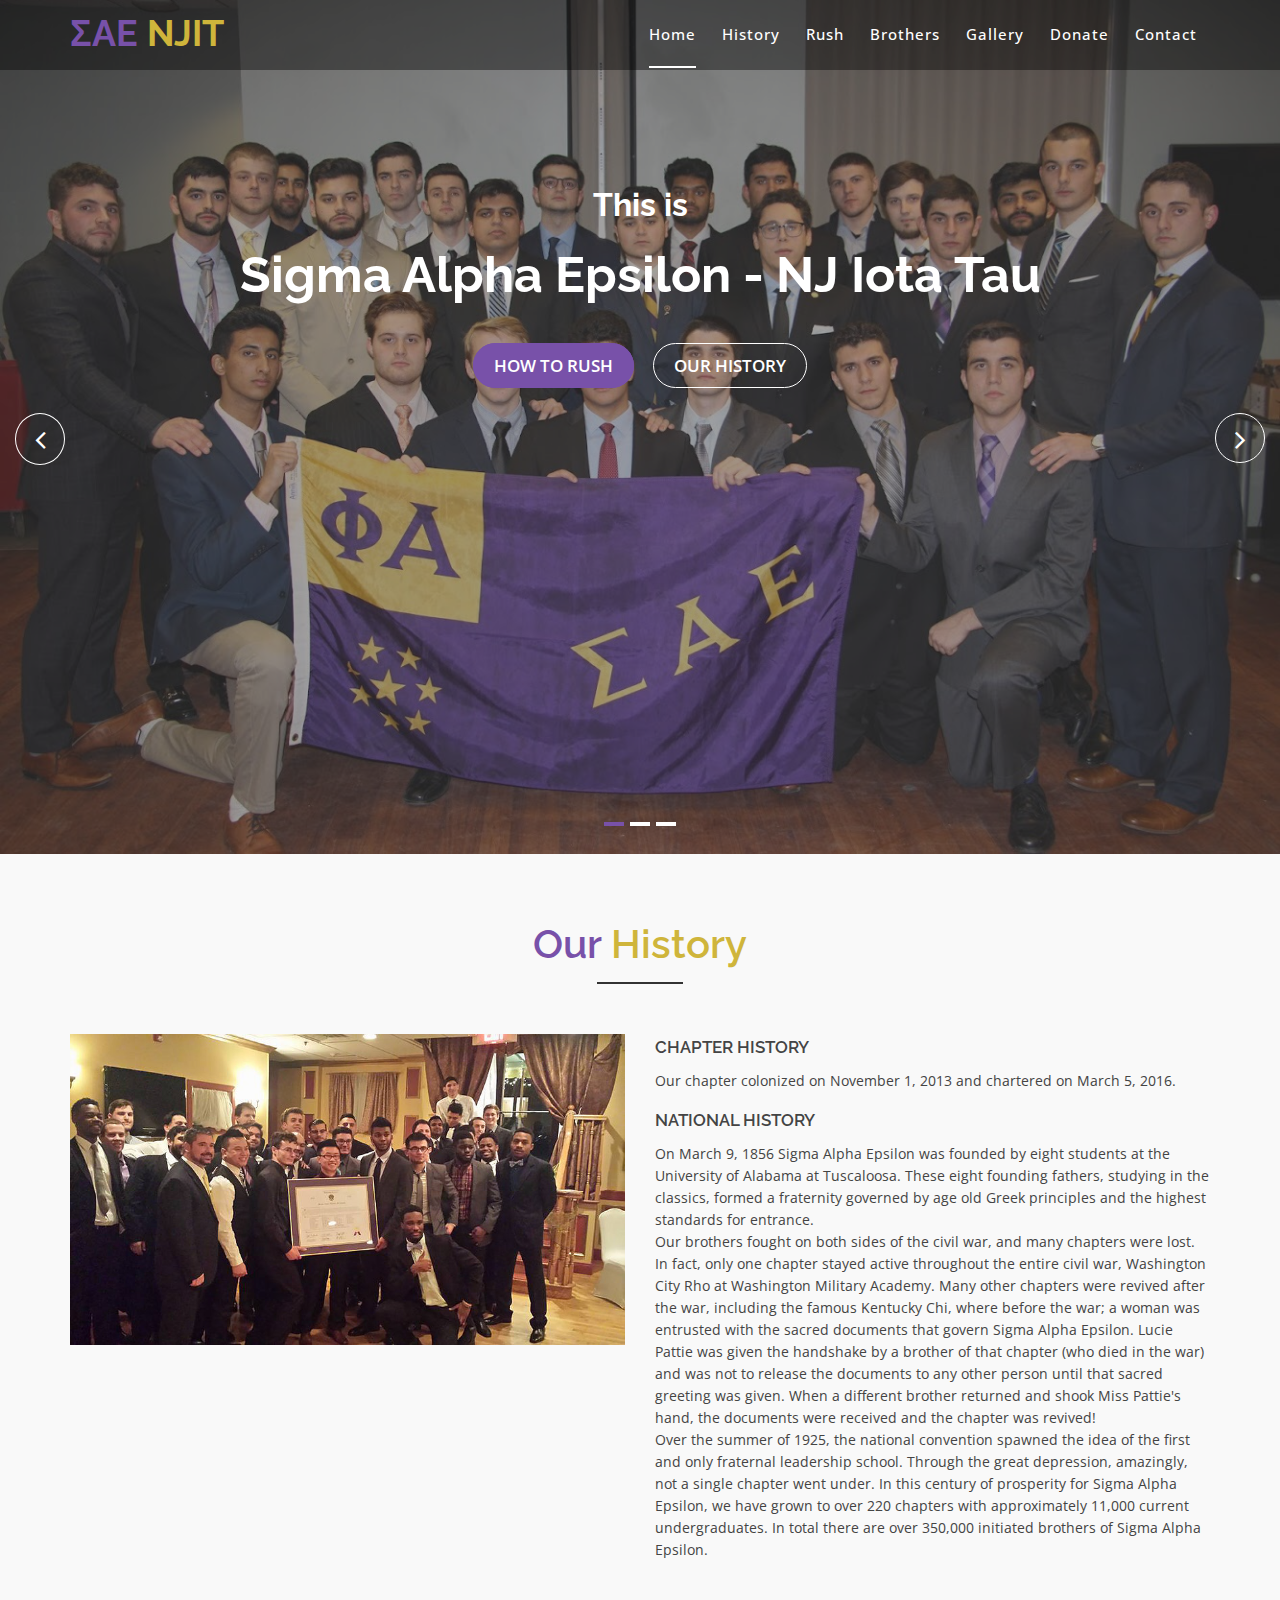
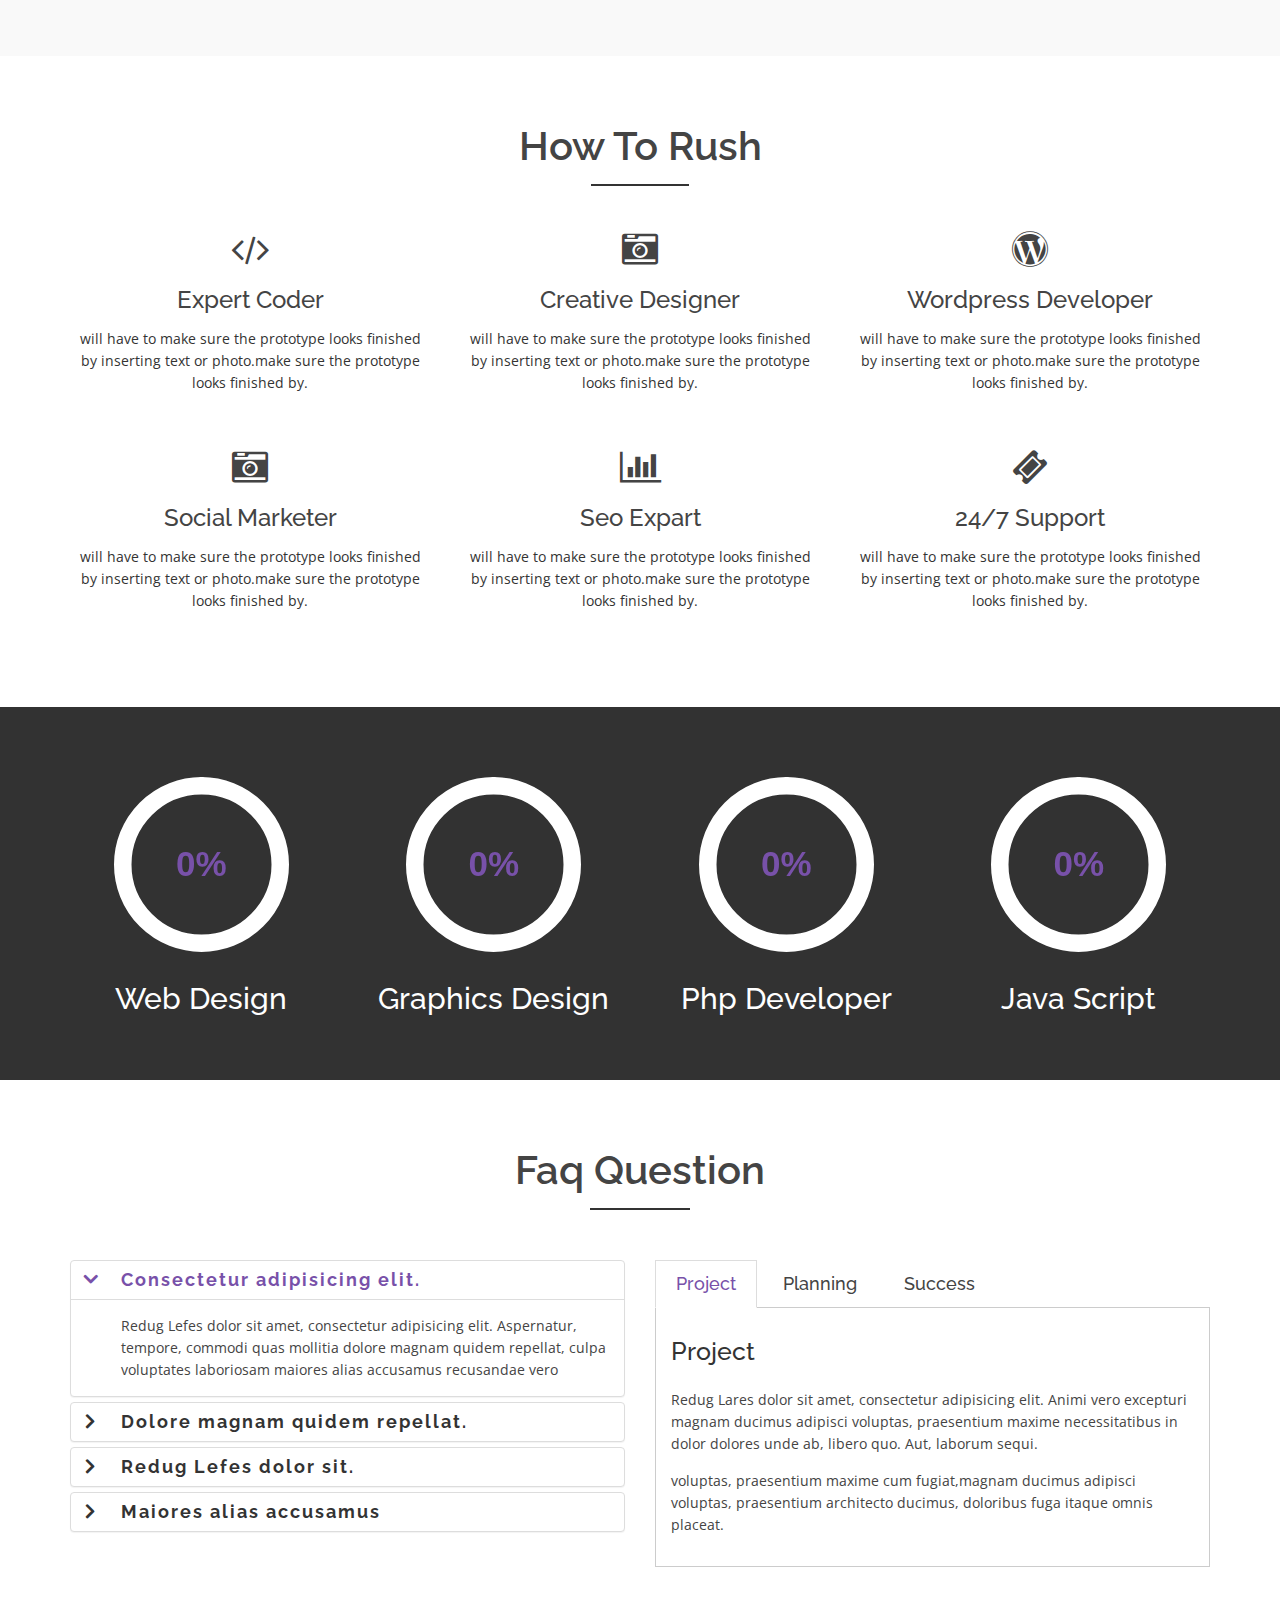
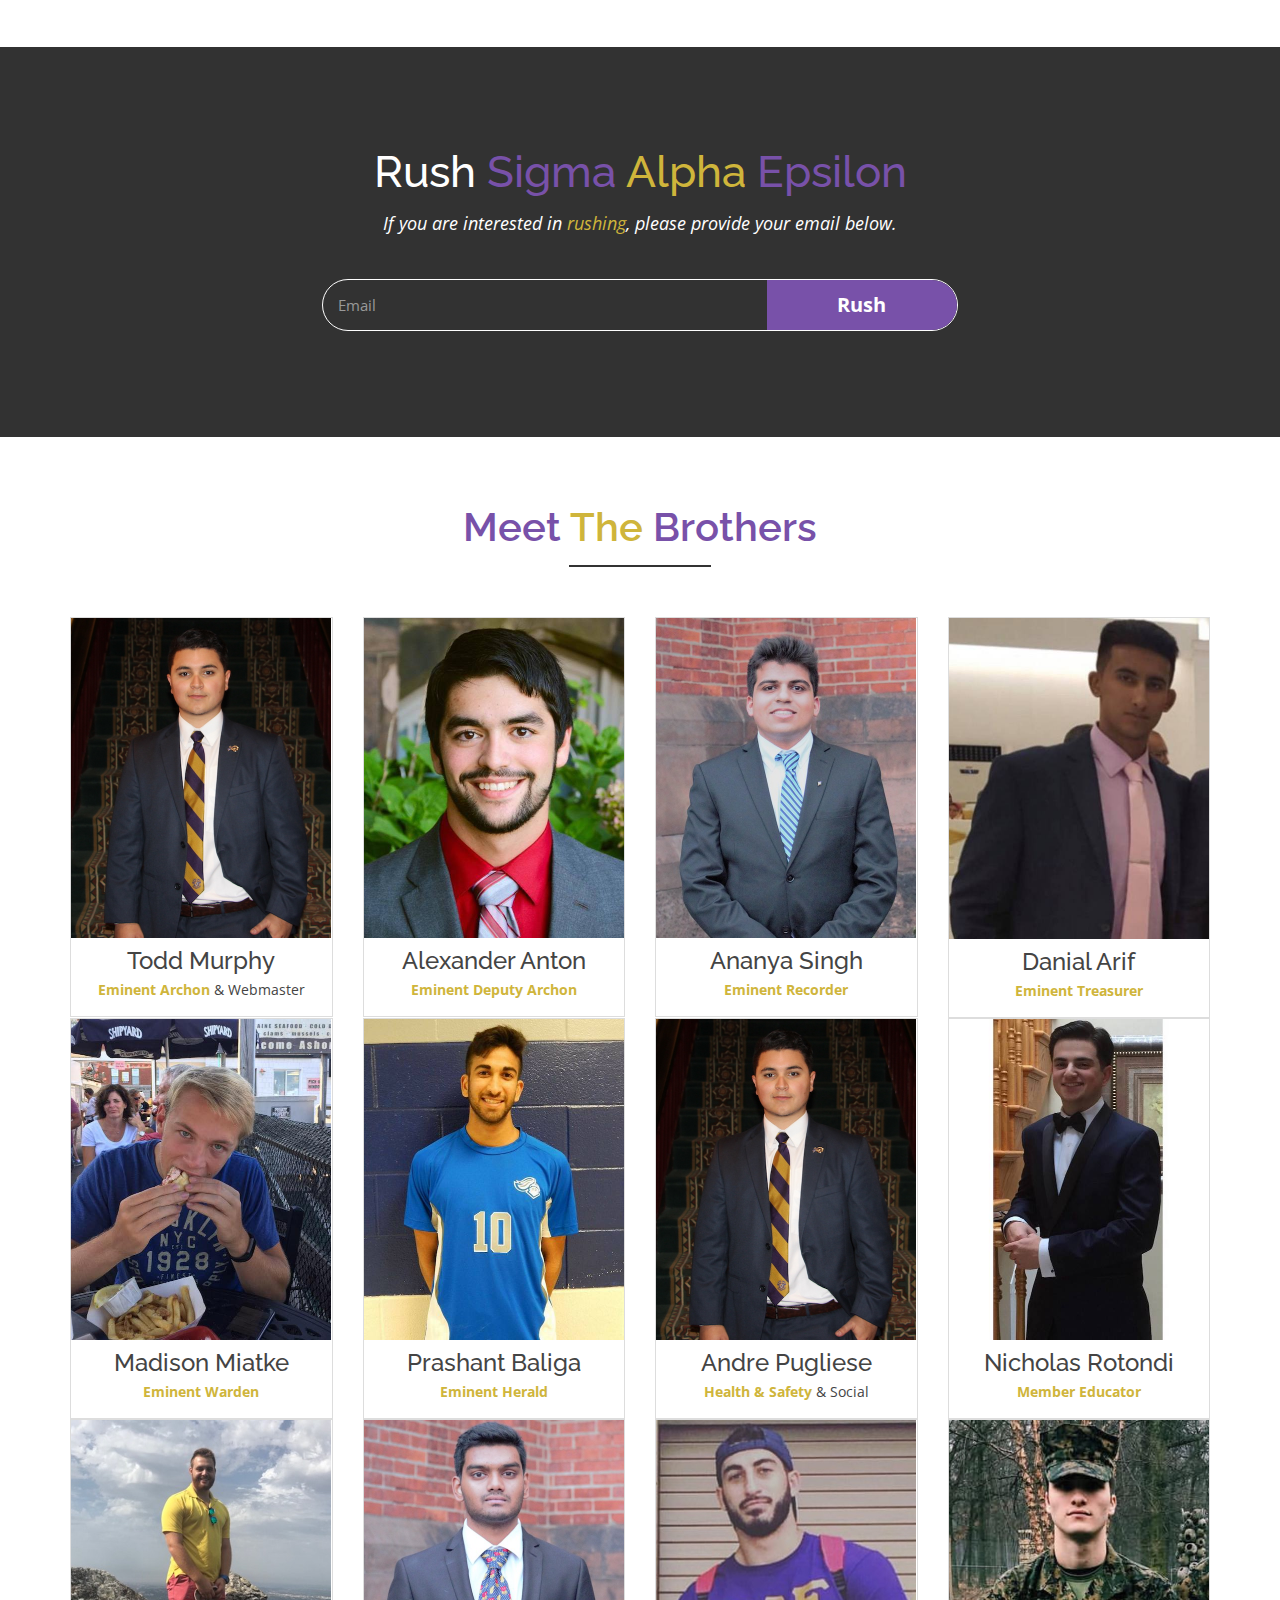
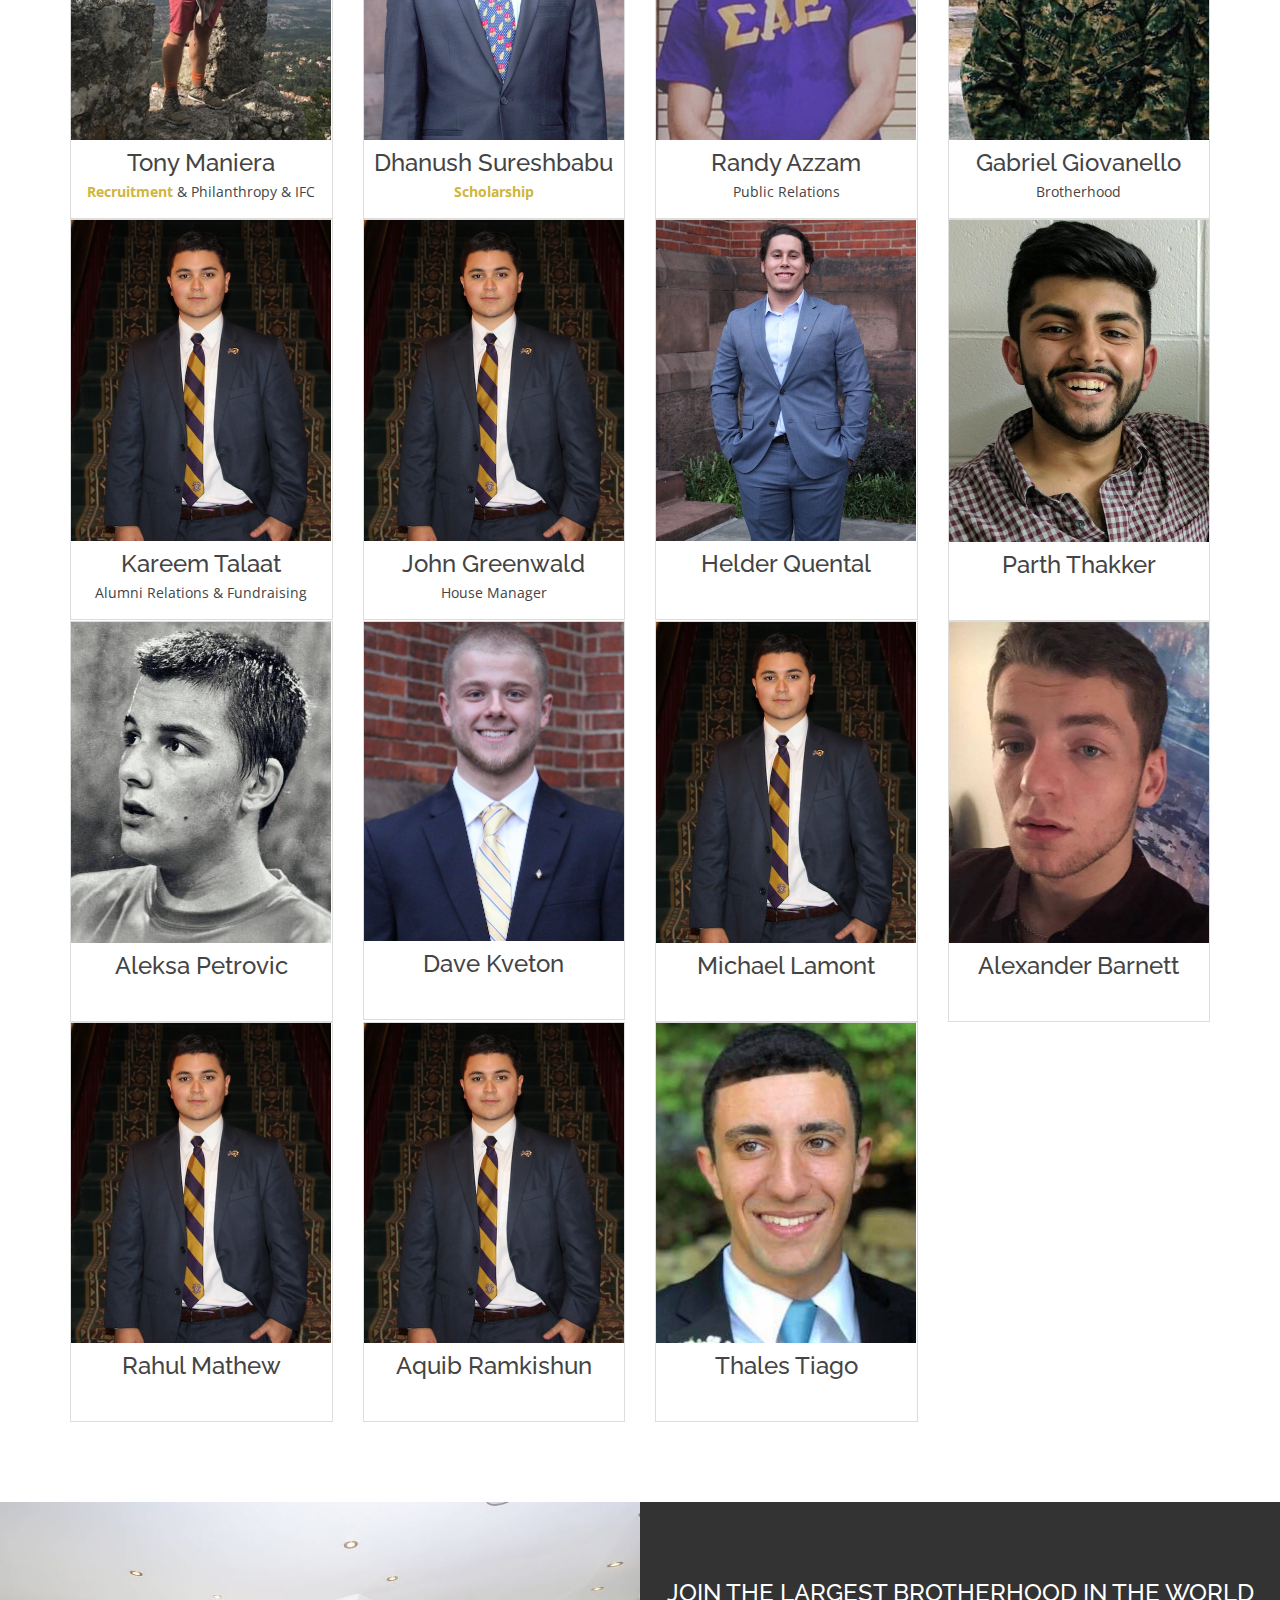
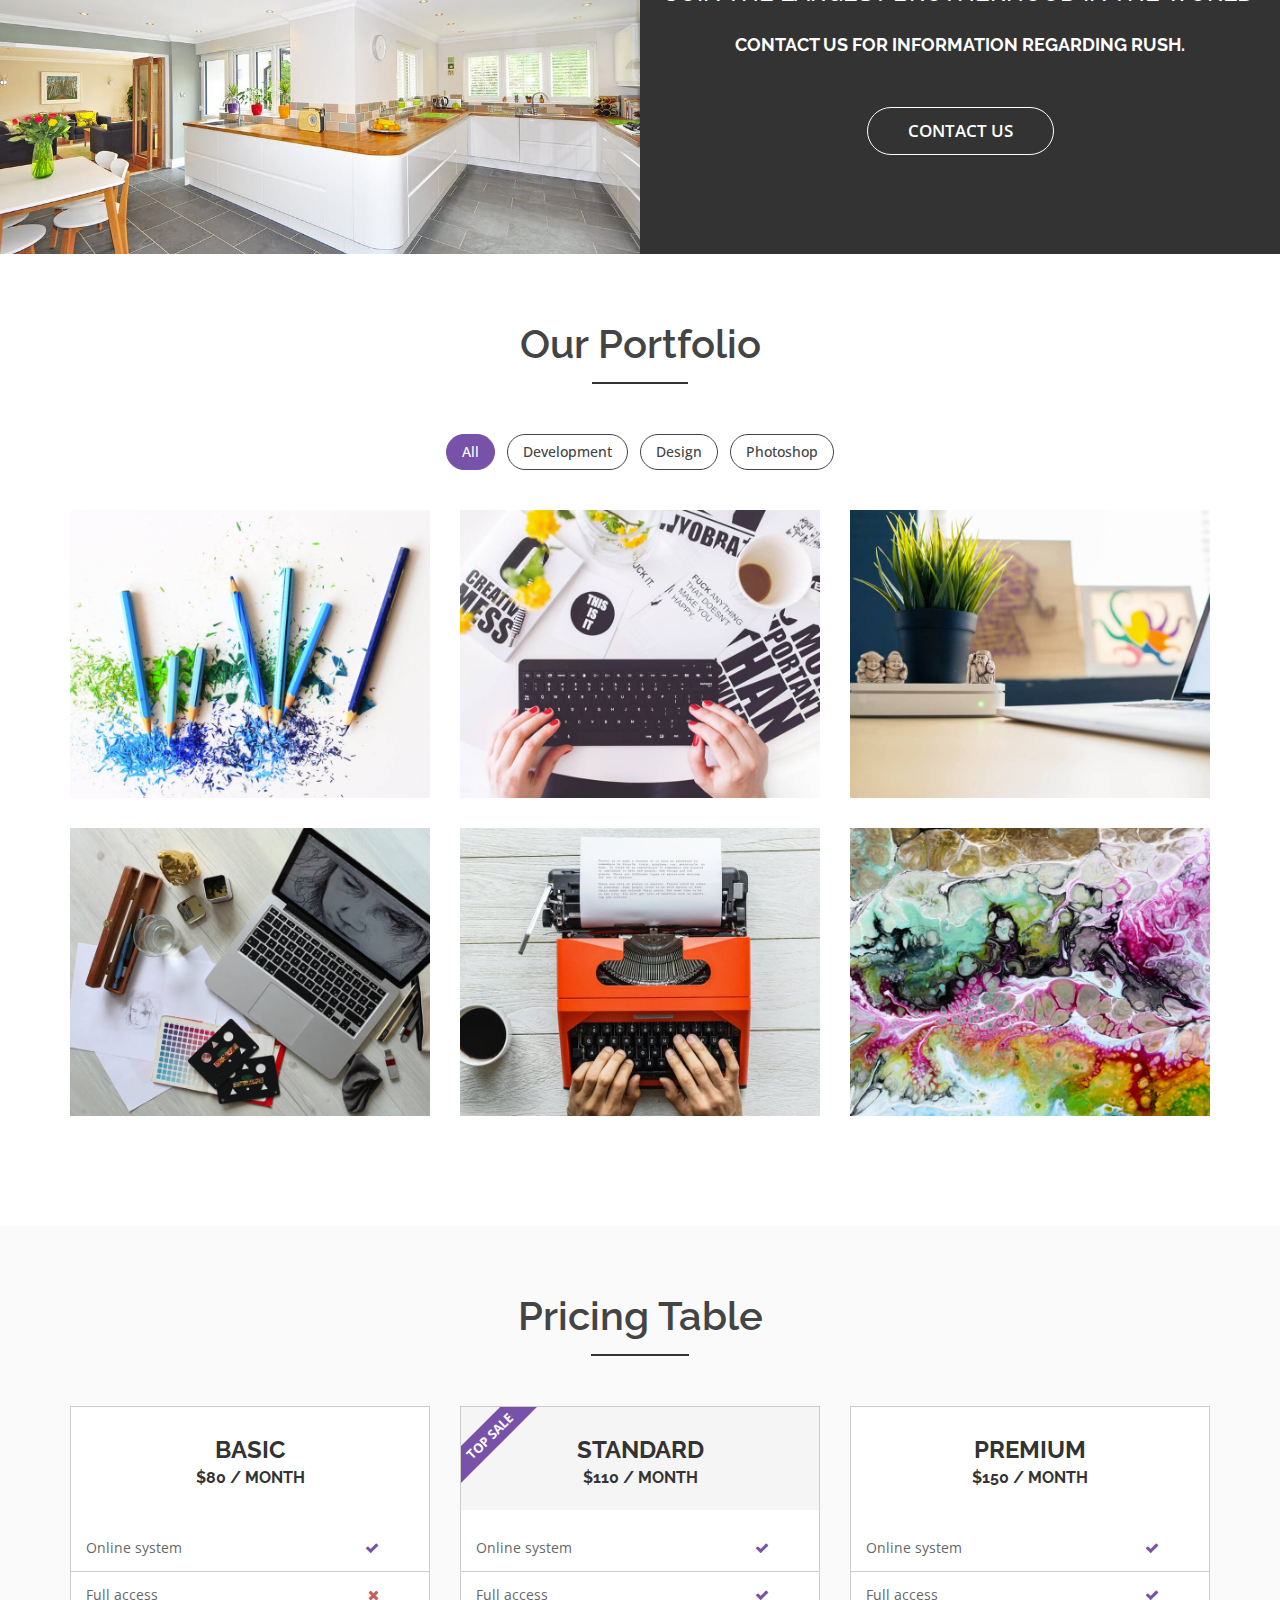
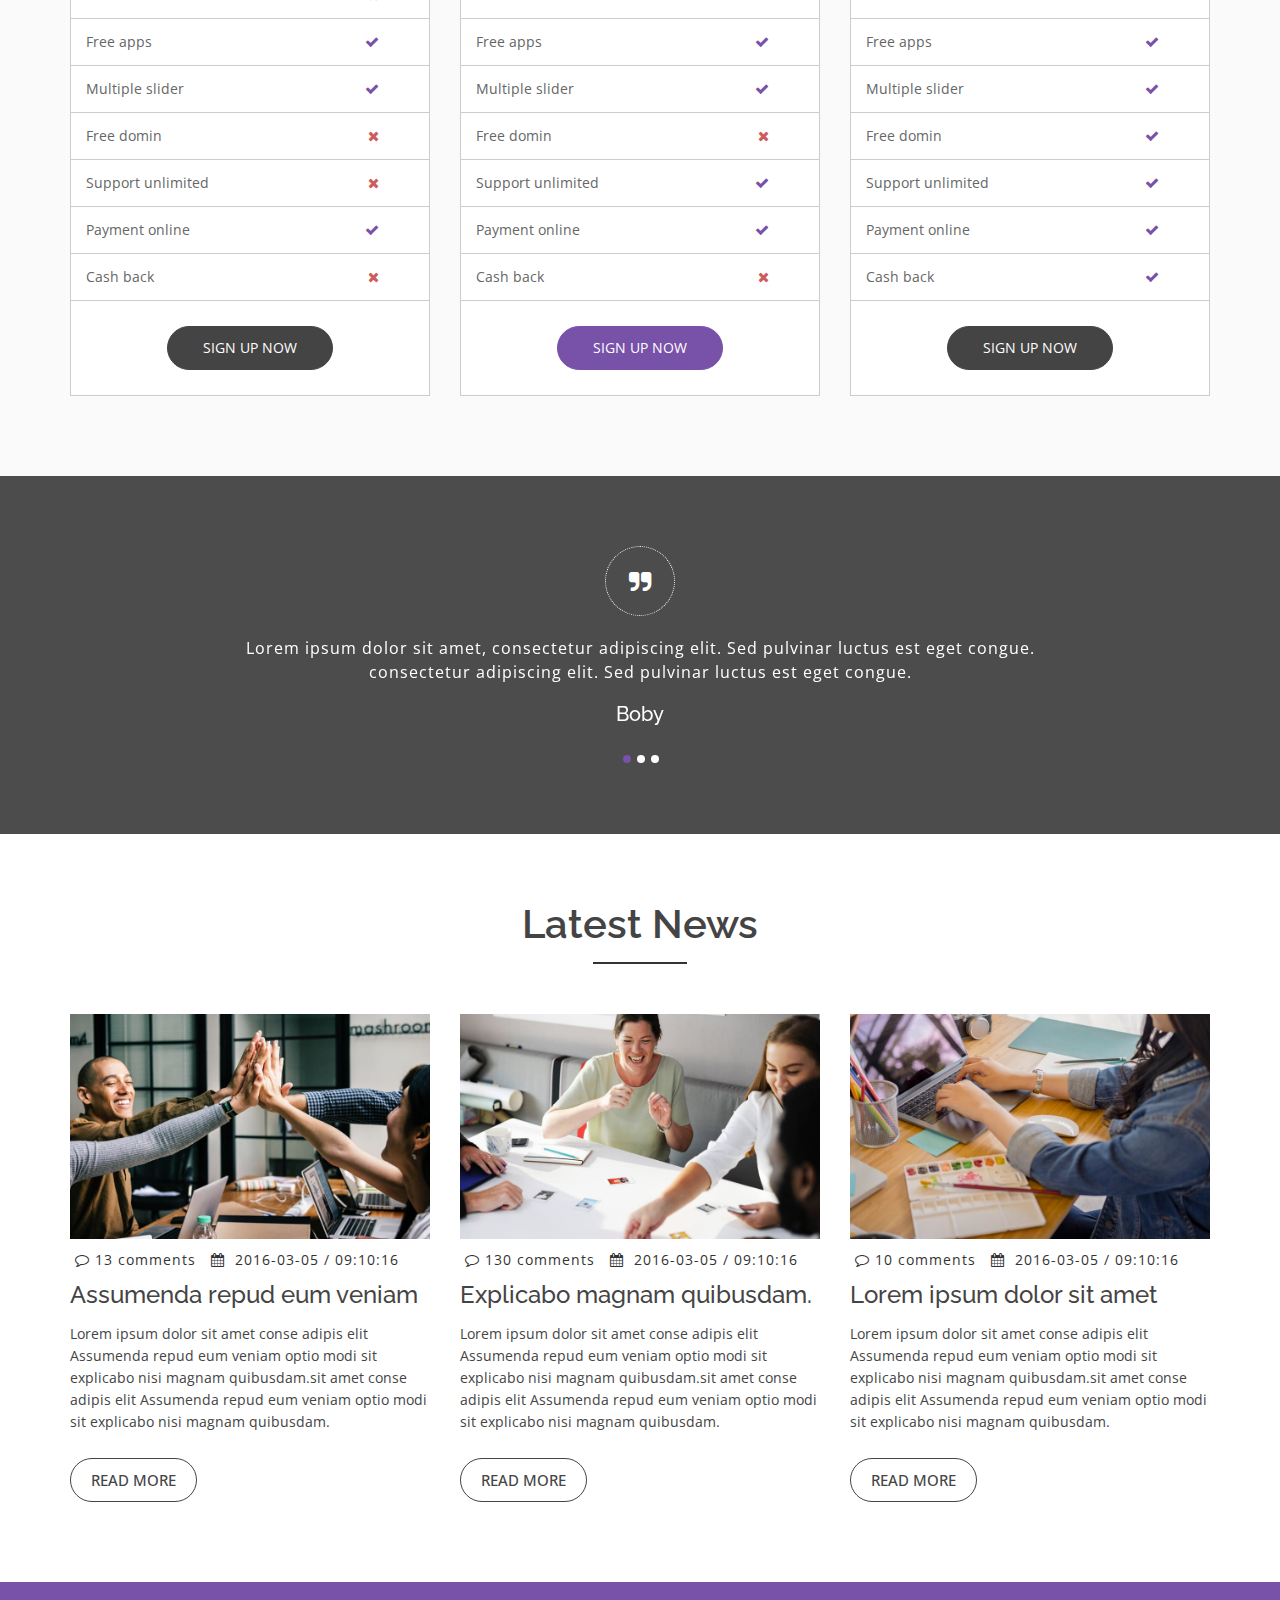
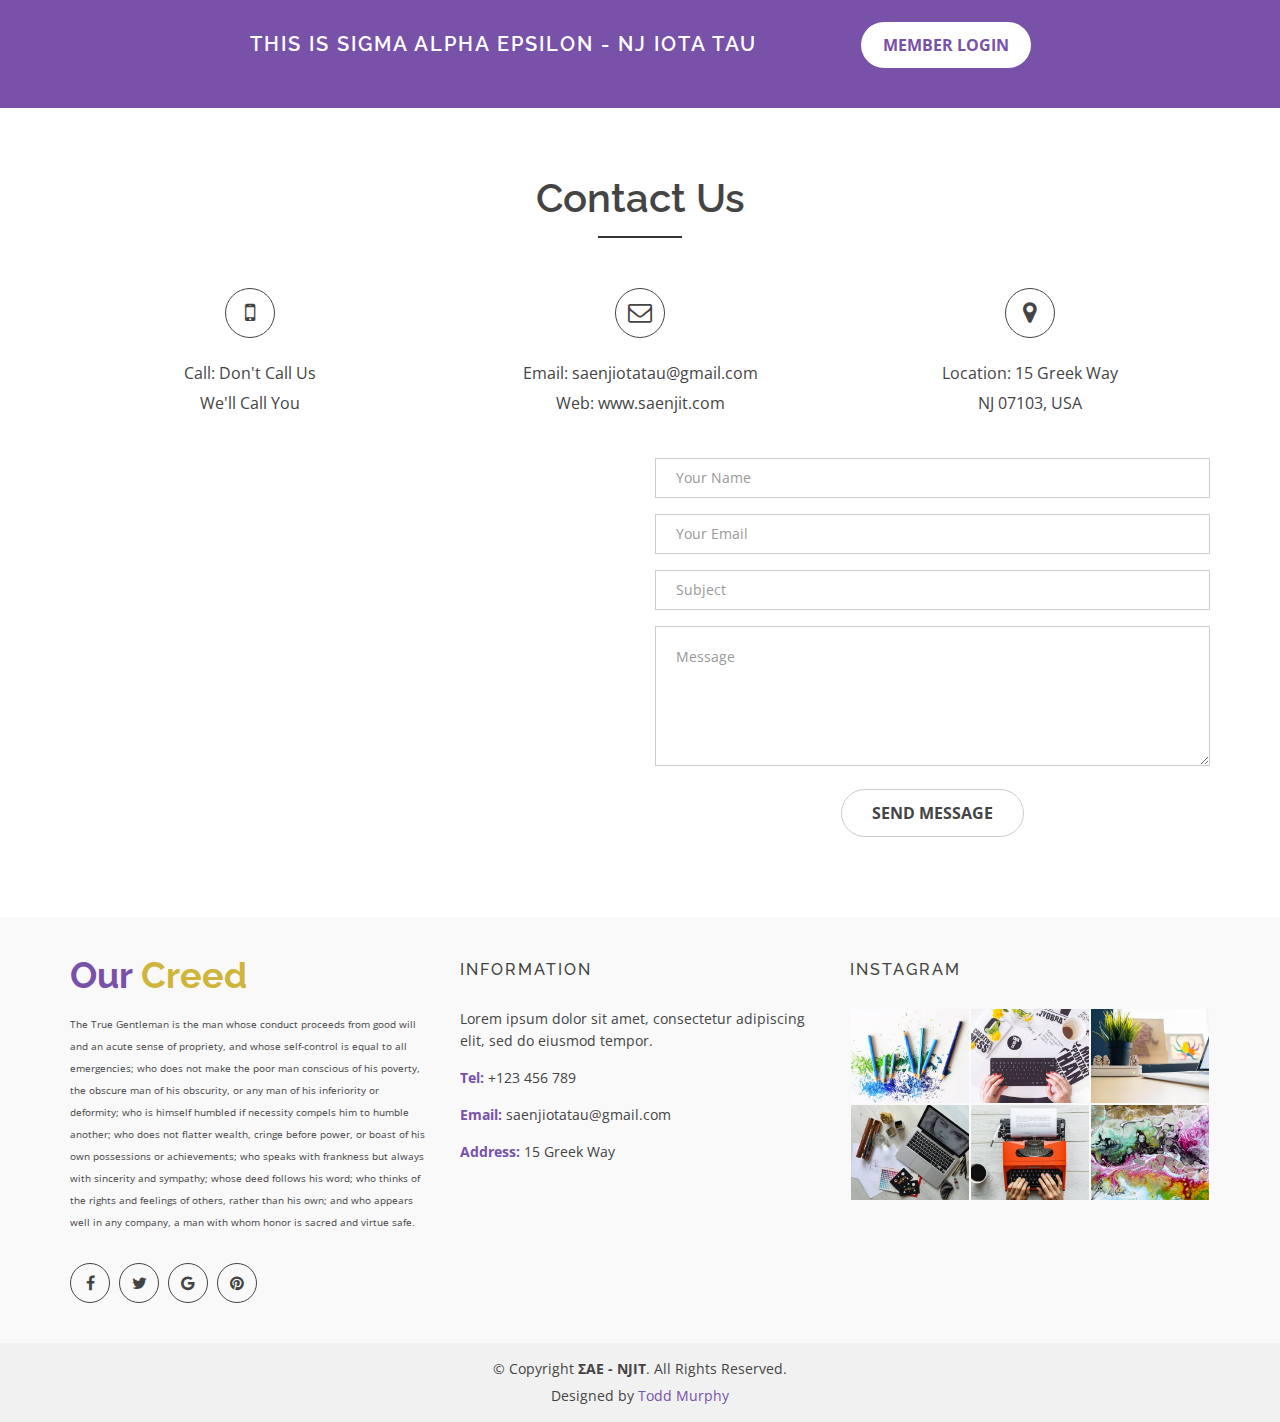
==== new/index.html @ 39827fca "changed background" ====
<!doctype html>
<html lang="en">
<head>
  <meta charset="utf-8">
  <title>Sigma Alpha Epsilon - NJIT</title>
  <meta content="width=device-width, initial-scale=1.0" name="viewport">
  <meta content="" name="keywords">
  <meta content="" name="description">

  <!-- Favicons -->
  <link href="/images/inescutcheon.png" rel="icon">
  <link href="/images/inescutcheon.png" rel="apple-touch-icon">

  <!-- Google Fonts -->
  <link href="https://fonts.googleapis.com/css?family=Open+Sans:300,400,400i,600,700|Raleway:300,400,400i,500,500i,700,800,900" rel="stylesheet">

  <!-- Bootstrap CSS File -->
  <link href="lib/bootstrap/css/bootstrap.min.css" rel="stylesheet">

  <!-- Libraries CSS Files -->
  <link href="lib/nivo-slider/css/nivo-slider.css" rel="stylesheet">
  <link href="lib/owlcarousel/owl.carousel.css" rel="stylesheet">
  <link href="lib/owlcarousel/owl.transitions.css" rel="stylesheet">
  <link href="lib/font-awesome/css/font-awesome.min.css" rel="stylesheet">
  <link href="lib/animate/animate.min.css" rel="stylesheet">
  <link href="lib/venobox/venobox.css" rel="stylesheet">

  <!-- Nivo Slider Theme -->
  <link href="css/nivo-slider-theme.css" rel="stylesheet">

  <!-- Main Stylesheet File -->
  <link href="css/style.css" rel="stylesheet">

  <!-- Responsive Stylesheet File -->
  <link href="css/responsive.css" rel="stylesheet">

  <!-- =======================================================
    Theme Name: eBusiness
    Theme URL: https://bootstrapmade.com/ebusiness-bootstrap-corporate-template/
    Author: BootstrapMade.com
    License: https://bootstrapmade.com/license/
  ======================================================= -->
</head>

<body data-spy="scroll" data-target="#navbar-example">

  <div id="preloader"></div>

  <header>
    <!-- header-area start -->
    <div id="sticker" class="header-area">
      <div class="container">
        <div class="row">
          <div class="col-md-12 col-sm-12">

            <!-- Navigation -->
            <nav class="navbar navbar-default">
              <!-- Brand and toggle get grouped for better mobile display -->
              <div class="navbar-header">
                <button type="button" class="navbar-toggle collapsed" data-toggle="collapse" data-target=".bs-example-navbar-collapse-1" aria-expanded="false">
										<span class="sr-only">Toggle navigation</span>
										<span class="icon-bar"></span>
										<span class="icon-bar"></span>
										<span class="icon-bar"></span>
									</button>
                <!-- Brand -->
                <a class="navbar-brand page-scroll sticky-logo" href="index.php">
                  <h1><span style="color: #7851a9;">ΣAE</span><span style="color: #cfb53b;"> NJIT</span></h1>
                  <!-- Uncomment below if you prefer to use an image logo -->
                  <!--<img src="/images/logoNJIT.jpg" alt="" title="">-->
								</a>
              </div>
              <!-- Collect the nav links, forms, and other content for toggling -->
              <div class="collapse navbar-collapse main-menu bs-example-navbar-collapse-1" id="navbar-example">
                <ul class="nav navbar-nav navbar-right">
                  <li class="active">
                    <a class="page-scroll" href="#home">Home</a>
                  </li>
                  <li>
                    <a class="page-scroll" href="#about">History</a>
                  </li>
                  <li>
                    <a class="page-scroll" href="#services">Rush</a>
                  </li>
                  <li>
                    <a class="page-scroll" href="#team">Brothers</a>
                  </li>
                  <li>
                    <a class="page-scroll" href="#portfolio">Gallery</a>
                  </li>
                  <li>
                    <a class="page-scroll" href="#blog">Donate</a>
                  </li>
                  <li>
                    <a class="page-scroll" href="#contact">Contact</a>
                  </li>
                </ul>
              </div>
              <!-- navbar-collapse -->
            </nav>
            <!-- END: Navigation -->
          </div>
        </div>
      </div>
    </div>
    <!-- header-area end -->
  </header>
  <!-- header end -->

  <!-- Start Slider Area -->
  <div id="home" class="slider-area">
    <div class="bend niceties preview-2">
      <div id="ensign-nivoslider" class="slides">
        <img src="/images/homePic2018.jpg" alt="" title="#slider-direction-1" />
        <img src="/images/initiationFall18.jpg" alt="" title="#slider-direction-2" />
        <img src="/images/brotherPage2.jpeg" alt="" title="#slider-direction-3" />
      </div>

      <!-- direction 1 -->
      <div id="slider-direction-1" class="slider-direction slider-one">
        <div class="container">
          <div class="row">
            <div class="col-md-12 col-sm-12 col-xs-12">
              <div class="slider-content">
                <!-- layer 1 -->
                <div class="layer-1-1 hidden-xs wow slideInDown" data-wow-duration="2s" data-wow-delay=".2s">
                  <h2 class="title1">This is</h2>
                </div>
                <!-- layer 2 -->
                <div class="layer-1-2 wow slideInUp" data-wow-duration="2s" data-wow-delay=".1s">
                  <h1 class="title2">Sigma Alpha Epsilon - NJ Iota Tau</h1>
                </div>
                <!-- layer 3 -->
                <div class="layer-1-3 hidden-xs wow slideInUp" data-wow-duration="2s" data-wow-delay=".2s">
                  <a class="ready-btn right-btn page-scroll" href="#services">How to Rush</a>
                  <a class="ready-btn page-scroll" href="#about">Our History</a>
                </div>
              </div>
            </div>
          </div>
        </div>
      </div>

      <!-- direction 2 -->
      <div id="slider-direction-2" class="slider-direction slider-two">
        <div class="container">
          <div class="row">
            <div class="col-md-12 col-sm-12 col-xs-12">
              <div class="slider-content text-center">
                <!-- layer 1 -->
                <div class="layer-1-1 hidden-xs wow slideInUp" data-wow-duration="2s" data-wow-delay=".2s">
                  <h2 class="title1">Providing the best brotherhood,</h2>
                </div>
                <!-- layer 2 -->
                <div class="layer-1-2 wow slideInUp" data-wow-duration="2s" data-wow-delay=".1s">
                  <h1 class="title2">Throughout life.</h1>
                </div>
                <!-- layer 3 -->
                <div class="layer-1-3 hidden-xs wow slideInUp" data-wow-duration="2s" data-wow-delay=".2s">
                  <a class="ready-btn right-btn page-scroll" href="#services">How to Rush</a>
                  <a class="ready-btn page-scroll" href="#about">Our History</a>
                </div>
              </div>
            </div>
          </div>
        </div>
      </div>

      <!-- direction 3 -->
      <div id="slider-direction-3" class="slider-direction slider-two">
        <div class="container">
          <div class="row">
            <div class="col-md-12 col-sm-12 col-xs-12">
              <div class="slider-content">
                <!-- layer 1 -->
                <div class="layer-1-1 hidden-xs wow slideInUp" data-wow-duration="2s" data-wow-delay=".2s">
                  <h2 class="title1">Rush ΣAE,</h2>
                </div>
                <!-- layer 2 -->
                <div class="layer-1-2 wow slideInUp" data-wow-duration="2s" data-wow-delay=".1s">
                  <h1 class="title2">And make a difference today.</h1>
                </div>
                <!-- layer 3 -->
                <div class="layer-1-3 hidden-xs wow slideInUp" data-wow-duration="2s" data-wow-delay=".2s">
                  <a class="ready-btn right-btn page-scroll" href="#services">How to Rush</a>
                  <a class="ready-btn page-scroll" href="#about">Our History</a>
                </div>
              </div>
            </div>
          </div>
        </div>
      </div>
    </div>
  </div>
  <!-- End Slider Area -->

  <!-- Start About area -->
  <div id="about" class="about-area area-padding">
    <div class="container">
      <div class="row">
        <div class="col-md-12 col-sm-12 col-xs-12">
          <div class="section-headline text-center">
              <h2><span style="color:#7851A9;">Our </span><span style="color: #cfb53b;">History</span></h2>
          </div>
        </div>
      </div>
      <div class="row">
        <!-- single-well start-->
        <div class="col-md-6 col-sm-6 col-xs-12">
          <div class="well-left">
            <div class="single-well">
								  <img src="/images/history.jpg" alt="">
            </div>
          </div>
        </div>
        <!-- single-well end-->
        <div class="col-md-6 col-sm-6 col-xs-12">
          <div class="well-middle">
            <div class="single-well">
              
                <h4 class="sec-head">Chapter History</h4>
              
              <p>
                Our chapter colonized on November 1, 2013 and chartered on March 5, 2016.
              </p>
                <h4 class="sec-head">National History</h4>
              <p>
                On March 9, 1856 Sigma Alpha Epsilon was founded by eight students at the University of Alabama at Tuscaloosa. These eight founding fathers, studying in the classics, formed a fraternity governed by age old Greek principles and the highest standards for entrance. 
                <br>
                Our brothers fought on both sides of the civil war, and many chapters were lost. In fact, only one chapter stayed active throughout the entire civil war, Washington City Rho at Washington Military Academy. Many other chapters were revived after the war, including the famous Kentucky Chi, where before the war; a woman was entrusted with the sacred documents that govern Sigma Alpha Epsilon. Lucie Pattie was given the handshake by a brother of that chapter (who died in the war) and was not to release the documents to any other person until that sacred greeting was given. When a different brother returned and shook Miss Pattie's hand, the documents were received and the chapter was revived! 
                <br>
                Over the summer of 1925, the national convention spawned the idea of the first and only fraternal leadership school. Through the great depression, amazingly, not a single chapter went under. In this century of prosperity for Sigma Alpha Epsilon, we have grown to over 220 chapters with approximately 11,000 current undergraduates. In total there are over 350,000 initiated brothers of Sigma Alpha Epsilon.
              </p>
                
              <!--
              <ul>
                <li>
                  <i class="fa fa-check"></i> Interior design Package
                </li>
                <li>
                  <i class="fa fa-check"></i> Building House
                </li>
                <li>
                  <i class="fa fa-check"></i> Reparing of Residentail Roof
                </li>
                <li>
                  <i class="fa fa-check"></i> Renovaion of Commercial Office
                </li>
                <li>
                  <i class="fa fa-check"></i> Make Quality Products
                </li>
              </ul>
                -->
            </div>
          </div>
        </div>
        <!-- End col-->
      </div>
    </div>
  </div>
  <!-- End About area -->

  <!-- Start Service area -->
  <div id="services" class="services-area area-padding">
    <div class="container">
      <div class="row">
        <div class="col-md-12 col-sm-12 col-xs-12">
          <div class="section-headline services-head text-center">
            <h2>How to Rush</h2>
          </div>
        </div>
      </div>
      <div class="row text-center">
        <div class="services-contents">
          <!-- Start Left services -->
          <div class="col-md-4 col-sm-4 col-xs-12">
            <div class="about-move">
              <div class="services-details">
                <div class="single-services">
                  <a class="services-icon" href="#">
											<i class="fa fa-code"></i>
										</a>
                  <h4>Expert Coder</h4>
                  <p>
                    will have to make sure the prototype looks finished by inserting text or photo.make sure the prototype looks finished by.
                  </p>
                </div>
              </div>
              <!-- end about-details -->
            </div>
          </div>
          <div class="col-md-4 col-sm-4 col-xs-12">
            <div class="about-move">
              <div class="services-details">
                <div class="single-services">
                  <a class="services-icon" href="#">
											<i class="fa fa-camera-retro"></i>
										</a>
                  <h4>Creative Designer</h4>
                  <p>
                    will have to make sure the prototype looks finished by inserting text or photo.make sure the prototype looks finished by.
                  </p>
                </div>
              </div>
              <!-- end about-details -->
            </div>
          </div>
          <div class="col-md-4 col-sm-4 col-xs-12">
            <!-- end col-md-4 -->
            <div class=" about-move">
              <div class="services-details">
                <div class="single-services">
                  <a class="services-icon" href="#">
											<i class="fa fa-wordpress"></i>
										</a>
                  <h4>Wordpress Developer</h4>
                  <p>
                    will have to make sure the prototype looks finished by inserting text or photo.make sure the prototype looks finished by.
                  </p>
                </div>
              </div>
              <!-- end about-details -->
            </div>
          </div>
          <div class="col-md-4 col-sm-4 col-xs-12">
            <!-- end col-md-4 -->
            <div class=" about-move">
              <div class="services-details">
                <div class="single-services">
                  <a class="services-icon" href="#">
											<i class="fa fa-camera-retro"></i>
										</a>
                  <h4>Social Marketer </h4>
                  <p>
                    will have to make sure the prototype looks finished by inserting text or photo.make sure the prototype looks finished by.
                  </p>
                </div>
              </div>
              <!-- end about-details -->
            </div>
          </div>
          <!-- End Left services -->
          <div class="col-md-4 col-sm-4 col-xs-12">
            <!-- end col-md-4 -->
            <div class=" about-move">
              <div class="services-details">
                <div class="single-services">
                  <a class="services-icon" href="#">
											<i class="fa fa-bar-chart"></i>
										</a>
                  <h4>Seo Expart</h4>
                  <p>
                    will have to make sure the prototype looks finished by inserting text or photo.make sure the prototype looks finished by.
                  </p>
                </div>
              </div>
              <!-- end about-details -->
            </div>
          </div>
          <!-- End Left services -->
          <div class="col-md-4 col-sm-4 col-xs-12">
            <!-- end col-md-4 -->
            <div class=" about-move">
              <div class="services-details">
                <div class="single-services">
                  <a class="services-icon" href="#">
											<i class="fa fa-ticket"></i>
										</a>
                  <h4>24/7 Support</h4>
                  <p>
                    will have to make sure the prototype looks finished by inserting text or photo.make sure the prototype looks finished by.
                  </p>
                </div>
              </div>
              <!-- end about-details -->
            </div>
          </div>
        </div>
      </div>
    </div>
  </div>
  <!-- End Service area -->

  <!-- our-skill-area start -->
  <div class="our-skill-area fix hidden-sm">
    <div class="test-overly"></div>
    <div class="skill-bg area-padding-2">
      <div class="container">
        <!-- section-heading end -->
        <div class="row">
          <div class="skill-text">
            <!-- single-skill start -->
            <div class="col-xs-12 col-sm-3 col-md-3 text-center">
              <div class="single-skill">
                <div class="progress-circular">
                  <input type="text" class="knob" value="0" data-rel="95" data-linecap="round" data-width="175" data-bgcolor="#fff" data-fgcolor="#7851A9" data-thickness=".20" data-readonly="true" disabled>
                  <h3 class="progress-h4">Web Design</h3>
                </div>
              </div>
            </div>
            <!-- single-skill end -->
            <!-- single-skill start -->
            <div class="col-xs-12 col-sm-3 col-md-3 text-center">
              <div class="single-skill">
                <div class="progress-circular">
                  <input type="text" class="knob" value="0" data-rel="85" data-linecap="round" data-width="175" data-bgcolor="#fff" data-fgcolor="#7851A9" data-thickness=".20" data-readonly="true" disabled>
                  <h3 class="progress-h4">Graphics Design</h3>
                </div>
              </div>
            </div>
            <!-- single-skill end -->
            <!-- single-skill start -->
            <div class="col-xs-12 col-sm-3 col-md-3 text-center">
              <div class="single-skill">
                <div class="progress-circular">
                  <input type="text" class="knob" value="0" data-rel="75" data-linecap="round" data-width="175" data-bgcolor="#fff" data-fgcolor="#7851A9" data-thickness=".20" data-readonly="true" disabled>
                  <h3 class="progress-h4">Php Developer</h3>
                </div>
              </div>
            </div>
            <!-- single-skill end -->
            <!-- single-skill start -->
            <div class="col-xs-12 col-sm-3 col-md-3 text-center">
              <div class="single-skill">
                <div class="progress-circular">
                  <input type="text" class="knob" value="0" data-rel="65" data-linecap="round" data-width="175" data-bgcolor="#fff" data-fgcolor="#7851A9" data-thickness=".20" data-readonly="true" disabled>
                  <h3 class="progress-h4">Java Script</h3>
                </div>
              </div>
            </div>
            <!-- single-skill end -->
          </div>
        </div>
      </div>
    </div>
  </div>
  <!-- our-skill-area end -->

  <!-- Faq area start -->
  <div class="faq-area area-padding">
    <div class="container">
      <div class="row">
        <div class="col-md-12 col-sm-12 col-xs-12">
          <div class="section-headline text-center">
            <h2>Faq Question</h2>
          </div>
        </div>
      </div>
      <div class="row">
        <div class="col-md-6 col-sm-6 col-xs-12">
          <div class="faq-details">
            <div class="panel-group" id="accordion">
              <!-- Panel Default -->
              <div class="panel panel-default">
                <div class="panel-heading">
                  <h4 class="check-title">
											<a data-toggle="collapse" class="active" data-parent="#accordion" href="#check1">
                                                <span class="acc-icons"></span>Consectetur adipisicing elit.
											</a>
										</h4>
                </div>
                <div id="check1" class="panel-collapse collapse in">
                  <div class="panel-body">
                    <p>
                      Redug Lefes dolor sit amet, consectetur adipisicing elit. Aspernatur, tempore, commodi quas mollitia dolore magnam quidem repellat, culpa voluptates laboriosam maiores alias accusamus recusandae vero
                    </p>
                  </div>
                </div>
              </div>
              <!-- End Panel Default -->
              <!-- Panel Default -->
              <div class="panel panel-default">
                <div class="panel-heading">
                  <h4 class="check-title">
											<a data-toggle="collapse" data-parent="#accordion" href="#check2">
                                                <span class="acc-icons"></span> Dolore magnam quidem repellat.
											</a>
										</h4>
                </div>
                <div id="check2" class="panel-collapse collapse">
                  <div class="panel-body">
                    <p>
                      Redug Lefes dolor sit amet, consectetur adipisicing elit. Aspernatur, tempore, commodi quas mollitia dolore magnam quidem repellat, culpa voluptates laboriosam maiores alias accusamus recusandae vero aperiam sint nulla beatae eos.
                    </p>
                  </div>
                </div>
              </div>
              <!-- End Panel Default -->
              <!-- Panel Default -->
              <div class="panel panel-default">
                <div class="panel-heading">
                  <h4 class="check-title">
											<a data-toggle="collapse" data-parent="#accordion" href="#check3">
                                                <span class="acc-icons"></span>Redug Lefes dolor sit.
											</a>
										</h4>
                </div>
                <div id="check3" class="panel-collapse collapse ">
                  <div class="panel-body">
                    <p>
                      Redug Lefes dolor sit amet, consectetur adipisicing elit. Aspernatur, tempore, commodi quas mollitia dolore magnam quidem repellat, culpa voluptates laboriosam maiores alias accusamus recusandae vero aperiam sint nulla beatae eos.
                    </p>
                  </div>
                </div>
              </div>
              <!-- End Panel Default -->
              <!-- Panel Default -->
              <div class="panel panel-default">
                <div class="panel-heading">
                  <h4 class="check-title">
											<a data-toggle="collapse" data-parent="#accordion" href="#check4">
                                                <span class="acc-icons"></span>Maiores alias accusamus
											</a>
										</h4>
                </div>
                <div id="check4" class="panel-collapse collapse">
                  <div class="panel-body">
                    <p>
                      Redug Lefes dolor sit amet, consectetur adipisicing elit. Aspernatur, tempore, commodi quas mollitia dolore magnam quidem repellat, culpa voluptates laboriosam maiores alias accusamus recusandae vero aperiam sint nulla beatae eos.
                    </p>
                  </div>
                </div>
              </div>
              <!-- End Panel Default -->
            </div>
          </div>
        </div>
        <div class="col-md-6 col-sm-6 col-xs-12">
          <div class="tab-menu">
            <!-- Nav tabs -->
            <ul class="nav nav-tabs" role="tablist">
              <li class="active">
                <a href="#p-view-1" role="tab" data-toggle="tab">Project</a>
              </li>
              <li>
                <a href="#p-view-2" role="tab" data-toggle="tab">Planning</a>
              </li>
              <li>
                <a href="#p-view-3" role="tab" data-toggle="tab">Success</a>
              </li>
            </ul>
          </div>
          <div class="tab-content">
            <div class="tab-pane active" id="p-view-1">
              <div class="tab-inner">
                <div class="event-content head-team">
                  <h4>Project</h4>
                  <p>
                    Redug Lares dolor sit amet, consectetur adipisicing elit. Animi vero excepturi magnam ducimus adipisci voluptas, praesentium maxime necessitatibus in dolor dolores unde ab, libero quo. Aut, laborum sequi.
                  </p>
                  <p>
                    voluptas, praesentium maxime cum fugiat,magnam ducimus adipisci voluptas, praesentium architecto ducimus, doloribus fuga itaque omnis placeat.
                  </p>
                </div>
              </div>
            </div>
            <div class="tab-pane" id="p-view-2">
              <div class="tab-inner">
                <div class="event-content head-team">
                  <h4>Planning</h4>
                  <p>
                    voluptas, praesentium maxime cum fugiat,magnam ducimus adipisci voluptas, praesentium architecto ducimus, doloribus fuga itaque omnis.
                  </p>
                  <p>
                    Redug Lares dolor sit amet, consectetur adipisicing elit. Animi vero excepturi magnam ducimus adipisci voluptas, praesentium maxime necessitatibus in dolor dolores unde ab, libero quo. Aut.
                  </p>
                </div>
              </div>
            </div>
            <div class="tab-pane" id="p-view-3">
              <div class="tab-inner">
                <div class="event-content head-team">
                  <h4>Success</h4>
                  <p>
                    voluptas, praesentium maxime cum fugiat,magnam ducimus adipisci voluptas, praesentium architecto ducimus, doloribus fuga itaque omnis placeat.
                  </p>
                  <p>
                    voluptas, praesentium maxime cum fugiat,magnam ducimus adipisci voluptas, praesentium architecto ducimus, doloribus fuga itaque omnis.
                  </p>
                </div>
              </div>
            </div>
          </div>
        </div>
      </div>
      <!-- end Row -->
    </div>
  </div>
  <!-- End Faq Area -->

  <!-- Start Wellcome Area -->
  <div class="wellcome-area">
    <div class="well-bg">
      <div class="test-overly"></div>
      <div class="container">
        <div class="row">
          <div class="col-md-12 col-sm-12 col-xs-12">
            <div class="wellcome-text">
              <div class="well-text text-center">
                  <h2>Rush <span style="color:#7851A9;">Sigma</span><span style="color: #cfb53b;"> Alpha </span><span style="color:#7851A9;">Epsilon</span></h2>
                <p>
                    If you are interested in <span style="color: #cfb53b;">rushing</span>, please provide your email below.
                </p>
                <div class="subs-feilds">
                  <div class="suscribe-input">
                    <input type="email" class="email form-control width-80" id="sus_email" placeholder="Email">
                    <button type="submit" id="sus_submit" class="add-btn width-20">Rush</button>
                    <div id="msg_Submit" class="h3 text-center hidden"></div>
                  </div>
                </div>
              </div>
            </div>
          </div>
        </div>
      </div>
    </div>
  </div>
  <!-- End Wellcome Area -->

  <!-- Start team Area -->
  <div id="team" class="our-team-area area-padding">
    <div class="container">
      <div class="row">
        <div class="col-md-12 col-sm-12 col-xs-12">
          <div class="section-headline text-center">
              <h2><span style="color:#7851A9;">Meet</span><span style="color: #cfb53b;"> the </span><span style="color:#7851A9;">Brothers</span></h2>
          </div>
        </div>
      </div>
      <div class="row">
        <div class="team-top">
            
<!-----------------------------------------Start Brothers----------------------------------------->
<!--EA-->
          <div class="col-md-3 col-sm-3 col-xs-12">
            <div class="single-team-member">
              <div class="team-img">
                <a href="http://toddamurphy.me" target="_blank">
										<img src="/bros/toddM.JPG" alt="">
									</a>
                <!--  
                <div class="team-social-icon text-center">
                  <ul>
                    <li>
                      <a href="#">
													<i class="fa fa-facebook"></i>
												</a>
                    </li>
                    <li>
                      <a href="#">
													<i class="fa fa-twitter"></i>
												</a>
                    </li>
                    <li>
                      <a href="#">
													<i class="fa fa-instagram"></i>
												</a>
                    </li>
                  </ul>
                </div>
                -->
              </div>
              <div class="team-content text-center">
                <h4>Todd Murphy</h4>
                <p><b style="color: #cfb53b;">Eminent Archon</b> & Webmaster</p>
              </div>
            </div>
          </div>
<!--EDA-->
          <div class="col-md-3 col-sm-3 col-xs-12">
            <div class="single-team-member">
              <div class="team-img">
                  <img src="/bros/alexA.jpg" alt="">
              </div>
              <div class="team-content text-center">
                <h4>Alexander Anton</h4>
                  <p><b style="color: #cfb53b;">Eminent Deputy Archon</b></p>
              </div>
            </div>
          </div>
<!--ER-->
          <div class="col-md-3 col-sm-3 col-xs-12">
            <div class="single-team-member">
              <div class="team-img">
                  <img src="/bros/ananyaS.jpg" alt="">
              </div>
              <div class="team-content text-center">
                <h4>Ananya Singh</h4>
                  <p><b style="color: #cfb53b;">Eminent Recorder</b></p>
              </div>
            </div>
          </div>
<!--ET-->
          <div class="col-md-3 col-sm-3 col-xs-12">
            <div class="single-team-member">
              <div class="team-img">
                  <img src="/bros/danialA.jpg" alt="">
              </div>
              <div class="team-content text-center">
                <h4>Danial Arif</h4>
                  <p><b style="color: #cfb53b;">Eminent Treasurer</b></p>
              </div>
            </div>
          </div>
<!--EW-->
          <div class="col-md-3 col-sm-3 col-xs-12">
            <div class="single-team-member">
              <div class="team-img">
                  <img src="/bros/madisonM.jpg" alt="">
              </div>
              <div class="team-content text-center">
                <h4>Madison Miatke</h4>
                  <p><b style="color: #cfb53b;">Eminent Warden</b></p>
              </div>
            </div>
          </div>
<!--Herlad-->
          <div class="col-md-3 col-sm-3 col-xs-12">
            <div class="single-team-member">
              <div class="team-img">
                  <img src="/bros/prashantB.jpg" alt="">
              </div>
              <div class="team-content text-center">
                <h4>Prashant Baliga</h4>
                  <p><b style="color: #cfb53b;">Eminent Herald</b></p>
              </div>
            </div>
          </div>
<!--H&S-->
          <div class="col-md-3 col-sm-3 col-xs-12">
            <div class="single-team-member">
              <div class="team-img">
                  <img src="/bros/toddM.JPG" alt="">
              </div>
              <div class="team-content text-center">
                <h4>Andre Pugliese</h4>
                  <p><b style="color: #cfb53b;">Health & Safety</b> & Social</p>
              </div>
            </div>
          </div>
<!--Member Ed-->
          <div class="col-md-3 col-sm-3 col-xs-12">
            <div class="single-team-member">
              <div class="team-img">
                  <img src="/bros/nickR.jpg" alt="">
              </div>
              <div class="team-content text-center">
                <h4>Nicholas Rotondi</h4>
                  <p><b style="color: #cfb53b;">Member Educator</b></p>
              </div>
            </div>
          </div>
<!--Recruitment-->
          <div class="col-md-3 col-sm-3 col-xs-12">
            <div class="single-team-member">
              <div class="team-img">
                  <img src="/bros/tonyM.jpg" alt="">
              </div>
              <div class="team-content text-center">
                <h4>Tony Maniera</h4>
                  <p><b style="color: #cfb53b;">Recruitment</b> & Philanthropy & IFC</p>
              </div>
            </div>
          </div>
<!--Scholarship-->
          <div class="col-md-3 col-sm-3 col-xs-12">
            <div class="single-team-member">
              <div class="team-img">
                  <img src="/bros/dhanushS.jpg" alt="">
              </div>
              <div class="team-content text-center">
                <h4>Dhanush Sureshbabu</h4>
                  <p><b style="color: #cfb53b;">Scholarship</b></p>
              </div>
            </div>
          </div>
            
<!--Other Members-->
        <div class="col-md-3 col-sm-3 col-xs-12">
            <div class="single-team-member">
              <div class="team-img">
                  <img src="/bros/randyA.jpg" alt="">
              </div>
              <div class="team-content text-center">
                <h4>Randy Azzam</h4>
                <p>Public Relations</p>
              </div>
            </div>
          </div>
        <div class="col-md-3 col-sm-3 col-xs-12">
            <div class="single-team-member">
              <div class="team-img">
                  <img src="/bros/gabeG.jpg" alt="">
              </div>
              <div class="team-content text-center">
                <h4>Gabriel Giovanello</h4>
                <p>Brotherhood</p>
              </div>
            </div>
          </div>
        <div class="col-md-3 col-sm-3 col-xs-12">
            <div class="single-team-member">
              <div class="team-img">
                  <img src="/bros/toddM.JPG" alt="">
              </div>
              <div class="team-content text-center">
                <h4>Kareem Talaat</h4>
                <p>Alumni Relations & Fundraising</p>
              </div>
            </div>
          </div>
        <div class="col-md-3 col-sm-3 col-xs-12">
            <div class="single-team-member">
              <div class="team-img">
                  <img src="/bros/toddM.JPG" alt="">
              </div>
              <div class="team-content text-center">
                <h4>John Greenwald</h4>
                <p>House Manager</p>
              </div>
            </div>
          </div>
        <div class="col-md-3 col-sm-3 col-xs-12">
            <div class="single-team-member">
              <div class="team-img">
                  <img src="/bros/helderQ2.jpg" alt="">
              </div>
              <div class="team-content text-center">
                <h4>Helder Quental</h4>
                <p>&nbsp;</p>
              </div>
            </div>
          </div>
        <div class="col-md-3 col-sm-3 col-xs-12">
            <div class="single-team-member">
              <div class="team-img">
                  <img src="/bros/parthT.jpg" alt="">
              </div>
              <div class="team-content text-center">
                <h4>Parth Thakker</h4>
                <p>&nbsp;</p>
              </div>
            </div>
          </div>
        <div class="col-md-3 col-sm-3 col-xs-12">
            <div class="single-team-member">
              <div class="team-img">
                  <img src="/bros/aleksaP.jpg" alt="">
              </div>
              <div class="team-content text-center">
                <h4>Aleksa Petrovic</h4>
                <p>&nbsp;</p>
              </div>
            </div>
          </div>
        <div class="col-md-3 col-sm-3 col-xs-12">
            <div class="single-team-member">
              <div class="team-img">
                  <img src="/bros/davidK2.jpg" alt="">
              </div>
              <div class="team-content text-center">
                <h4>Dave Kveton</h4>
                <p>&nbsp;</p>
              </div>
            </div>
          </div>
        <div class="col-md-3 col-sm-3 col-xs-12">
            <div class="single-team-member">
              <div class="team-img">
                  <img src="/bros/toddM.JPG" alt="">
              </div>
              <div class="team-content text-center">
                <h4>Michael Lamont</h4>
                <p>&nbsp;</p>
              </div>
            </div>
          </div>
        <div class="col-md-3 col-sm-3 col-xs-12">
            <div class="single-team-member">
              <div class="team-img">
                  <img src="/bros/alexB.jpg" alt="">
              </div>
              <div class="team-content text-center">
                <h4>Alexander Barnett</h4>
                <p>&nbsp;</p>
              </div>
            </div>
          </div>
        <div class="col-md-3 col-sm-3 col-xs-12">
            <div class="single-team-member">
              <div class="team-img">
                  <img src="/bros/toddM.JPG" alt="">
              </div>
              <div class="team-content text-center">
                <h4>Rahul Mathew</h4>
                <p>&nbsp;</p>
              </div>
            </div>
          </div>
        <div class="col-md-3 col-sm-3 col-xs-12">
            <div class="single-team-member">
              <div class="team-img">
                  <img src="/bros/toddM.JPG" alt="">
              </div>
              <div class="team-content text-center">
                <h4>Aquib Ramkishun</h4>
                <p>&nbsp;</p>
              </div>
            </div>
          </div>
        <div class="col-md-3 col-sm-3 col-xs-12">
            <div class="single-team-member">
              <div class="team-img">
                  <img src="/bros/thalesT.jpg" alt="">
              </div>
              <div class="team-content text-center">
                <h4>Thales Tiago</h4>
                <p>&nbsp;</p>
              </div>
            </div>
          </div>  
            
<!-----------------------------------------End Brothers----------------------------------------->
          <!-- End column -->
        </div>
      </div>
    </div>
  </div>
  <!-- End Team Area -->

  <!-- Start reviews Area -->
  <div class="reviews-area hidden-xs">
    <div class="work-us">
      <div class="work-left-text">
        <a href="#">
						<img src="img/about/2.jpg" alt="">
					</a>
      </div>
      <div class="work-right-text text-center">
        <h2>Join the largest brotherhood in the world</h2>
        <h5>Contact us for information regarding rush.</h5>
        <a href="#contact" class="ready-btn">Contact us</a>
      </div>
    </div>
  </div>
  <!-- End reviews Area -->

  <!-- Start portfolio Area -->
  <div id="portfolio" class="portfolio-area area-padding fix">
    <div class="container">
      <div class="row">
        <div class="col-lg-12 col-md-12 col-sm-12 col-xs-12">
          <div class="section-headline text-center">
            <h2>Our Portfolio</h2>
          </div>
        </div>
      </div>
      <div class="row">
        <!-- Start Portfolio -page -->
        <div class="awesome-project-1 fix">
          <div class="col-lg-12 col-md-12 col-sm-12 col-xs-12">
            <div class="awesome-menu ">
              <ul class="project-menu">
                <li>
                  <a href="#" class="active" data-filter="*">All</a>
                </li>
                <li>
                  <a href="#" data-filter=".development">Development</a>
                </li>
                <li>
                  <a href="#" data-filter=".design">Design</a>
                </li>
                <li>
                  <a href="#" data-filter=".photo">Photoshop</a>
                </li>
              </ul>
            </div>
          </div>
        </div>
        <div class="awesome-project-content">
          <!-- single-awesome-project start -->
          <div class="col-md-4 col-sm-4 col-xs-12 design development">
            <div class="single-awesome-project">
              <div class="awesome-img">
                <a href="#"><img src="img/portfolio/1.jpg" alt="" /></a>
                <div class="add-actions text-center">
                  <div class="project-dec">
                    <a class="venobox" data-gall="myGallery" href="img/portfolio/1.jpg">
                      <h4>Business City</h4>
                      <span>Web Development</span>
                    </a>
                  </div>
                </div>
              </div>
            </div>
          </div>
          <!-- single-awesome-project end -->
          <!-- single-awesome-project start -->
          <div class="col-md-4 col-sm-4 col-xs-12 photo">
            <div class="single-awesome-project">
              <div class="awesome-img">
                <a href="#"><img src="img/portfolio/2.jpg" alt="" /></a>
                <div class="add-actions text-center">
                  <div class="project-dec">
                    <a class="venobox" data-gall="myGallery" href="img/portfolio/2.jpg">
                      <h4>Blue Sea</h4>
                      <span>Photosho</span>
                    </a>
                  </div>
                </div>
              </div>
            </div>
          </div>
          <!-- single-awesome-project end -->
          <!-- single-awesome-project start -->
          <div class="col-md-4 col-sm-4 col-xs-12 design">
            <div class="single-awesome-project">
              <div class="awesome-img">
                <a href="#"><img src="img/portfolio/3.jpg" alt="" /></a>
                <div class="add-actions text-center">
                  <div class="project-dec">
                    <a class="venobox" data-gall="myGallery" href="img/portfolio/3.jpg">
                      <h4>Beautiful Nature</h4>
                      <span>Web Design</span>
                    </a>
                  </div>
                </div>
              </div>
            </div>
          </div>
          <!-- single-awesome-project end -->
          <!-- single-awesome-project start -->
          <div class="col-md-4 col-sm-4 col-xs-12 photo development">
            <div class="single-awesome-project">
              <div class="awesome-img">
                <a href="#"><img src="img/portfolio/4.jpg" alt="" /></a>
                <div class="add-actions text-center">
                  <div class="project-dec">
                    <a class="venobox" data-gall="myGallery" href="img/portfolio/4.jpg">
                      <h4>Creative Team</h4>
                      <span>Web design</span>
                    </a>
                  </div>
                </div>
              </div>
            </div>
          </div>
          <!-- single-awesome-project end -->
          <!-- single-awesome-project start -->
          <div class="col-md-4 col-sm-4 col-xs-12 development">
            <div class="single-awesome-project">
              <div class="awesome-img">
                <a href="#"><img src="img/portfolio/5.jpg" alt="" /></a>
                <div class="add-actions text-center text-center">
                  <div class="project-dec">
                    <a class="venobox" data-gall="myGallery" href="img/portfolio/5.jpg">
                      <h4>Beautiful Flower</h4>
                      <span>Web Development</span>
                    </a>
                  </div>
                </div>
              </div>
            </div>
          </div>
          <!-- single-awesome-project end -->
          <!-- single-awesome-project start -->
          <div class="col-md-4 col-sm-4 col-xs-12 design photo">
            <div class="single-awesome-project">
              <div class="awesome-img">
                <a href="#"><img src="img/portfolio/6.jpg" alt="" /></a>
                <div class="add-actions text-center">
                  <div class="project-dec">
                    <a class="venobox" data-gall="myGallery" href="img/portfolio/6.jpg">
                      <h4>Night Hill</h4>
                      <span>Photoshop</span>
                    </a>
                  </div>
                </div>
              </div>
            </div>
          </div>
          <!-- single-awesome-project end -->
        </div>
      </div>
    </div>
  </div>
  <!-- awesome-portfolio end -->
  <!-- start pricing area -->
  <div id="pricing" class="pricing-area area-padding">
    <div class="container">
      <div class="row">
        <div class="col-md-12 col-sm-12 col-xs-12">
          <div class="section-headline text-center">
            <h2>Pricing Table</h2>
          </div>
        </div>
      </div>
      <div class="row">
        <div class="col-md-4 col-sm-4 col-xs-12">
          <div class="pri_table_list">
            <h3>basic <br/> <span>$80 / month</span></h3>
            <ol>
              <li class="check">Online system</li>
              <li class="check cross">Full access</li>
              <li class="check">Free apps</li>
              <li class="check">Multiple slider</li>
              <li class="check cross">Free domin</li>
              <li class="check cross">Support unlimited</li>
              <li class="check">Payment online</li>
              <li class="check cross">Cash back</li>
            </ol>
            <button>sign up now</button>
          </div>
        </div>
        <div class="col-md-4 col-sm-4 col-xs-12">
          <div class="pri_table_list active">
            <span class="saleon">top sale</span>
            <h3>standard <br/> <span>$110 / month</span></h3>
            <ol>
              <li class="check">Online system</li>
              <li class="check">Full access</li>
              <li class="check">Free apps</li>
              <li class="check">Multiple slider</li>
              <li class="check cross">Free domin</li>
              <li class="check">Support unlimited</li>
              <li class="check">Payment online</li>
              <li class="check cross">Cash back</li>
            </ol>
            <button>sign up now</button>
          </div>
        </div>
        <div class="col-md-4 col-sm-4 col-xs-12">
          <div class="pri_table_list">
            <h3>premium <br/> <span>$150 / month</span></h3>
            <ol>
              <li class="check">Online system</li>
              <li class="check">Full access</li>
              <li class="check">Free apps</li>
              <li class="check">Multiple slider</li>
              <li class="check">Free domin</li>
              <li class="check">Support unlimited</li>
              <li class="check">Payment online</li>
              <li class="check">Cash back</li>
            </ol>
            <button>sign up now</button>
          </div>
        </div>
      </div>
    </div>
  </div>
  <!-- End pricing table area -->
  <!-- Start Testimonials -->
  <div class="testimonials-area">
    <div class="testi-inner area-padding">
      <div class="testi-overly"></div>
      <div class="container ">
        <div class="row">
          <div class="col-md-12 col-sm-12 col-xs-12">
            <!-- Start testimonials Start -->
            <div class="testimonial-content text-center">
              <a class="quate" href="#"><i class="fa fa-quote-right"></i></a>
              <!-- start testimonial carousel -->
              <div class="testimonial-carousel">
                <div class="single-testi">
                  <div class="testi-text">
                    <p>
                      Lorem ipsum dolor sit amet, consectetur adipiscing elit. Sed pulvinar luctus est eget congue.<br>consectetur adipiscing elit. Sed pulvinar luctus est eget congue.
                    </p>
                    <h6>Boby</h6>
                  </div>
                </div>
                <!-- End single item -->
                <div class="single-testi">
                  <div class="testi-text">
                    <p>
                      Lorem ipsum dolor sit amet, consectetur adipiscing elit. Sed pulvinar luctus est eget congue.<br>consectetur adipiscing elit. Sed pulvinar luctus est eget congue.
                    </p>
                    <h6>Jhon</h6>
                  </div>
                </div>
                <!-- End single item -->
                <div class="single-testi">
                  <div class="testi-text">
                    <p>
                      Lorem ipsum dolor sit amet, consectetur adipiscing elit. Sed pulvinar luctus est eget congue.<br>consectetur adipiscing elit. Sed pulvinar luctus est eget congue.
                    </p>
                    <h6>Fleming</h6>
                  </div>
                </div>
                <!-- End single item -->
              </div>
            </div>
            <!-- End testimonials end -->
          </div>
          <!-- End Right Feature -->
        </div>
      </div>
    </div>
  </div>
  <!-- End Testimonials -->
  <!-- Start Blog Area -->
  <div id="blog" class="blog-area">
    <div class="blog-inner area-padding">
      <div class="blog-overly"></div>
      <div class="container ">
        <div class="row">
          <div class="col-md-12 col-sm-12 col-xs-12">
            <div class="section-headline text-center">
              <h2>Latest News</h2>
            </div>
          </div>
        </div>
        <div class="row">
          <!-- Start Left Blog -->
          <div class="col-md-4 col-sm-4 col-xs-12">
            <div class="single-blog">
              <div class="single-blog-img">
                <a href="blog.html">
										<img src="img/blog/1.jpg" alt="">
									</a>
              </div>
              <div class="blog-meta">
                <span class="comments-type">
										<i class="fa fa-comment-o"></i>
										<a href="#">13 comments</a>
									</span>
                <span class="date-type">
										<i class="fa fa-calendar"></i>2016-03-05 / 09:10:16
									</span>
              </div>
              <div class="blog-text">
                <h4>
                                        <a href="blog.html">Assumenda repud eum veniam</a>
									</h4>
                <p>
                  Lorem ipsum dolor sit amet conse adipis elit Assumenda repud eum veniam optio modi sit explicabo nisi magnam quibusdam.sit amet conse adipis elit Assumenda repud eum veniam optio modi sit explicabo nisi magnam quibusdam.
                </p>
              </div>
              <span>
									<a href="blog.html" class="ready-btn">Read more</a>
								</span>
            </div>
            <!-- Start single blog -->
          </div>
          <!-- End Left Blog-->
          <!-- Start Left Blog -->
          <div class="col-md-4 col-sm-4 col-xs-12">
            <div class="single-blog">
              <div class="single-blog-img">
                <a href="blog.html">
										<img src="img/blog/2.jpg" alt="">
									</a>
              </div>
              <div class="blog-meta">
                <span class="comments-type">
										<i class="fa fa-comment-o"></i>
										<a href="#">130 comments</a>
									</span>
                <span class="date-type">
										<i class="fa fa-calendar"></i>2016-03-05 / 09:10:16
									</span>
              </div>
              <div class="blog-text">
                <h4>
                                        <a href="blog.html">Explicabo magnam quibusdam.</a>
									</h4>
                <p>
                  Lorem ipsum dolor sit amet conse adipis elit Assumenda repud eum veniam optio modi sit explicabo nisi magnam quibusdam.sit amet conse adipis elit Assumenda repud eum veniam optio modi sit explicabo nisi magnam quibusdam.
                </p>
              </div>
              <span>
									<a href="blog.html" class="ready-btn">Read more</a>
								</span>
            </div>
            <!-- Start single blog -->
          </div>
          <!-- End Left Blog-->
          <!-- Start Right Blog-->
          <div class="col-md-4 col-sm-4 col-xs-12">
            <div class="single-blog">
              <div class="single-blog-img">
                <a href="blog.html">
										<img src="img/blog/3.jpg" alt="">
									</a>
              </div>
              <div class="blog-meta">
                <span class="comments-type">
										<i class="fa fa-comment-o"></i>
										<a href="#">10 comments</a>
									</span>
                <span class="date-type">
										<i class="fa fa-calendar"></i>2016-03-05 / 09:10:16
									</span>
              </div>
              <div class="blog-text">
                <h4>
                                        <a href="blog.html">Lorem ipsum dolor sit amet</a>
									</h4>
                <p>
                  Lorem ipsum dolor sit amet conse adipis elit Assumenda repud eum veniam optio modi sit explicabo nisi magnam quibusdam.sit amet conse adipis elit Assumenda repud eum veniam optio modi sit explicabo nisi magnam quibusdam.
                </p>
              </div>
              <span>
									<a href="blog.html" class="ready-btn">Read more</a>
								</span>
            </div>
          </div>
          <!-- End Right Blog-->
        </div>
      </div>
    </div>
  </div>
  <!-- End Blog -->
  <!-- Start Suscrive Area -->
  <div class="suscribe-area">
    <div class="container">
      <div class="row">
        <div class="col-lg-12 col-md-12 col-sm-12 col-xs=12">
          <div class="suscribe-text text-center">
            <h3>This is Sigma Alpha Epsilon - NJ Iota Tau</h3>
            <a class="sus-btn" href="#">Member Login</a>
          </div>
        </div>
      </div>
    </div>
  </div>
  <!-- End Suscrive Area -->
  <!-- Start contact Area -->
  <div id="contact" class="contact-area">
    <div class="contact-inner area-padding">
      <div class="contact-overly"></div>
      <div class="container ">
        <div class="row">
          <div class="col-md-12 col-sm-12 col-xs-12">
            <div class="section-headline text-center">
              <h2>Contact us</h2>
            </div>
          </div>
        </div>
        <div class="row">
          <!-- Start contact icon column -->
          <div class="col-md-4 col-sm-4 col-xs-12">
            <div class="contact-icon text-center">
              <div class="single-icon">
                <i class="fa fa-mobile"></i>
                <p>
                  Call: Don't Call Us<br>
                  <span>We'll Call You</span>
                </p>
              </div>
            </div>
          </div>
          <!-- Start contact icon column -->
          <div class="col-md-4 col-sm-4 col-xs-12">
            <div class="contact-icon text-center">
              <div class="single-icon">
                <i class="fa fa-envelope-o"></i>
                <p>
                  Email: saenjiotatau@gmail.com<br>
                  <span>Web: www.saenjit.com</span>
                </p>
              </div>
            </div>
          </div>
          <!-- Start contact icon column -->
          <div class="col-md-4 col-sm-4 col-xs-12">
            <div class="contact-icon text-center">
              <div class="single-icon">
                <i class="fa fa-map-marker"></i>
                <p>
                  Location: 15 Greek Way<br>
                  <span>NJ 07103, USA</span>
                </p>
              </div>
            </div>
          </div>
        </div>
        <div class="row">

          <!-- Start Google Map -->
          <div class="col-md-6 col-sm-6 col-xs-12">
            <!-- Start Map -->
            <!-- Uncomment below if you wan to use dynamic maps -->
            <!--<div id="google-map" data-latitude="40.713732" data-longitude="-74.0092704"></div>-->
            <img src="https://www.google.com/maps/embed?pb=!1m18!1m12!1m3!1d755.73977024928!2d-74.18124457074092!3d40.74092589870807!2m3!1f0!2f0!3f0!3m2!1i1024!2i768!4f13.1!3m3!1m2!1s0x89c2537ce26290e3%3A0x7878859eb73d1c7c!2sSigma+Alpha+Epsilon+-+NJ+Iota+Tau!5e0!3m2!1sen!2sus!4v1539376971619" alt="">
            <!-- End Map -->
          </div>
          <!-- End Google Map -->

          <!-- Start  contact -->
          <div class="col-md-6 col-sm-6 col-xs-12">
            <div class="form contact-form">
              <div id="sendmessage">Your message has been sent. Thank you!</div>
              <div id="errormessage"></div>
              <form action="" method="post" role="form" class="contactForm">
                <div class="form-group">
                  <input type="text" name="name" class="form-control" id="name" placeholder="Your Name" data-rule="minlen:4" data-msg="Please enter at least 4 chars" />
                  <div class="validation"></div>
                </div>
                <div class="form-group">
                  <input type="email" class="form-control" name="email" id="email" placeholder="Your Email" data-rule="email" data-msg="Please enter a valid email" />
                  <div class="validation"></div>
                </div>
                <div class="form-group">
                  <input type="text" class="form-control" name="subject" id="subject" placeholder="Subject" data-rule="minlen:4" data-msg="Please enter at least 8 chars of subject" />
                  <div class="validation"></div>
                </div>
                <div class="form-group">
                  <textarea class="form-control" name="message" rows="5" data-rule="required" data-msg="Please write something for us" placeholder="Message"></textarea>
                  <div class="validation"></div>
                </div>
                <div class="text-center"><button type="submit">Send Message</button></div>
              </form>
            </div>
          </div>
          <!-- End Left contact -->
        </div>
      </div>
    </div>
  </div>
  <!-- End Contact Area -->

  <!-- Start Footer bottom Area -->
  <footer>
    <div class="footer-area">
      <div class="container">
        <div class="row">
          <div class="col-md-4 col-sm-4 col-xs-12">
            <div class="footer-content">
              <div class="footer-head">
                <div class="footer-logo">
                  <h2><span>Our</span><span style="color: #cfb53b;"> Creed</span></h2>
                </div>

                <p style="font-size: 10px;">The True Gentleman is the man whose conduct proceeds from good will and an acute sense of propriety, and whose self-control is equal to all emergencies; who does not make the poor man conscious of his poverty, the obscure man of his obscurity, or any man of his inferiority or deformity; who is himself humbled if necessity compels him to humble another; who does not flatter wealth, cringe before power, or boast of his own possessions or achievements; who speaks with frankness but always with sincerity and sympathy; whose deed follows his word; who thinks of the rights and feelings of others, rather than his own; and who appears well in any company, a man with whom honor is sacred and virtue safe.</p>
                <div class="footer-icons">
                  <ul>
                    <li>
                      <a href="#"><i class="fa fa-facebook"></i></a>
                    </li>
                    <li>
                      <a href="#"><i class="fa fa-twitter"></i></a>
                    </li>
                    <li>
                      <a href="#"><i class="fa fa-google"></i></a>
                    </li>
                    <li>
                      <a href="#"><i class="fa fa-pinterest"></i></a>
                    </li>
                  </ul>
                </div>
              </div>
            </div>
          </div>
          <!-- end single footer -->
          <div class="col-md-4 col-sm-4 col-xs-12">
            <div class="footer-content">
              <div class="footer-head">
                <h4>information</h4>
                <p>
                  Lorem ipsum dolor sit amet, consectetur adipiscing elit, sed do eiusmod tempor.
                </p>
                <div class="footer-contacts">
                  <p><span>Tel:</span> +123 456 789</p>
                  <p><span>Email:</span> saenjiotatau@gmail.com</p>
                  <p><span>Address:</span> 15 Greek Way</p>
                </div>
              </div>
            </div>
          </div>
          <!-- end single footer -->
          <div class="col-md-4 col-sm-4 col-xs-12">
            <div class="footer-content">
              <div class="footer-head">
                <h4>Instagram</h4>
                <div class="flicker-img">
                  <a href="#"><img src="img/portfolio/1.jpg" alt=""></a>
                  <a href="#"><img src="img/portfolio/2.jpg" alt=""></a>
                  <a href="#"><img src="img/portfolio/3.jpg" alt=""></a>
                  <a href="#"><img src="img/portfolio/4.jpg" alt=""></a>
                  <a href="#"><img src="img/portfolio/5.jpg" alt=""></a>
                  <a href="#"><img src="img/portfolio/6.jpg" alt=""></a>
                </div>
              </div>
            </div>
          </div>
        </div>
      </div>
    </div>
    <div class="footer-area-bottom">
      <div class="container">
        <div class="row">
          <div class="col-md-12 col-sm-12 col-xs-12">
            <div class="copyright text-center">
              <p>
                &copy; Copyright <strong>ΣAE - NJIT</strong>. All Rights Reserved.
              </p>
            </div>
            <div class="credits">
              <!--
                All the links in the footer should remain intact.
                You can delete the links only if you purchased the pro version.
                Licensing information: https://bootstrapmade.com/license/
                Purchase the pro version with working PHP/AJAX contact form: https://bootstrapmade.com/buy/?theme=eBusiness
              -->
              Designed by <a href="http://toddamurphy.me/">Todd Murphy</a>
            </div>
          </div>
        </div>
      </div>
    </div>
  </footer>

  <a href="#" class="back-to-top"><i class="fa fa-chevron-up"></i></a>

  <!-- JavaScript Libraries -->
  <script src="lib/jquery/jquery.min.js"></script>
  <script src="lib/bootstrap/js/bootstrap.min.js"></script>
  <script src="lib/owlcarousel/owl.carousel.min.js"></script>
  <script src="lib/venobox/venobox.min.js"></script>
  <script src="lib/knob/jquery.knob.js"></script>
  <script src="lib/wow/wow.min.js"></script>
  <script src="lib/parallax/parallax.js"></script>
  <script src="lib/easing/easing.min.js"></script>
  <script src="lib/nivo-slider/js/jquery.nivo.slider.js" type="text/javascript"></script>
  <script src="lib/appear/jquery.appear.js"></script>
  <script src="lib/isotope/isotope.pkgd.min.js"></script>
  <!-- Uncomment below if you want to use dynamic Google Maps -->
  <!-- <script src="https://maps.googleapis.com/maps/api/js?key=AIzaSyD8HeI8o-c1NppZA-92oYlXakhDPYR7XMY"></script> -->

  <!-- Contact Form JavaScript File -->
  <script src="contactform/contactform.js"></script>

  <script src="js/main.js"></script>
</body>

</html>
---- new/lib/venobox/venobox.css ----
/* ------ venobox.css --------*/
.vbox-overlay *, .vbox-overlay *:before, .vbox-overlay *:after{
    -webkit-backface-visibility: hidden;
    -webkit-box-sizing:border-box;
    -moz-box-sizing:border-box;
    box-sizing:border-box;

}
.vbox-overlay{
    display: -webkit-flex;
    display: flex;
    -webkit-flex-direction: column;
    flex-direction: column;
    -webkit-justify-content: center;
    justify-content: center;
    -webkit-align-items: center;
    align-items: center;
    position: fixed;
    left: 0;
    top: 0;
    bottom: 0;
    right: 0;
    z-index: 1040;
    -webkit-transform:translateZ(1000px);
    transform: translateZ(1000px);
    transform-style: preserve-3d;
}

/* ----- navigation ----- */
.vbox-title{
    width: 100%;
    height: 40px;
    float: left;
    text-align: center;
    line-height: 28px;
    font-size: 12px;
    padding: 6px 40px;
    overflow: hidden;
    position: fixed;
    display: none;
    left: 0;
    z-index: 1050;
}
.vbox-close{
    cursor: pointer;
    position: fixed;
    top: -1px;
    right: 0;
    width: 50px;
    height: 40px;
    padding: 6px;
    display: block;
    background-position:10px center;
    overflow: hidden;
    font-size: 24px;
    line-height: 1;
    text-align: center;
    z-index: 1050;
}
.vbox-num{
    cursor: pointer;
    position: fixed;
    left: 0;
    height: 40px;
    display: block;
    overflow: hidden;
    line-height: 28px;
    font-size: 12px;
    padding: 6px 10px;
    display: none;
    z-index: 1050;
}
/* ----- navigation ARROWS ----- */
.vbox-next, .vbox-prev{
    position: fixed;
    top: 50%;
    margin-top: -15px;
    overflow: hidden;
    cursor: pointer;
    display: block;
    width: 45px;
    height: 45px;
    z-index: 1050;
}
.vbox-next span, .vbox-prev span{
    position: relative;
    width: 20px;
    height: 20px;
    border: 2px solid transparent;
    border-top-color: #B6B6B6;
    border-right-color: #B6B6B6;
    text-indent: -100px;
    position: absolute;
    top: 8px;
    display: block;
}
.vbox-prev{
    left: 15px;
}
.vbox-next{
    right: 15px;
}
.vbox-prev span{
    left: 10px;
    -ms-transform: rotate(-135deg);
    -webkit-transform: rotate(-135deg);
    transform: rotate(-135deg);
}
.vbox-next span{
    -ms-transform: rotate(45deg);
    -webkit-transform: rotate(45deg);
    transform: rotate(45deg);
    right: 10px;
}
/* ------- inline window ------ */
.vbox-inline{
    width: 420px;
    height: 315px;
    height: 70vh;
    padding: 10px;
    background: #fff;
    margin: 0 auto;
    overflow: auto;
    text-align: left;
}
/* ------- Video & iFrames window ------ */
.venoframe{
    max-width: 100%;
    width: 100%;
    border: none;
    width: 100%;
    height: 260px;
    height: 70vh;
}
.venoframe.vbvid{
    height: 260px;
}
@media (min-width: 768px) {
    .venoframe, .vbox-inline{
        width: 90%;
        height: 360px;
        height: 70vh;
    }
    .venoframe.vbvid{
        width: 640px;
        height: 360px;
    }
}
@media (min-width: 992px) {
    .venoframe, .vbox-inline{
        max-width: 1200px;
        width: 80%;
        height: 540px;
        height: 70vh;
    }
    .venoframe.vbvid{
        width: 960px;
        height: 540px;
    }
}
/*
Please do NOT edit this part!
or at least read this note: http://i.imgur.com/7C0ws9e.gif
*/
.vbox-open{
    overflow: hidden;
}
.vbox-container{
    position: absolute;
    left: 0;
    right: 0;
    top: 0;
    bottom: 0;
    overflow-x: hidden;
    overflow-y: scroll;
    overflow-scrolling: touch;
    -webkit-overflow-scrolling: touch;
    z-index: 20;
    max-height: 100%;

}

.vbox-content{
    text-align: center;
    float: left;
    width: 100%;
    position: relative;
    overflow: hidden;
    padding: 20px 10px;
}
.vbox-container img{
    max-width: 100%;
    height: auto;
}
.figlio{
    box-shadow: 0 0 12px rgba(0,0,0,0.19), 0 6px 6px rgba(0,0,0,0.23);
    max-width: 100%;
    text-align: initial;
}
img.figlio{
    -webkit-user-select: none;
-khtml-user-select: none;
-moz-user-select: none;
-o-user-select: none;
user-select: none;
}
.vbox-content.swipe-left{
    margin-left: -200px !important;
}
.vbox-content.swipe-right{
    margin-left: 200px !important;
}
.animated{
    webkit-transition: margin 300ms ease-out;
    transition: margin 300ms ease-out;
}
.animate-in{
    opacity: 1;
}
.animate-out{
    opacity: 0;
}
/* ---------- preloader ----------
 * SPINKIT
 * http://tobiasahlin.com/spinkit/
-------------------------------- */
.sk-double-bounce,.sk-rotating-plane{width:40px;height:40px;margin:40px auto}.sk-rotating-plane{background-color:#333;-webkit-animation:sk-rotatePlane 1.2s infinite ease-in-out;animation:sk-rotatePlane 1.2s infinite ease-in-out}@-webkit-keyframes sk-rotatePlane{0%{-webkit-transform:perspective(120px) rotateX(0) rotateY(0);transform:perspective(120px) rotateX(0) rotateY(0)}50%{-webkit-transform:perspective(120px) rotateX(-180.1deg) rotateY(0);transform:perspective(120px) rotateX(-180.1deg) rotateY(0)}100%{-webkit-transform:perspective(120px) rotateX(-180deg) rotateY(-179.9deg);transform:perspective(120px) rotateX(-180deg) rotateY(-179.9deg)}}@keyframes sk-rotatePlane{0%{-webkit-transform:perspective(120px) rotateX(0) rotateY(0);transform:perspective(120px) rotateX(0) rotateY(0)}50%{-webkit-transform:perspective(120px) rotateX(-180.1deg) rotateY(0);transform:perspective(120px) rotateX(-180.1deg) rotateY(0)}100%{-webkit-transform:perspective(120px) rotateX(-180deg) rotateY(-179.9deg);transform:perspective(120px) rotateX(-180deg) rotateY(-179.9deg)}}.sk-double-bounce{position:relative}.sk-double-bounce .sk-child{width:100%;height:100%;border-radius:50%;background-color:#333;opacity:.6;position:absolute;top:0;left:0;-webkit-animation:sk-doubleBounce 2s infinite ease-in-out;animation:sk-doubleBounce 2s infinite ease-in-out}.sk-chasing-dots .sk-child,.sk-spinner-pulse,.sk-three-bounce .sk-child{background-color:#333;border-radius:100%}.sk-double-bounce .sk-double-bounce2{-webkit-animation-delay:-1s;animation-delay:-1s}@-webkit-keyframes sk-doubleBounce{0%,100%{-webkit-transform:scale(0);transform:scale(0)}50%{-webkit-transform:scale(1);transform:scale(1)}}@keyframes sk-doubleBounce{0%,100%{-webkit-transform:scale(0);transform:scale(0)}50%{-webkit-transform:scale(1);transform:scale(1)}}.sk-wave{margin:40px auto;width:50px;height:40px;text-align:center;font-size:10px}.sk-wave .sk-rect{background-color:#333;height:100%;width:6px;display:inline-block;-webkit-animation:sk-waveStretchDelay 1.2s infinite ease-in-out;animation:sk-waveStretchDelay 1.2s infinite ease-in-out}.sk-wave .sk-rect1{-webkit-animation-delay:-1.2s;animation-delay:-1.2s}.sk-wave .sk-rect2{-webkit-animation-delay:-1.1s;animation-delay:-1.1s}.sk-wave .sk-rect3{-webkit-animation-delay:-1s;animation-delay:-1s}.sk-wave .sk-rect4{-webkit-animation-delay:-.9s;animation-delay:-.9s}.sk-wave .sk-rect5{-webkit-animation-delay:-.8s;animation-delay:-.8s}@-webkit-keyframes sk-waveStretchDelay{0%,100%,40%{-webkit-transform:scaleY(.4);transform:scaleY(.4)}20%{-webkit-transform:scaleY(1);transform:scaleY(1)}}@keyframes sk-waveStretchDelay{0%,100%,40%{-webkit-transform:scaleY(.4);transform:scaleY(.4)}20%{-webkit-transform:scaleY(1);transform:scaleY(1)}}.sk-wandering-cubes{margin:40px auto;width:40px;height:40px;position:relative}.sk-wandering-cubes .sk-cube{background-color:#333;width:10px;height:10px;position:absolute;top:0;left:0;-webkit-animation:sk-wanderingCube 1.8s ease-in-out -1.8s infinite both;animation:sk-wanderingCube 1.8s ease-in-out -1.8s infinite both}.sk-chasing-dots,.sk-spinner-pulse{width:40px;height:40px;margin:40px auto}.sk-wandering-cubes .sk-cube2{-webkit-animation-delay:-.9s;animation-delay:-.9s}@-webkit-keyframes sk-wanderingCube{0%{-webkit-transform:rotate(0);transform:rotate(0)}25%{-webkit-transform:translateX(30px) rotate(-90deg) scale(.5);transform:translateX(30px) rotate(-90deg) scale(.5)}50%{-webkit-transform:translateX(30px) translateY(30px) rotate(-179deg);transform:translateX(30px) translateY(30px) rotate(-179deg)}50.1%{-webkit-transform:translateX(30px) translateY(30px) rotate(-180deg);transform:translateX(30px) translateY(30px) rotate(-180deg)}75%{-webkit-transform:translateX(0) translateY(30px) rotate(-270deg) scale(.5);transform:translateX(0) translateY(30px) rotate(-270deg) scale(.5)}100%{-webkit-transform:rotate(-360deg);transform:rotate(-360deg)}}@keyframes sk-wanderingCube{0%{-webkit-transform:rotate(0);transform:rotate(0)}25%{-webkit-transform:translateX(30px) rotate(-90deg) scale(.5);transform:translateX(30px) rotate(-90deg) scale(.5)}50%{-webkit-transform:translateX(30px) translateY(30px) rotate(-179deg);transform:translateX(30px) translateY(30px) rotate(-179deg)}50.1%{-webkit-transform:translateX(30px) translateY(30px) rotate(-180deg);transform:translateX(30px) translateY(30px) rotate(-180deg)}75%{-webkit-transform:translateX(0) translateY(30px) rotate(-270deg) scale(.5);transform:translateX(0) translateY(30px) rotate(-270deg) scale(.5)}100%{-webkit-transform:rotate(-360deg);transform:rotate(-360deg)}}.sk-spinner-pulse{-webkit-animation:sk-pulseScaleOut 1s infinite ease-in-out;animation:sk-pulseScaleOut 1s infinite ease-in-out}@-webkit-keyframes sk-pulseScaleOut{0%{-webkit-transform:scale(0);transform:scale(0)}100%{-webkit-transform:scale(1);transform:scale(1);opacity:0}}@keyframes sk-pulseScaleOut{0%{-webkit-transform:scale(0);transform:scale(0)}100%{-webkit-transform:scale(1);transform:scale(1);opacity:0}}.sk-chasing-dots{position:relative;text-align:center;-webkit-animation:sk-chasingDotsRotate 2s infinite linear;animation:sk-chasingDotsRotate 2s infinite linear}.sk-chasing-dots .sk-child{width:60%;height:60%;display:inline-block;position:absolute;top:0;-webkit-animation:sk-chasingDotsBounce 2s infinite ease-in-out;animation:sk-chasingDotsBounce 2s infinite ease-in-out}.sk-chasing-dots .sk-dot2{top:auto;bottom:0;-webkit-animation-delay:-1s;animation-delay:-1s}@-webkit-keyframes sk-chasingDotsRotate{100%{-webkit-transform:rotate(360deg);transform:rotate(360deg)}}@keyframes sk-chasingDotsRotate{100%{-webkit-transform:rotate(360deg);transform:rotate(360deg)}}@-webkit-keyframes sk-chasingDotsBounce{0%,100%{-webkit-transform:scale(0);transform:scale(0)}50%{-webkit-transform:scale(1);transform:scale(1)}}@keyframes sk-chasingDotsBounce{0%,100%{-webkit-transform:scale(0);transform:scale(0)}50%{-webkit-transform:scale(1);transform:scale(1)}}.sk-three-bounce{margin:40px auto;width:80px;text-align:center}.sk-three-bounce .sk-child{width:20px;height:20px;display:inline-block;-webkit-animation:sk-three-bounce 1.4s ease-in-out 0s infinite both;animation:sk-three-bounce 1.4s ease-in-out 0s infinite both}.sk-circle .sk-child:before,.sk-fading-circle .sk-circle:before{display:block;border-radius:100%;content:'';background-color:#333}.sk-three-bounce .sk-bounce1{-webkit-animation-delay:-.32s;animation-delay:-.32s}.sk-three-bounce .sk-bounce2{-webkit-animation-delay:-.16s;animation-delay:-.16s}@-webkit-keyframes sk-three-bounce{0%,100%,80%{-webkit-transform:scale(0);transform:scale(0)}40%{-webkit-transform:scale(1);transform:scale(1)}}@keyframes sk-three-bounce{0%,100%,80%{-webkit-transform:scale(0);transform:scale(0)}40%{-webkit-transform:scale(1);transform:scale(1)}}.sk-circle{margin:40px auto;width:40px;height:40px;position:relative}.sk-circle .sk-child{width:100%;height:100%;position:absolute;left:0;top:0}.sk-circle .sk-child:before{margin:0 auto;width:15%;height:15%;-webkit-animation:sk-circleBounceDelay 1.2s infinite ease-in-out both;animation:sk-circleBounceDelay 1.2s infinite ease-in-out both}.sk-circle .sk-circle2{-webkit-transform:rotate(30deg);-ms-transform:rotate(30deg);transform:rotate(30deg)}.sk-circle .sk-circle3{-webkit-transform:rotate(60deg);-ms-transform:rotate(60deg);transform:rotate(60deg)}.sk-circle .sk-circle4{-webkit-transform:rotate(90deg);-ms-transform:rotate(90deg);transform:rotate(90deg)}.sk-circle .sk-circle5{-webkit-transform:rotate(120deg);-ms-transform:rotate(120deg);transform:rotate(120deg)}.sk-circle .sk-circle6{-webkit-transform:rotate(150deg);-ms-transform:rotate(150deg);transform:rotate(150deg)}.sk-circle .sk-circle7{-webkit-transform:rotate(180deg);-ms-transform:rotate(180deg);transform:rotate(180deg)}.sk-circle .sk-circle8{-webkit-transform:rotate(210deg);-ms-transform:rotate(210deg);transform:rotate(210deg)}.sk-circle .sk-circle9{-webkit-transform:rotate(240deg);-ms-transform:rotate(240deg);transform:rotate(240deg)}.sk-circle .sk-circle10{-webkit-transform:rotate(270deg);-ms-transform:rotate(270deg);transform:rotate(270deg)}.sk-circle .sk-circle11{-webkit-transform:rotate(300deg);-ms-transform:rotate(300deg);transform:rotate(300deg)}.sk-circle .sk-circle12{-webkit-transform:rotate(330deg);-ms-transform:rotate(330deg);transform:rotate(330deg)}.sk-circle .sk-circle2:before{-webkit-animation-delay:-1.1s;animation-delay:-1.1s}.sk-circle .sk-circle3:before{-webkit-animation-delay:-1s;animation-delay:-1s}.sk-circle .sk-circle4:before{-webkit-animation-delay:-.9s;animation-delay:-.9s}.sk-circle .sk-circle5:before{-webkit-animation-delay:-.8s;animation-delay:-.8s}.sk-circle .sk-circle6:before{-webkit-animation-delay:-.7s;animation-delay:-.7s}.sk-circle .sk-circle7:before{-webkit-animation-delay:-.6s;animation-delay:-.6s}.sk-circle .sk-circle8:before{-webkit-animation-delay:-.5s;animation-delay:-.5s}.sk-circle .sk-circle9:before{-webkit-animation-delay:-.4s;animation-delay:-.4s}.sk-circle .sk-circle10:before{-webkit-animation-delay:-.3s;animation-delay:-.3s}.sk-circle .sk-circle11:before{-webkit-animation-delay:-.2s;animation-delay:-.2s}.sk-circle .sk-circle12:before{-webkit-animation-delay:-.1s;animation-delay:-.1s}@-webkit-keyframes sk-circleBounceDelay{0%,100%,80%{-webkit-transform:scale(0);transform:scale(0)}40%{-webkit-transform:scale(1);transform:scale(1)}}@keyframes sk-circleBounceDelay{0%,100%,80%{-webkit-transform:scale(0);transform:scale(0)}40%{-webkit-transform:scale(1);transform:scale(1)}}.sk-cube-grid{width:40px;height:40px;margin:40px auto}.sk-cube-grid .sk-cube{width:33.33%;height:33.33%;background-color:#333;float:left;-webkit-animation:sk-cubeGridScaleDelay 1.3s infinite ease-in-out;animation:sk-cubeGridScaleDelay 1.3s infinite ease-in-out}.sk-cube-grid .sk-cube1{-webkit-animation-delay:.2s;animation-delay:.2s}.sk-cube-grid .sk-cube2{-webkit-animation-delay:.3s;animation-delay:.3s}.sk-cube-grid .sk-cube3{-webkit-animation-delay:.4s;animation-delay:.4s}.sk-cube-grid .sk-cube4{-webkit-animation-delay:.1s;animation-delay:.1s}.sk-cube-grid .sk-cube5{-webkit-animation-delay:.2s;animation-delay:.2s}.sk-cube-grid .sk-cube6{-webkit-animation-delay:.3s;animation-delay:.3s}.sk-cube-grid .sk-cube7{-webkit-animation-delay:0ms;animation-delay:0ms}.sk-cube-grid .sk-cube8{-webkit-animation-delay:.1s;animation-delay:.1s}.sk-cube-grid .sk-cube9{-webkit-animation-delay:.2s;animation-delay:.2s}@-webkit-keyframes sk-cubeGridScaleDelay{0%,100%,70%{-webkit-transform:scale3D(1,1,1);transform:scale3D(1,1,1)}35%{-webkit-transform:scale3D(0,0,1);transform:scale3D(0,0,1)}}@keyframes sk-cubeGridScaleDelay{0%,100%,70%{-webkit-transform:scale3D(1,1,1);transform:scale3D(1,1,1)}35%{-webkit-transform:scale3D(0,0,1);transform:scale3D(0,0,1)}}.sk-fading-circle{margin:40px auto;width:40px;height:40px;position:relative}.sk-fading-circle .sk-circle{width:100%;height:100%;position:absolute;left:0;top:0}.sk-fading-circle .sk-circle:before{margin:0 auto;width:15%;height:15%;-webkit-animation:sk-circleFadeDelay 1.2s infinite ease-in-out both;animation:sk-circleFadeDelay 1.2s infinite ease-in-out both}.sk-fading-circle .sk-circle2{-webkit-transform:rotate(30deg);-ms-transform:rotate(30deg);transform:rotate(30deg)}.sk-fading-circle .sk-circle3{-webkit-transform:rotate(60deg);-ms-transform:rotate(60deg);transform:rotate(60deg)}.sk-fading-circle .sk-circle4{-webkit-transform:rotate(90deg);-ms-transform:rotate(90deg);transform:rotate(90deg)}.sk-fading-circle .sk-circle5{-webkit-transform:rotate(120deg);-ms-transform:rotate(120deg);transform:rotate(120deg)}.sk-fading-circle .sk-circle6{-webkit-transform:rotate(150deg);-ms-transform:rotate(150deg);transform:rotate(150deg)}.sk-fading-circle .sk-circle7{-webkit-transform:rotate(180deg);-ms-transform:rotate(180deg);transform:rotate(180deg)}.sk-fading-circle .sk-circle8{-webkit-transform:rotate(210deg);-ms-transform:rotate(210deg);transform:rotate(210deg)}.sk-fading-circle .sk-circle9{-webkit-transform:rotate(240deg);-ms-transform:rotate(240deg);transform:rotate(240deg)}.sk-fading-circle .sk-circle10{-webkit-transform:rotate(270deg);-ms-transform:rotate(270deg);transform:rotate(270deg)}.sk-fading-circle .sk-circle11{-webkit-transform:rotate(300deg);-ms-transform:rotate(300deg);transform:rotate(300deg)}.sk-fading-circle .sk-circle12{-webkit-transform:rotate(330deg);-ms-transform:rotate(330deg);transform:rotate(330deg)}.sk-fading-circle .sk-circle2:before{-webkit-animation-delay:-1.1s;animation-delay:-1.1s}.sk-fading-circle .sk-circle3:before{-webkit-animation-delay:-1s;animation-delay:-1s}.sk-fading-circle .sk-circle4:before{-webkit-animation-delay:-.9s;animation-delay:-.9s}.sk-fading-circle .sk-circle5:before{-webkit-animation-delay:-.8s;animation-delay:-.8s}.sk-fading-circle .sk-circle6:before{-webkit-animation-delay:-.7s;animation-delay:-.7s}.sk-fading-circle .sk-circle7:before{-webkit-animation-delay:-.6s;animation-delay:-.6s}.sk-fading-circle .sk-circle8:before{-webkit-animation-delay:-.5s;animation-delay:-.5s}.sk-fading-circle .sk-circle9:before{-webkit-animation-delay:-.4s;animation-delay:-.4s}.sk-fading-circle .sk-circle10:before{-webkit-animation-delay:-.3s;animation-delay:-.3s}.sk-fading-circle .sk-circle11:before{-webkit-animation-delay:-.2s;animation-delay:-.2s}.sk-fading-circle .sk-circle12:before{-webkit-animation-delay:-.1s;animation-delay:-.1s}@-webkit-keyframes sk-circleFadeDelay{0%,100%,39%{opacity:0}40%{opacity:1}}@keyframes sk-circleFadeDelay{0%,100%,39%{opacity:0}40%{opacity:1}}.sk-folding-cube{margin:40px auto;width:40px;height:40px;position:relative;-webkit-transform:rotateZ(45deg);transform:rotateZ(45deg)}.sk-folding-cube .sk-cube{float:left;width:50%;height:50%;position:relative;-webkit-transform:scale(1.1);-ms-transform:scale(1.1);transform:scale(1.1)}.sk-folding-cube .sk-cube:before{content:'';position:absolute;top:0;left:0;width:100%;height:100%;background-color:#333;-webkit-animation:sk-foldCubeAngle 2.4s infinite linear both;animation:sk-foldCubeAngle 2.4s infinite linear both;-webkit-transform-origin:100% 100%;-ms-transform-origin:100% 100%;transform-origin:100% 100%}.sk-folding-cube .sk-cube2{-webkit-transform:scale(1.1) rotateZ(90deg);transform:scale(1.1) rotateZ(90deg)}.sk-folding-cube .sk-cube3{-webkit-transform:scale(1.1) rotateZ(180deg);transform:scale(1.1) rotateZ(180deg)}.sk-folding-cube .sk-cube4{-webkit-transform:scale(1.1) rotateZ(270deg);transform:scale(1.1) rotateZ(270deg)}.sk-folding-cube .sk-cube2:before{-webkit-animation-delay:.3s;animation-delay:.3s}.sk-folding-cube .sk-cube3:before{-webkit-animation-delay:.6s;animation-delay:.6s}.sk-folding-cube .sk-cube4:before{-webkit-animation-delay:.9s;animation-delay:.9s}@-webkit-keyframes sk-foldCubeAngle{0%,10%{-webkit-transform:perspective(140px) rotateX(-180deg);transform:perspective(140px) rotateX(-180deg);opacity:0}25%,75%{-webkit-transform:perspective(140px) rotateX(0);transform:perspective(140px) rotateX(0);opacity:1}100%,90%{-webkit-transform:perspective(140px) rotateY(180deg);transform:perspective(140px) rotateY(180deg);opacity:0}}@keyframes sk-foldCubeAngle{0%,10%{-webkit-transform:perspective(140px) rotateX(-180deg);transform:perspective(140px) rotateX(-180deg);opacity:0}25%,75%{-webkit-transform:perspective(140px) rotateX(0);transform:perspective(140px) rotateX(0);opacity:1}100%,90%{-webkit-transform:perspective(140px) rotateY(180deg);transform:perspective(140px) rotateY(180deg);opacity:0}}
---- new/css/nivo-slider-theme.css ----
/*
Skin Name: Nivo Slider Default Theme
Skin URI: http://nivo.dev7studios.com
Description: The default skin for the Nivo Slider.
Version: 1.3
Author: Gilbert Pellegrom
Author URI: http://dev7studios.com
Supports Thumbs: true
*/


.slider-area {
  color: #fff;
  position: relative;
  text-align: center;
}

.slider-content {
  padding: 180px 60px;
}

.nivo-caption::after {
  background: #444 none repeat scroll 0 0;
  content: "";
  height: 100%;
  left: 0;
  opacity: 0.5;
  position: absolute;
  top: 0;
  width: 100%;
  z-index: -1;
}

.layer-1-2 {
  margin: 20px 0;
}

.layer-1-1 h2 {
  color: #fff;
  font-size: 32px;
  font-weight: 700;
}

.layer-1-2 h1 {
  color: #fff;
  font-size: 50px;
  font-weight: 700;
  line-height: 60px;
}

.layer-1-3 {
  margin: 50px 0 0;
}

.layer-1-3 a.ready-btn {
  border: 1px solid #fff;
  border-radius: 30px;
  color: #fff;
  cursor: pointer;
  display: inline-block;
  font-size: 17px;
  font-weight: 600;
  margin-top: 30px;
  padding: 10px 20px;
  text-align: center;
  text-transform: uppercase;
  transition: all 0.4s ease 0s;
  z-index: 222;
}

.layer-1-3 a.ready-btn:hover {
  color: #fff;
  background: #7851A9;
  border: 1px solid #7851A9;
  text-decoration: none;
}

.ready-btn.right-btn {
  margin-right: 15px;
  background: #7851A9;
  border: 1px solid #7851A9 !important;
}

.ready-btn.right-btn:hover {
  background: transparent !important;
  border: 1px solid #fff !important;
}

.nivo-controlNav {
  bottom: 0;
  left: 0;
  position: absolute;
  right: 0;
  z-index: 8;
}

.nivo-directionNav {
  display: block;
}

.nivo-controlNav a {
  background: transparent none repeat scroll 0 0;
  border: 2px solid #fff;
  box-shadow: none;
  display: inline-block;
  font-size: 0;
  height: 2px;
  margin: 5px 3px;
  opacity: 1;
  text-align: center;
  text-indent: inherit;
  vertical-align: top;
  width: 20px;
}

.nivo-controlNav a:hover, .nivo-controlNav a.active {
  background: #fff none repeat scroll 0 0;
  border-color: #7851A9;
  -moz-transform: rotate(180deg);
  -webkit-transform: rotate(180deg);
  -o-transform: rotate(180deg);
  -ms-transform: rotate(180deg);
}

/* Normal desktop :992px. */

@media (min-width: 1400px) and (max-width:1920px) {
  .slider-content {
    padding: 340px 0;
  }
}

/* Normal desktop :992px. */

@media (min-width: 992px) and (max-width: 1169px) {
  .slider-content {
    padding: 144px 0;
  }
}

/* Tablet desktop :768px. */

@media (min-width: 768px) and (max-width: 991px) {
  .slider-content {
    padding: 93px 0;
  }
  .layer-1-2 h1 {
    font-size: 22px;
    line-height: 24px;
  }
  .layer-1-3 a.ready-btn {
    font-size: 14px;
    margin-top: 20px;
    padding: 10px 20px;
  }
}

@media (max-width: 767px) {
  .nivo-directionNav {
    display: none;
  }
  .slider-content {
    padding: 46px 0px;
  }
  .layer-1-2 {
    margin: 10px 0;
  }
  .layer-1-1 h2 {
    font-size: 14px;
    line-height: 16px;
  }
  .layer-1-2 h1 {
    font-size: 14px;
    line-height: 16px;
  }
  .layer-1-3 a.ready-btn {
    font-size: 12px;
    margin-top: 10px;
    padding: 8px 10px;
  }
  .layer-1-3 {
    margin: 10px 0 0;
  }
  .nivo-controlNav {
    bottom: -8px;
  }
}

@media only screen and (min-width: 480px) and (max-width: 767px) {
  .slider-content {
    padding: 70px 0px;
  }
  .layer-1-1 h2, .layer-1-2 h1 {
    font-size: 24px;
    line-height: 30px;
  }
}

/* -------------------------------------
preview-1
---------------------------------------- */

.preview-1 .nivoSlider {
  position: relative;
  background: url(../lib/nivo-slider/img/loading.gif) no-repeat 50% 50%;
}

.preview-1 .nivoSlider img {
  position: absolute;
  top: 0px;
  left: 0px;
  display: none;
}

.preview-1 .nivoSlider a {
  border: 0;
  display: block;
}

.preview-1 .nivo-controlNav {
  text-align: center;
  padding: 20px 0;
}

.preview-1 .nivo-controlNav a {
  display: inline-block;
  width: 22px;
  height: 22px;
  background: url(../lib/nivo-slider/img/bullets.png) no-repeat;
  text-indent: -9999px;
  border: 0;
  margin: 0 2px;
}

.preview-1 .nivo-controlNav a.active {
  background-position: 0 -22px;
}

.preview-1 .nivo-directionNav a {
  display: block;
  width: 30px;
  height: 30px;
  background: url(../lib/nivo-slider/img/arrows.png) no-repeat;
  text-indent: -9999px;
  border: 0;
  opacity: 0;
  -webkit-transition: all 200ms ease-in-out;
  -moz-transition: all 200ms ease-in-out;
  -o-transition: all 200ms ease-in-out;
  transition: all 200ms ease-in-out;
}

.preview-1:hover .nivo-directionNav a {
  opacity: 1;
}

.nivo-prevNav {
  left: 15px;
}

.nivo-nextNav {
  right: 15px;
}

.preview-1 a.nivo-nextNav {
  background-position: -30px 0;
}


.preview-1 .nivo-caption {
  font-family: Helvetica, Arial, sans-serif;
}

.preview-1 .nivo-caption a {
  color: #fff;
  border-bottom: 1px dotted #fff;
}

.preview-1 .nivo-caption a:hover {
  color: #fff;
}

.preview-1 .nivo-controlNav.nivo-thumbs-enabled {
  width: 100%;
}

.preview-1 .nivo-controlNav.nivo-thumbs-enabled a {
  width: auto;
  height: auto;
  background: none;
  margin-bottom: 5px;
}

.preview-1 .nivo-controlNav.nivo-thumbs-enabled img {
  display: block;
  width: 120px;
  height: auto;
}

.preview-1 .nivo-controlNav {
  position: relative;
  z-index: 99999;
  bottom: 68px;
}

.preview-1 .nivo-controlNav a {
  border: 5px solid #fff;
  display: inline-block;
  height: 18px;
  margin: 0 5px;
  text-indent: -9999px;
  width: 18px;
  line-height: 8px;
  background: #3c3c3c;
  cursor: pointer;
  position: relative;
  z-index: 9;
  border-radius: 100%;
  opacity: 0;
  z-index: -999;
}

.preview-1:hover .nivo-controlNav a {
  opacity: 1;
  z-index: 999999;
}

.preview-1 .nivo-controlNav a:hover, .preview-1 .nivo-controlNav a.active {
  background: #000;
  cursor: pointer;
}

/* -------------------------------------
preview-2
---------------------------------------- */

.preview-2 .nivoSlider:hover .nivo-directionNav a.nivo-prevNav {
  left: 50px;
}

.preview-2 .nivoSlider:hover .nivo-directionNav a.nivo-nextNav {
  right: 50px;
}

.preview-2 .nivoSlider .nivo-directionNav a.nivo-prevNav {
  font-size: 0;
}

.preview-2 .nivoSlider .nivo-directionNav a.nivo-nextNav {
  font-size: 0;
}

.preview-2 .nivo-directionNav a.nivo-prevNav::before {
  background: rgba(0, 0, 0, 0) none repeat scroll 0 0;
  color: #ffffff;
  content: "";
  cursor: pointer;
  font: 300 50px/50px FontAwesome;
  position: absolute;
  text-align: center;
  top: 50%;
  transition: all 300ms ease-in 0s;
  z-index: 9;
  font-weight: 100;
  left: 0px;
  width: 50px;
  border: 1px solid #fff;
  border-radius: 50%;
  font-size: 30px;
}

.preview-2 .nivo-directionNav a.nivo-nextNav:hover:before, .preview-2 .nivo-directionNav a.nivo-prevNav:hover:before {
  border-color: #7851A9;
  color: #fff;
  background: #7851A9;
}

.preview-2 .nivo-directionNav a.nivo-nextNav::before {
  background: rgba(0, 0, 0, 0) none repeat scroll 0 0;
  border: 1px solid #fff;
  border-radius: 50%;
  color: #ffffff;
  content: "";
  cursor: pointer;
  font: 100 30px/50px FontAwesome;
  height: 50px;
  position: absolute;
  right: 0px;
  text-align: center;
  top: 50%;
  transition: all 300ms ease-in 0s;
  width: 50px;
  z-index: 9;
  font-size: 30px;
}

.niceties.preview-2 {
  position: relative;
  height: 100%;
}
---- new/css/style.css ----
/*
  Theme Name: eBusiness
  Theme URL: https://bootstrapmade.com/ebusiness-bootstrap-corporate-template/
  Author: BootstrapMade.com
  License: https://bootstrapmade.com/license/
*/

/*-----------------------------------------------------------------------------------
   CSS INDEX
  ===================

  1. Theme Default CSS (body, link color, section etc)
  2. Header Area
   2.1 Stick menu Area
  3. About Area
  4.Services Area
  5.Skill Area
  6.Faq Area
  7.Wellcome Area
  8.Team Area
  9.Review Area
  10.Portfolio Area
  11. Pricing Table
  12. Testimonials area
  13. Review Area
  14. Quote area
  15.Footer Area
  16.Home Page-2 Area
  17.Home Page 3  CSS
  18.Blog CSS
  17.Blog Details CSS

-----------------------------------------------------------------------------------*/

/*----------------------------------------*/
/*  1.  Theme default CSS
/*----------------------------------------*/

html, body {
  height: 100%;
}

.floatleft {
  float: left;
}

.floatright {
  float: right;
}

.alignleft {
  float: left;
  margin-right: 15px;
  margin-bottom: 15px;
}

.alignright {
  float: right;
  margin-left: 15px;
  margin-bottom: 15px;
}

.aligncenter {
  display: block;
  margin: 0 auto 15px;
}

a:focus {
  outline: 0px solid;
}

img {
  max-width: 100%;
  height: auto;
}

.fix {
  overflow: hidden;
}

p {
  margin: 0 0 15px;
  color: #444;
}

h1, h2, h3, h4, h5, h6 {
  font-family: 'Raleway', sans-serif;
  margin: 0 0 15px;
  color: #444;
  font-weight: 500;
}

h1 {
  font-size: 48px;
  line-height: 50px;
}

h2 {
  font-size: 38px;
  line-height: 40px;
}

h3 {
  font-size: 30px;
  line-height: 32px;
}

h4 {
  font-size: 24px;
  line-height: 26px;
}

h5 {
  font-size: 20px;
  line-height: 22px;
}

h6 {
  font-size: 16px;
  line-height: 20px;
}

a {
  transition: all 0.3s ease 0s;
  text-decoration: none;
}

a:hover {
  color: #7851A9;
  text-decoration: none;
}

a:active, a:hover {
  outline: 0 none;
}

body {
  background: #fff none repeat scroll 0 0;
  color: #444;
  font-family: 'Open Sans', sans-serif;
  font-size: 14px;
  text-align: left;
  overflow-x: hidden;
  line-height: 22px;
}

/* Back to top button */
.back-to-top {
  position: fixed;
  display: none;
  background: #7851A9;
  color: #fff;
  padding: 6px 12px 9px 12px;
  font-size: 16px;
  border-radius: 2px;
  right: 15px;
  bottom: 15px;
  transition: background 0.5s;
}

@media (max-width: 768px) {
  .back-to-top {
    bottom: 15px;
  }
}

.back-to-top:focus {
  background: #7851A9;
  color: #fff;
  outline: none;
}

.back-to-top:hover {
  background: #3cd6ed;
  color: #fff;
}

.clear {
  clear: both;
}

ul {
  list-style: outside none none;
  margin: 0;
  padding: 0;
}

input, select, textarea, input[type="text"], input[type="date"], input[type="url"], input[type="email"], input[type="password"], input[type="tel"], button, button[type="submit"] {
  -moz-appearance: none;
  box-shadow: none !important;
}

div#preloader {
  position: fixed;
  left: 0;
  top: 0;
  z-index: 99999;
  width: 100%;
  height: 100%;
  overflow: visible;
  background: #fff url('../img/preloader.gif') no-repeat center center;
}

::-moz-selection {
  background: #7851A9;
  text-shadow: none;
}

::selection {
  background: #7851A9;
  text-shadow: none;
}

.area-padding {
  padding: 70px 0px 80px;
}

.area-padding-2 {
  padding: 70px 0px 50px;
}

.padding-2 {
  padding-bottom: 90px;
}

.section-headline h2 {
  display: inline-block;
  font-size: 40px;
  font-weight: 600;
  margin-bottom: 70px;
  position: relative;
  text-transform: capitalize;
}

.section-headline h2::after {
  border: 1px solid #333;
  bottom: -20px;
  content: "";
  left: 0;
  margin: 0 auto;
  position: absolute;
  right: 0;
  width: 40%;
}

.sec-head {
  display: inline-block;
  font-size: 17px;
  font-weight: 600;
  margin-bottom: 0;
  padding: 0 0 10px;
  text-transform: uppercase;
  transition: all 0.4s ease 0s;
}

/*--------------------------------*/

/*  2. Header top Area
/*--------------------------------*/

.header-area {
  position: absolute;
  top: 0;
  left: 0;
  width: 100%;
  height: auto;
  background: rgba(0, 0, 0, 0.40);
  z-index: 9;
}

.navbar-header a.navbar-brand {
  display: inline-block;
  height: 70px;
  padding: 15px 0;
}

.main-menu ul.navbar-nav li {
  display: inline-block;
  padding: 0px 13px;
}

.main-menu ul.navbar-nav li a {
  background: rgba(0, 0, 0, 0) none repeat scroll 0 0;
  color: #fff;
  font-size: 15px;
  font-weight: 500;
  padding: 24px 0px;
  text-transform: capitalize;
  letter-spacing: 1px;
}

.main-menu ul.navbar-nav li.active a::after {
  border: 1px solid #fff;
  bottom: 0px;
  content: "";
  left: 0;
  position: absolute;
  width: 100%;
}

.main-menu ul.navbar-nav li.active a:hover {
  background: none;
  color: #fff;
}

.main-menu ul.navbar-nav li.active a:focus {
  color: #fff;
}

.main-menu ul.navbar-nav li.active a {
  background: rgba(0, 0, 0, 0) none repeat scroll 0 0;
  color: #fff;
  position: relative;
}

.main-menu ul.navbar-nav li a:hover {
  color: #7851A9;
}

.navbar {
  border: medium none;
  margin-bottom: 0;
}

.navbar-default {
  background: rgba(0, 0, 0, 0) none repeat scroll 0 0;
}

.main-menu ul.navbar-default .navbar-nav>.active>a, .navbar-default .navbar-nav>.active>a:hover, .navbar-default .navbar-nav>.active>a:focus {
  background: none;
  color: #333;
}

.navbar-default .navbar-toggle {
  background: rgba(0, 0, 0, 0) none repeat scroll 0 0;
  border: medium none;
  border-radius: 0;
  padding: 25px 0px;
}

.navbar-default .navbar-nav>li>a:hover, .navbar-default .navbar-nav>li>a:focus {
  background-color: transparent;
  color: #fff;
}

.navbar-default .navbar-toggle:hover, .navbar-default .navbar-toggle:focus {
  background: none;
}

.navbar-default .navbar-toggle .icon-bar {
  background-color: #fff;
  width: 30px;
  height: 2px;
}

.top-right.text-right {
  float: right;
  position: relative;
  top: 24px;
  margin-left: 20px;
}

.top-right.text-right>li {
  float: right;
  margin: 0px 8px;
}

.top-right.text-right li a {
  color: #fff;
}

/*--------------------------------*/

/* 2.1. Stick menu
/*--------------------------------*/

.header-area.stick {
  background-color: rgba(0, 0, 0, 1);
  height: 70px;
  position: fixed;
  top: 0;
  width: 100%;
  z-index: 1000;
}

.stick .navbar-header a.navbar-brand {
  display: inline-block;
  height: 90px;
}

.stick .navbar-brand>img {
  display: none;
}

.stick .navbar-brand.sticky-logo>img {
  display: block;
}

.sticky-logo h1 {
  color: #fff;
  padding: 0;
  margin: 0;
  font-size: 36px;
  font-weight: bold;
  line-height: 1;
}

.sticky-logo h1 span {
  color: #7851A9;
}
.stick .main-menu ul.navbar-nav li.active a::after {
  border: 1px solid #fff;
  bottom: 0px;
  content: "";
  left: 0;
  position: absolute;
  width: 100%;
}

.stick .main-menu ul.nav>li>a:hover {
  color: #fff;
}

.stick .main-menu ul.navbar-nav li.active a {
  background: rgba(0, 0, 0, 0) none repeat scroll 0 0;
  color: #fff;
  position: relative;
}

.stick .mainmenu ul#nav>li:hover>a, .stick .mainmenu ul#nav li .mega-menu, .stick .mainmenu ul#nav li ul.sub-menu {
  background-color: #f5f5f5;
  color: #fff;
  outline: medium none;
}

.stick .mainmenu ul#nav li:hover ul.sub-menu li a:hover, .mainmenu ul#nav li .mega-menu span>a:hover, .stick .mainmenu ul#nav li .mega-menu-shop a.mega-menu-title:hover {
  color: #fff;
}

.stick .logo {
  height: 20px;
}

.stick .logo a {
  margin-top: 0px;
}

.stick .main-menu ul.nav>li>a {
  color: #fff;
  line-height: 22px;
  padding: 24px 0px;
  text-transform: capitalize;
  letter-spacing: 1px;
}

.stick .navbar-default .navbar-toggle .icon-bar {
  background-color: #fff;
  width: 30px;
  height: 2px;
}

.stick .navbar-default .navbar-toggle {
  padding: 10px 0px;
}

/*------------------------------
  3. About Area
--------------------------------*/

.about-area {
  background-color: #f9f9f9;
}

.single-well>a {
  display: block;
}

.single-well ul li {
  color: #444;
  display: block;
  padding: 5px 0;
}

.single-well ul li i {
  color: #7851A9;
  padding-right: 10px;
  font-size: 12px;
}

.single-well p {
  color: #444;
}

/*--------------------------------*/

/* 4.Services Area
/*--------------------------------*/

.services-icon {
  color: #444;
  display: inline-block;
  font-size: 36px;
  line-height: 36px;
  margin-bottom: 20px;
}

.section-headline.services-head>h2 {
  margin-bottom: 25px;
}

.services-details {
  padding-top: 40px;
  transition: all 0.5s ease 0s;
}

.services-details:hover h4, .services-details:hover .services-icon {
  color: #7851A9;
}

.row.second-row {
  margin-top: 40px;
}

.section-head>h2 {
  color: #333;
}

.single-services>h4 {
  color: #444;
  font-size: 24px;
  font-weight: 500;
}

.single-services>p {
  color: #333;
  font-size: 14px;
}

/*----------------------------------------
  5.Skill Area
----------------------------------------*/

.our-skill-area {
  position: relative;
}

.our-skill-area {
  background: rgba(248, 248, 248, 0.8) url("../img/background/bg1.jpg") no-repeat fixed center top / cover;
}

.test-overly {
  background: rgba(0, 0, 0, 0.80);
  position: absolute;
  width: 100%;
  height: 100%;
}

.progress-h4 {
  color: #fff;
  font-weight: 500;
}

/*----------------------------------------
  6.Faq Area
----------------------------------------*/

.faq-details .panel-heading {
  padding: 0;
}

.panel-default>.panel-heading {
  background-color: transparent;
  border: medium none;
  color: #333;
}

.faq-details h4.check-title a {
  color: #333;
  display: block;
  font-weight: 700;
  letter-spacing: 2px;
  margin-left: 40px;
  padding: 6px 10px;
  text-decoration: none;
}

.panel-body {
  padding: 15px 15px 0px 50px;
}

.faq-details h4.check-title {
  color: #444;
  font-size: 18px;
  font-weight: 500;
  margin-bottom: 0;
}

.faq-details a span.acc-icons {
  position: relative;
}

.faq-details a span.acc-icons::before {
  color: #333;
  content: "";
  font-family: fontawesome;
  font-size: 24px;
  height: 40px;
  left: -51px;
  line-height: 39px;
  position: absolute;
  text-align: center;
  top: -10px;
  width: 42px;
}

.faq-details h4.check-title a.active, .faq-details a.active span.acc-icons::before {
  color: #7851A9;
}

.faq-details a.active span.acc-icons::before {
  content: "";
  font-family: fontawesome;
  font-size: 24px;
  height: 40px;
  left: -51px;
  line-height: 39px;
  position: absolute;
  text-align: center;
  top: -10px;
  width: 42px;
}

.second-row {
  margin-top: 30px;
}

.event-content.head-team h4 {
  background: transparent none repeat scroll 0 0;
  color: #333;
  padding: 30px 0 10px;
  font-weight: 500;
  text-transform: capitalize;
}

.tab-menu .nav-tabs>li>a:hover {
  border-color: #eee #eee #ddd;
}

.tab-menu {
  display: block;
  text-align: center;
}

.tab-menu ul.nav {
  margin: 0;
  padding: 0;
}

.tab-menu ul.nav li {
  border: medium none;
  display: inline-block;
}

.tab-content {
  border: 1px solid #ccc;
  padding: 0 15px 15px;
}

.tab-menu ul.nav li a {
  background: rgba(0, 0, 0, 0) none repeat scroll 0 0;
  border-radius: 0;
  color: #444;
  display: block;
  font-weight: 500;
  margin-right: 5px;
  padding: 10px 20px;
  font-family: raleway;
  font-size: 18px;
}

.tab-menu ul li.active a, .tab-menu ul li.hover a, .tab-menu ul li.focus a {
  border-bottom: 1px solid #fff;
  color: #7851A9 !important;
}

.tab-menu .nav-tabs {
  border-bottom: none;
}

.tab-main-img a {
  position: relative;
  display: block;
}

.tab-main-img a:hover span.events-offer {
  height: 20%;
}

.tab-main-img a span.events-offer {
  background: rgba(0, 0, 0, 0.8) none repeat scroll 0 0;
  bottom: 0;
  color: #fff;
  content: "";
  font-size: 20px;
  font-weight: 700;
  height: 0%;
  left: 0;
  line-height: 70px;
  padding: 0;
  position: absolute;
  text-align: left;
  transition: all 0.5s ease 0s;
  width: 100%;
  padding: 0px 10px;
}

/*----------------------------------------
 7.Wellcome Area Css
----------------------------------------*/

.wellcome-area {
  background: rgba(248, 248, 248, 0.8) url("../img/background/bg1.jpg");
  background-size: cover;
  background-position: center top;
  background-repeat: no-repeat;
  background-attachment: fixed;
}

.well-bg {
  position: relative;
}

.wellcome-text {
  margin: 70px 0;
  padding: 30px 40px;
}

.well-text>h2 {
  color: #fff;
  font-size: 44px;
  font-weight: 500;
  line-height: 50px;
}

.well-text p {
  font-size: 18px;
  font-style: italic;
  color: #fff;
}

.wellcome-text .section-headline p {
  margin-bottom: 0;
}

.subs-feilds {
  border: 1px solid #fff;
  display: inline-block;
  height: 52px;
  margin-top: 30px;
  width: 60%;
  border-radius: 30px;
  overflow: hidden;
}

.suscribe-input input {
  background: transparent none repeat scroll 0 0;
  border: medium none;
  color: #fff;
  float: left;
  font-size: 15px;
  line-height: 24px;
  padding: 11px 15px;
  width: 70%;
  height: 50px;
}

.suscribe-input button {
  background: #7851A9 none repeat scroll 0 0;
  border: medium none;
  border-radius: 0 20px 20px 0;
  color: #fff;
  float: left;
  font-size: 20px;
  font-weight: 700;
  padding: 14px 20px;
  width: 30%;
}

.suscribe-input button:hover {
  background: #fff none repeat scroll 0 0;
  color: #7851A9;
}

/*----------------------------------------
 8.Team Area Css
----------------------------------------*/

.team-member {
  background: rgba(0, 0, 0, 0.65) none repeat scroll 0 0;
  display: block;
  margin-right: -15px;
  padding: 10px;
  position: relative;
  overflow: hidden;
}

.team-member::before {
  background: rgba(0, 0, 0, 0) url("../img/team/team01.jpg") repeat scroll 0 0;
  content: "";
  display: block;
  height: 100%;
  left: 0;
  margin-right: -15px;
  padding: 10px;
  position: absolute;
  top: 0;
  width: 100%;
  z-index: -1;
  background-repeat: no-repeat;
  background-size: cover;
  background-position: top center;
  transition: 5s;
  transform: scale(1);
}

.team-member:hover.team-member::before {
  transform: scale(1.2);
}

.single-team-member {
  border: 1px solid #ddd;
}

.team-left-text h4 {
  color: #fff;
  font-size: 30px;
  font-weight: 700;
  text-transform: uppercase;
}

.team-left-text p {
  color: #fff;
  font-size: 17px;
  line-height: 26px;
}

.email-news {
  display: block;
  margin: 30px 0;
  overflow: hidden;
  text-align: center;
  width: 100%;
}

.email-news .email_button input {
  background: rgba(0, 0, 0, 0) none repeat scroll 0 0;
  border: 1px solid #fff;
  color: #fff;
  float: left;
  font-size: 13px;
  padding: 8px;
  width: 81%;
}

.email-news .email_button>button {
  background: rgba(0, 0, 0, 0) none repeat scroll 0 0;
  border: 1px solid #fff;
  color: #fff;
  float: left;
  font-size: 16px;
  padding: 8px 12px;
  text-align: center;
}

.email-news .email_button>button:hover {
  background: #7851A9;
  border: 1px solid #fff;
  color: #fff;
}

.team-left-icon ul li {
  display: inline-block;
}

.team-left-icon ul li a:hover {
  color: #7851A9;
  background: #fff;
  border: 2px solid #fff;
}

.team-left-icon ul li a {
  border: 2px solid #fff;
  color: #fff;
  display: block;
  font-size: 16px;
  height: 40px;
  line-height: 37px;
  margin: 0 3px;
  width: 40px;
}

.team-member-carousel .single-team-member {
  overflow: hidden;
  width: 100%;
}

.single-team-member:hover .team-img a:after {
  opacity: 1;
}

.single-team-member:hover .team-social-icon {
  top: 45%;
  opacity: 1;
}

.team-img {
  position: relative;
}

.team-img>a {
  display: block;
}

.team-img>a::after {
  background: rgba(0, 0, 0, 0.70);
  bottom: 0;
  content: "";
  height: 100%;
  left: 0;
  position: absolute;
  transition: all 0.5s ease 0s;
  width: 100%;
  opacity: 0;
}

.team-social-icon {
  left: 50%;
  margin-left: -61px;
  opacity: 0;
  position: absolute;
  top: 30%;
  transition: 1.3s;
}

.team-social-icon ul li {
  display: inline-block;
}

.team-social-icon ul li a {
  border: 1px solid #fff;
  border-radius: 50%;
  color: #fff;
  display: block;
  font-size: 14px;
  height: 34px;
  line-height: 35px;
  margin: 0 3px;
  width: 34px;
}

.team-social-icon ul li a:hover {
  color: #fff;
  border: 1px solid #7851A9;
  background: #7851A9;
}

.team-content {
  padding: 10px 0px;
}

.team-content>h4, .team-content>p {
  color: #444;
  margin-bottom: 5px;
}

.team-content.head-team p {
  margin-bottom: 0;
}

.team-left-icon.text-center {
  margin-bottom: 20px;
}

.head-team h4 {
  display: inline-block;
  font-size: 25px;
  font-weight: 600;
  padding-bottom: 10px;
  text-transform: uppercase;
}

/*--------------------------------*/

/*  9.review Area
/*--------------------------------*/

.reviews-area {
  background: url(../img/background/bg1.jpg);
  overflow: hidden;
  background-repeat: no-repeat;
  background-size: cover;
  background-position: top center;
  background-attachment: fixed;
  width: 100%;
  height: auto;
  position: relative;
}

.work-left-text {
  background: #7851A9 none repeat scroll 0 0;
}

.work-left-text {
  width: 50%;
}

.work-right-text {
  background: rgba(0, 0, 0, 0.8) none repeat scroll 0 0;
  float: right;
  height: 100%;
  overflow: hidden;
  padding: 71px 0;
  width: 50%;
  position: absolute;
  right: 0;
  top: 0;
}

.work-right-text h2 {
  color: #fff;
  text-transform: uppercase;
  font-size: 24px;
}

.work-right-text h5 {
  color: #fff;
  font-size: 18px;
  font-weight: 700;
  line-height: 34px;
  text-transform: uppercase;
}

.work-right-text .sus-btn {
  margin-left: 0;
  margin-top: 20px;
}

.single-awesome-4 {
  display: block;
  float: left;
  overflow: hidden;
  width: 33.33%;
}

.single-awesome-4 .add-actions {
  padding: 10px 20px;
}

/*----------------------------------------
 10.Portfolio Area Css
----------------------------------------*/

.pst-content {
  padding-left: 10px;
}

.project-menu {
  margin-bottom: 40px;
  text-align: center;
}

.project-menu li {
  display: inline-block;
}

.project-menu li a {
  background: #fff none repeat scroll 0 0;
  border: 1px solid #444;
  border-radius: 20px;
  color: #444;
  cursor: pointer;
  display: inline-block;
  font-size: 14px;
  font-weight: 500;
  margin: 0 4px;
  padding: 6px 15px;
  text-transform: capitalize;
  transition: all 0.3s ease 0s;
}

.project-menu li a.active, .project-menu li a:hover {
  border-color: #7851A9;
  background: #7851A9;
  color: #fff;
  text-decoration: none;
}

.single-awesome-portfolio {
  float: left;
  overflow: hidden;
  padding: 15px;
  width: 25%;
  position: relative;
}

.single-awesome-project {
  overflow: hidden;
  margin-bottom: 30px;
}

.first-item {
  margin-bottom: 30px;
}

.awesome-img {
  display: block;
  width: 100%;
  height: 100%;
  position: relative;
}

.awesome-img>a {
  display: block;
  position: relative;
}

.single-awesome-project:hover .awesome-img>a::after {
  opacity: 1;
}

.single-awesome-project:hover .add-actions {
  opacity: 1;
  bottom: 0;
}

.awesome-img>a::after {
  background: rgba(0, 0, 0, 0.7) none repeat scroll 0 0;
  content: "";
  height: 100%;
  left: 0;
  position: absolute;
  top: 0;
  width: 100%;
  opacity: 0;
  transition: 0.4s;
}

.add-actions {
  background: rgba(0, 0, 0, 0.6) none repeat scroll 0 0;
  bottom: 30px;
  display: block;
  height: 100%;
  left: 0;
  opacity: 0;
  overflow: hidden;
  padding: 10px 15px;
  position: absolute;
  transition: all 0.4s ease 0s;
  width: 100%;
}

.project-dec {
  display: block;
  height: 100%;
  width: 100%;
}

.project-dec a {
  display: block;
  height: 100%;
  width: 100%;
}

.project-dec h4 {
  margin-bottom: 5px;
}

.project-dec h4:hover {
  color: #fff;
}

.project-dec h4 {
  color: #ddd;
  font-size: 24px;
  margin-top: -45px;
  padding-top: 50%;
  text-decoration: none;
  text-transform: uppercase;
  font-weight: 800;
}

.project-dec span {
  color: #ddd;
  font-size: 13px;
}

.project-action-btn {
  display: block;
  height: 100%;
  text-align: center;
  transition: all 1s ease 0s;
  width: 100%;
}

.project-action-btn li {
  display: block;
  height: 100%;
  width: 100%;
}

.project-action-btn li a {
  display: block;
  height: 100%;
  width: 100%;
}

/*----------------------------------------*/

/* 11. Pricing Area
/*----------------------------------------*/

.pricing-area {
  background: rgba(0, 0, 0, 0.02) none repeat scroll 0 0;
}

.pri_table_list {
  border: 1px solid #ccc;
  text-align: center;
  transition: all 0.4s ease 0s;
  background: #fff;
}

.pri_table_list h3 span {
  font-size: 16px;
}

.pri_table_list ol li {
  border-bottom: 1px solid #ccc;
  color: #666;
  padding: 12px 15px;
  position: relative;
  text-align: left;
}

.pri_table_list li.check.cross::after {
  content: "\f00d";
  font-family: fontawesome;
  font-size: 14px;
  position: absolute;
  right: 50px;
  top: 12px;
  color: indianred;
}

.pri_table_list li.check::after {
  content: "\f00c";
  font-family: fontawesome;
  font-size: 14px;
  position: absolute;
  right: 50px;
  top: 12px;
  color: #7851A9;
}

.pri_table_list button {
  background: #444 none repeat scroll 0 0;
  border: 1px solid #444;
  color: #fff;
  margin-bottom: 25px;
  padding: 10px 35px;
  text-transform: uppercase;
  transition: all 0.4s ease 0s;
  border-radius: 30px;
}

.pri_table_list>h3 {
  color: #333;
  font-size: 24px;
  font-weight: 700;
  line-height: 25px;
  padding: 30px 0 20px;
  text-transform: uppercase;
  transition: all 0.4s ease 0s;
}

.pri_table_list ol {
  list-style: outside none none;
  margin: 0;
  padding: 0 0 25px;
}

.pri_table_list.active {
  transition: all 0.4s ease 0s;
  position: relative;
  overflow: hidden;
}

.saleon {
  background: #7851A9 none repeat scroll 0 0;
  color: #fff;
  font-size: 13px;
  font-weight: 700;
  left: -26px;
  padding: 2px 25px;
  position: absolute;
  text-transform: uppercase;
  top: 16px;
  transform: rotate(-45deg);
  -webkit-transform: rotate(-45deg);
  -ms-transform: rotate(-45deg);
  -o-transform: rotate(-45deg);
  -moz-transform: rotate(-45deg);
}

.pri_table_list>button:hover {
  background-color: #fff;
  border: 1px solid #333;
  color: #333;
}

.active>h3 {
  background: #f5f5f5 none repeat scroll 0 0;
  color: #333;
  transition: all 0.4s ease 0s;
}

.active>button {
  background: #7851A9 none repeat scroll 0 0;
  border: 1px solid #7851A9;
  color: #fff;
  transition: 0.4s;
}

.active>button:hover {
  background: #333 none repeat scroll 0 0;
  border: 1px solid #333;
  color: #fff;
  transition: 0.4s;
}

/*----------------------------------------
 12.Testimonial Area Css
----------------------------------------*/

.testimonials-area {
  background: rgba(0, 0, 0, 0) url("../img/background/slider1.jpg") no-repeat fixed center top / cover;
  height: auto;
  width: 100%;
}

.testi-inner {
  position: relative;
  width: 100%;
  height: auto;
  z-index: 1;
}

.testi-overly {
  background: rgba(0, 0, 0, 0.7) none repeat scroll 0 0;
  height: 100%;
  left: 0;
  position: absolute;
  top: 0;
  width: 100%;
  z-index: -1;
}

.quate {
  border: 1px dotted #fff;
  border-radius: 50%;
  color: #fff;
  display: inline-block;
  font-size: 24px;
  height: 70px;
  line-height: 70px;
  width: 70px;
}

.quate:hover {
  color: #fff;
}

.testi-img img {
  border: 1px dotted rgba(0, 0, 0, 0.05);
  border-radius: 2px;
  height: 80px;
  margin: 0 auto;
  padding: 5px;
  transition: background 0.6s ease-out 0s;
  width: 80px !important;
}

.testi-text p {
  color: #fff;
  font-size: 16px;
  line-height: 1.5em;
  margin: 20px 0;
  letter-spacing: 1px;
}

.testi-text h6 {
  color: #fff;
  font-size: 20px;
}

.testimonial-carousel.owl-carousel.owl-theme .owl-controls .owl-dots div.owl-dot>span {
  background: #fff none repeat scroll 0 0;
  display: inline-block;
  height: 8px;
  width: 8px;
  -moz-transition: 0.4s;
  -webkit-transition: 0.4s;
  -o-transition: 0.4s;
  -ms-transition: 0.4s;
  transition: 0.4s;
  border-radius: 50%;
}

.testimonial-carousel.owl-carousel.owl-theme .owl-controls .owl-dots {
  bottom: -30px;
  display: block;
  left: 50%;
  margin-left: -20px;
  position: absolute;
}

.testimonial-content {
  margin-bottom: 15px;
}

.testimonial-carousel.owl-carousel.owl-theme .owl-controls .owl-dots div.owl-dot {
  display: inline-block;
  margin: 0 3px;
}

.testimonial-carousel.owl-carousel.owl-theme .owl-controls .owl-dots div.owl-dot.active span {
  background: #7851A9;
}

.testi-text.text-center>h6 {
  color: #fff;
  font-size: 20px;
  font-weight: 700;
  text-transform: uppercase;
}

.guest-rev {
  color: #ddd;
  font-size: 16px;
}

.guest-rev>a {
  color: #7851A9;
  font-size: 14px;
}

/*--------------------------------*/

/*  13.Blog Area
/*--------------------------------*/

.blog-area {
  height: auto;
  width: 100%;
}

.blog-text h4 a {
  color: #444;
  text-decoration: none;
}

.blog-text h4 {
  color: #444;
  margin-bottom: 15px;
}

.blog-btn {
  border-bottom: 1px dotted #444;
  color: #444;
  text-decoration: none;
}

.blog-btn {
  border-bottom: 1px dotted #444;
  color: #444;
  display: inline-block;
  padding: 0 1px 5px 0;
  position: relative;
  text-decoration: none;
}

.blog-btn {
  position: relative;
}

.blog-btn::after {
  content: "\f178";
  font-family: fontawesome;
  position: absolute;
  right: -20px;
  top: 1px;
  transition: all 0.3s ease 0s;
}

.blog-btn:hover::after {
  right: -30px;
}

.blog-btn:hover {
  color: #333;
  text-decoration: none;
}

.blog_meta span.date_type i {
  margin-left: 5px;
}

.blog-meta span.comments-type {
  margin-left: 5px;
}

.blog-meta span i {
  padding-right: 10px;
}

.blog-content .blog-meta {
  border-bottom: 1px dotted #333;
}

.blog-meta {
  border-bottom: 1px dotted #fff;
  padding: 10px 0;
}

.comments-type>a, .date-type, .blog-meta span.comments-type {
  color: #333;
  letter-spacing: 1px;
  margin-right: 5px;
}

.blog-meta .comments-type i {
  padding-right: 0 !important;
}

.blog-content-right .comments-type>a, .blog-content-right .date-type, .blog-content-right .blog-meta span.comments-type, .blog-content-right .blog-text p {
  color: #fff;
  letter-spacing: 1px;
}

.single-blog .ready-btn {
  border: 1px solid #444;
  border-radius: 30px;
  color: #444;
  cursor: pointer;
  display: inline-block;
  font-size: 15px;
  font-weight: 500;
  margin-top: 10px;
  padding: 10px 20px;
  text-align: center;
  text-transform: uppercase;
  transition: all 0.4s ease 0s;
} 

.single-blog .ready-btn:hover {
  border: 1px solid #7851a9;
  color: #fff;
}

/*------------------------------
  13. Quote area
--------------------------------*/

.suscribe-area {
  background: #7851A9 none repeat scroll 0 0;
  padding: 30px 0;
}

.suscribe-text {
  display: block;
  padding: 10px 0;
}

.suscribe-text h3 {
  color: #fff;
  display: inline-block;
  font-size: 20px;
  font-weight: 600;
  margin: 0;
  text-transform: uppercase;
  letter-spacing: 2px;
}

.sus-btn {
  background: #fff none repeat scroll 0 0;
  border: 2px solid #fff;
  color: #7851A9;
  display: inline-block;
  font-size: 16px;
  font-weight: 700;
  margin-left: 100px;
  padding: 10px 20px;
  text-decoration: none;
  text-transform: uppercase;
  border-radius: 30px;
}

.sus-btn:hover {
  background: #7851A9 none repeat scroll 0 0;
  border: 2px solid #fff;
  color: #fff;
}

/*--------------------------------*/

/*  14.Contact Area
/*--------------------------------*/

.contact-area {
  height: auto;
  width: 100%;
}

.contact-content {
  padding: 100px;
  background: #000 none repeat scroll 0 0;
}

.contact-content-right {
  padding: 100px;
}

.contact-form input[type="text"], .contact-form input[type="email"] {
  background: rgba(0, 0, 0, 0) none repeat scroll 0 0;
  border: 1px solid #ccc;
  border-radius: 0;
  color: #444;
  height: 40px;
  margin-bottom: 16px;
  padding-left: 20px;
  width: 100%;
}

.contact-form textarea  {
  background: rgba(0, 0, 0, 0) none repeat scroll 0 0;
  border: 1px solid #ccc;
  border-radius: 0;
  color: #444;
  height: 140px;
  padding: 20px;
  width: 100%;
}

.contact-form button[type="submit"] {
  background: rgba(0, 0, 0, 0) none repeat scroll 0 0;
  border: 1px solid #ccc;
  color: #444;
  font-size: 16px;
  font-weight: 700;
  margin-top: 8px;
  padding: 12px 30px;
  text-transform: uppercase;
  transition: all 0.3s ease 0s;
  border-radius: 30px;
}

.contact-form button[type=submit]:hover {
  color: #fff;
  border: 1px solid #7851A9;
  background: #7851A9;
}

.contact-form  #sendmessage {
  color: #7851A9;
  border: 1px solid #7851A9;
  display: none;
  text-align: center;
  padding: 15px;
  font-weight: 600;
  margin-bottom: 15px;
}

.contact-form #errormessage {
  color: red;
  display: none;
  border: 1px solid red;
  text-align: center;
  padding: 15px;
  font-weight: 600;
  margin-bottom: 15px;
}

.contact-form #sendmessage.show, .contact-form #errormessage.show, .contact-form .show {
  display: block;
}

#contact .form .validation {
  color: red;
  display: none;
  margin: 0 0 20px;
  font-weight: 400;
  font-size: 13px;
}

.single-icon i {
  font-size: 24px;
  width: 50px;
  height: 50px;
  border: 1px solid #444;
  line-height: 46px;
  border-radius: 50%;
  margin-bottom: 20px;
}

.single-icon p {
  font-size: 16px;
  line-height: 30px;
}

.contact-icon {
  margin-bottom: 40px;
}

#google-map {
  height: 370px;
  margin-bottom: 20px;
}

/*----------------------------------------*/

/*  15. Footer Area
/*----------------------------------------*/

.footer-area {
  padding: 40px 0;
  background: #f9f9f9;
}

.footer-head p {
  color: #444;
}

.footer-head h4 {
  color: #444;
  font-size: 16px;
  letter-spacing: 2px;
  padding-bottom: 10px;
  text-transform: uppercase;
}

.footer-logo {
  padding-bottom: 20px;
}

.footer-logo h2 {
  color: #222;
  padding: 0;
  margin: 0;
  font-size: 36px;
  font-weight: bold;
  line-height: 1;
}

.footer-logo h2 span {
  color: #7851A9;
}

.footer-icons ul li {
  display: inline-block;
}

.footer-icons ul li a {
  border: 1px solid #444;
  color: #444;
  display: block;
  font-size: 16px;
  height: 40px;
  line-height: 38px;
  margin-right: 5px;
  text-align: center;
  width: 40px;
  border-radius: 50%;
}

.flicker-img>a {
  float: left;
  padding: 1px;
  width: 33.33%;
}

.footer-icons {
  margin-top: 30px;
}

.footer-contacts p span {
  color: #7851A9;
  font-weight: 700;
}

.popular-tag ul li {
  display: inline-block;
}

.footer-content {
  display: block;
  overflow: hidden;
}

.popular-tag ul li a:hover, .footer-icons ul li a:hover {
  background: #7851A9;
  border: 1px solid #7851A9;
  color: #fff;
}

.popular-tag ul li a {
  border: 1px solid #444;
  border-radius: 30px;
  color: #444;
  display: block;
  font-size: 13px;
  font-weight: 600;
  margin: 5px 3px;
  padding: 5px 10px;
  position: relative;
  text-decoration: none;
  text-transform: capitalize;
  transition: all 0.4s ease 0s;
  width: 70px;
  text-align: center;
}

.footer-area-bottom {
  background: #f1f1f1 none repeat scroll 0 0;
  padding: 15px 0;
}

.copyright-text a:hover {
  text-decoration: underline;
  color: #7851A9;
}

.copyright-text a {
  color: #444;
}

.copyright>p {
  margin-bottom: 0;
  color: #444;
}

.copyright a, .credits a {
  color: #7851A9;
}

.credits {
  padding-top: 5px;
  text-align: center;
}

/*----------------------------------------*/

/*  16.Home Page 2  CSS
/*----------------------------------------*/

.header-bg {
  background: url(../img/slider/slider1.jpg);
  background-repeat: no-repeat;
  background-size: cover;
  background-position: top center;
  background-attachment: fixed;
}

.header-bg.home-2 {
  width: 100%;
  height: 100%;
  position: relative;
}

.home-overly {
  background: rgba(0, 0, 0, 0.50);
  height: 100%;
  position: absolute;
  width: 100%;
}

.home-2 .layer-1-3, .home-3 .layer-1-3 {
  margin: 10px 0 0;
}

/*----------------------------------------*/

/*  17.Home Page 3  CSS
/*----------------------------------------*/

.home-video {
  height: 100%;
  left: 0;
  position: absolute;
  top: 0;
  width: 100%;
  z-index: -1;
}

.header-image.home-3 {
  width: 100%;
  height: 100%;
  position: relative;
}

.table {
  width: 100%;
  height: 100%;
  display: table;
}

.table-cell {
  width: 100%;
  height: 100%;
  display: table-cell;
  vertical-align: middle;
}

/*----------------------------------------
  18. Blog page
----------------------------------------*/

.page-area {
  position: relative;
}

.blog-page .banner-box {
  margin-bottom: 40px;
}

.search-option input {
  border: medium none;
  padding: 6px 15px;
  width: 80%;
}

.search-option {
  border: 1px solid #ccc;
  height: 42px;
  margin-bottom: 30px;
}

.search-option button {
  background: transparent none repeat scroll 0 0;
  border: medium none;
  font-size: 20px;
  padding: 8px 23px;
}

.search-option button:hover {
  color: #7851A9;
}

.left-blog h4 {
  border-bottom: 1px solid #ddd;
  color: #444;
  font-size: 17px;
  font-weight: 500;
  margin-bottom: 0;
  padding: 15px 10px;
  text-transform: uppercase;
}

.left-blog {
  background: #f9f9f9 none repeat scroll 0 0;
  margin-bottom: 30px;
  overflow: hidden;
  padding-bottom: 20px;
}

.left-blog li {
  border-bottom: 1px solid #ddd;
  display: block;
}

.left-blog ul li a:hover {}

.left-blog ul li a {
  color: #444;
  display: block;
  font-size: 14px;
  padding: 10px;
  text-transform: capitalize;
}

.recent-single-post {
  border-bottom: 1px solid #ddd;
  display: block;
  overflow: hidden;
  padding: 15px 10px;
}

.ready-btn {
  border: 1px solid #fff;
  border-radius: 30px;
  color: #fff;
  cursor: pointer;
  display: inline-block;
  font-size: 17px;
  font-weight: 600;
  margin-top: 30px;
  padding: 12px 40px;
  text-align: center;
  text-transform: uppercase;
  transition: all 0.4s ease 0s;
  z-index: 222;
}

.ready-btn:hover {
  color: #fff;
  background: #7851a9;
  border: 1px solid #7851a9;
  text-decoration: none;
}

.post-img {
  display: inline-block;
  float: left;
  padding: 0 5px;
  width: 35%;
}

.pst-content {
  display: inline-block;
  float: left;
  width: 65%;
}

.pst-content p a:hover, .left-blog ul li a:hover {
  color: #7851a9;
}

.blog-page .single-blog {
  margin-bottom: 40px;
}

.pst-content p a {
  color: #444;
  font-size: 15px;
}

.header-bottom h1, .header-bottom h2 {
  color: #fff;
}

.blog-tags {
  padding: 1px 0;
}

.left-blog li:last-child {
  border-bottom: 0;
}

.popular-tag.left-blog ul li a:hover {
  color: #fff;
}

.popular-tag.left-side-tags.left-blog ul {
  padding: 0 10px;
}

.blog-1 .banner-box {
  margin-bottom: 30px;
}

.left-tags .left-side-tags ul li {
  border-bottom: 0;
}

.left-tags .left-side-tags ul li a {
  padding: 3px 10px;
  width: auto;
}

.left-side-tags h4 {
  margin-bottom: 15px;
}

/*----------------------------------------*/

/*  19.	Blog Details css
/*----------------------------------------*/

.post-information h2 {
  color: #363636;
  font-size: 22px;
  text-transform: uppercase;
}

.post-information {
  padding: 20px 0;
}

.post-information .entry-meta span a {
  color: #444;
  display: inline-block;
  padding: 10px 0;
}

.entry-meta span a:hover {
  color: #7851a9;
}

.post-information .entry-meta {
  border-bottom: 1px solid #ccc;
  margin: 20px 0;
}

.post-information .entry-meta span i {
  padding: 0 10px;
}

.entry-content>p {
  color: #444;
}

.entry-meta>span {
  color: #444;
}

.entry-content blockquote {
  background: #fff none repeat scroll 0 0;
  border-left: 5px solid #7851A9;
  font-size: 17.5px;
  font-style: italic;
  margin: 0 0 20px 40px;
  padding: 22px 20px;
}

.pagination>.active>a, .pagination>.active>span, .pagination>.active>a:hover, .pagination>.active>span:hover, .pagination>.active>a:focus, .pagination>.active>span:focus {
  background-color: #7851a9;
  border-color: #7851a9;
  color: #fff;
  cursor: default;
  z-index: 3;
}

.social-sharing {
  background: #fff none repeat scroll 0 0;
  border: 1px solid #ccc;
  display: block;
  margin: 30px 0;
}

.social-sharing>h3 {
  display: inline-block;
  font-size: 18px;
  margin: 0;
  padding: 20px 10px;
}

.sharing-icon {
  display: inline-block;
  float: right;
  padding: 13px 10px;
}

.sharing-icon a {
  border: 1px solid #444;
  color: #444;
  display: block;
  float: left;
  font-size: 18px;
  height: 34px;
  line-height: 30px;
  margin-left: 10px;
  text-align: center;
  width: 34px;
}

.sharing-icon a:hover {
  color: #7851A9;
  border: 1px solid #7851a9;
}

.single-blog .author-avatar {
  float: left;
  margin-right: 10px;
}

.single-blog .author-description h2 {
  font-size: 18px;
  margin: 0;
  padding: 0 0 5px;
}

.author-info {
  background: #fff none repeat scroll 0 0;
  float: left;
  margin: 30px 0;
  padding: 15px;
  width: 100%;
}

.single-post-comments {
  margin-bottom: 60px;
  max-width: 650px;
}

.comments-heading h3, h3.comment-reply-title {
  border-bottom: 1px solid #e8e8e9;
  color: #444;
  font-size: 18px;
  margin: 0 0 20px;
  padding: 0 0 5px;
  text-transform: uppercase;
}

.comments-list ul li {
  margin-bottom: 25px;
}

.comments-list-img {
  float: left;
  margin-right: 15px;
}

.comments-content-wrap {
  color: #42414f;
  font-size: 12px;
  line-height: 1;
  margin: 0 0 15px 80px;
  padding: 10px;
  position: relative;
}

.author-avatar {
  display: inline-block;
  float: left;
  width: 10%;
}

.author-description h2 {
  color: #777;
  font-size: 20px;
  text-transform: uppercase;
}

.author-description h2 a {
  color: #000;
}

.comments-content-wrap span b {
  margin-right: 5px
}

.comments-content-wrap span a:hover {}

span.post-time {
  margin-right: 5px
}

.comments-content-wrap p {
  color: #909295;
  line-height: 18px;
  margin-bottom: 5px;
  margin-top: 15px;
}

li.threaded-comments {
  margin-left: 50px
}

.comment-respond {
  margin-top: 60px;
}

h3.comment-reply-title {}

span.email-notes {
  color: #42414f;
  display: block;
  font-size: 12px;
  margin-bottom: 10px;
}

.comment-respond p {
  color: #444;
  margin-bottom: 5px;
}

.comment-respond input[type=text], .comment-respond input[type=email] {
  border: 1px solid #e5e5e5;
  border-radius: 0;
  height: 32px;
  margin-bottom: 15px;
  padding: 0 0 0 10px;
  width: 100%;
}

.comment-respond textarea#message-box {
  border: 1px solid #e5e5e5;
  border-radius: 0;
  max-width: 100%;
  padding: 10px;
  height: 130px;
  width: 100%;
}

.comment-respond input[type="submit"] {
  background: rgba(0, 0, 0, 0) none repeat scroll 0 0;
  border: 1px solid #7851a9;
  border-radius: 20px;
  box-shadow: none;
  color: #444;
  display: inline-block;
  font-size: 12px;
  font-weight: 700;
  height: 40px;
  line-height: 14px;
  margin-top: 20px;
  padding: 10px 15px;
  text-shadow: none;
  text-transform: uppercase;
  transition: all 0.3s ease 0s;
  white-space: nowrap;
}

.comments-content-wrap span a {
  color: #000;
}

.comments-content-wrap span a:hover {
  color: #7851a9;
}

.comment-respond input[type=submit]:hover {
  border: 1px solid #7851a9;
  color: #fff;
  background: #7851a9;
}

.single-blog .blog-pagination {
  border-top: 1px solid #e5e5e5;
  margin: 0;
  padding-top: 30px;
}

/*----------------------------------------
 .End CSS
----------------------------------------*/
/*Todd CSS*/
.twoPositionsName{
    line-height: 19px;
}
.twoPositions{
    line-height: 15px;
}
---- new/css/responsive.css ----
@media (min-width: 1920px) {
  .work-right-text {
    padding: 150px 150px;
  }
}

/* Normal desktop :992px. */

@media (min-width: 992px) and (max-width: 1169px) {
  .slider-content {
    padding: 146px 0;
  }
  .work-right-text {
    padding: 40px 0;
  }
  .work-right-text h2 {
    font-size: 18px;
    line-height: 28px;
  }
}

/* Tablet desktop :768px. */

@media (min-width: 768px) and (max-width: 991px) {
  .main-menu ul.navbar-nav li {
    display: inline-block;
    padding: 0 8px;
  }
  .layer-1-1 h2 {
    font-size: 24px;
  }
  .layer-1-2 h1 {
    font-size: 31px;
    line-height: 38px;
    padding: 0px 30px;
  }
  .stick .main-menu ul.navbar-nav li a {
    padding: 24px 0px;
  }
  .tab-menu ul.nav li a {
    padding: 10px 16px;
  }
  .suscribe-input input {
    width: 60%;
  }
  .suscribe-input button {
    width: 40%;
  }
  .team-content.text-center>h4 {
    font-size: 20px;
  }
  .sus-btn {
    margin-left: 0;
  }
  .suscribe-text h3 {
    font-size: 16px;
    padding-right: 20px;
  }
  .work-right-text h5 {
    font-size: 14px;
    line-height: 22px;
  }
  .work-right-text {
    padding: 36px 0;
  }
  .work-right-text h2 {
    font-size: 14px;
    line-height: 22px;
  }
  .work-right-text .ready-btn {
    font-size: 13px;
    padding: 7px 20px;
    margin-top: 5px;
  }
  .single-awesome-portfolio {
    width: 33.33%;
  }
  .widget-product a img {
    display: block;
    float: none;
    width: 100%;
  }
  .widget-product .product-info {
    display: block;
    float: none;
    padding-left: 0;
    width: 100%;
    margin-top: 20px;
  }
  .map-column {
    margin-left: 0;
    padding-right: 40px;
  }
  .post-information .entry-meta {
    font-size: 13px;
    padding: 5px 0;
  }
  .post-information .entry-meta span a {
    padding: 4px 0;
  }
  .service-pic {
    margin-bottom: 30px;
    text-align: center;
  }
  .single-add-itms {
    width: 50%;
  }
  .left-sidebar-title>h4 {
    font-size: 18px;
  }
  .contact-form {
    margin-top: 0px;
  }
  .search-option input {
    width: 67%;
  }
}

/* small mobile :320px. */

@media (max-width: 767px) {

  .header-area {
    height: 60px !important;
    background: #000;
  }
  .navbar-header a.navbar-brand, .stick .navbar-header a.navbar-brand {
    display: inline-block;
    height: 60px  !important;
    padding: 9px 0;
  }
  .navbar-default .navbar-toggle, .stick .navbar-default .navbar-toggle {
    padding: 15px 0;
  }
  .nav.navbar-nav.navbar-right, .stick .nav.navbar-nav.navbar-right {
    background-color: #252525;
    padding: 0;
    margin-top: 0;
  }
  .main-menu ul.navbar-nav li, .stick .main-menu ul.navbar-nav li {
    display: block;
  }
  .main-menu ul.navbar-nav li a, .stick .main-menu ul.navbar-nav li a {
    padding: 10px 2px;
  }
  .main-menu ul.navbar-nav li.active a::after, .stick .main-menu ul.navbar-nav li.active a::after {
    border: 0px solid #fff;
  }
  .logo {
    height: inherit;
    left: 0;
    padding: 0;
    position: absolute;
    top: -6px;
    z-index: 999999;
  }
  .logo a {
    padding: 0;
  }

  .slider-area {
    margin-top: 60px;
  }

  .slider-content h2 {
    font-size: 18px !important;
    line-height: 24px !important;
  }
  .slider-content h1 {
    font-size: 20px !important;
    line-height: 26px !important;
  }

  .layer-1-3 a.ready-btn {
    padding: 8px 15px;
  }
  .section-headline h2 {
    font-size: 30px;
  }
  .well-middle .single-well {
    margin-top: 30px;
  }
  .single-skill {
    margin-bottom: 40px;
  }
  .tab-menu {
    margin-top: 30px;
  }
  .tab-menu ul.nav li a {
    padding: 8px 6px;
  }
  .wellcome-text {
    margin: 0px;
    padding: 70px 0px;
  }
  .subs-feilds {
    width: 100%;
  }
  .suscribe-input input {
    width: 60%;
  }
  .suscribe-input button {
    font-size: 15px;
    padding: 14px 10px;
    width: 40%;
  }
  .section-headline h3 {
    font-size: 25px;
  }
  .well-text>h2 {
    font-size: 18px;
  }
  .well-text p {
    display: none;
  }
  .single-team-member {
    margin-bottom: 30px;
  }
  .service-right {
    width: 100%;
  }
  .service-images:hover .overly-text {
    display: none;
  }
  .portfolio-area {
    padding-top: 0px;
  }
  .project-menu li a {
    padding: 8px 12px;
    margin: 10px 4px;
  }
  .pri_table_list {
    margin-bottom: 30px;
  }
  .single-awesome-project, .portfolio-2 .single-awesome-project {
    width: 100%;
    float: none;
  }
  .single-blog {
    margin-bottom: 30px;
  }
  .sus-btn {
    margin-left: 0;
    margin-top: 30px;
  }
  .contact-form {
    margin-top: 30px;
  }
  .head-team h5 {
    font-size: 22px;
  }
  .footer-content {
    margin-bottom: 30px;
  }
  .header-bottom h1 {
    font-size: 30px;
    margin-bottom: 0;
  }
  .page-area .slider-content {
    padding: 100px 0;
  }
  .search-option input {
    width: 74%;
  }
  .header-bottom h2 {
    font-size: 20px;
    margin-bottom: 0;
  }
  li.threaded-comments {
    margin-left: 0;
  }
}

/* Large Mobile :480px. */

@media only screen and (min-width: 480px) and (max-width: 767px) {
  .submitbtn {
    float: none;
    width: 99.8%;
  }
  .icons-bottom ul li a {
    height: 40px;
    line-height: 37px;
    width: 40px;
  }
  .blog-post-dlc ul li {
    padding-left: 20px;
    padding-right: 20px;
  }
  .awesome-portfolio-content .portfolio-2 {
    width: 50%;
  }
  .gallary-details .single-awesome-portfolio {
    width: 50%;
  }
  .tab-menu ul.nav li a {
    padding: 8px 20px;
  }
}
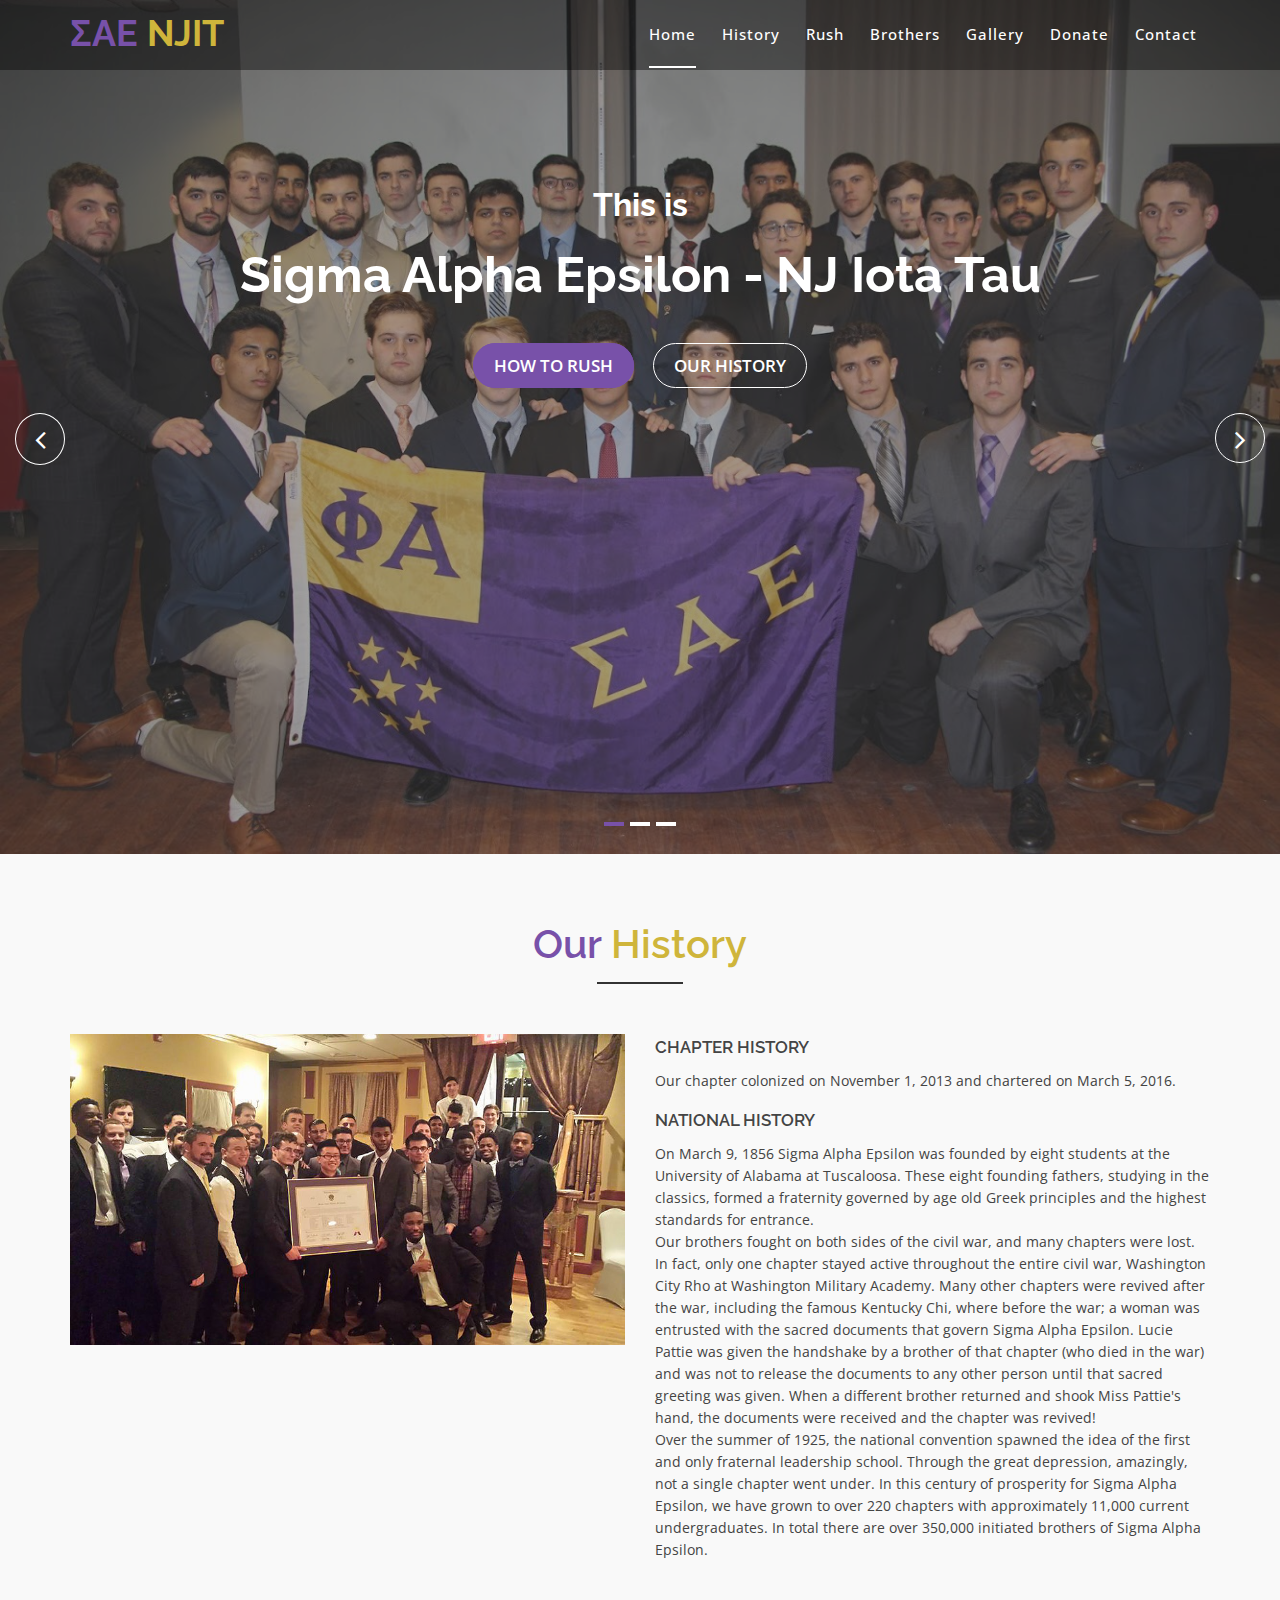
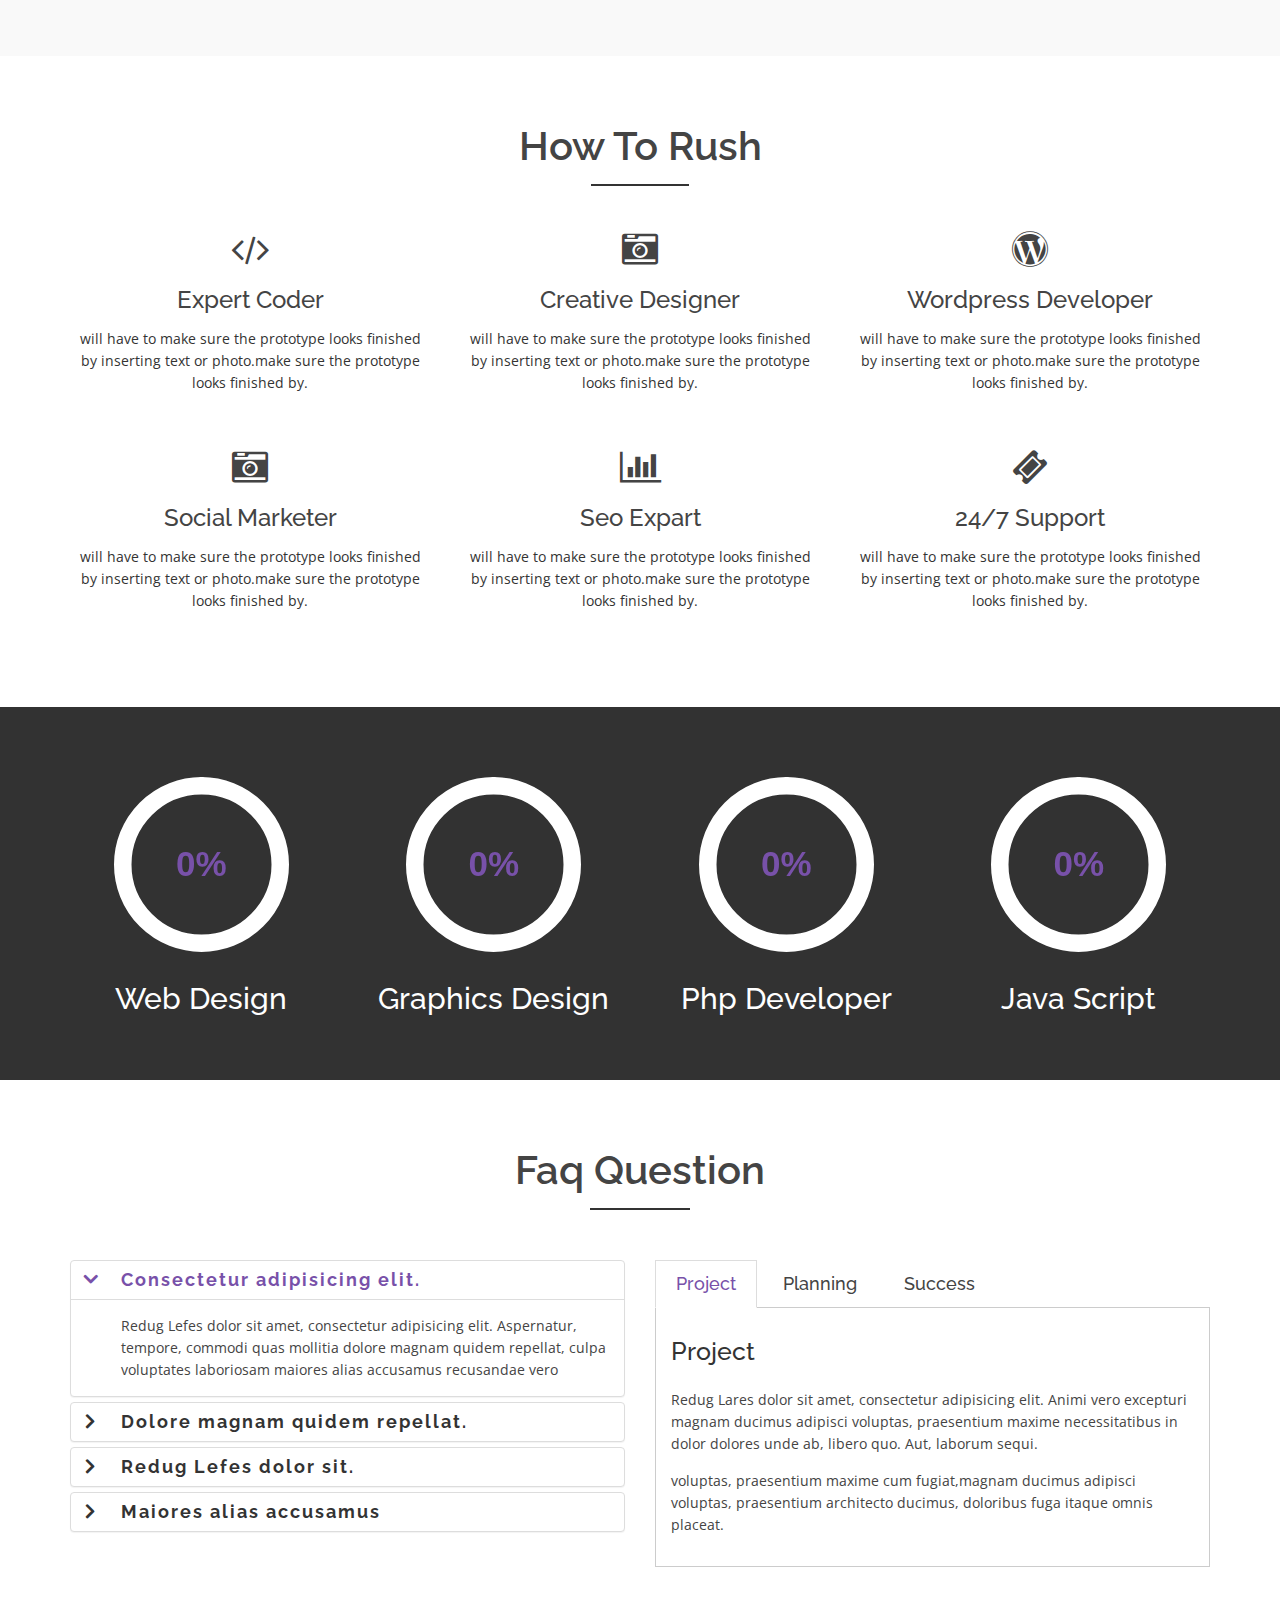
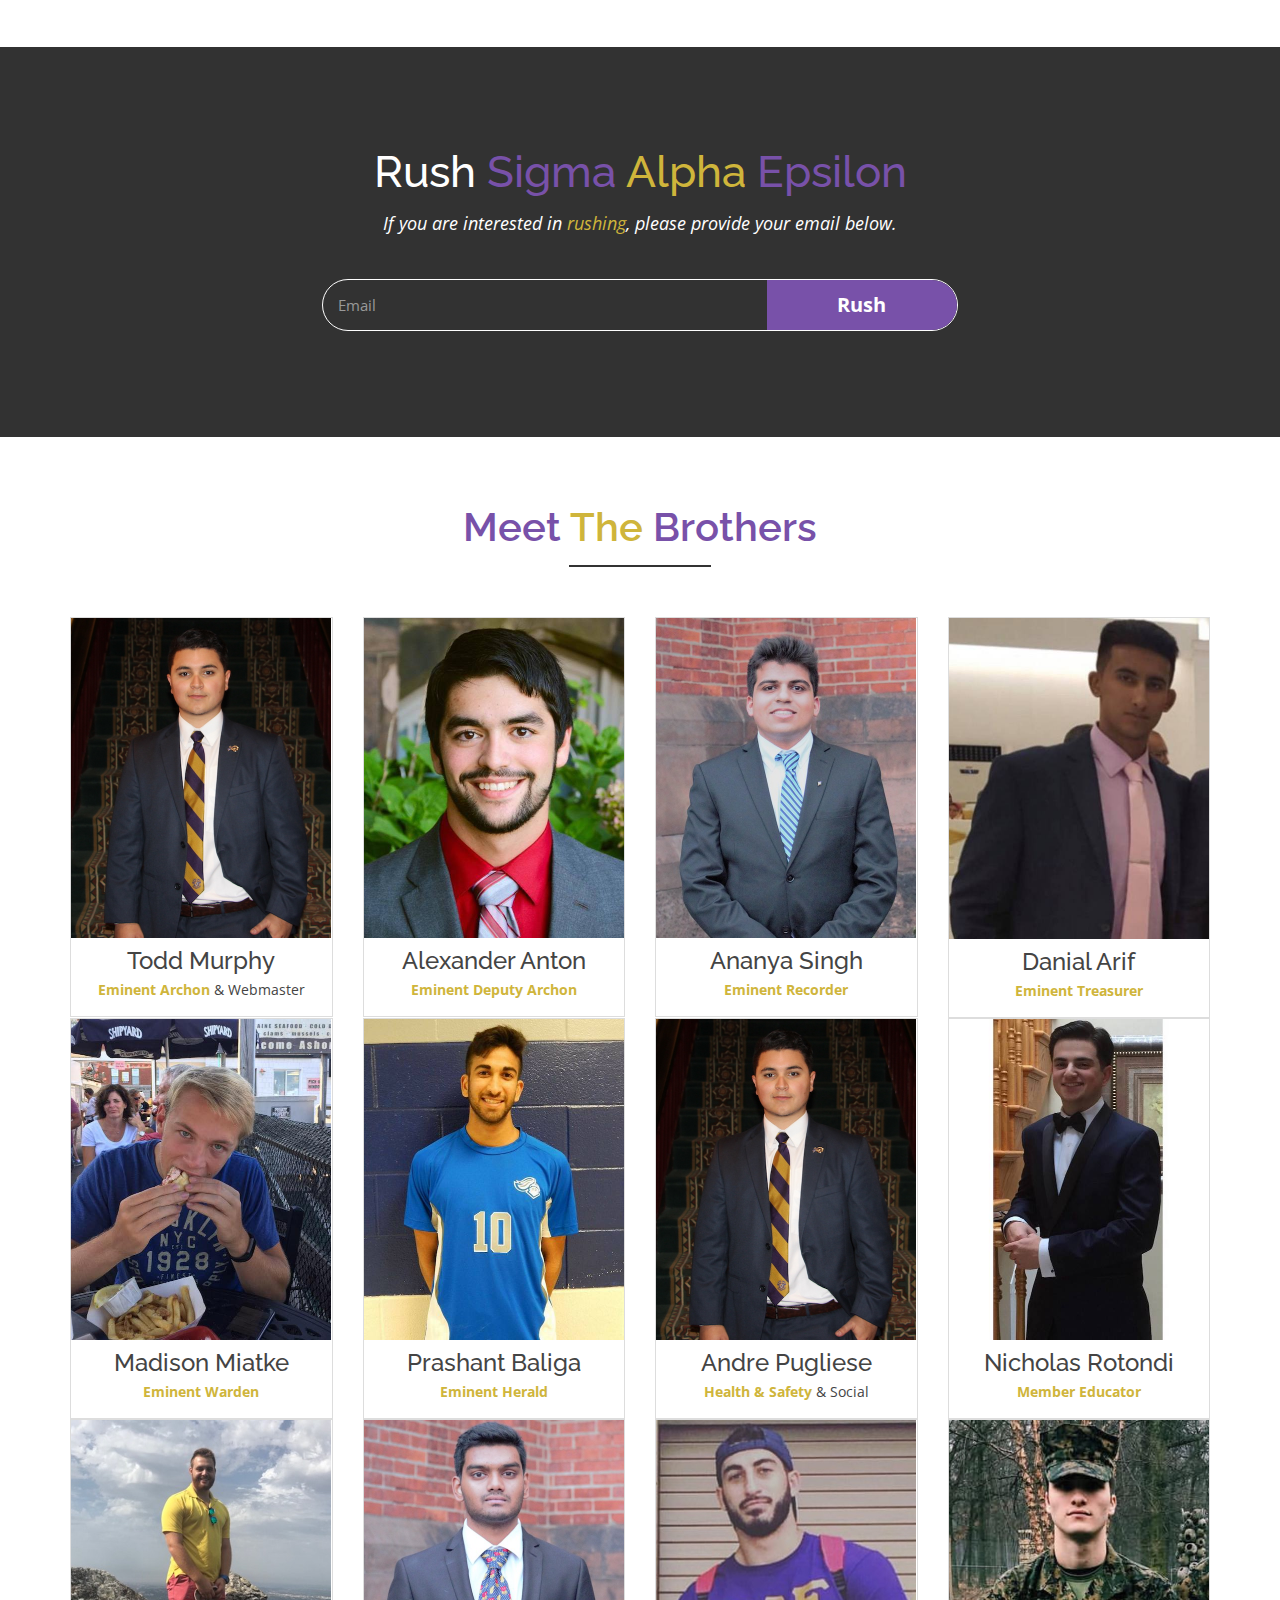
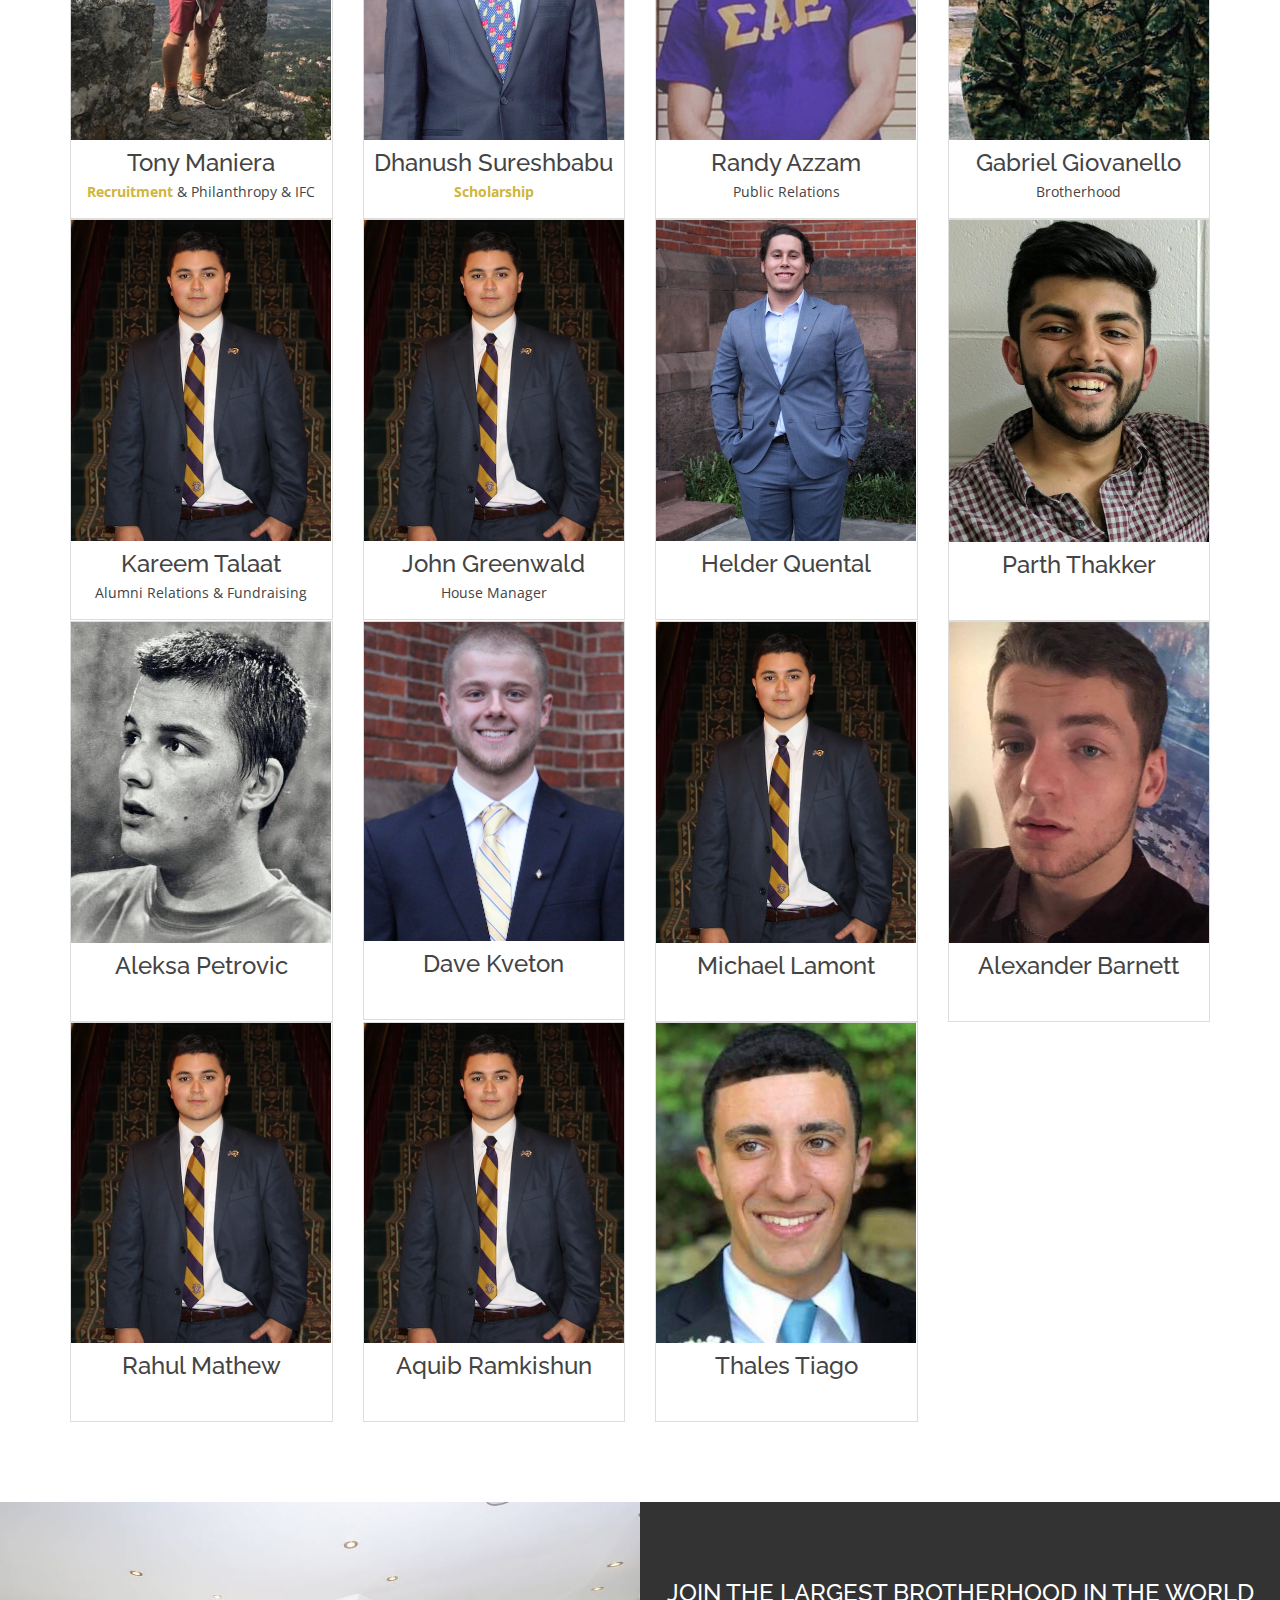
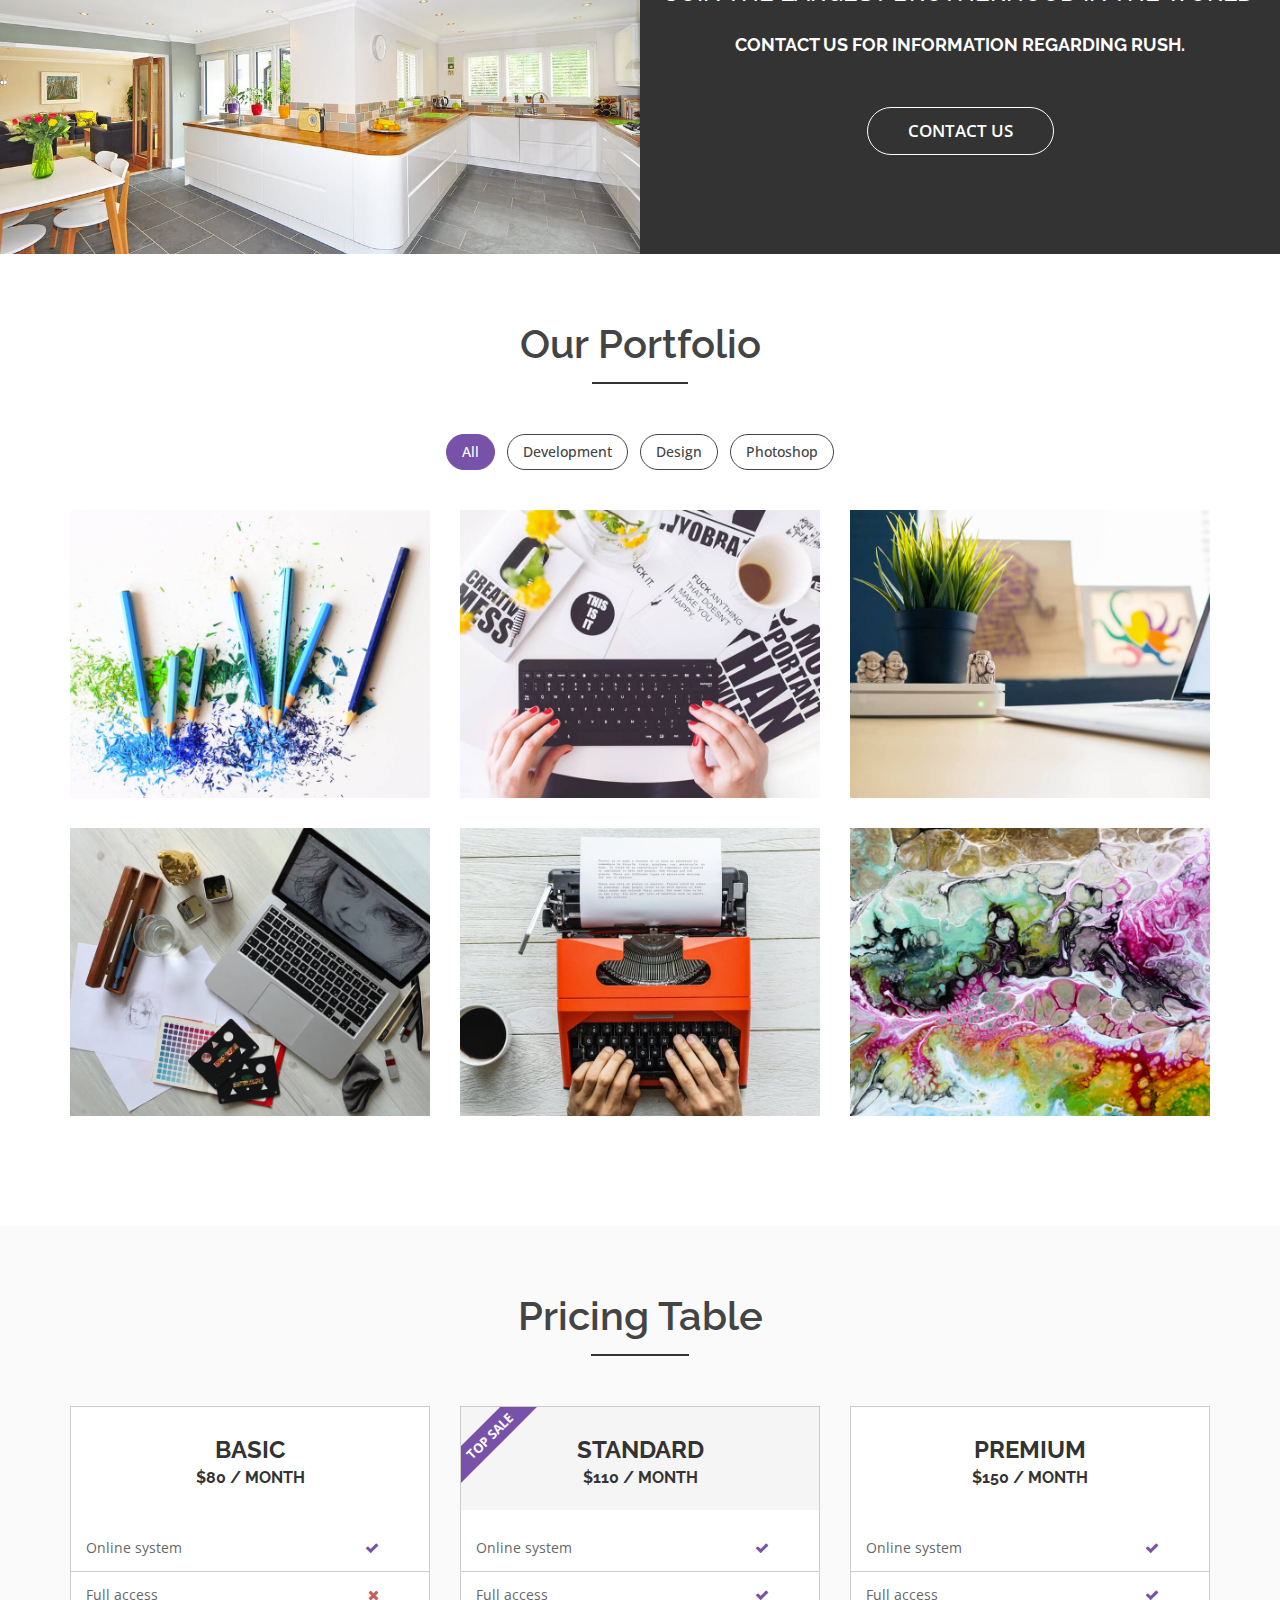
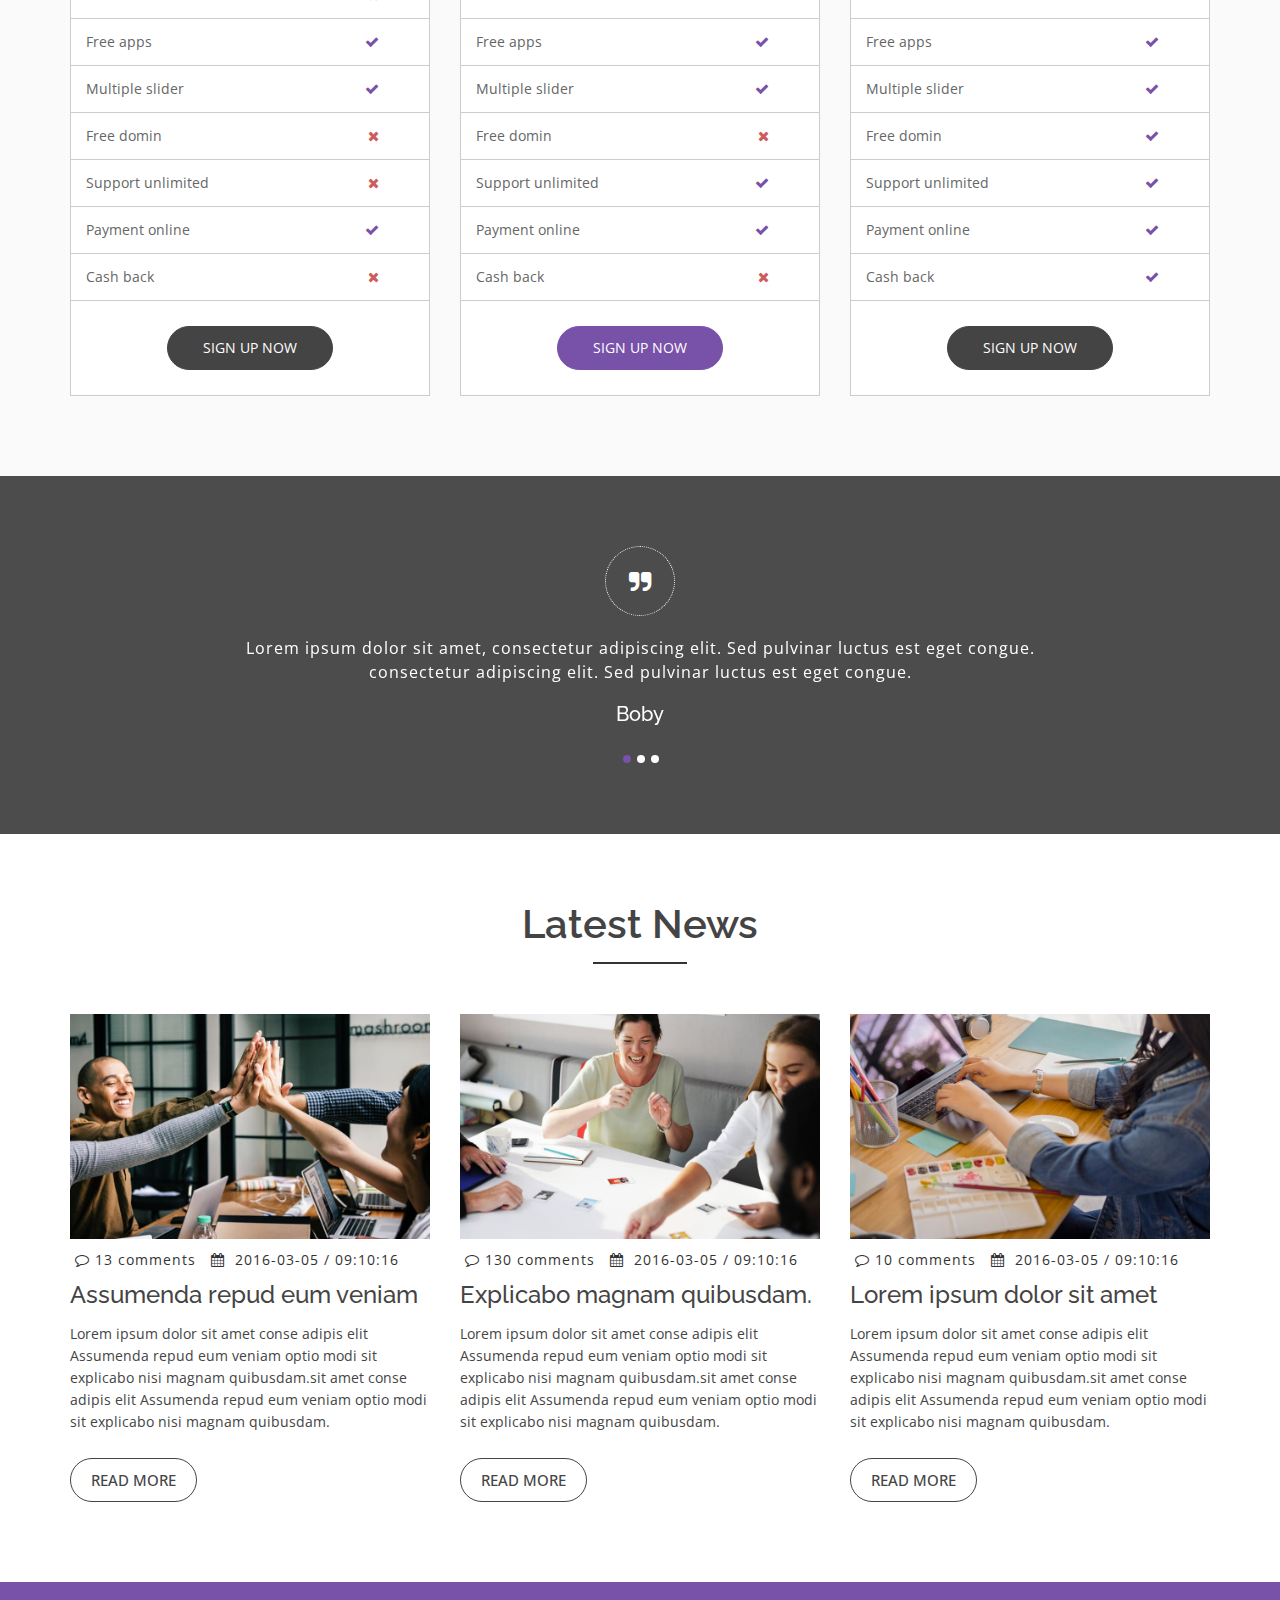
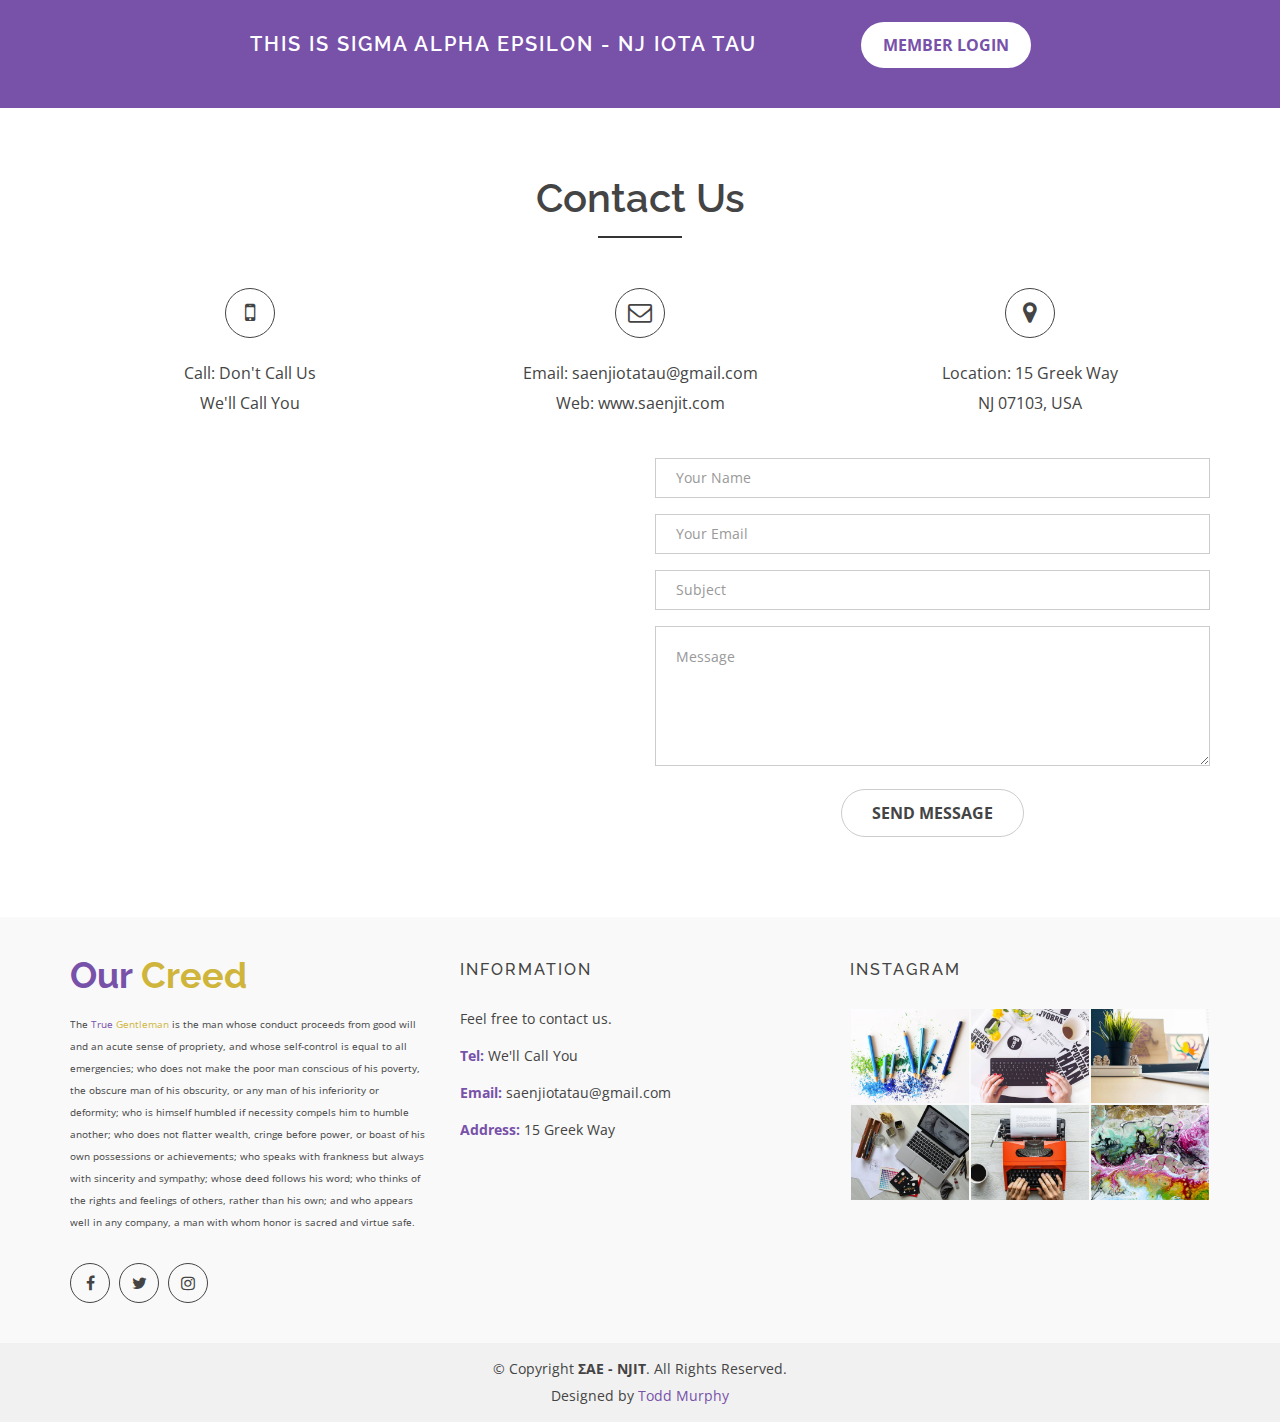
==== commit eb5274e3: "fixed social media and footer stuff" ====
--- a/new/index.html
+++ b/new/index.html
@@ -1432,20 +1432,17 @@
                   <h2><span>Our</span><span style="color: #cfb53b;"> Creed</span></h2>
                 </div>
 
-                <p style="font-size: 10px;">The True Gentleman is the man whose conduct proceeds from good will and an acute sense of propriety, and whose self-control is equal to all emergencies; who does not make the poor man conscious of his poverty, the obscure man of his obscurity, or any man of his inferiority or deformity; who is himself humbled if necessity compels him to humble another; who does not flatter wealth, cringe before power, or boast of his own possessions or achievements; who speaks with frankness but always with sincerity and sympathy; whose deed follows his word; who thinks of the rights and feelings of others, rather than his own; and who appears well in any company, a man with whom honor is sacred and virtue safe.</p>
+                  <p style="font-size: 10px;">The <span style="color:#7851A9;">True</span> <span style="color: #cfb53b;">Gentleman</span> is the man whose conduct proceeds from good will and an acute sense of propriety, and whose self-control is equal to all emergencies; who does not make the poor man conscious of his poverty, the obscure man of his obscurity, or any man of his inferiority or deformity; who is himself humbled if necessity compels him to humble another; who does not flatter wealth, cringe before power, or boast of his own possessions or achievements; who speaks with frankness but always with sincerity and sympathy; whose deed follows his word; who thinks of the rights and feelings of others, rather than his own; and who appears well in any company, a man with whom honor is sacred and virtue safe.</p>
                 <div class="footer-icons">
                   <ul>
                     <li>
-                      <a href="#"><i class="fa fa-facebook"></i></a>
+                      <a href="https://www.facebook.com/SAE.NJIT/"><i class="fa fa-facebook"></i></a>
                     </li>
                     <li>
-                      <a href="#"><i class="fa fa-twitter"></i></a>
+                      <a href="https://twitter.com/SAE_NJIT"><i class="fa fa-twitter"></i></a>
                     </li>
                     <li>
-                      <a href="#"><i class="fa fa-google"></i></a>
-                    </li>
-                    <li>
-                      <a href="#"><i class="fa fa-pinterest"></i></a>
+                      <a href="https://www.instagram.com/sae_njit/"><i class="fa fa-instagram"></i></a>
                     </li>
                   </ul>
                 </div>
@@ -1458,10 +1455,10 @@
               <div class="footer-head">
                 <h4>information</h4>
                 <p>
-                  Lorem ipsum dolor sit amet, consectetur adipiscing elit, sed do eiusmod tempor.
+                  Feel free to contact us.
                 </p>
                 <div class="footer-contacts">
-                  <p><span>Tel:</span> +123 456 789</p>
+                  <p><span>Tel:</span> We'll Call You</p>
                   <p><span>Email:</span> saenjiotatau@gmail.com</p>
                   <p><span>Address:</span> 15 Greek Way</p>
                 </div>
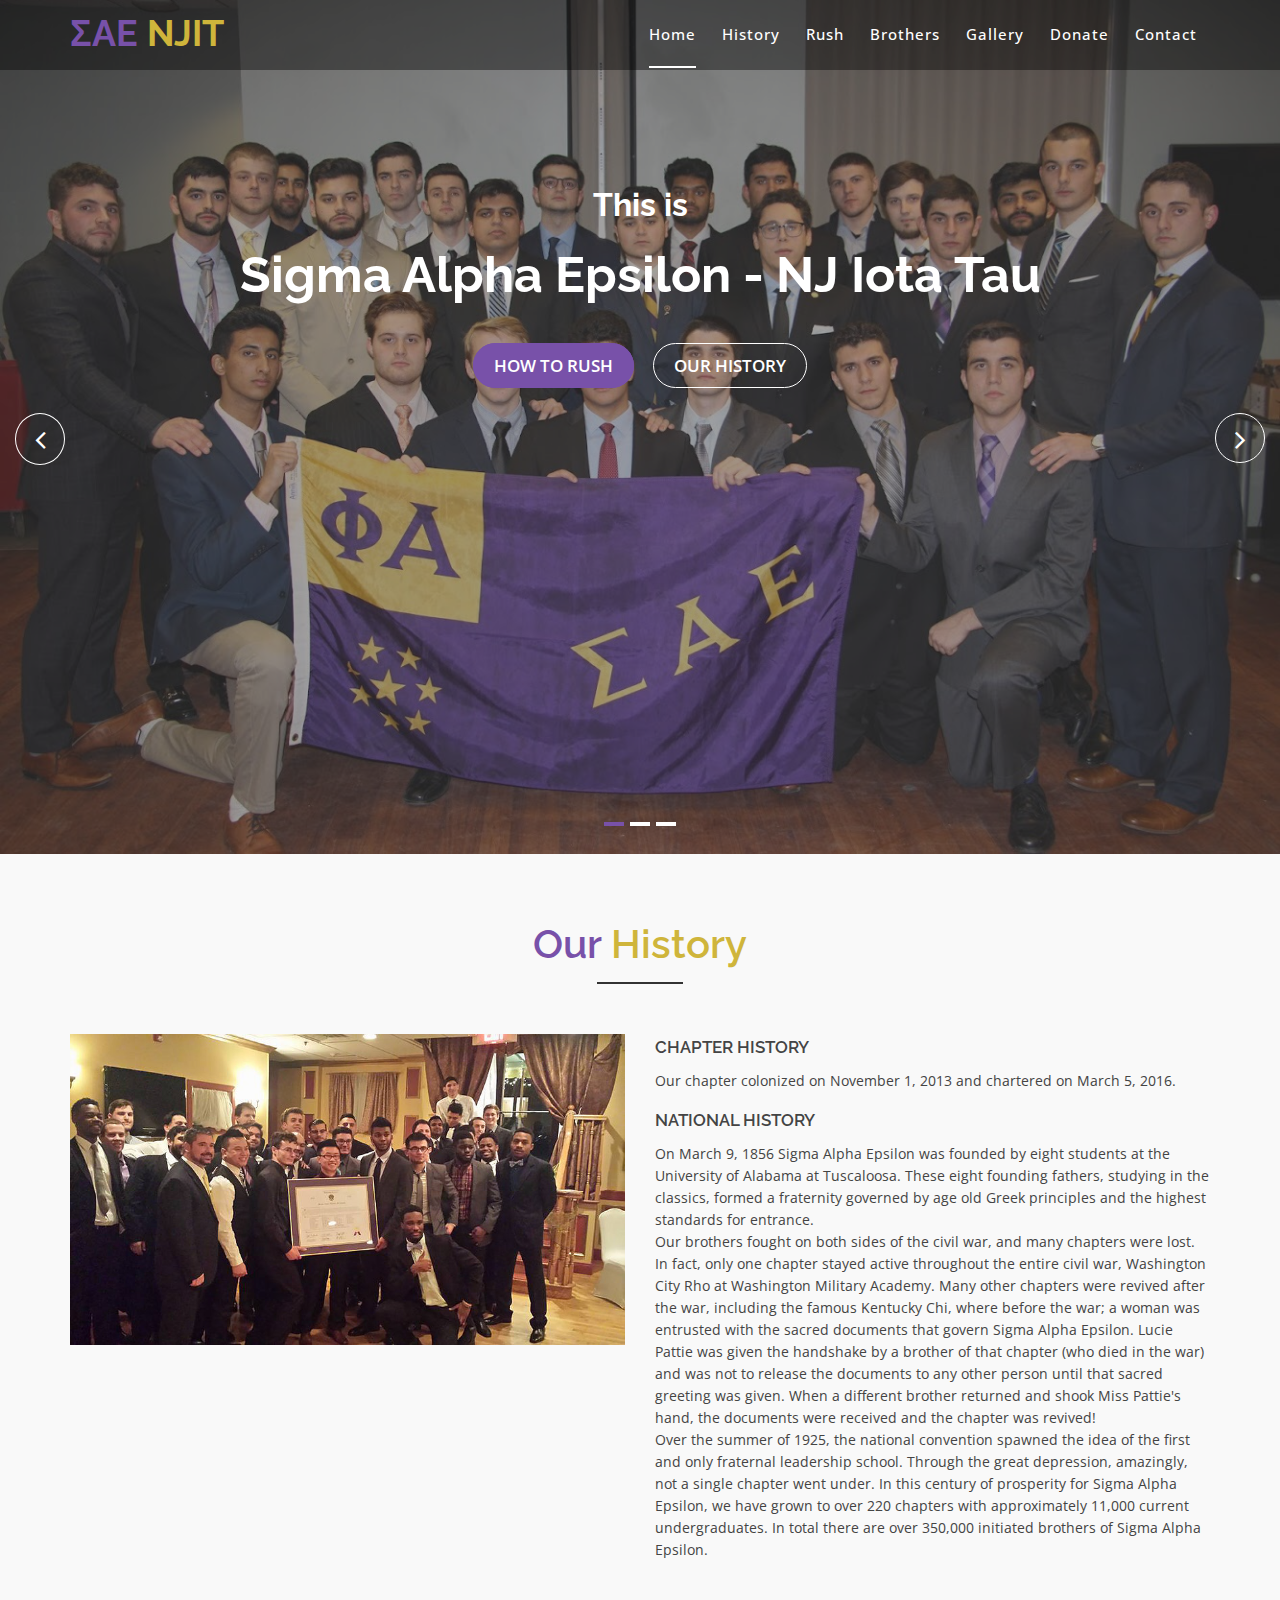
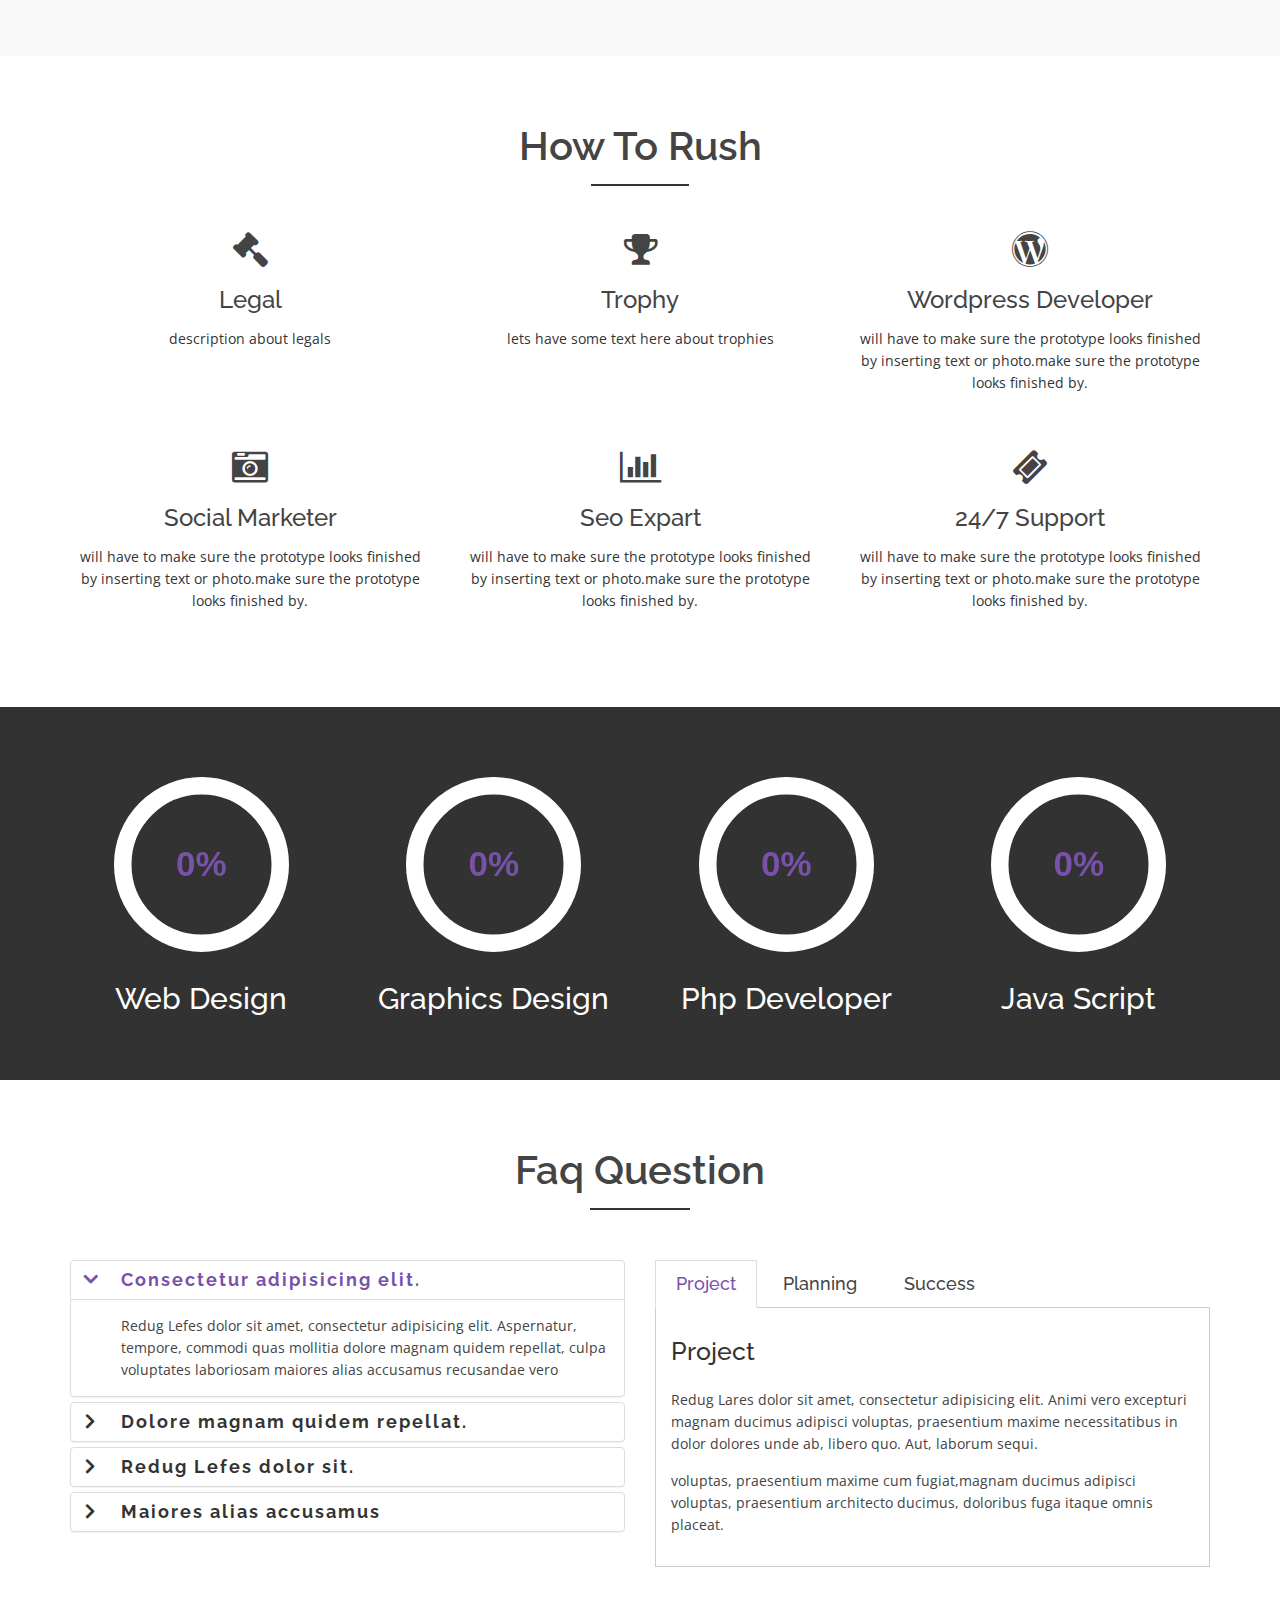
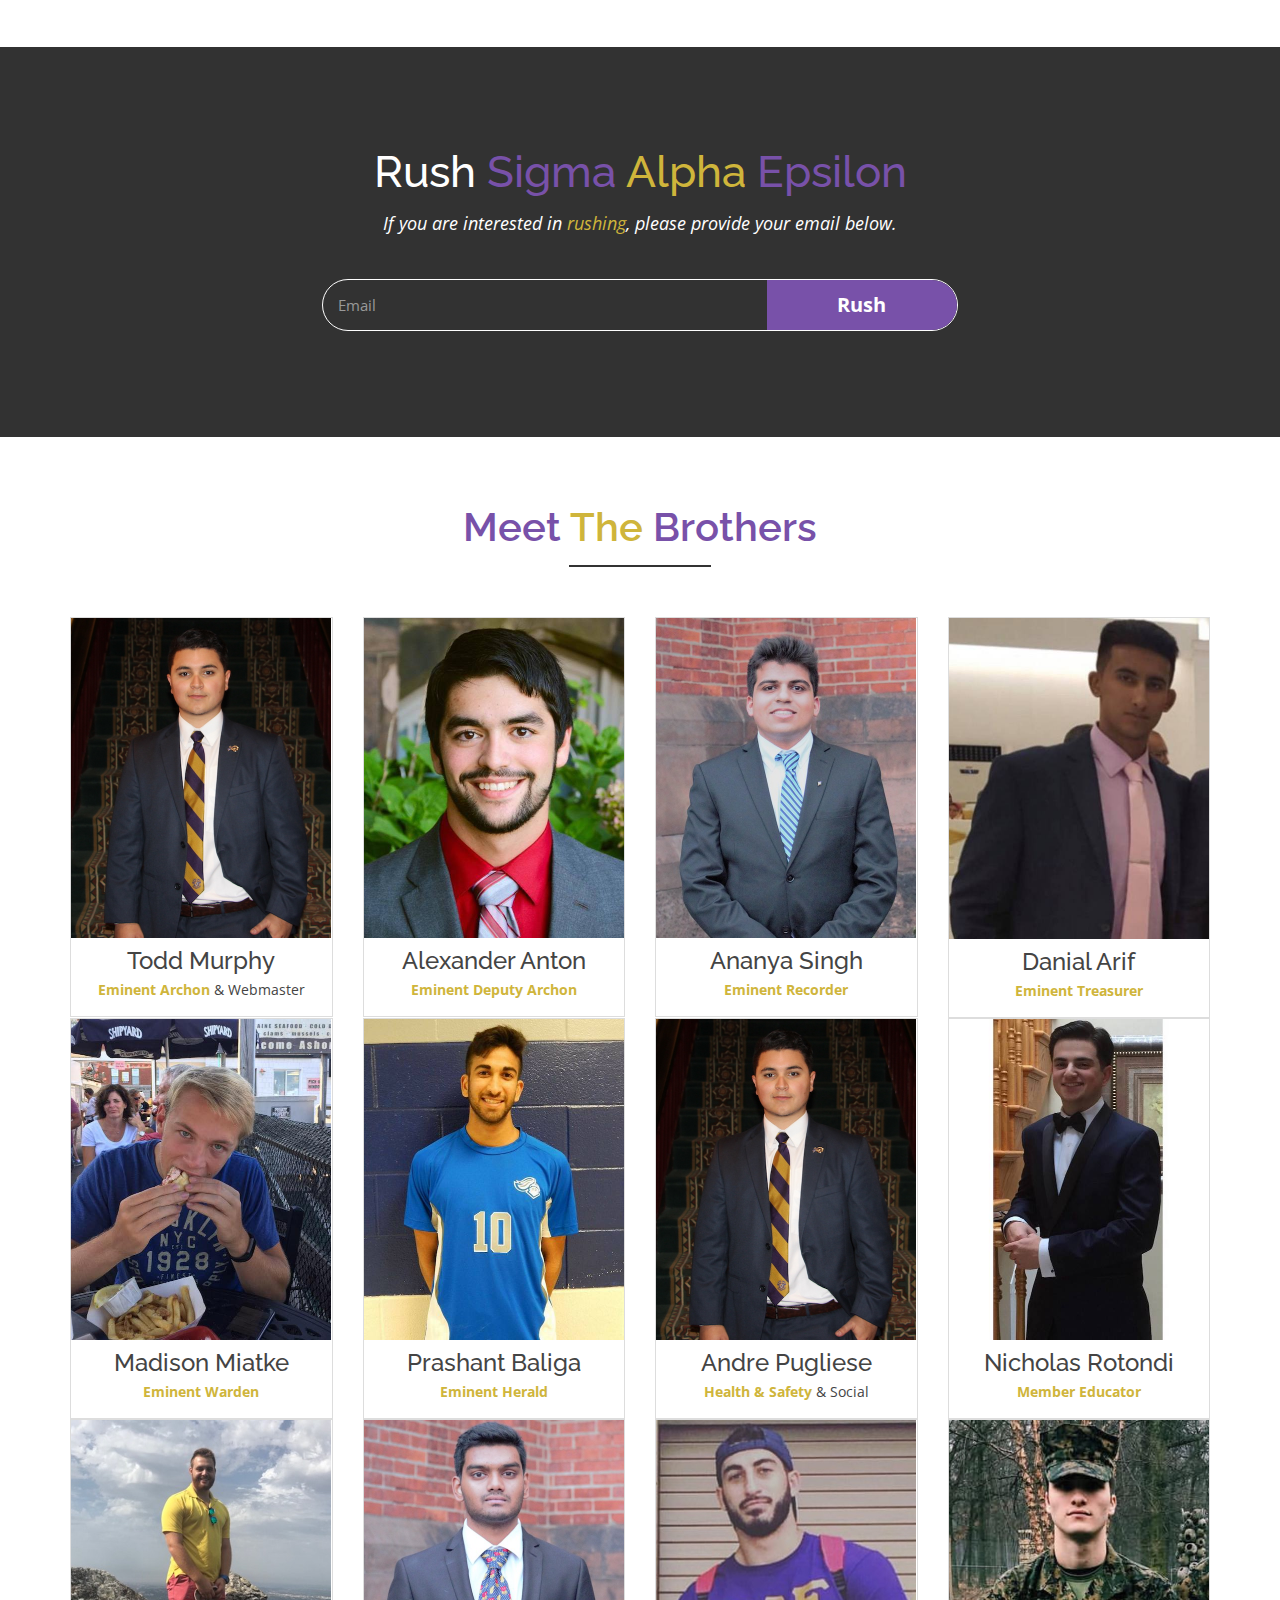
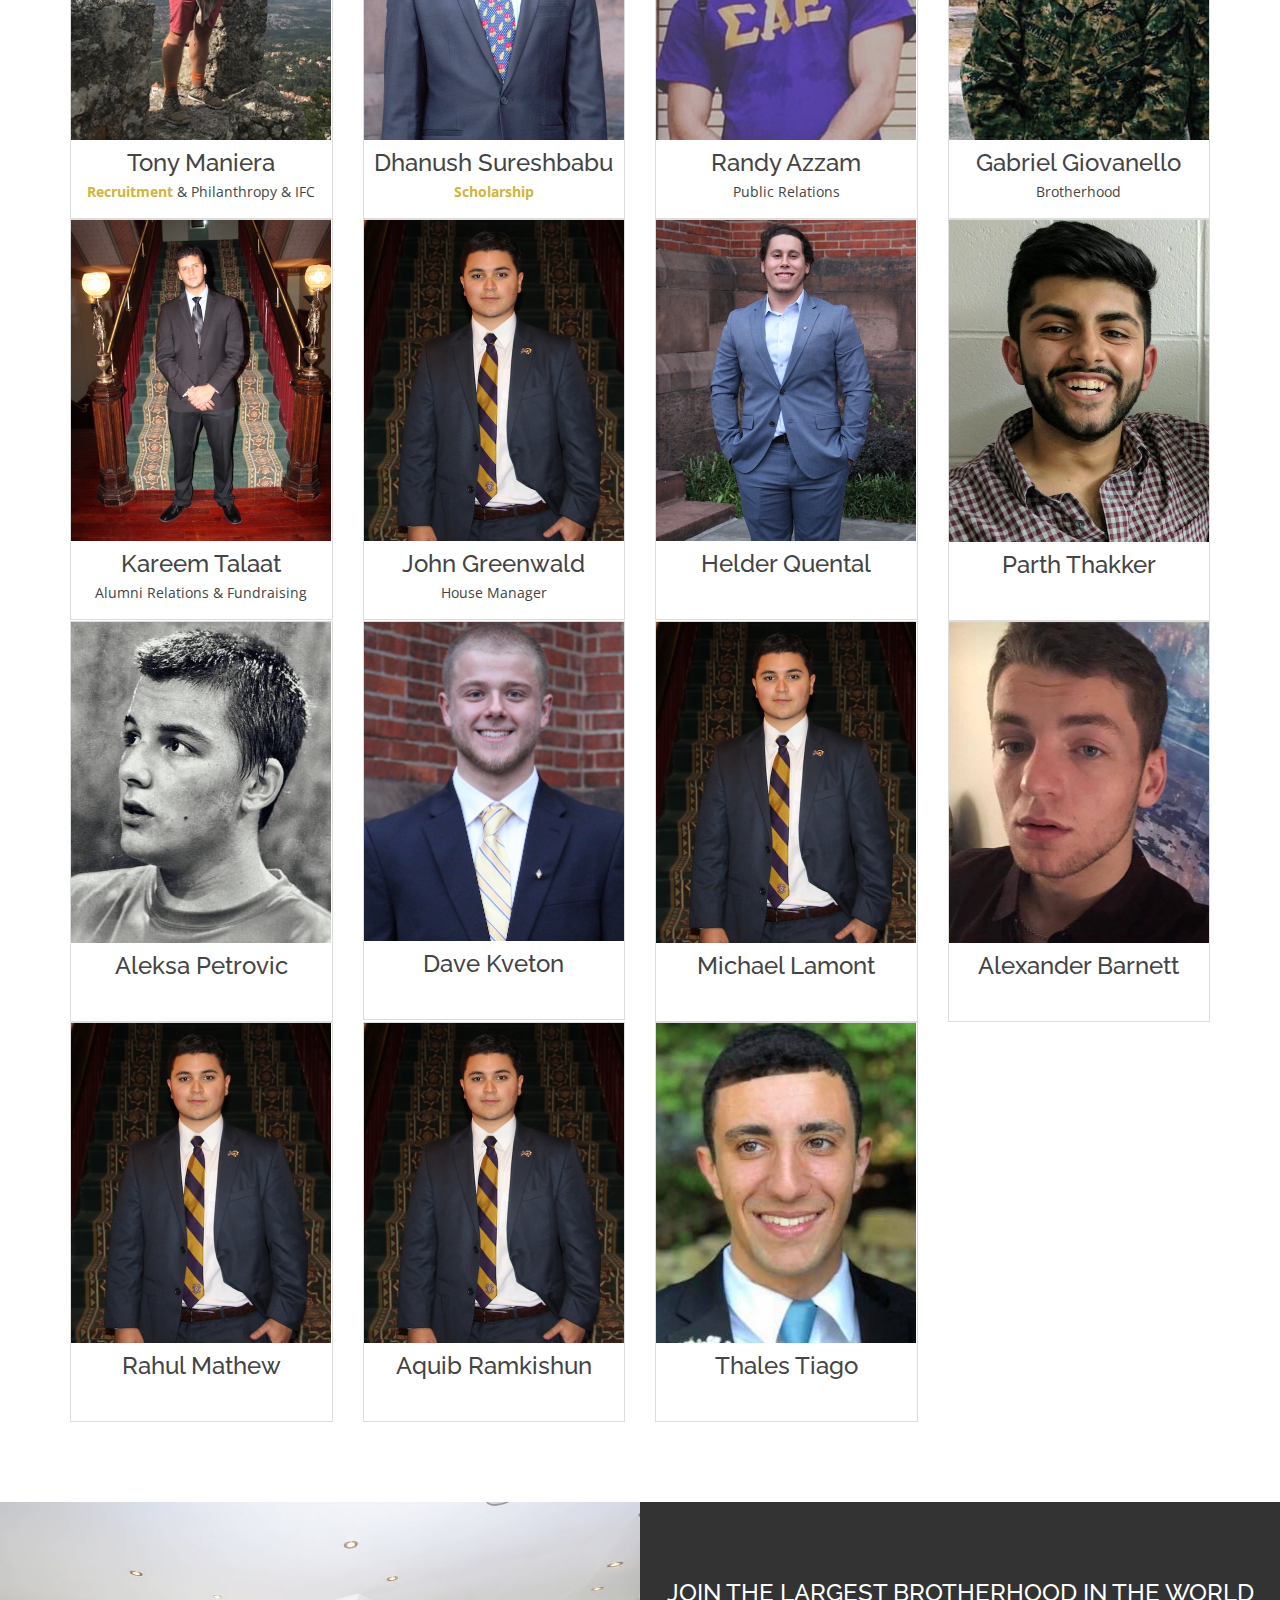
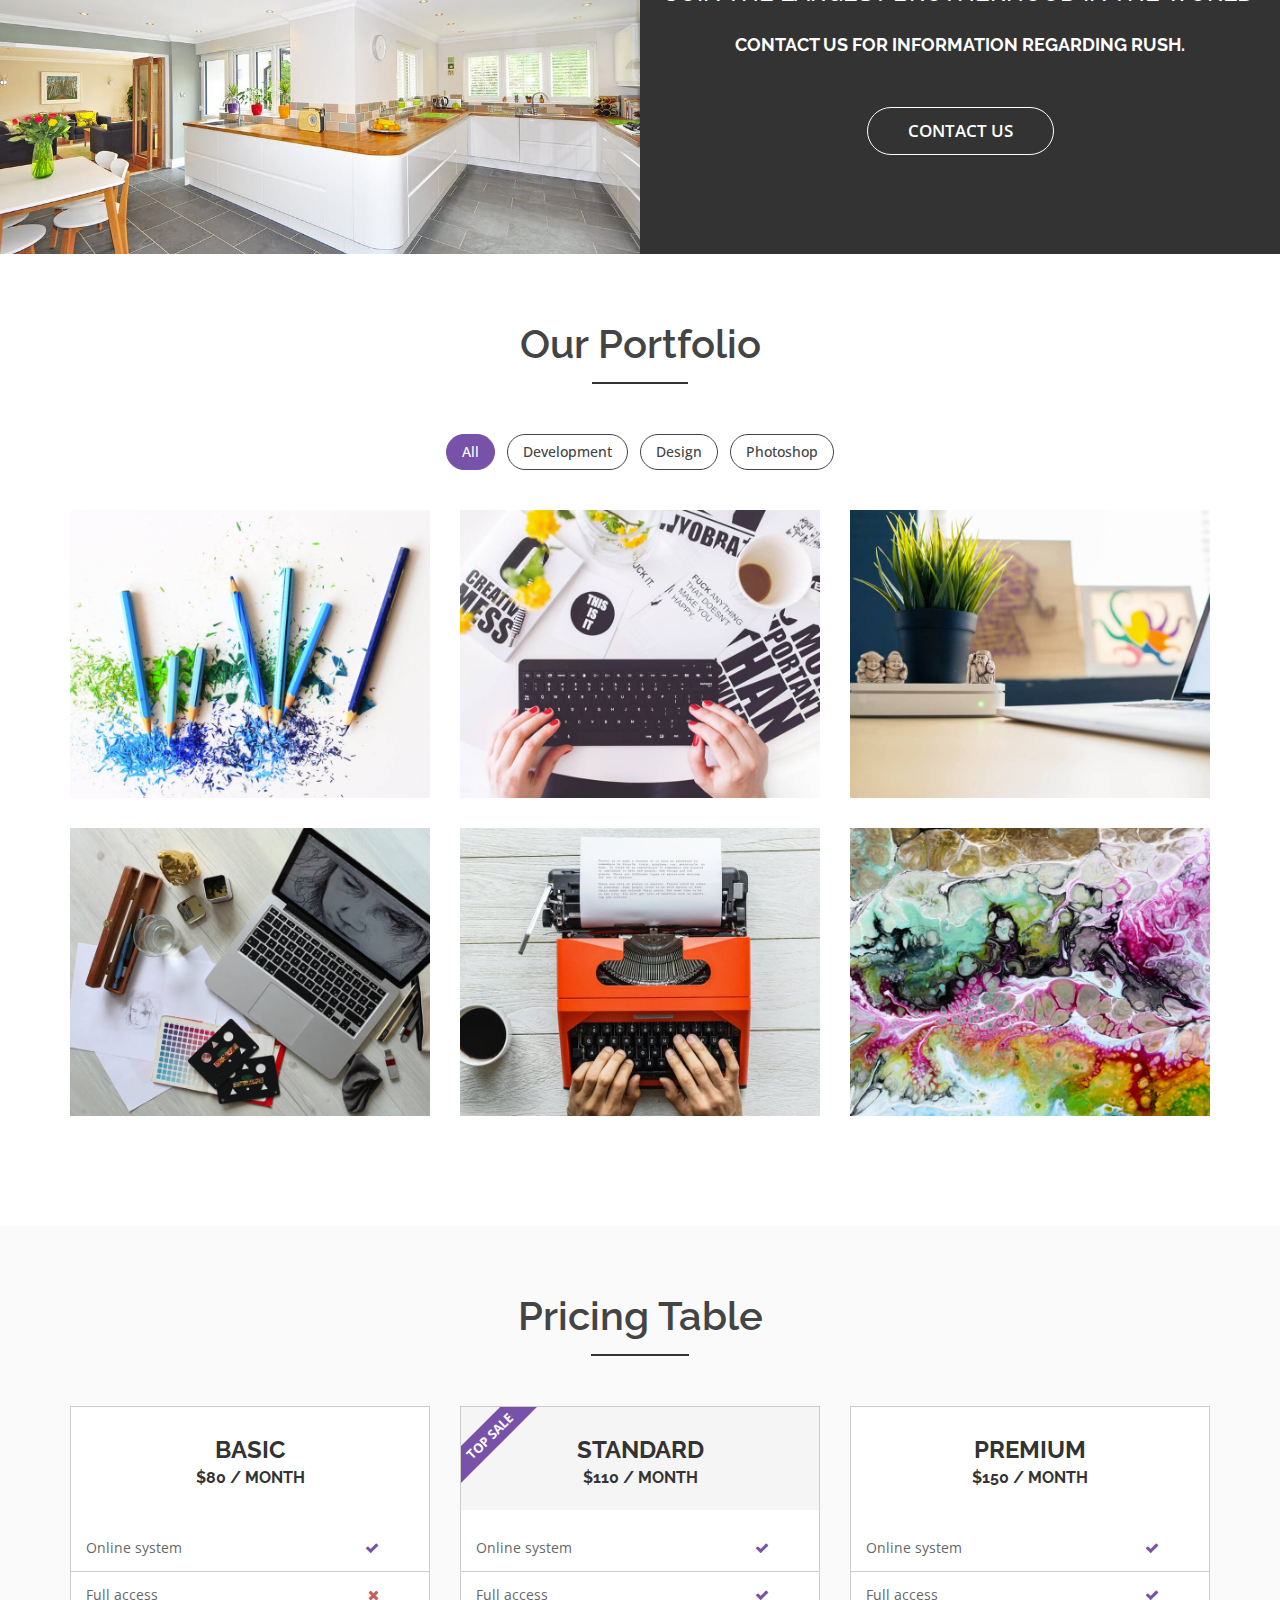
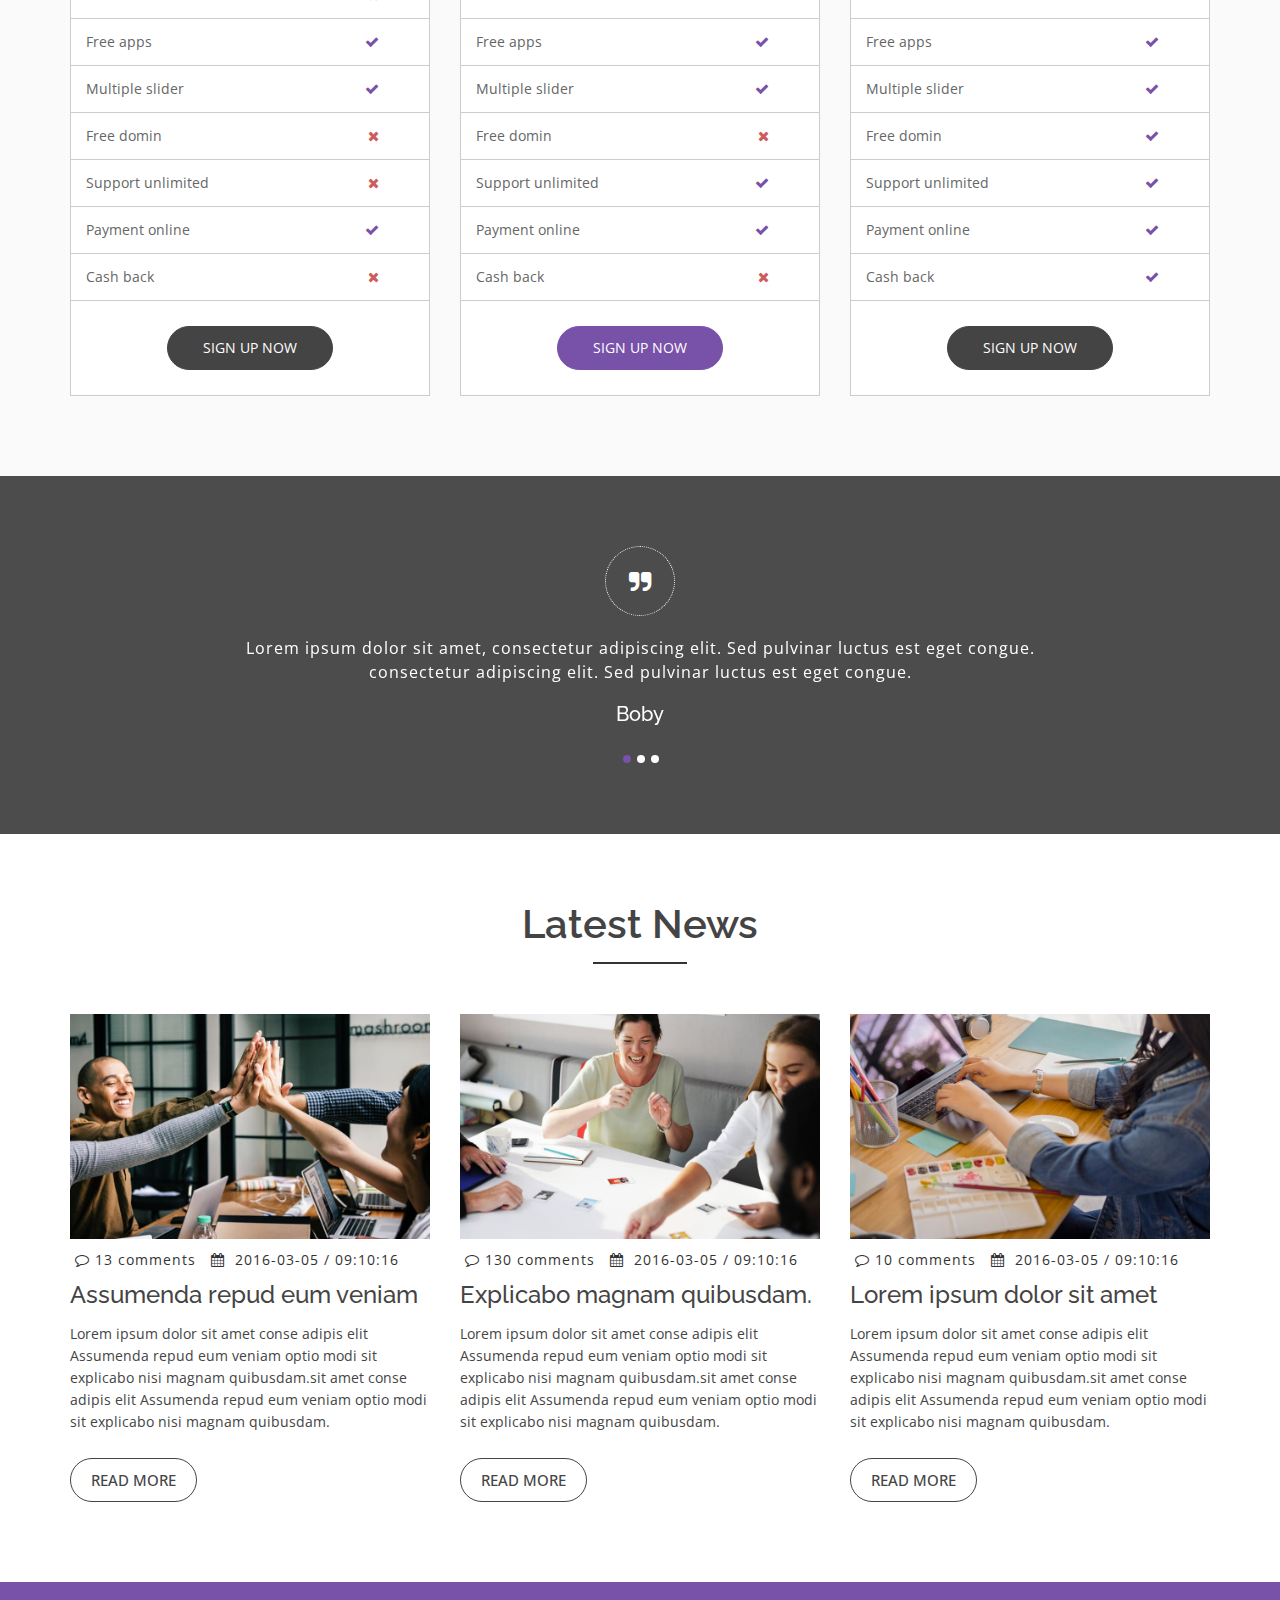
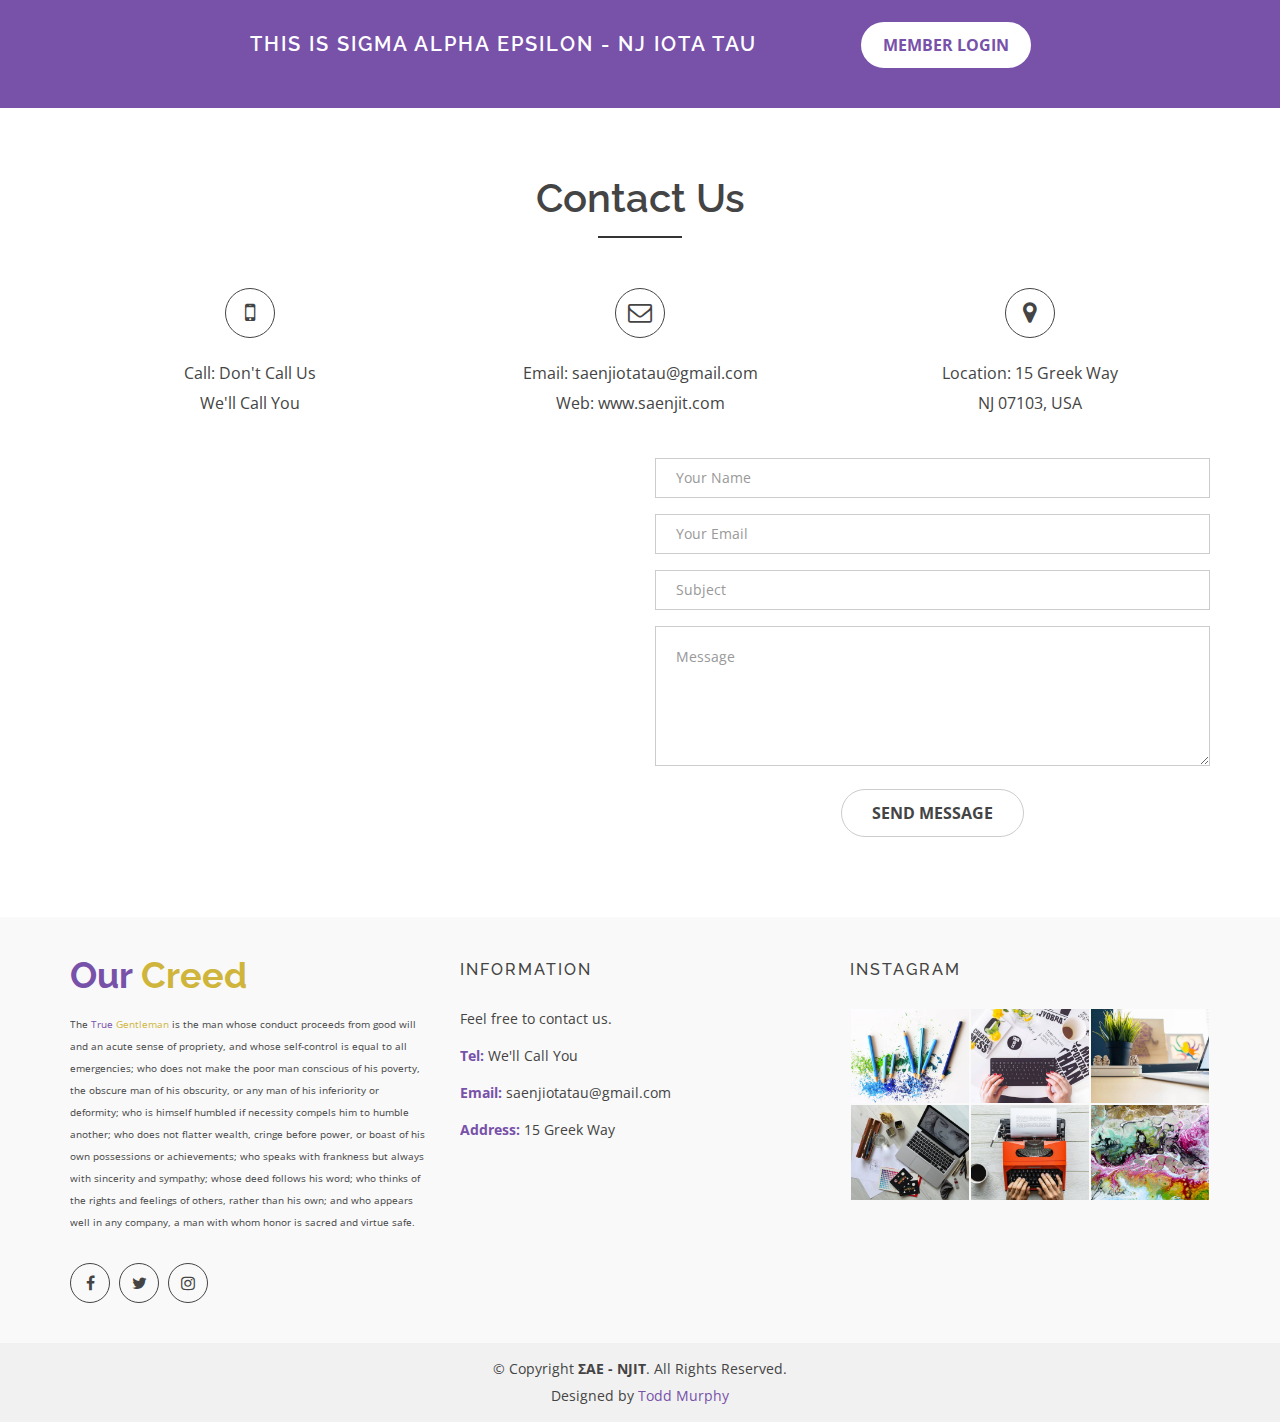
==== commit aa5b80be: "added more brother pics" ====
--- a/new/index.html
+++ b/new/index.html
@@ -278,11 +278,11 @@
               <div class="services-details">
                 <div class="single-services">
                   <a class="services-icon" href="#">
-											<i class="fa fa-code"></i>
+											<i class="fa fa-legal"></i>
 										</a>
-                  <h4>Expert Coder</h4>
+                  <h4>Legal</h4>
                   <p>
-                    will have to make sure the prototype looks finished by inserting text or photo.make sure the prototype looks finished by.
+                    description about legals
                   </p>
                 </div>
               </div>
@@ -294,17 +294,18 @@
               <div class="services-details">
                 <div class="single-services">
                   <a class="services-icon" href="#">
-											<i class="fa fa-camera-retro"></i>
+											<i class="fa fa-trophy"></i>
 										</a>
-                  <h4>Creative Designer</h4>
+                  <h4>Trophy</h4>
                   <p>
-                    will have to make sure the prototype looks finished by inserting text or photo.make sure the prototype looks finished by.
+                    lets have some text here about trophies
                   </p>
                 </div>
               </div>
               <!-- end about-details -->
             </div>
           </div>
+        
           <div class="col-md-4 col-sm-4 col-xs-12">
             <!-- end col-md-4 -->
             <div class=" about-move">
@@ -377,6 +378,7 @@
           </div>
         </div>
       </div>
+
     </div>
   </div>
   <!-- End Service area -->
@@ -801,7 +803,7 @@
         <div class="col-md-3 col-sm-3 col-xs-12">
             <div class="single-team-member">
               <div class="team-img">
-                  <img src="/bros/toddM.JPG" alt="">
+                  <img src="/bros/kareemT.jpg" alt="">
               </div>
               <div class="team-content text-center">
                 <h4>Kareem Talaat</h4>
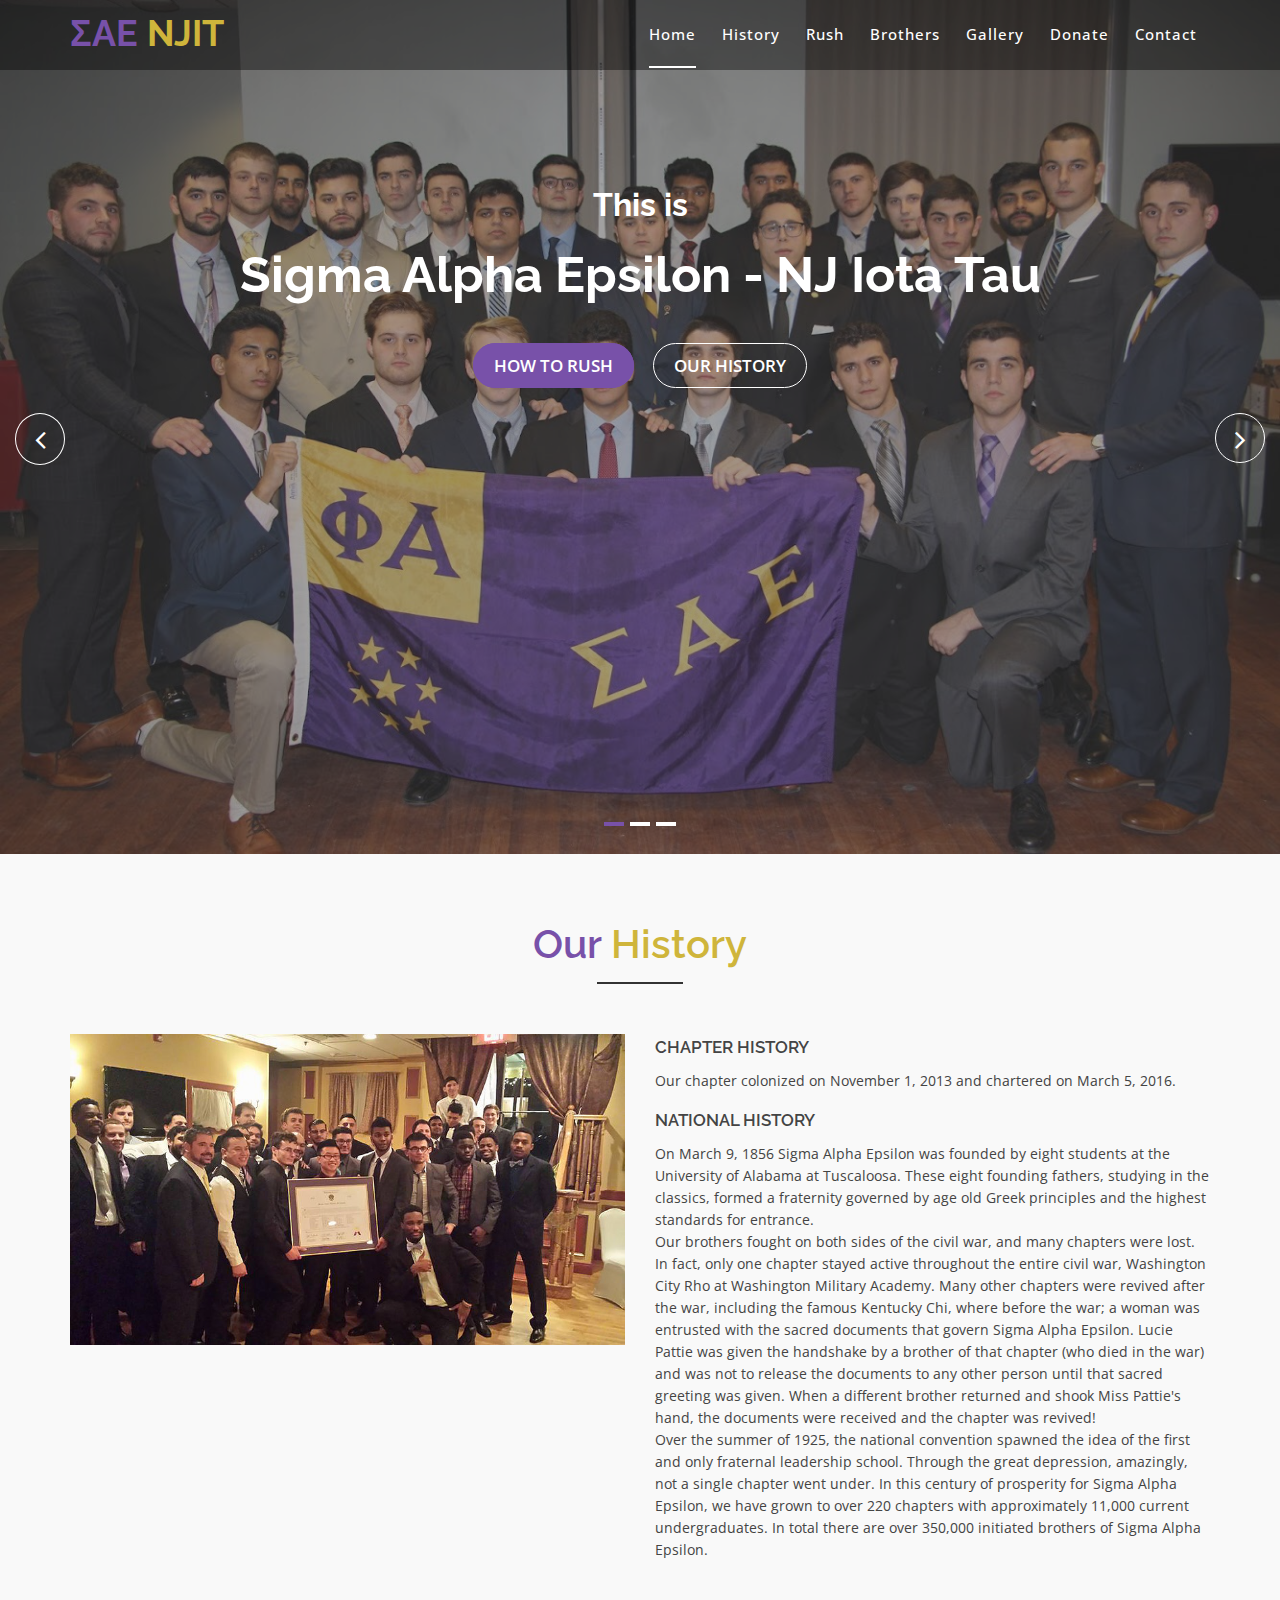
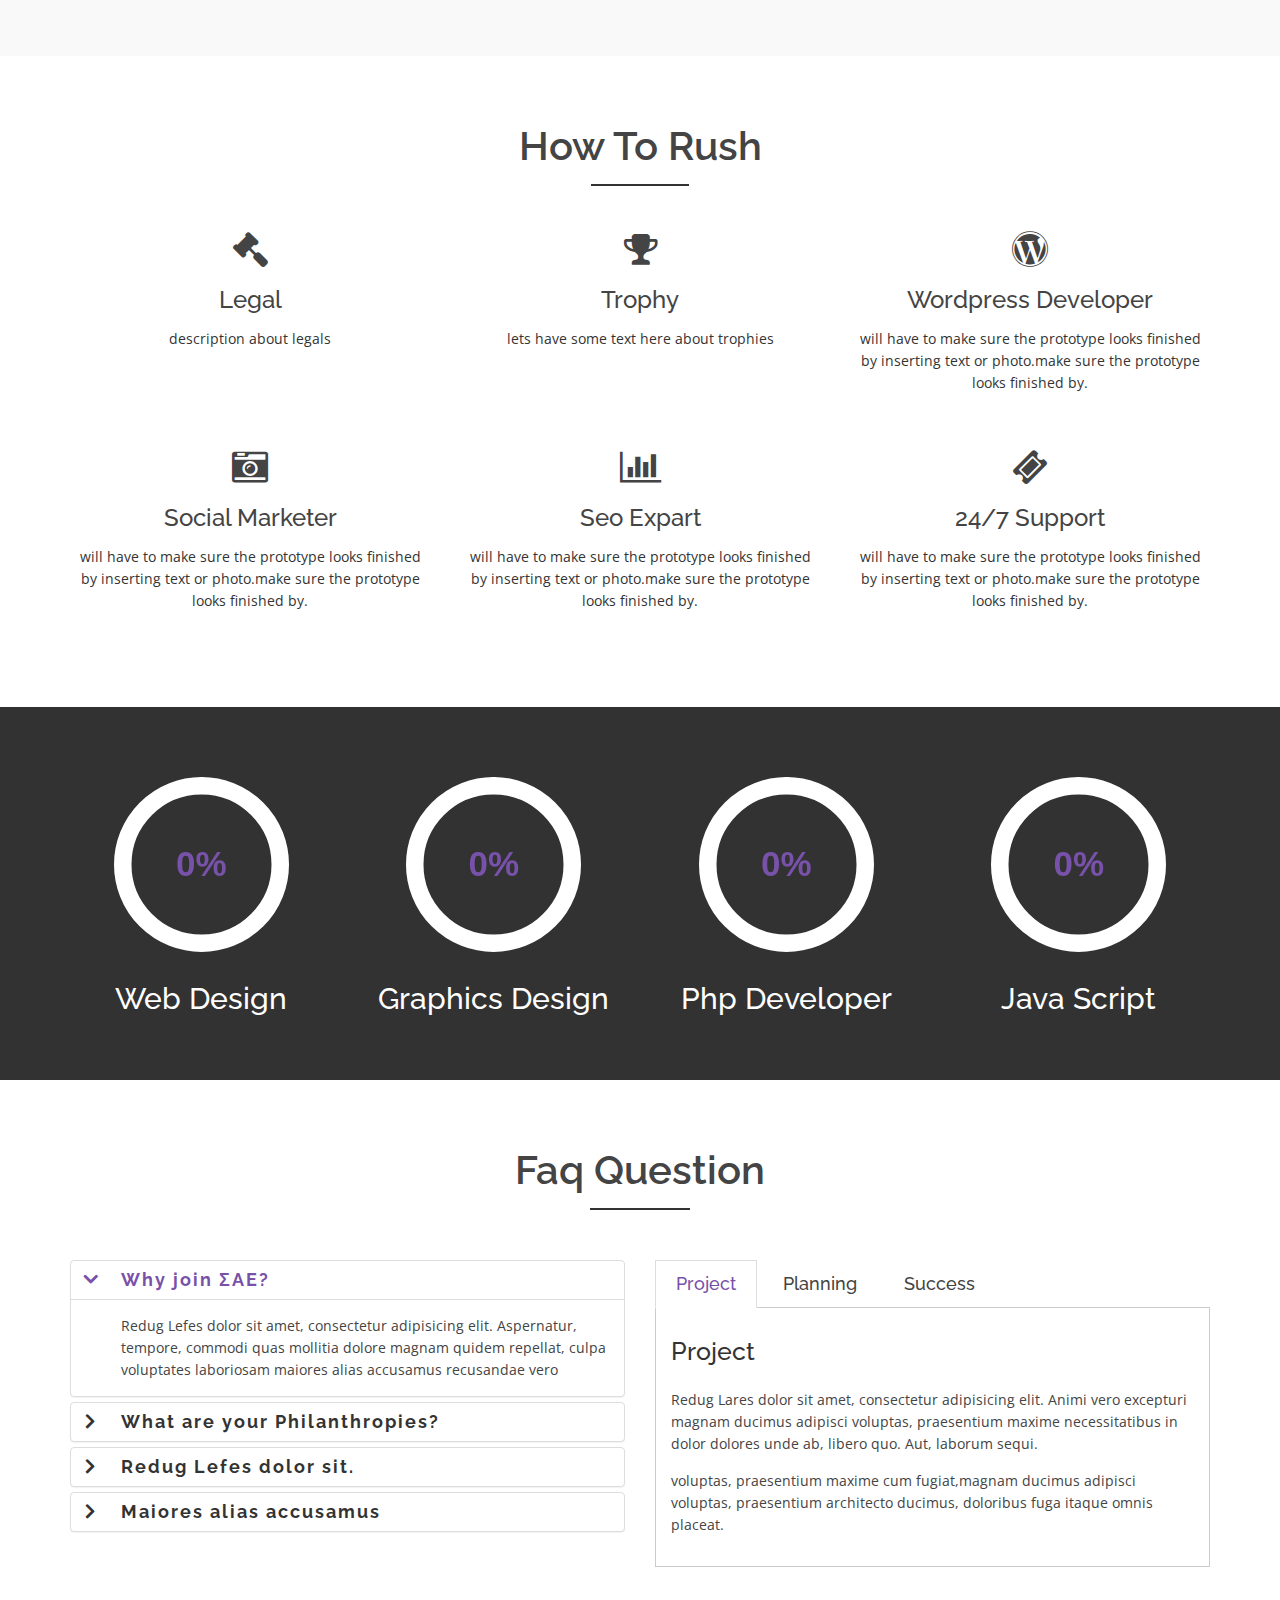
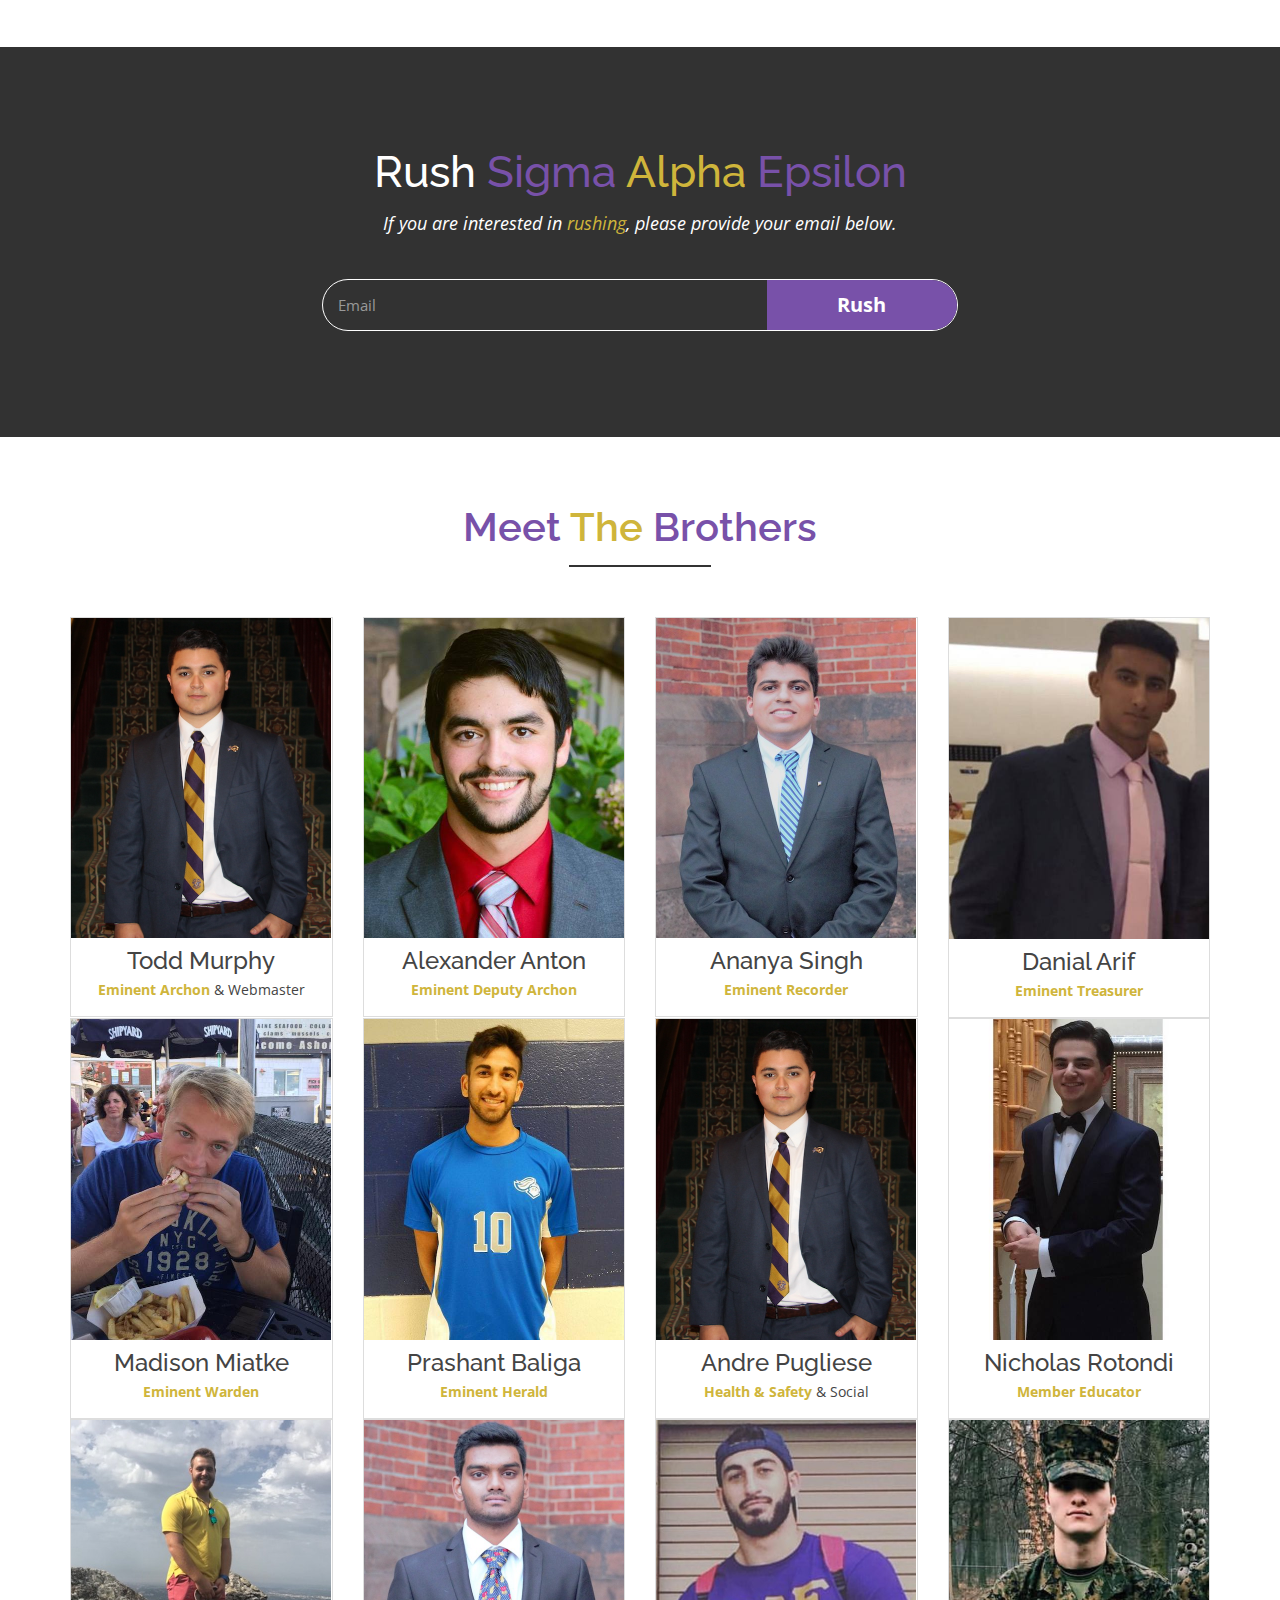
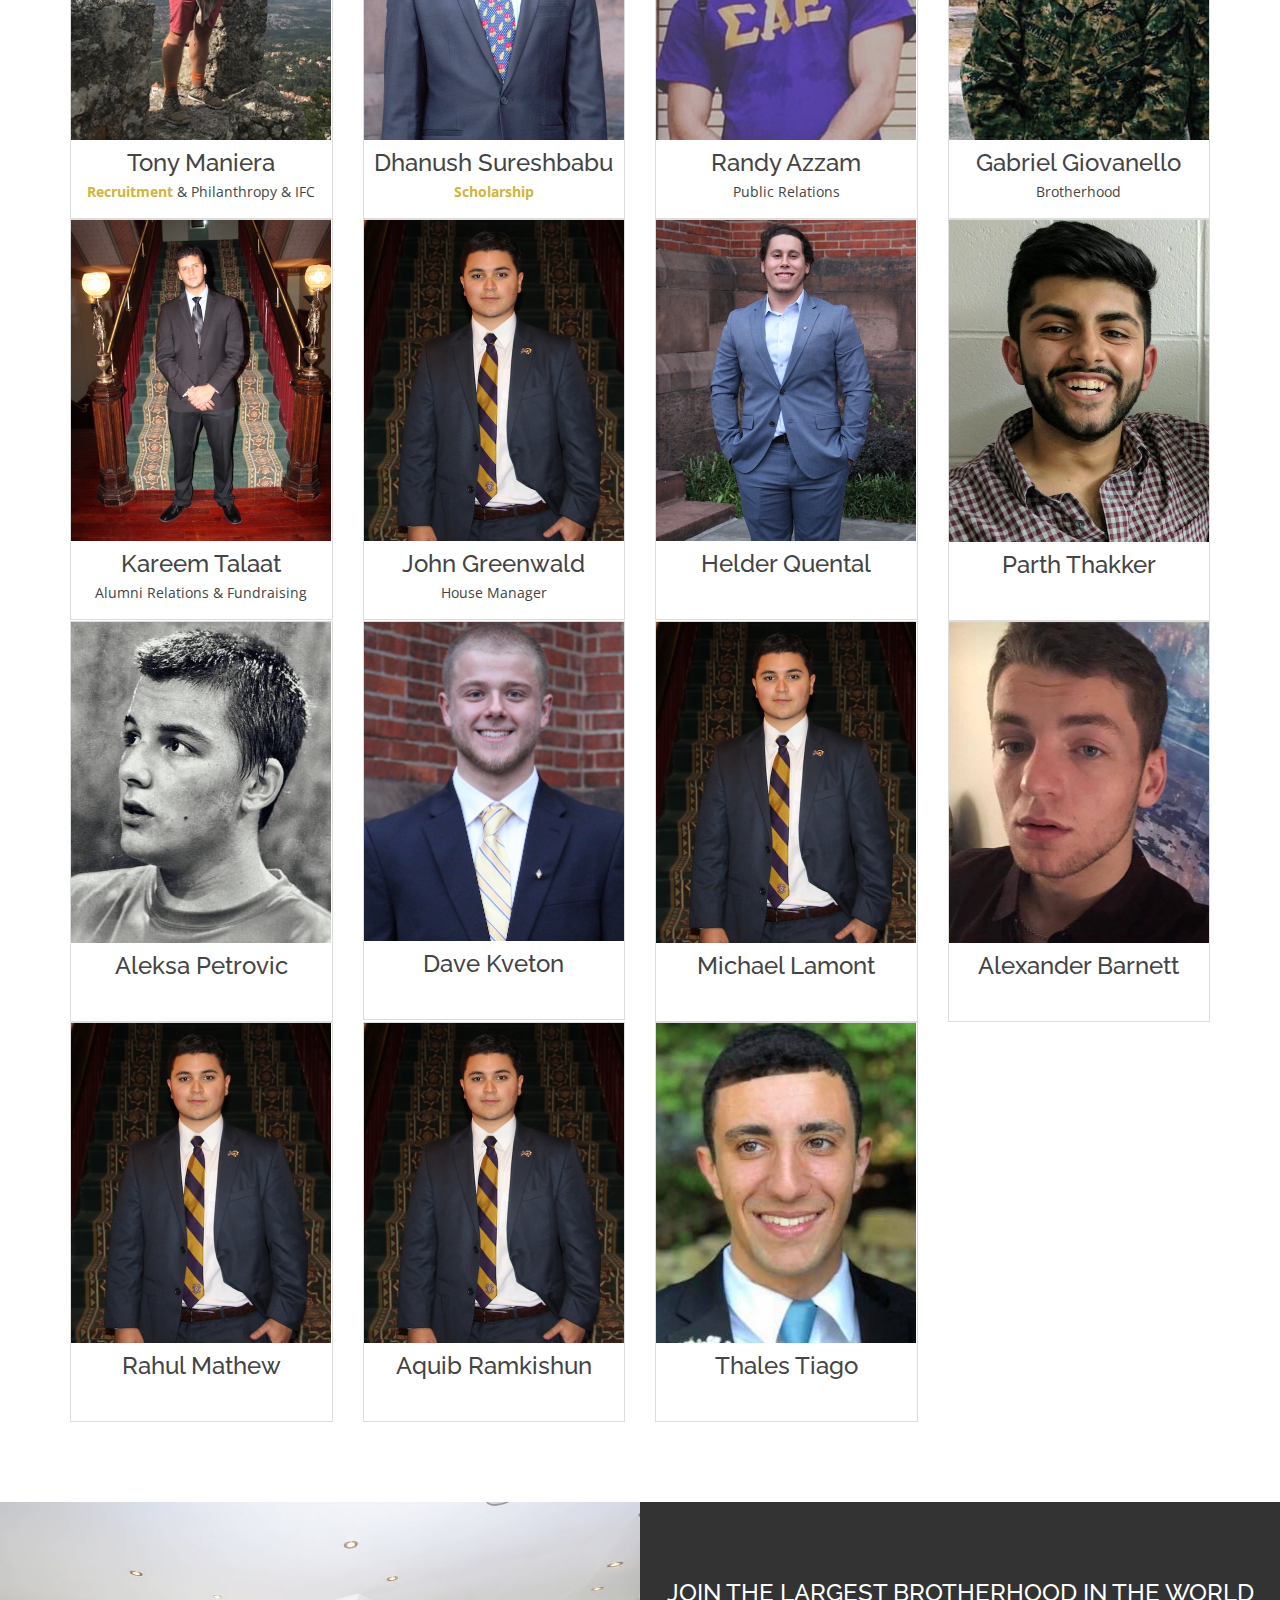
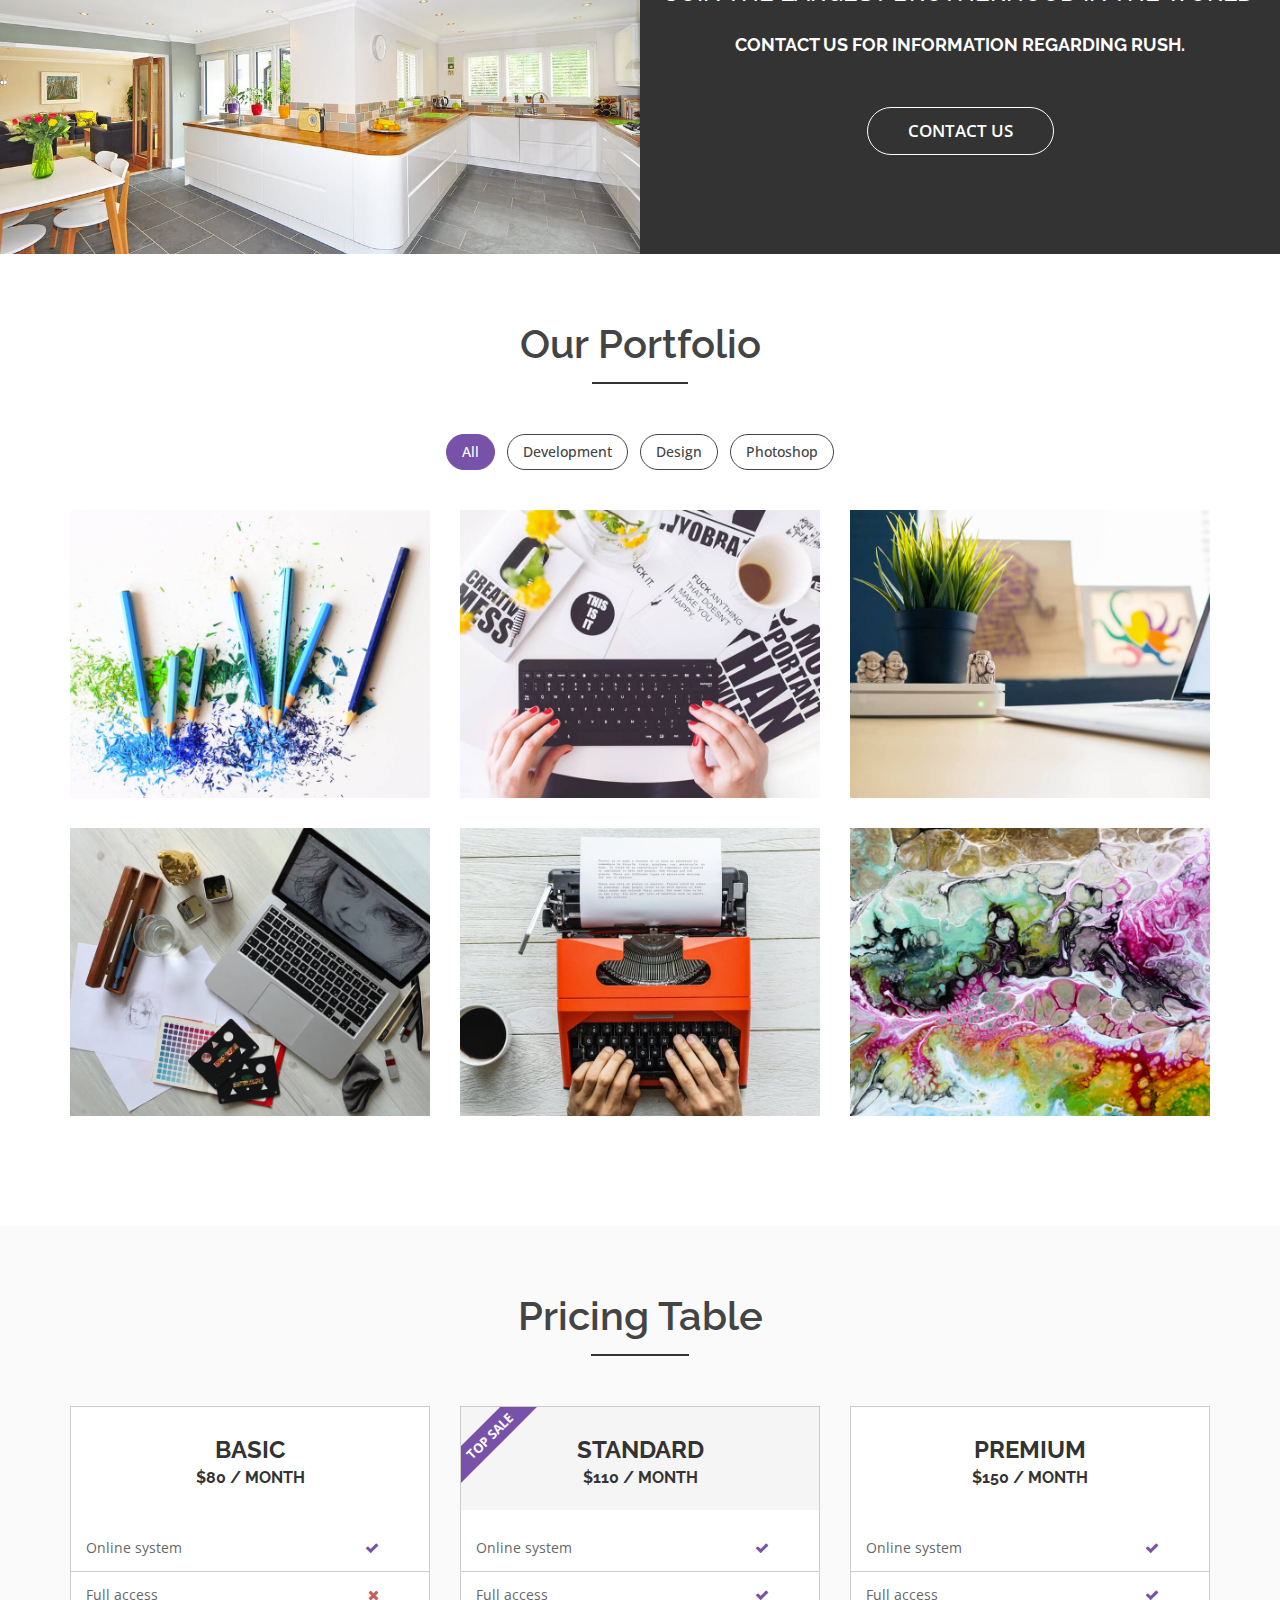
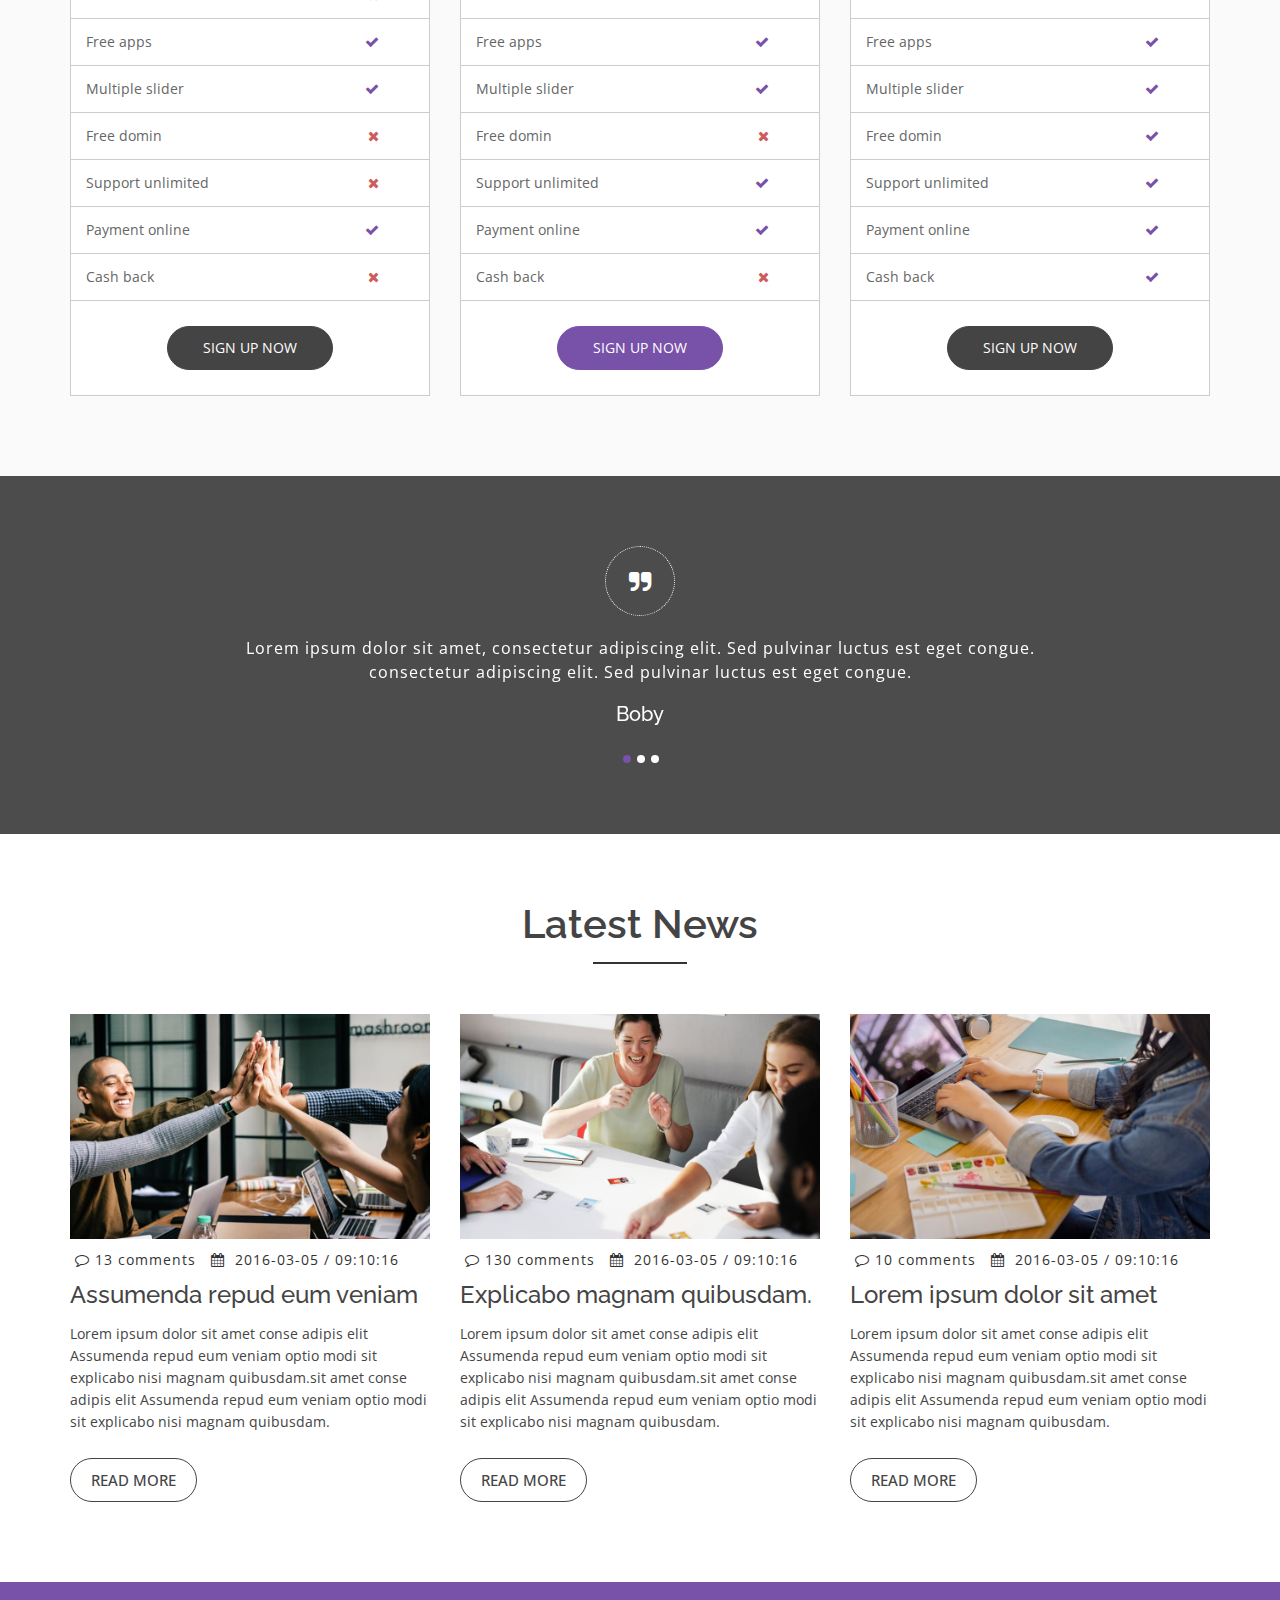
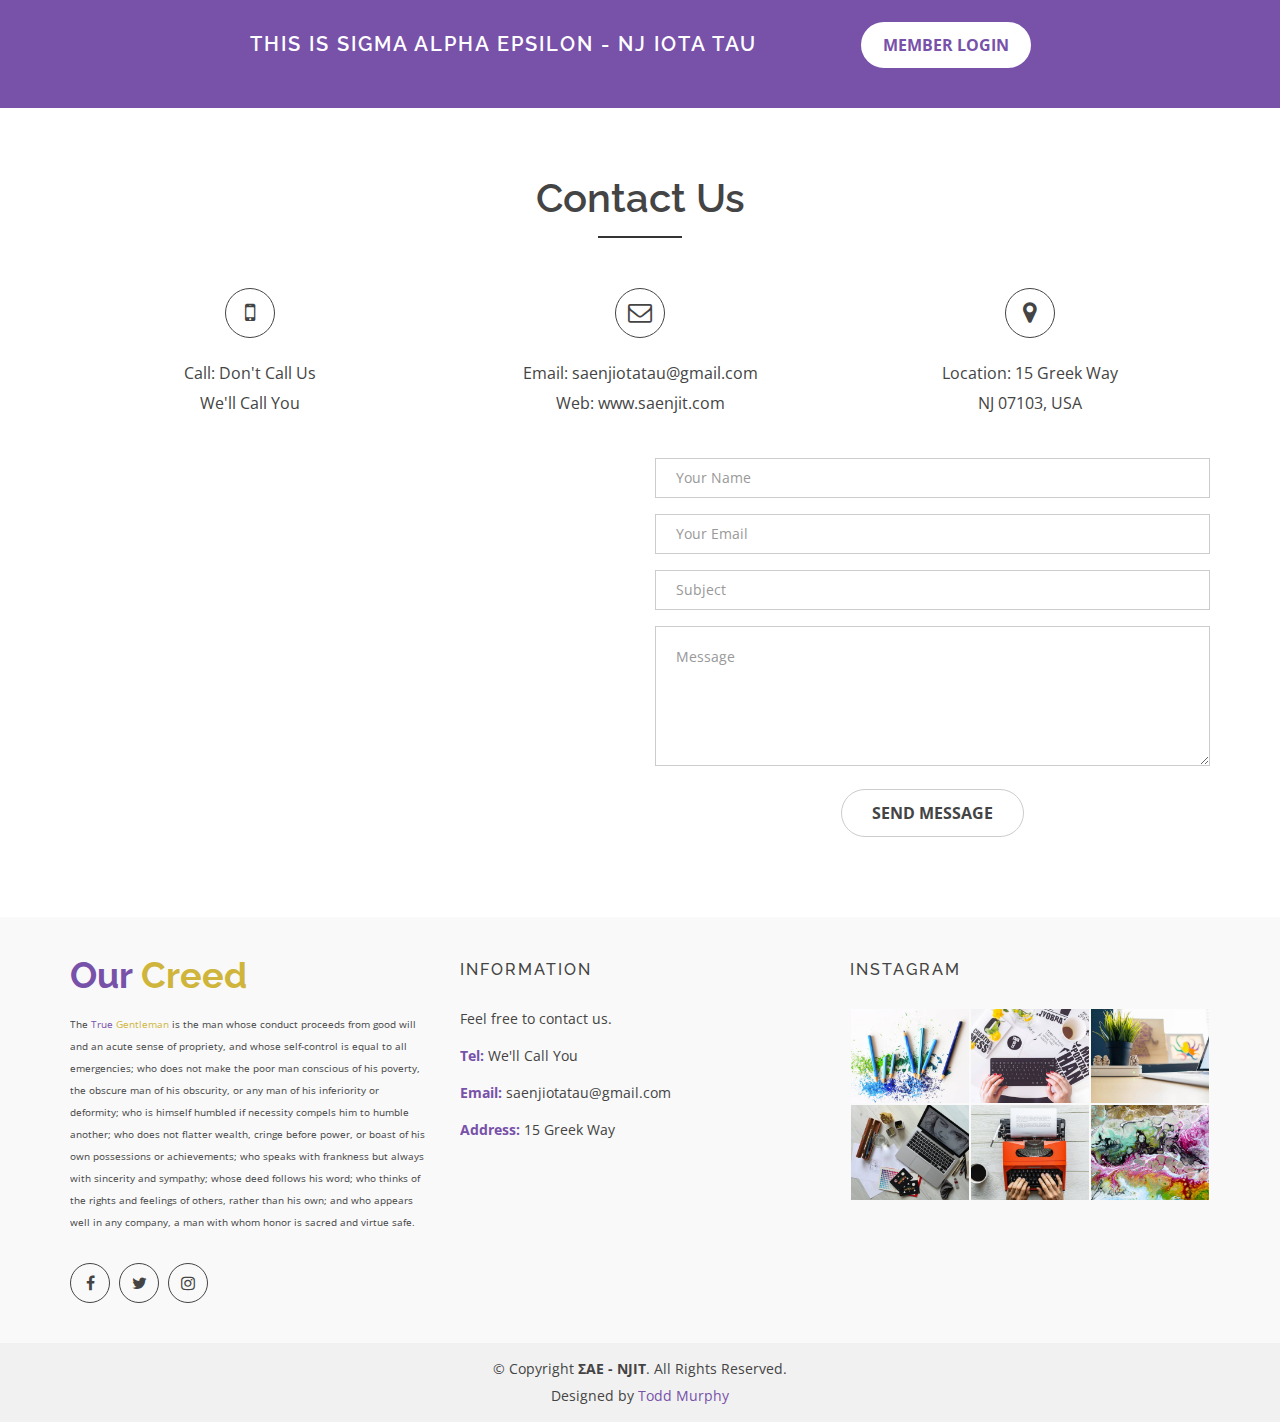
==== commit b315e8b5: "added some FAQ" ====
--- a/new/index.html
+++ b/new/index.html
@@ -457,7 +457,7 @@
                 <div class="panel-heading">
                   <h4 class="check-title">
 											<a data-toggle="collapse" class="active" data-parent="#accordion" href="#check1">
-                                                <span class="acc-icons"></span>Consectetur adipisicing elit.
+                                                <span class="acc-icons"></span> Why join ΣAE?
 											</a>
 										</h4>
                 </div>
@@ -475,14 +475,14 @@
                 <div class="panel-heading">
                   <h4 class="check-title">
 											<a data-toggle="collapse" data-parent="#accordion" href="#check2">
-                                                <span class="acc-icons"></span> Dolore magnam quidem repellat.
+                                                <span class="acc-icons"></span> What are your Philanthropies?
 											</a>
 										</h4>
                 </div>
                 <div id="check2" class="panel-collapse collapse">
                   <div class="panel-body">
                     <p>
-                      Redug Lefes dolor sit amet, consectetur adipisicing elit. Aspernatur, tempore, commodi quas mollitia dolore magnam quidem repellat, culpa voluptates laboriosam maiores alias accusamus recusandae vero aperiam sint nulla beatae eos.
+                      Our National Philanthropy is Children's Miracle Network. Our Local Philanthropy is Newark Public School System.
                     </p>
                   </div>
                 </div>
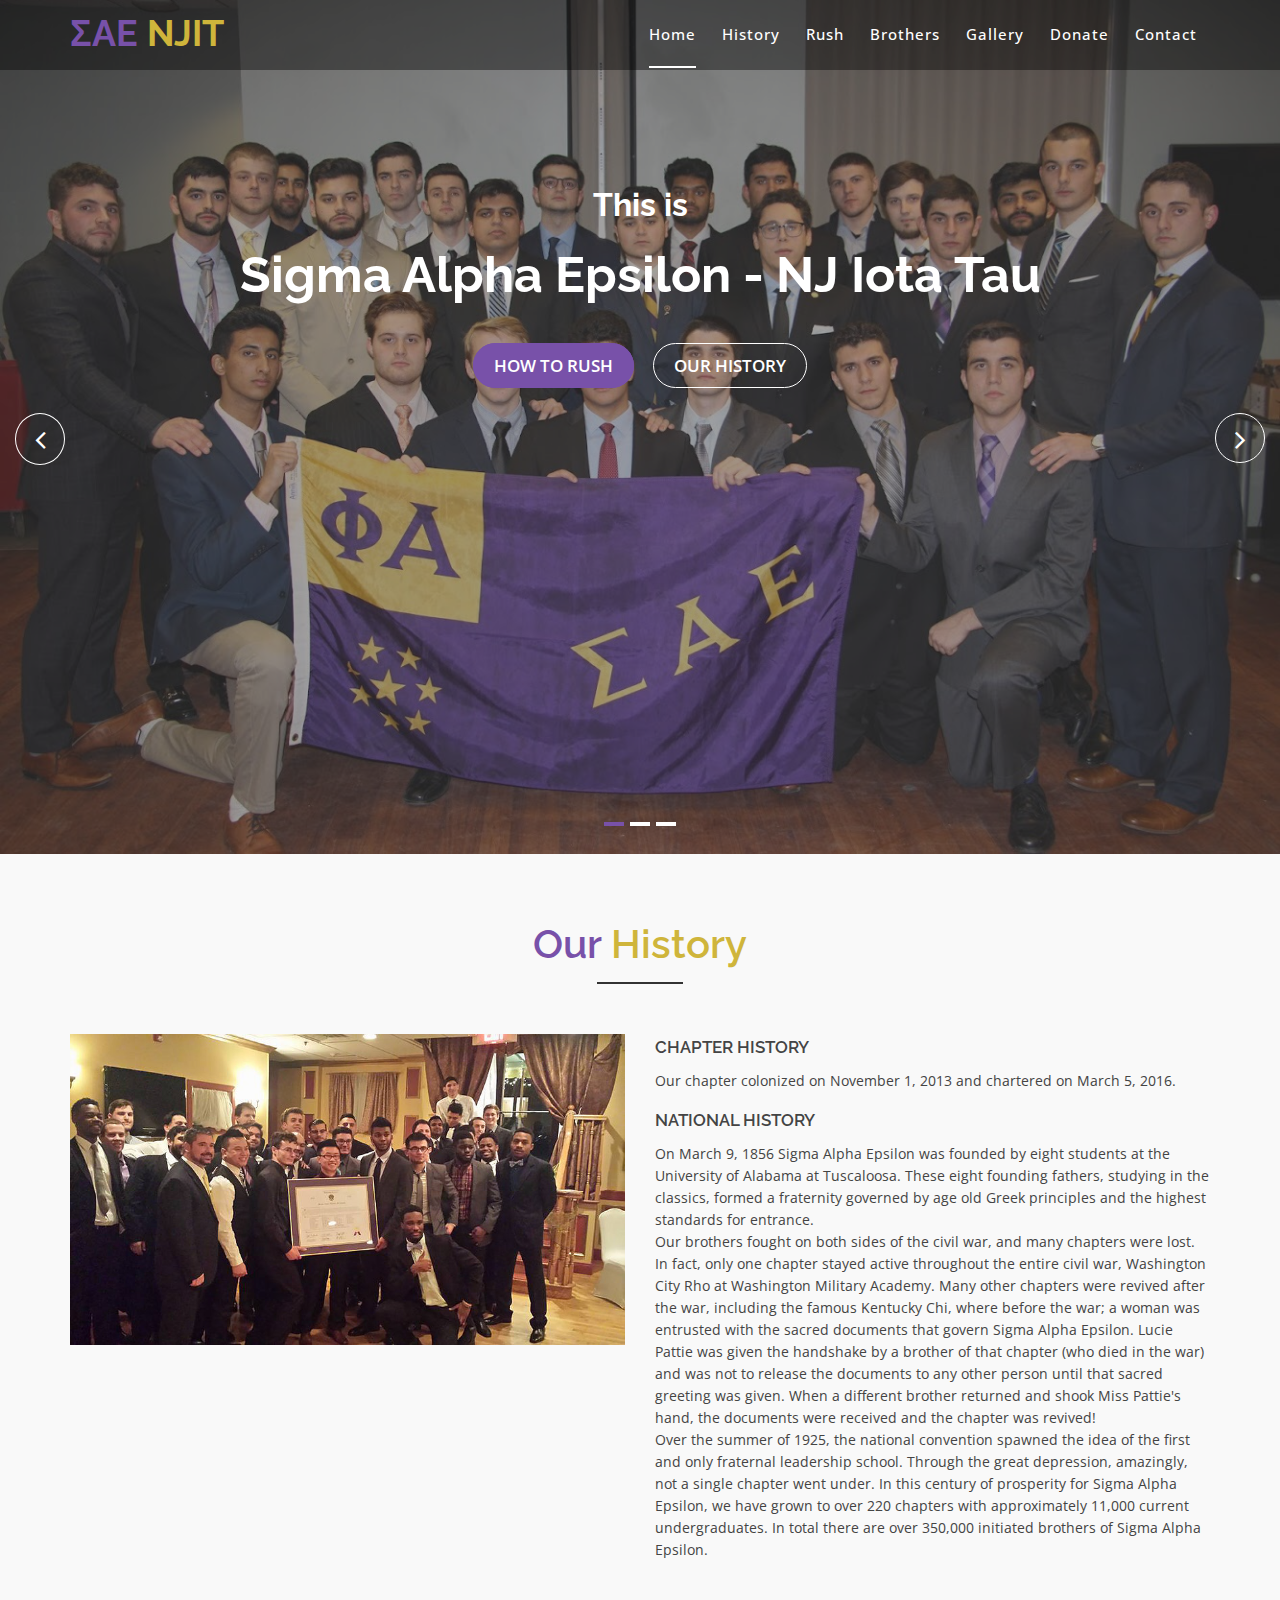
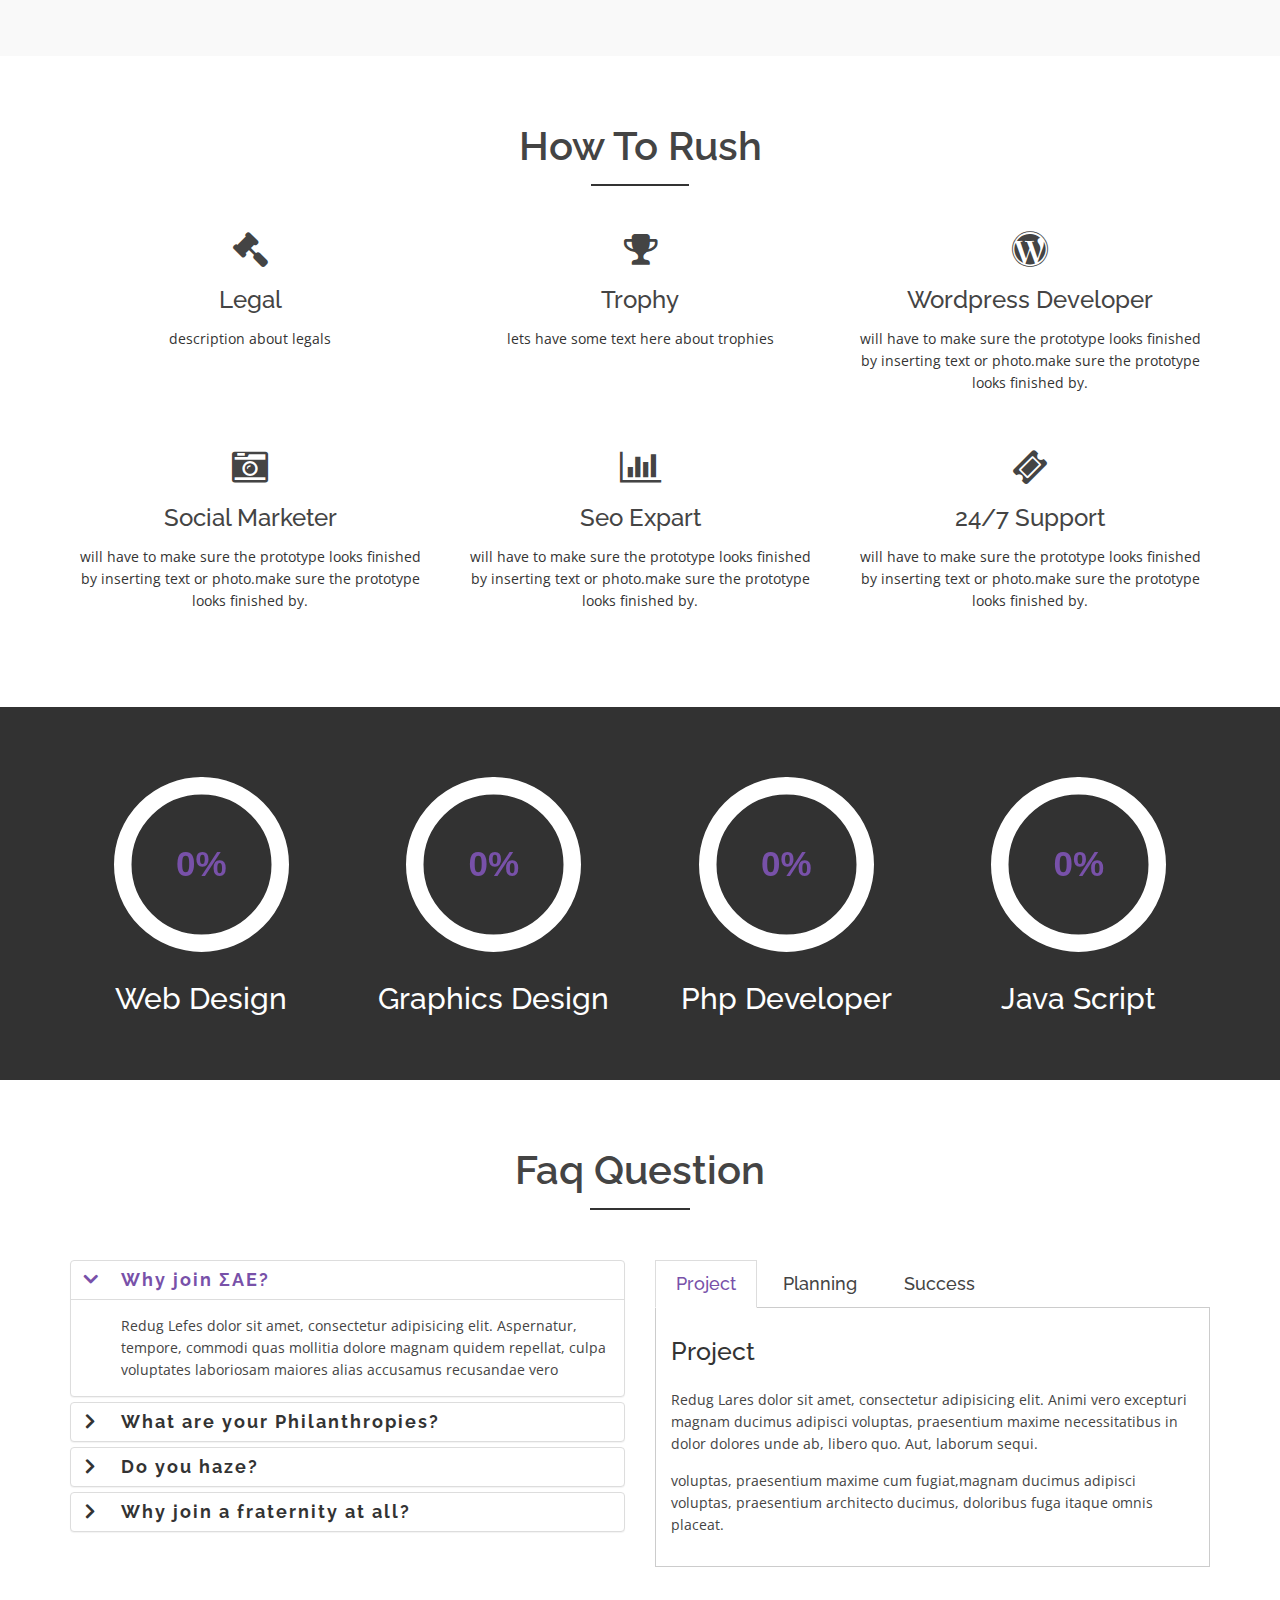
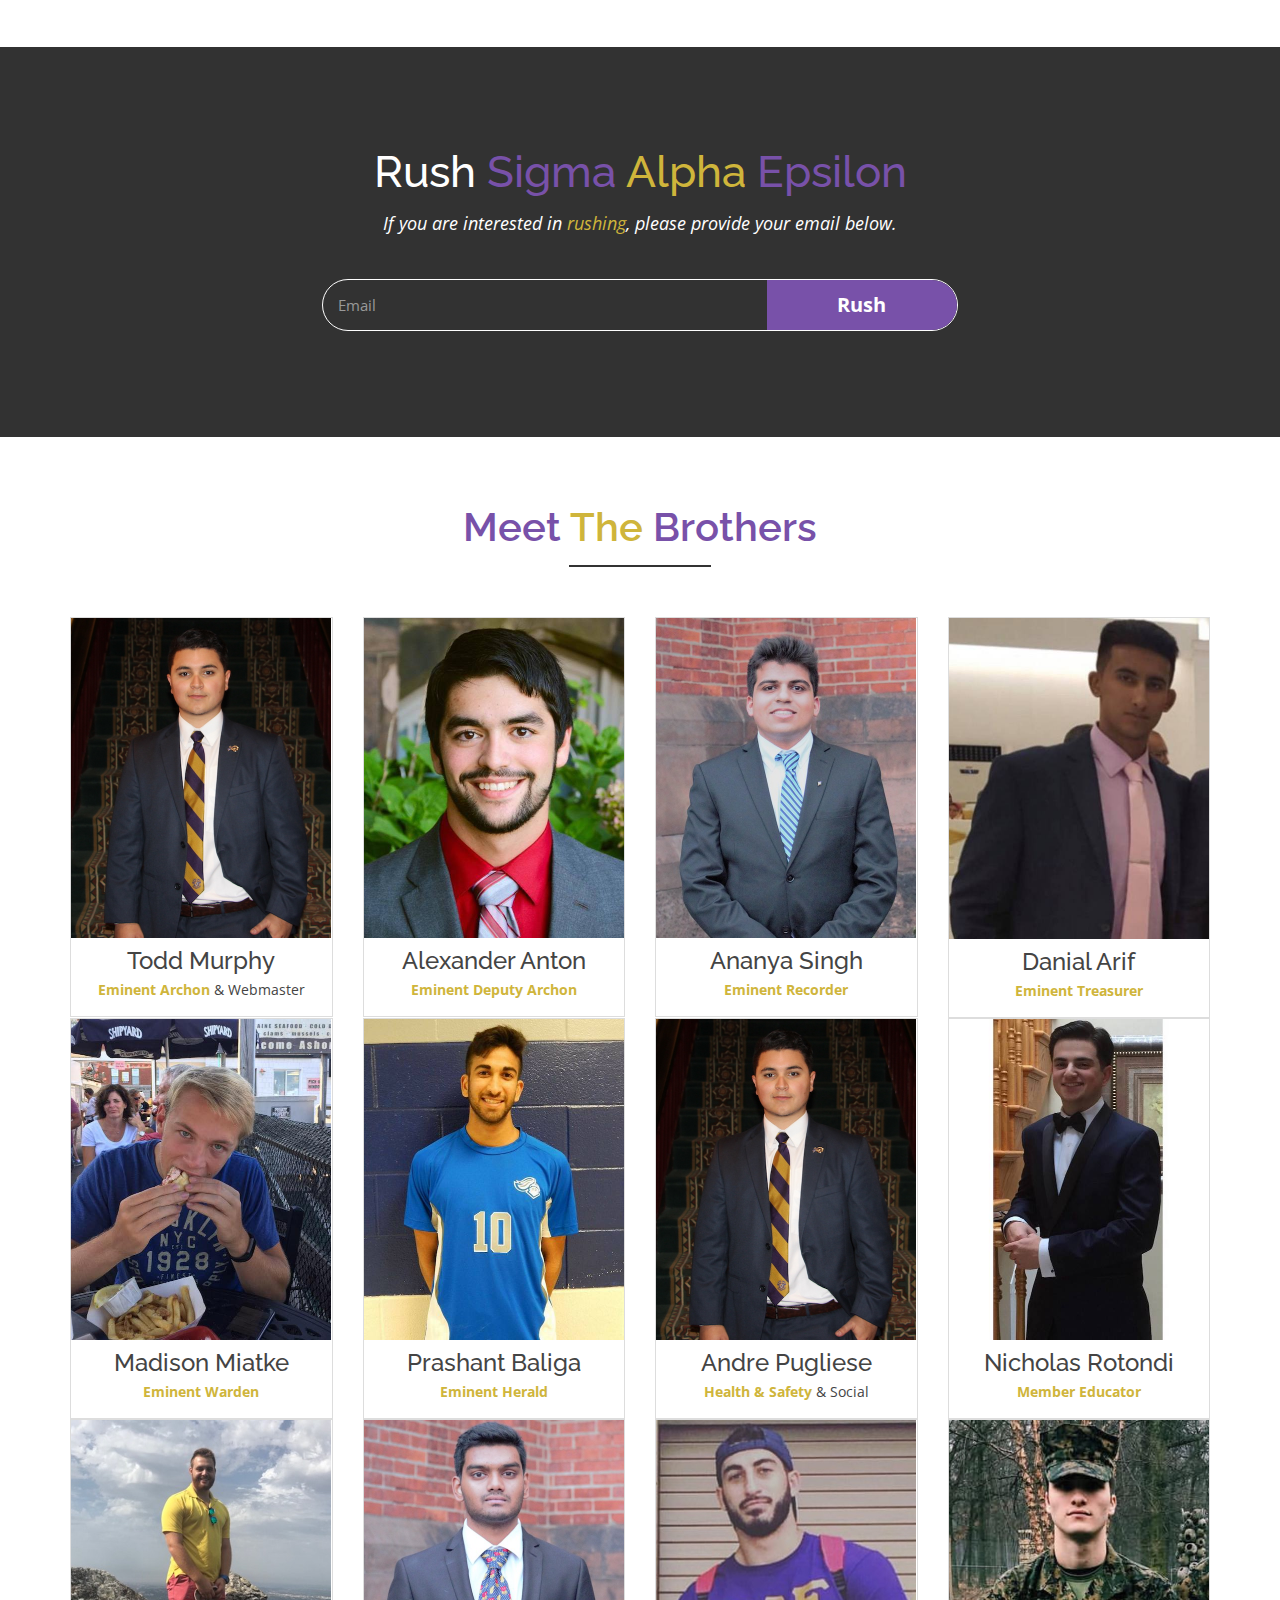
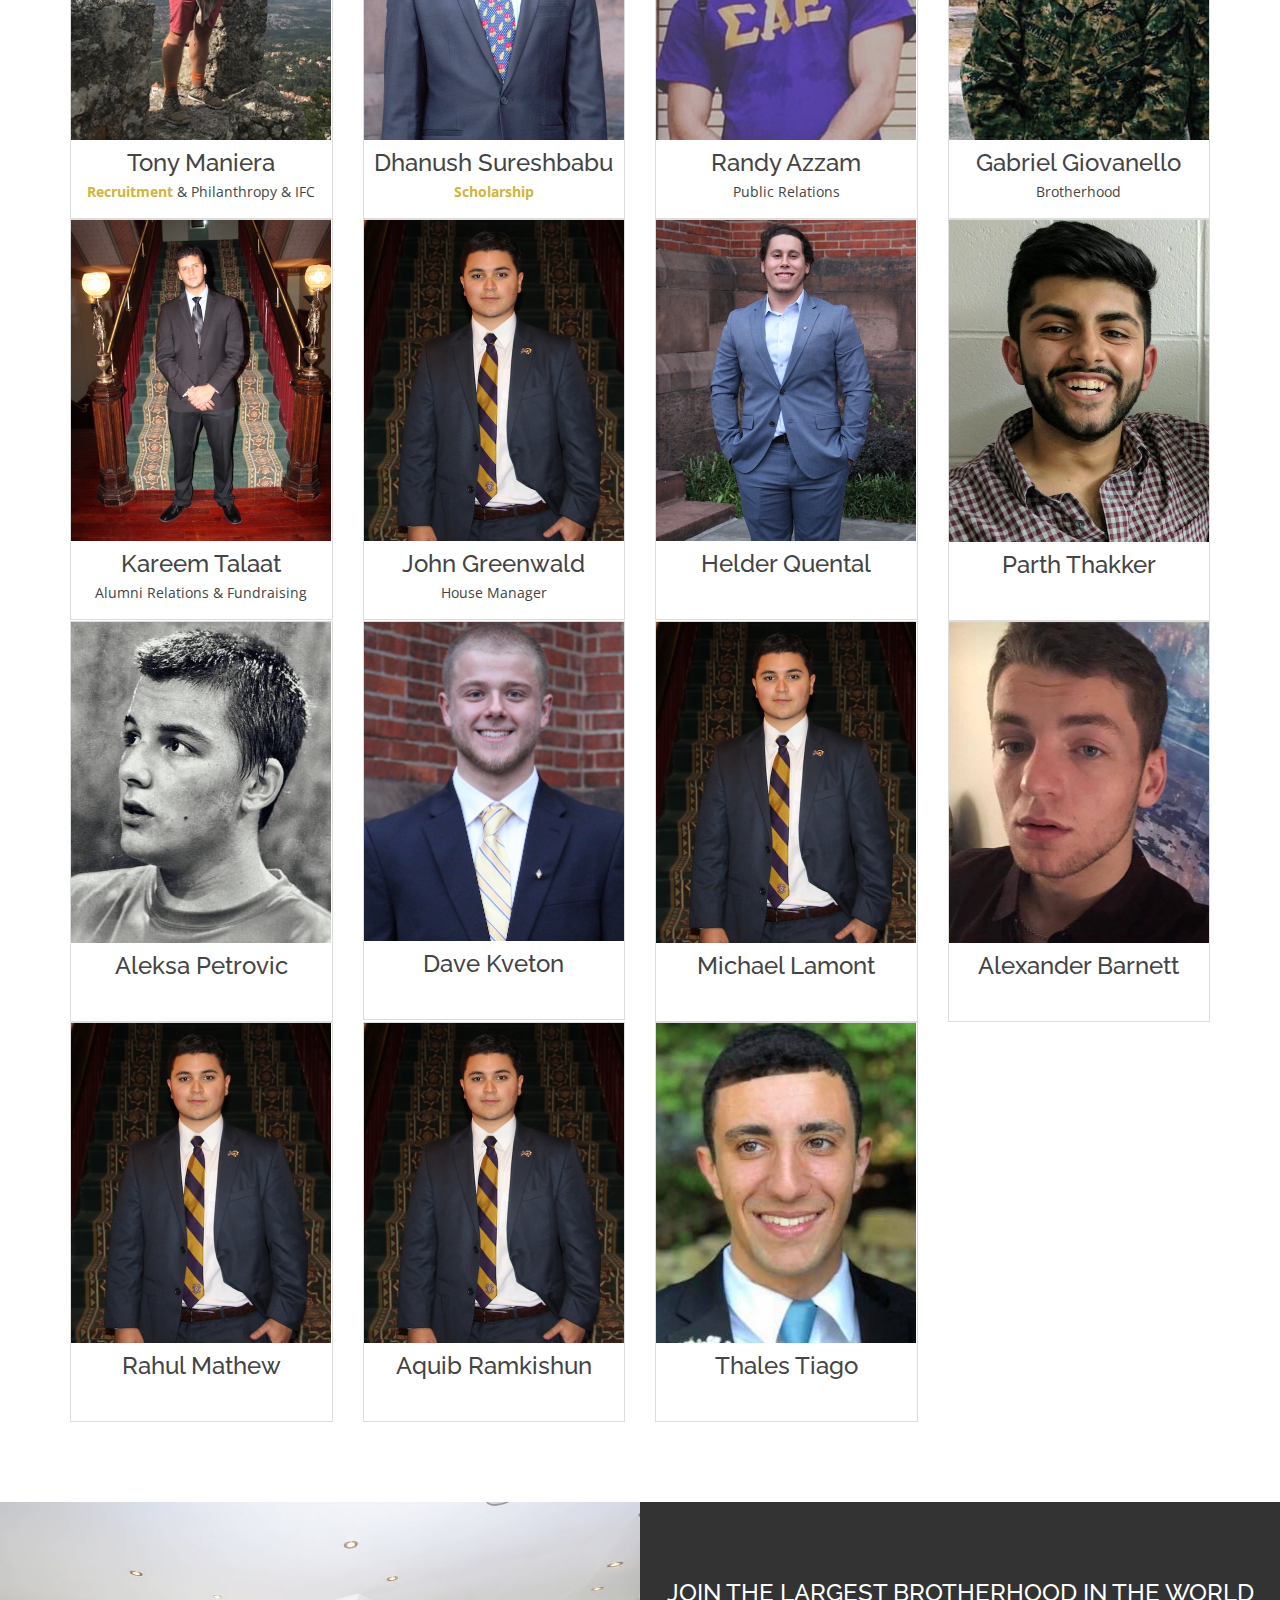
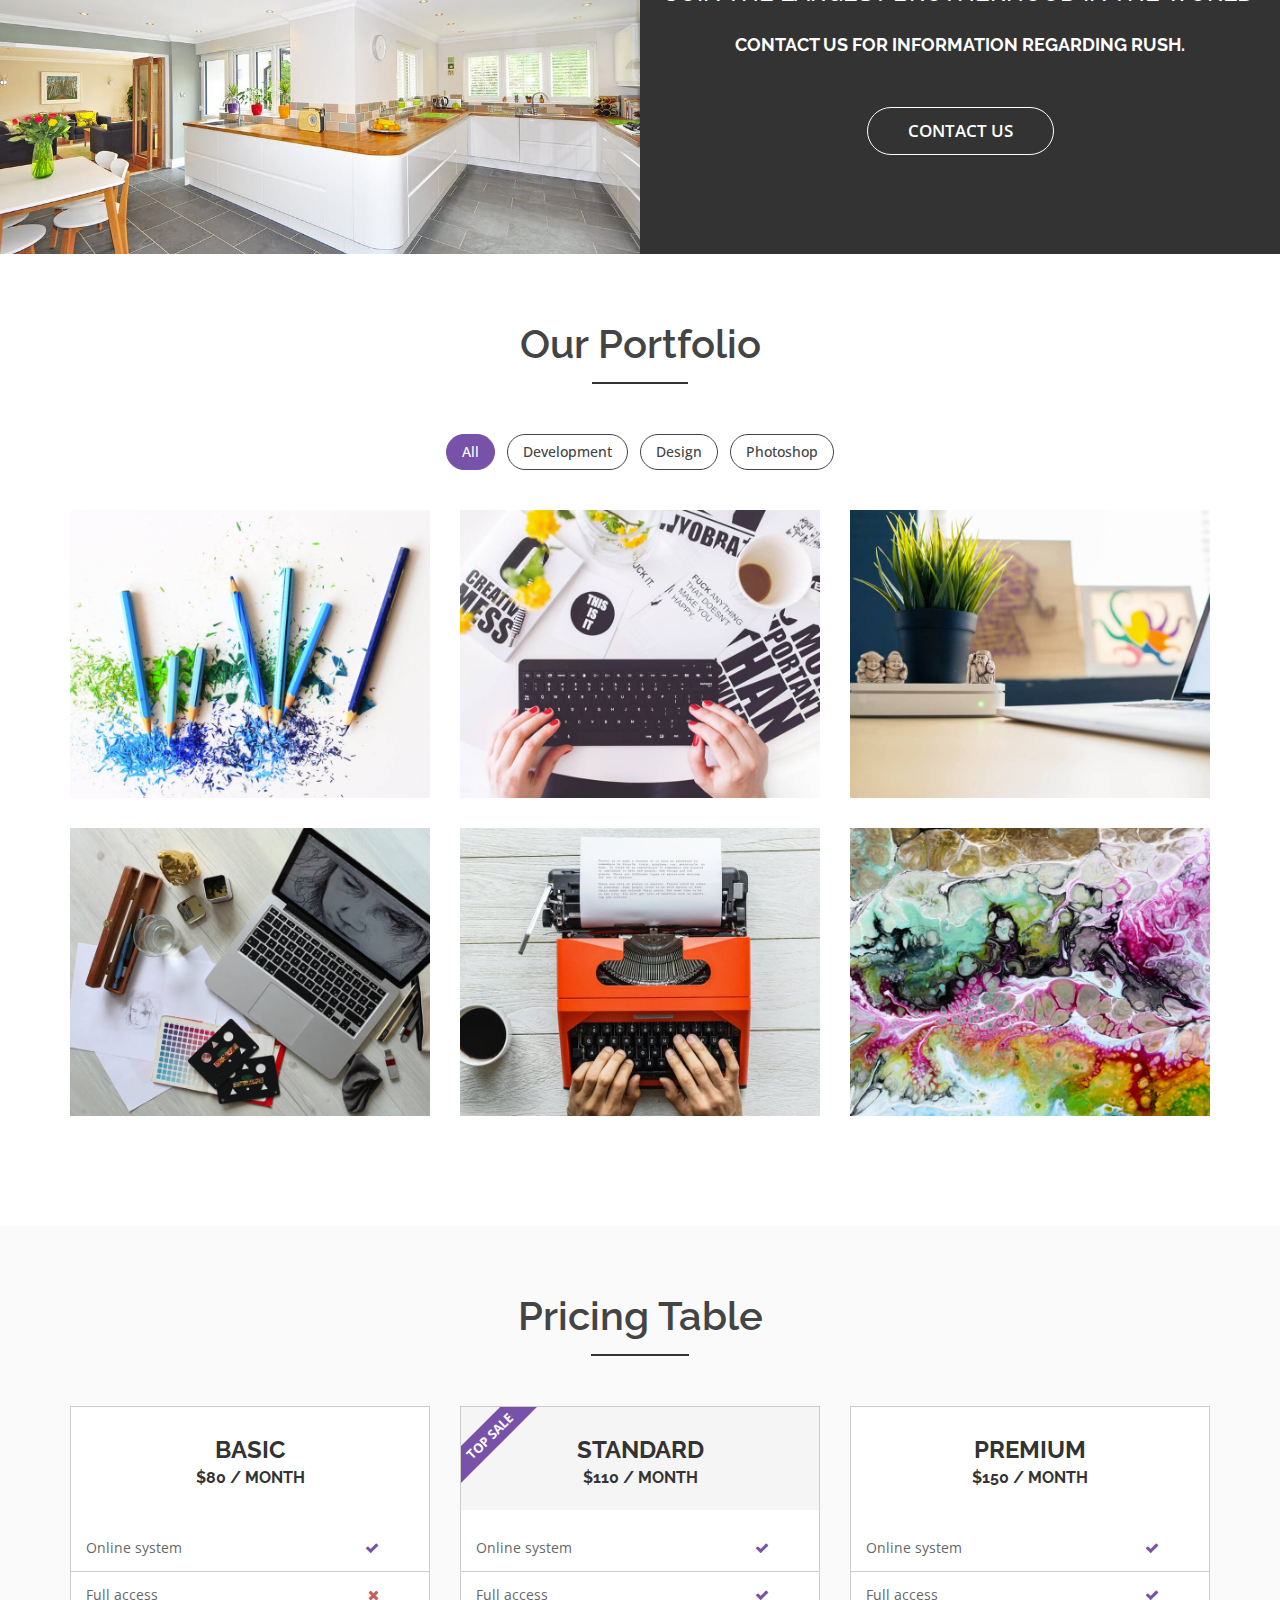
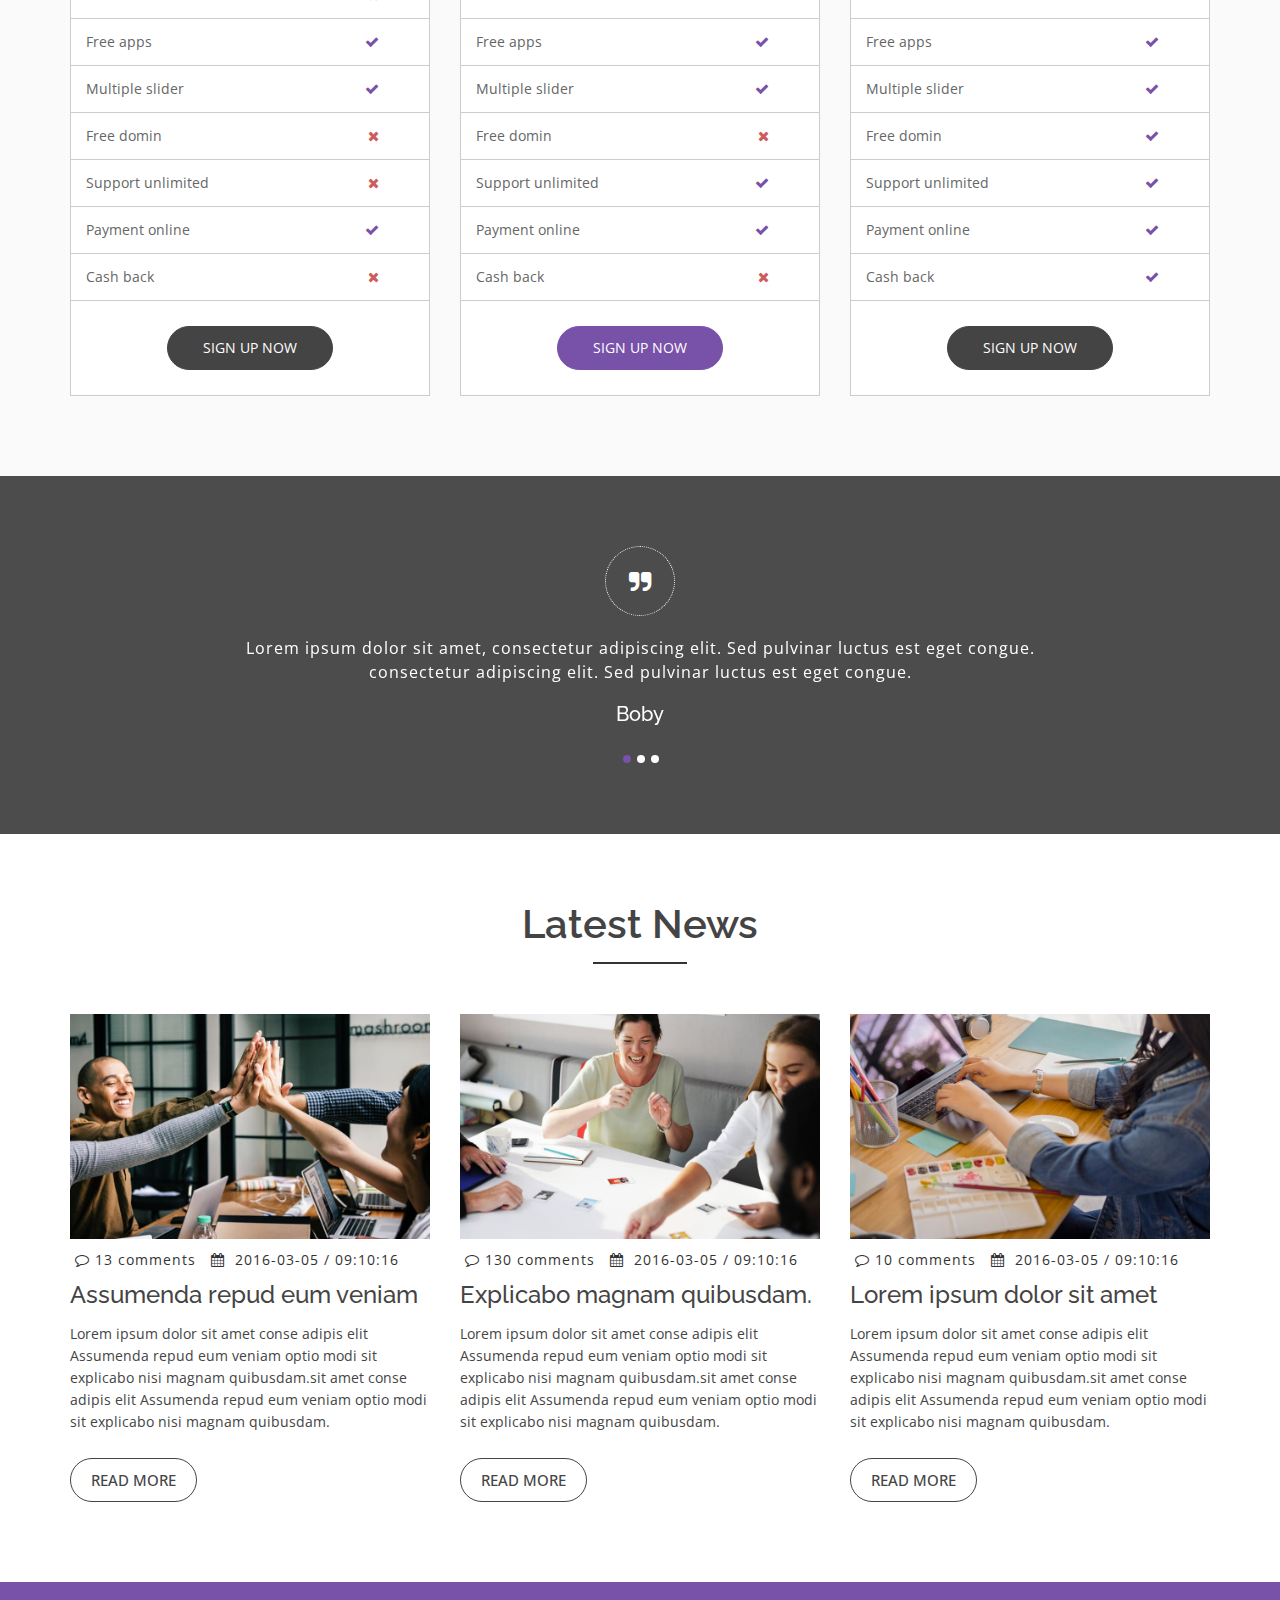
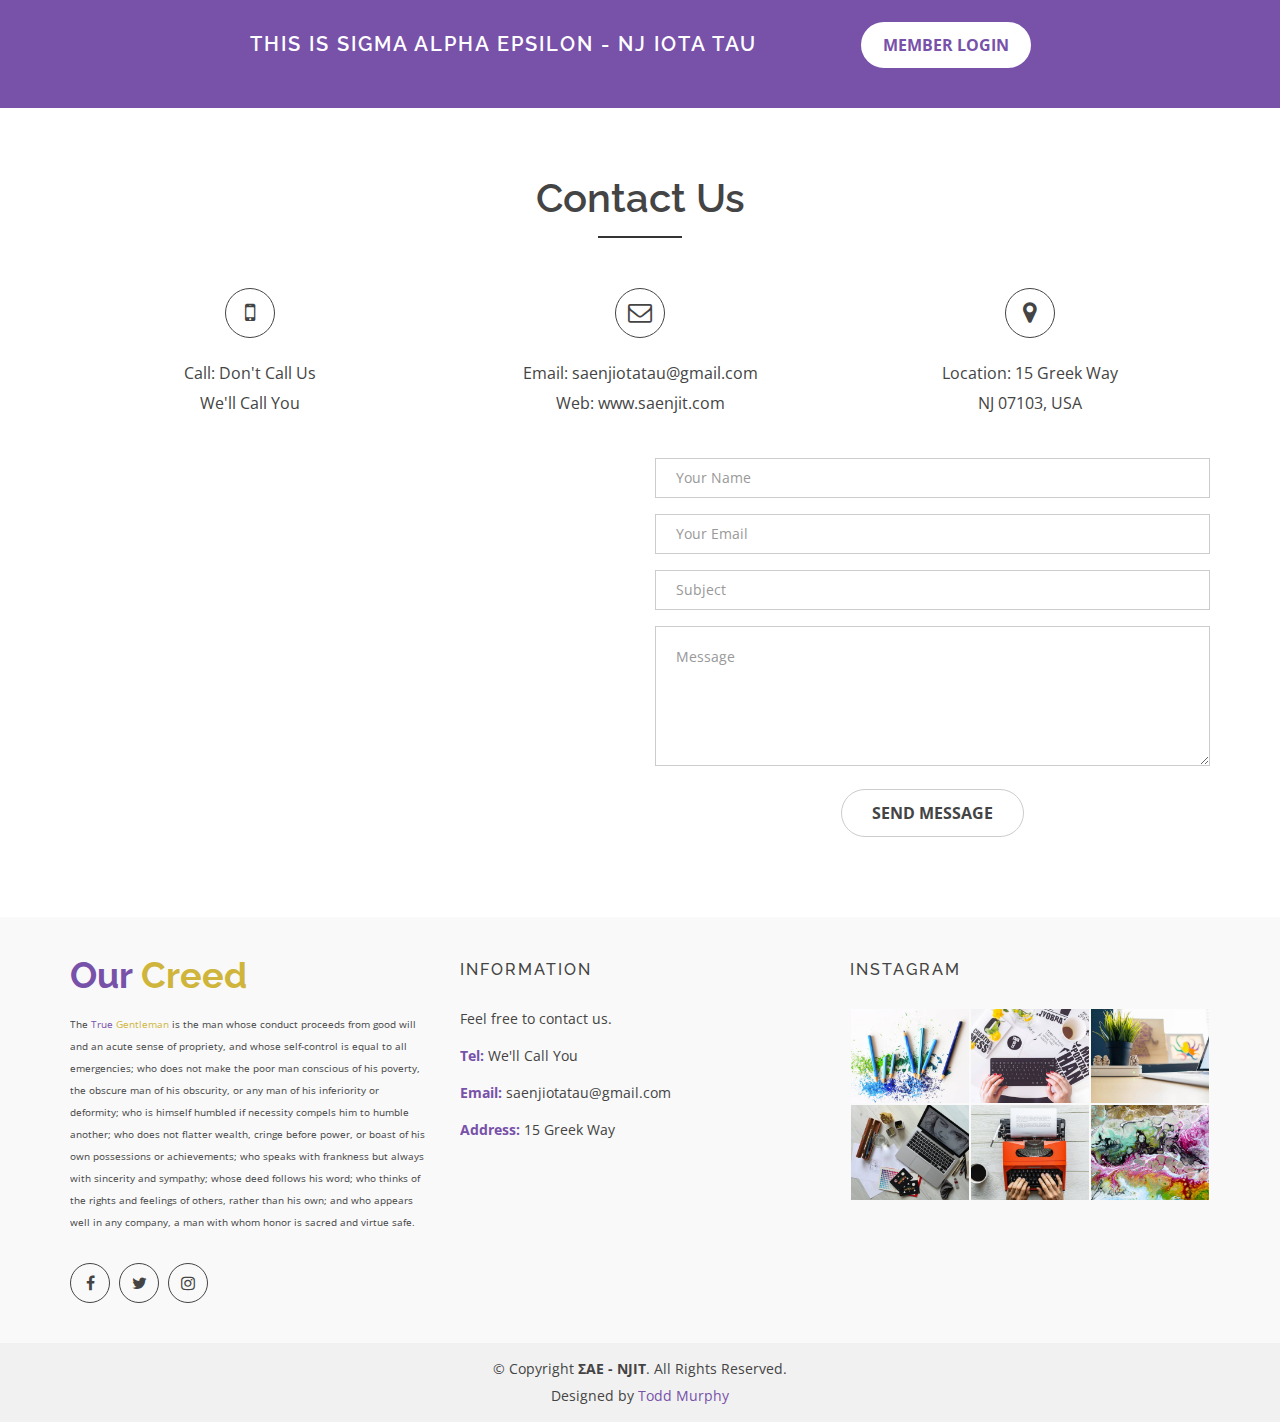
==== commit c6fcc4e3: "added some FAQ" ====
--- a/new/index.html
+++ b/new/index.html
@@ -493,14 +493,14 @@
                 <div class="panel-heading">
                   <h4 class="check-title">
 											<a data-toggle="collapse" data-parent="#accordion" href="#check3">
-                                                <span class="acc-icons"></span>Redug Lefes dolor sit.
+                                                <span class="acc-icons"></span> Do you haze?
 											</a>
 										</h4>
                 </div>
                 <div id="check3" class="panel-collapse collapse ">
                   <div class="panel-body">
                     <p>
-                      Redug Lefes dolor sit amet, consectetur adipisicing elit. Aspernatur, tempore, commodi quas mollitia dolore magnam quidem repellat, culpa voluptates laboriosam maiores alias accusamus recusandae vero aperiam sint nulla beatae eos.
+                      Of course not! ΣAE was one of the first fraternities in the world to get rid of the pledge process. Once you are initiated, you are admitted for life and granted full member status.
                     </p>
                   </div>
                 </div>
@@ -511,14 +511,14 @@
                 <div class="panel-heading">
                   <h4 class="check-title">
 											<a data-toggle="collapse" data-parent="#accordion" href="#check4">
-                                                <span class="acc-icons"></span>Maiores alias accusamus
+                                                <span class="acc-icons"></span> Why join a fraternity at all?
 											</a>
 										</h4>
                 </div>
                 <div id="check4" class="panel-collapse collapse">
                   <div class="panel-body">
                     <p>
-                      Redug Lefes dolor sit amet, consectetur adipisicing elit. Aspernatur, tempore, commodi quas mollitia dolore magnam quidem repellat, culpa voluptates laboriosam maiores alias accusamus recusandae vero aperiam sint nulla beatae eos.
+                      Based on ancient Greek principles, fraternities and sororities exhibit their values in action by contributing to worthy causes in the community. Greek organizations also constantly strive for academic success. The value of intellectual curiosity does not end when one earns a diploma; rather it is held throughout a lifetime. Fraternities and sororities develop ongoing programs and initiatives that are designed to help students achieve academic goals and to pursue the goal of philanthropic service in a variety of ways. With so many organizations to choose from, there is a home for everyone interested in joining our community.
                     </p>
                   </div>
                 </div>
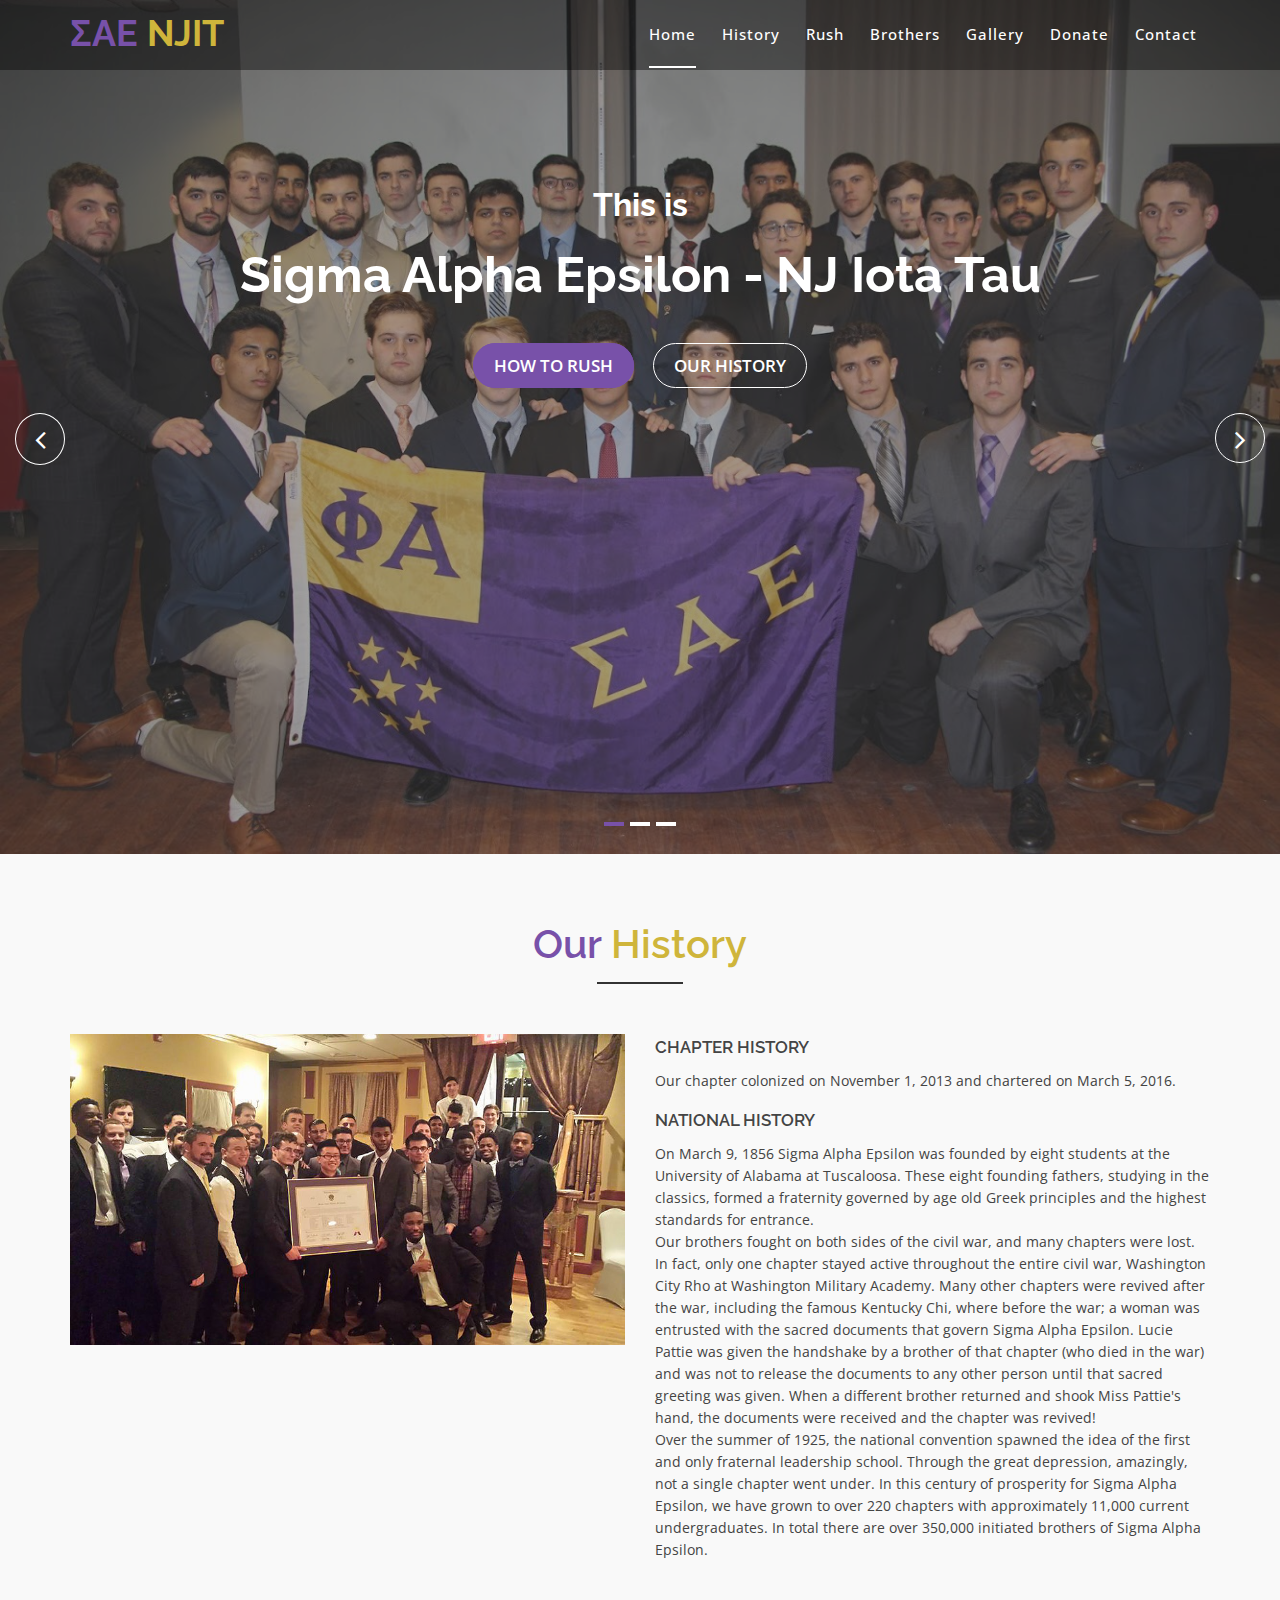
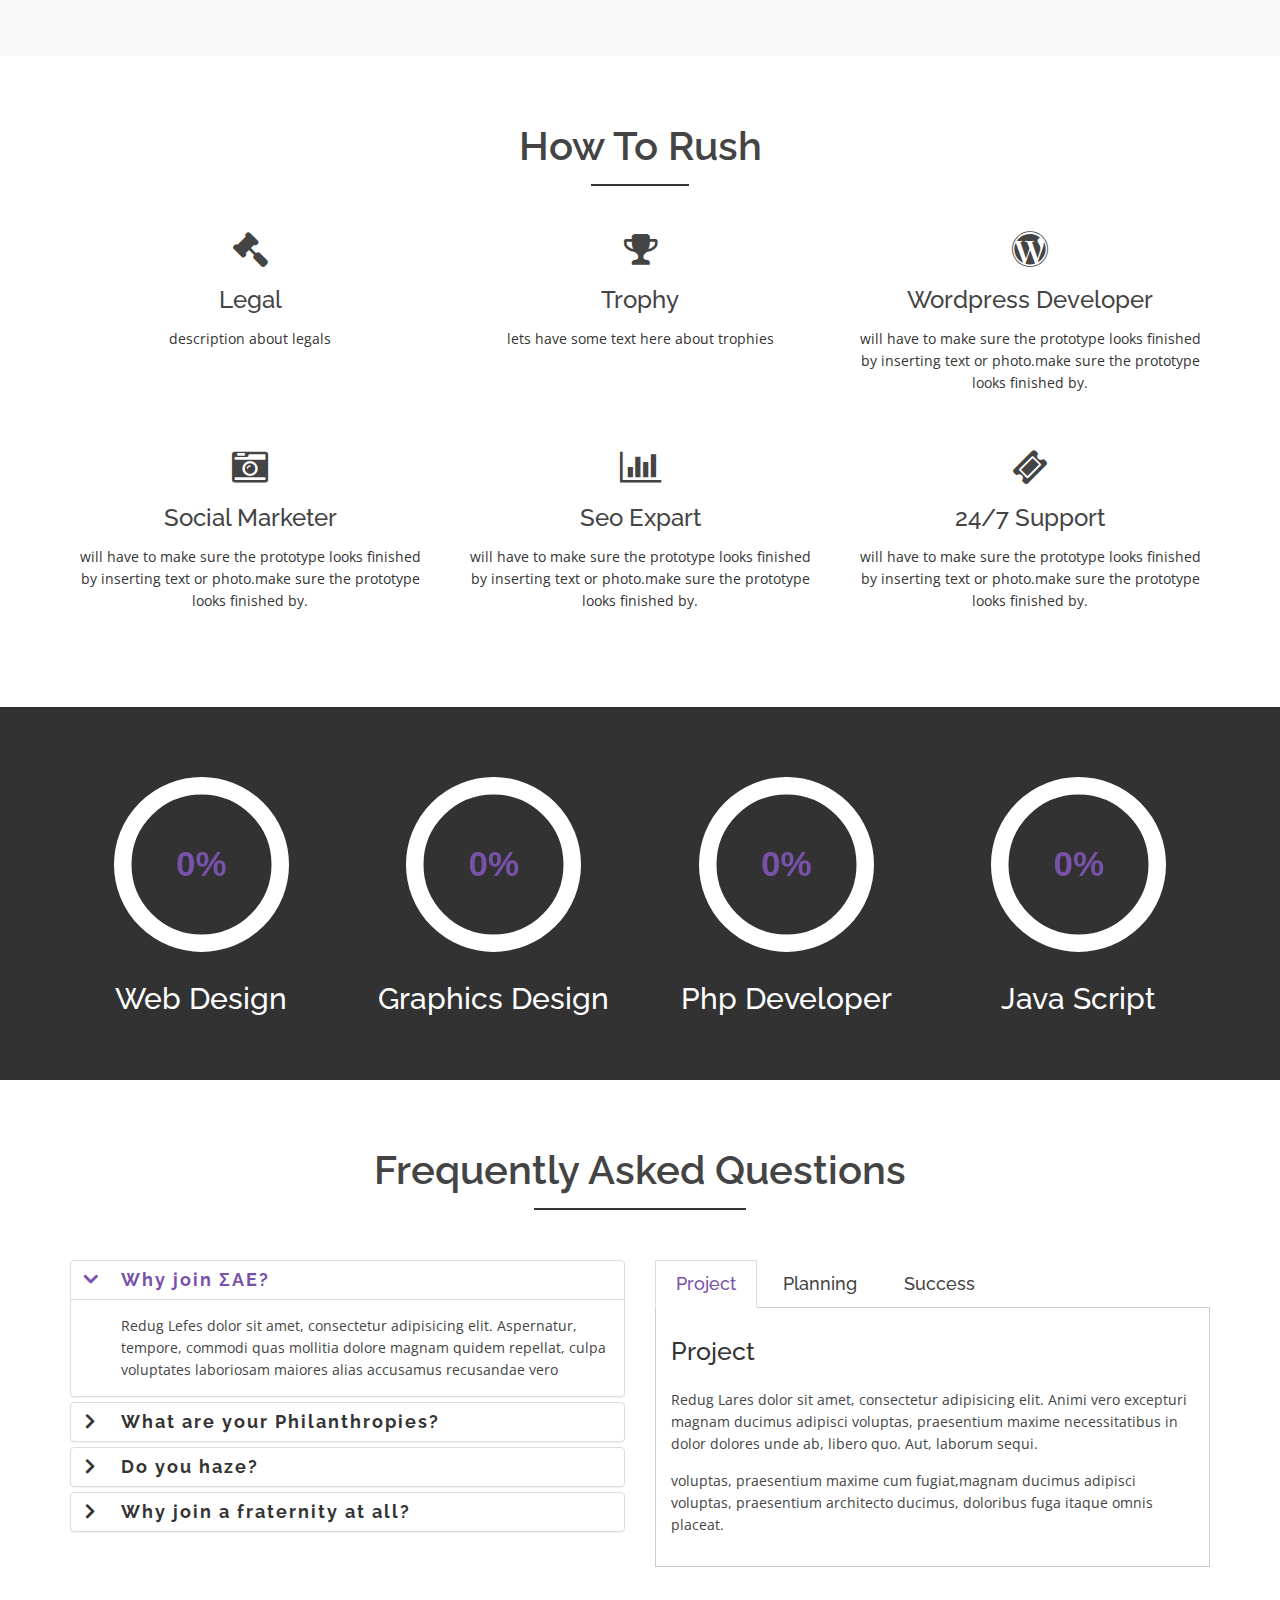
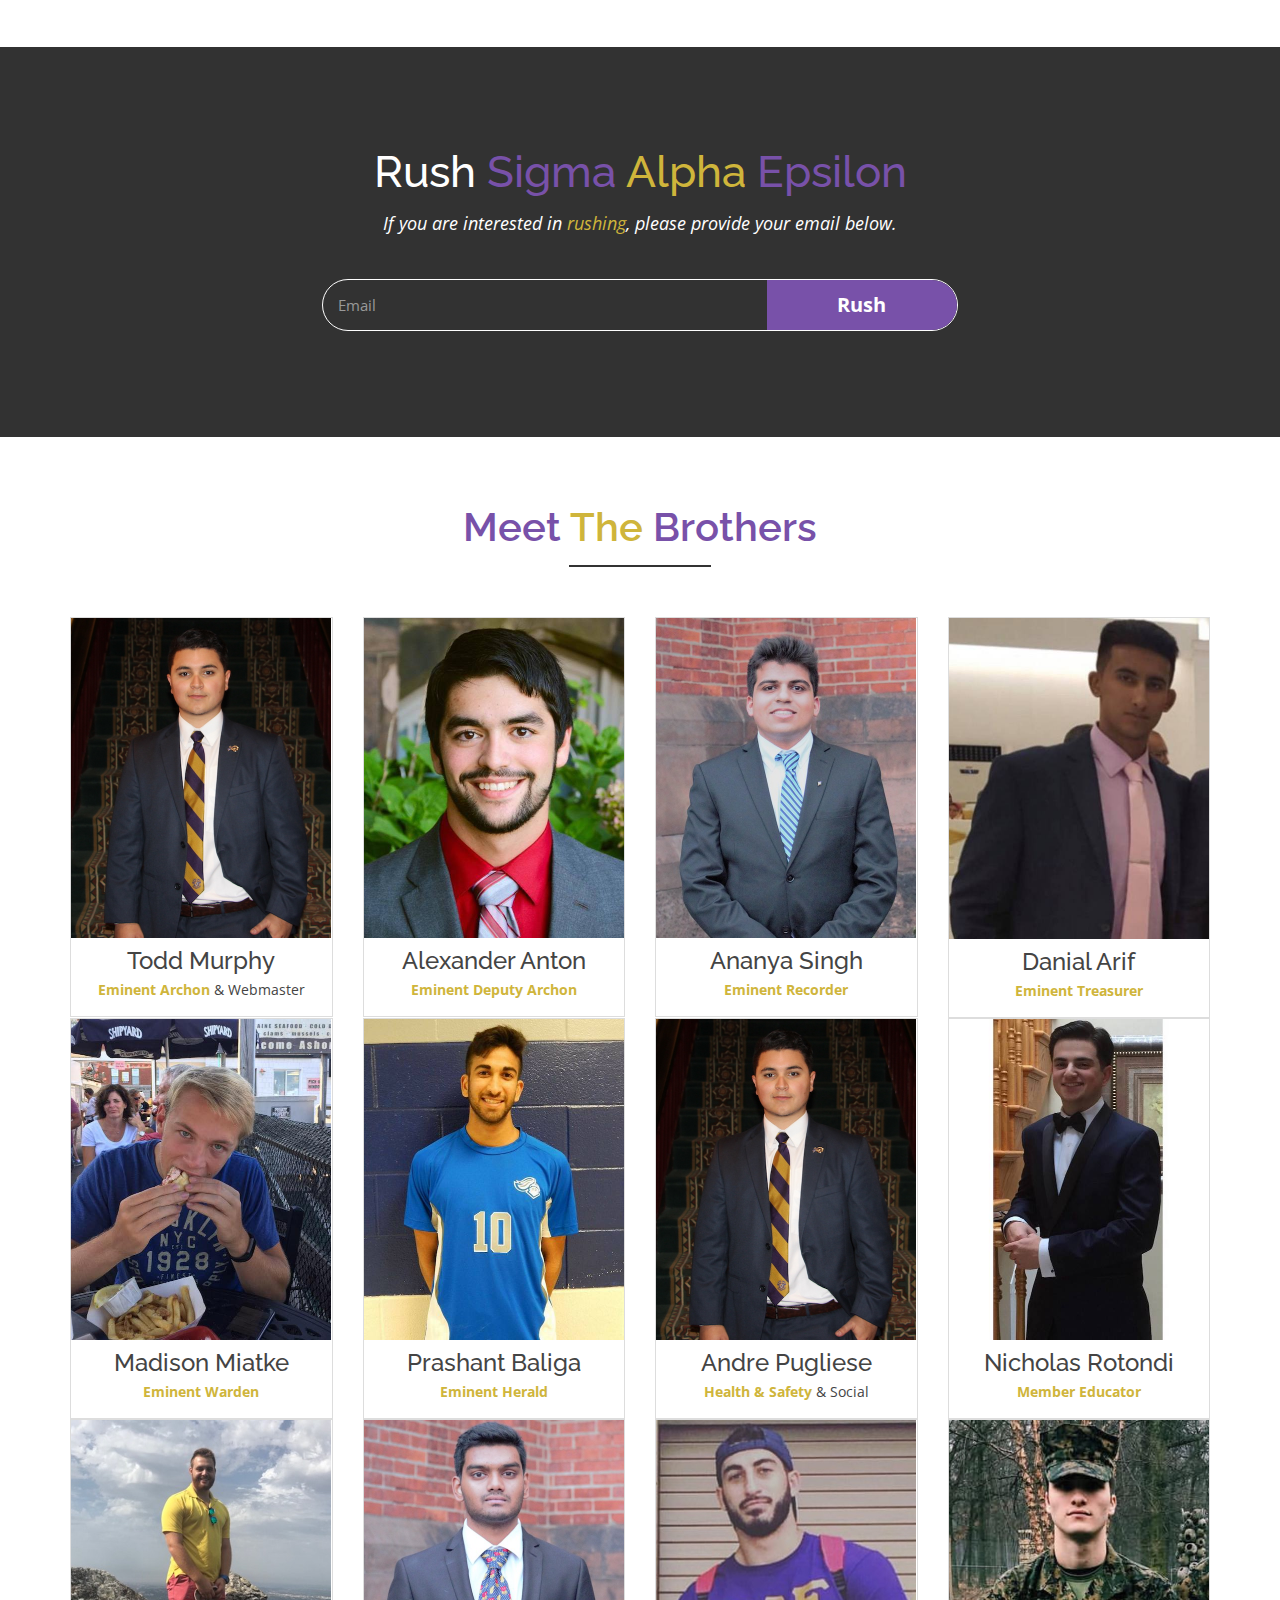
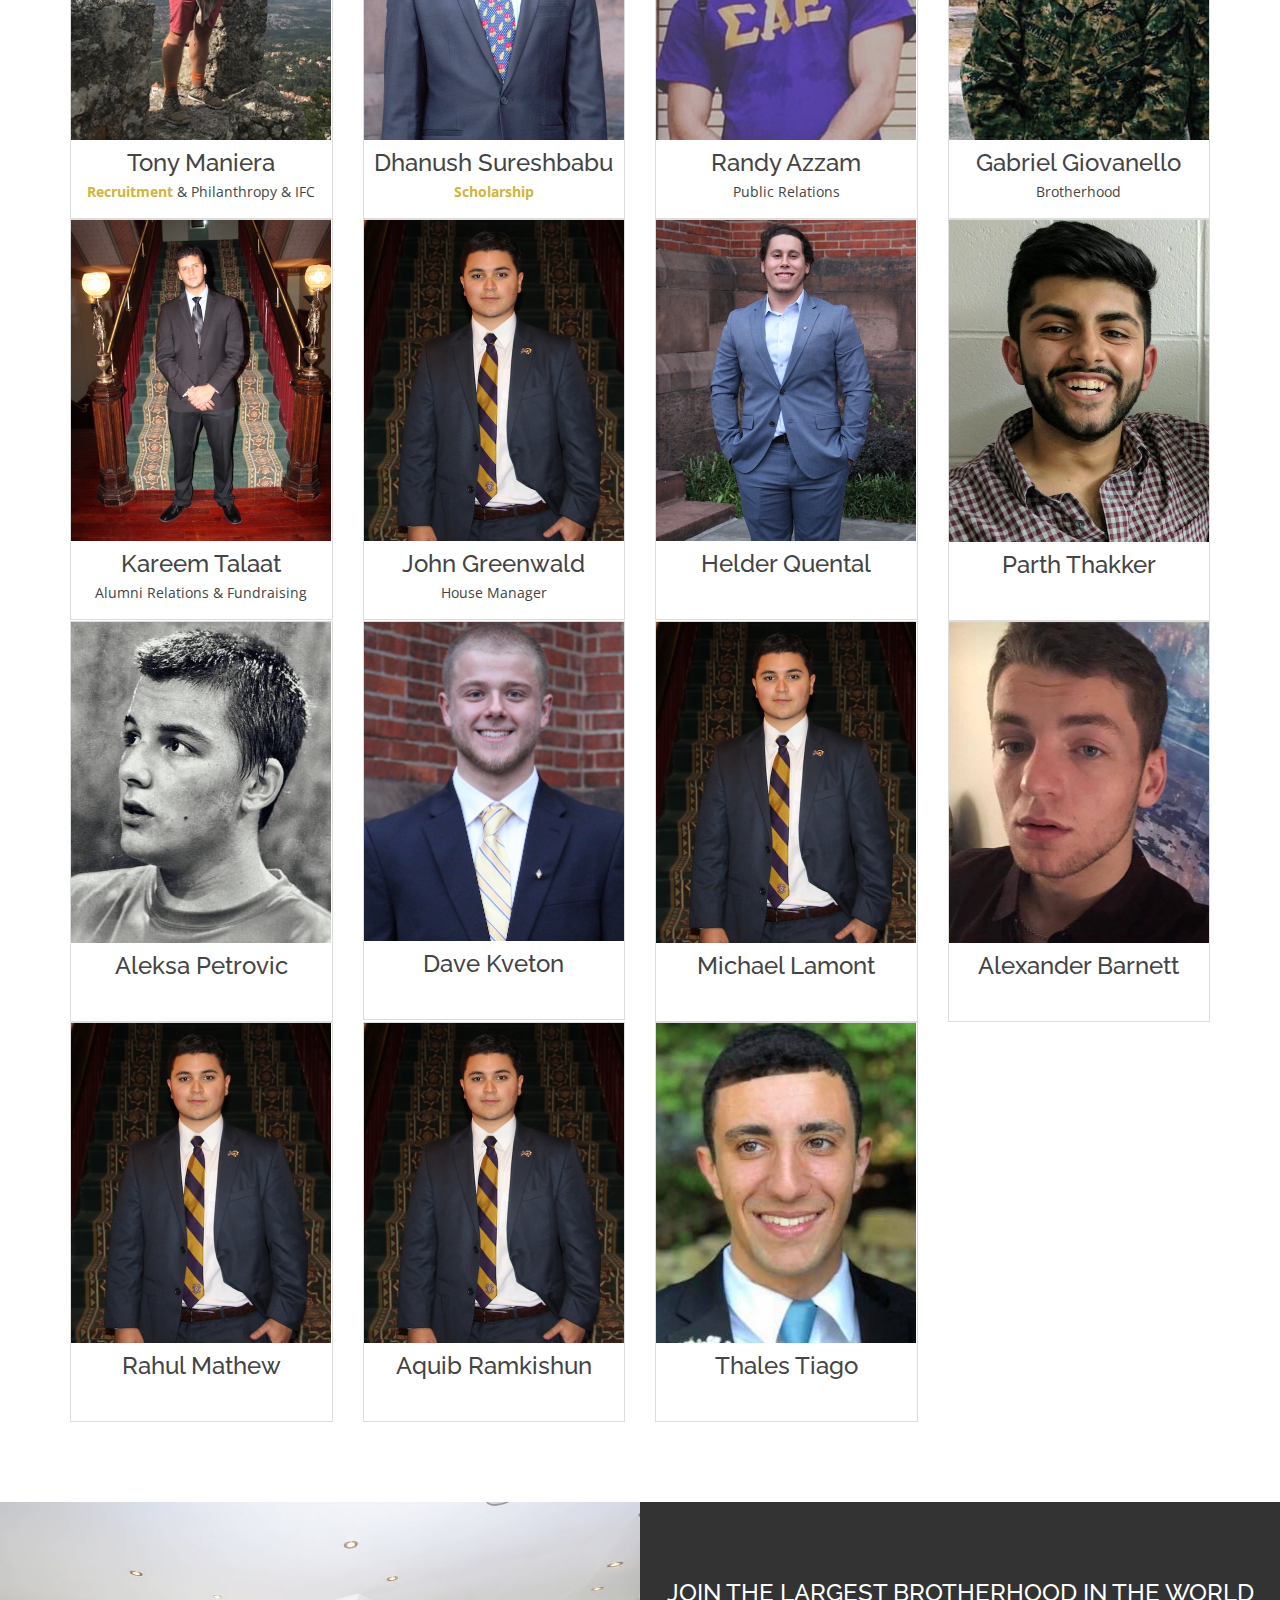
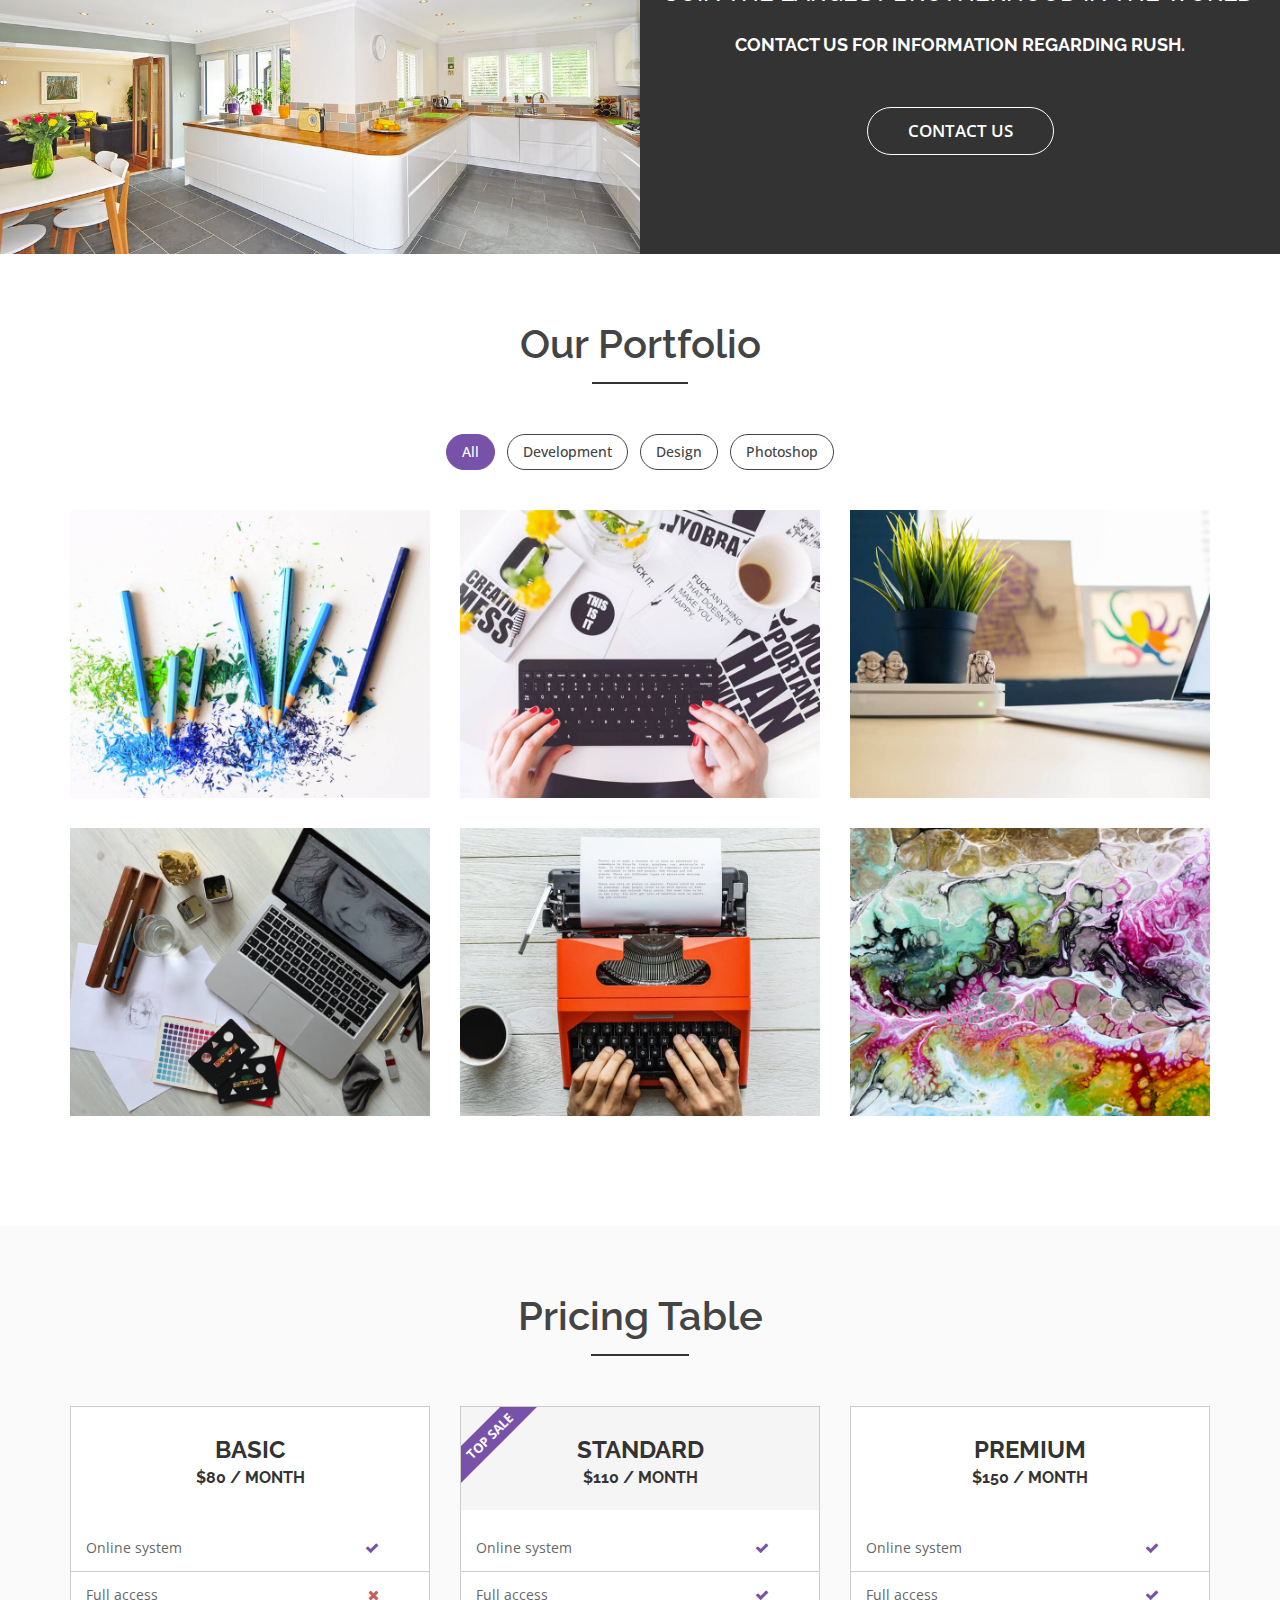
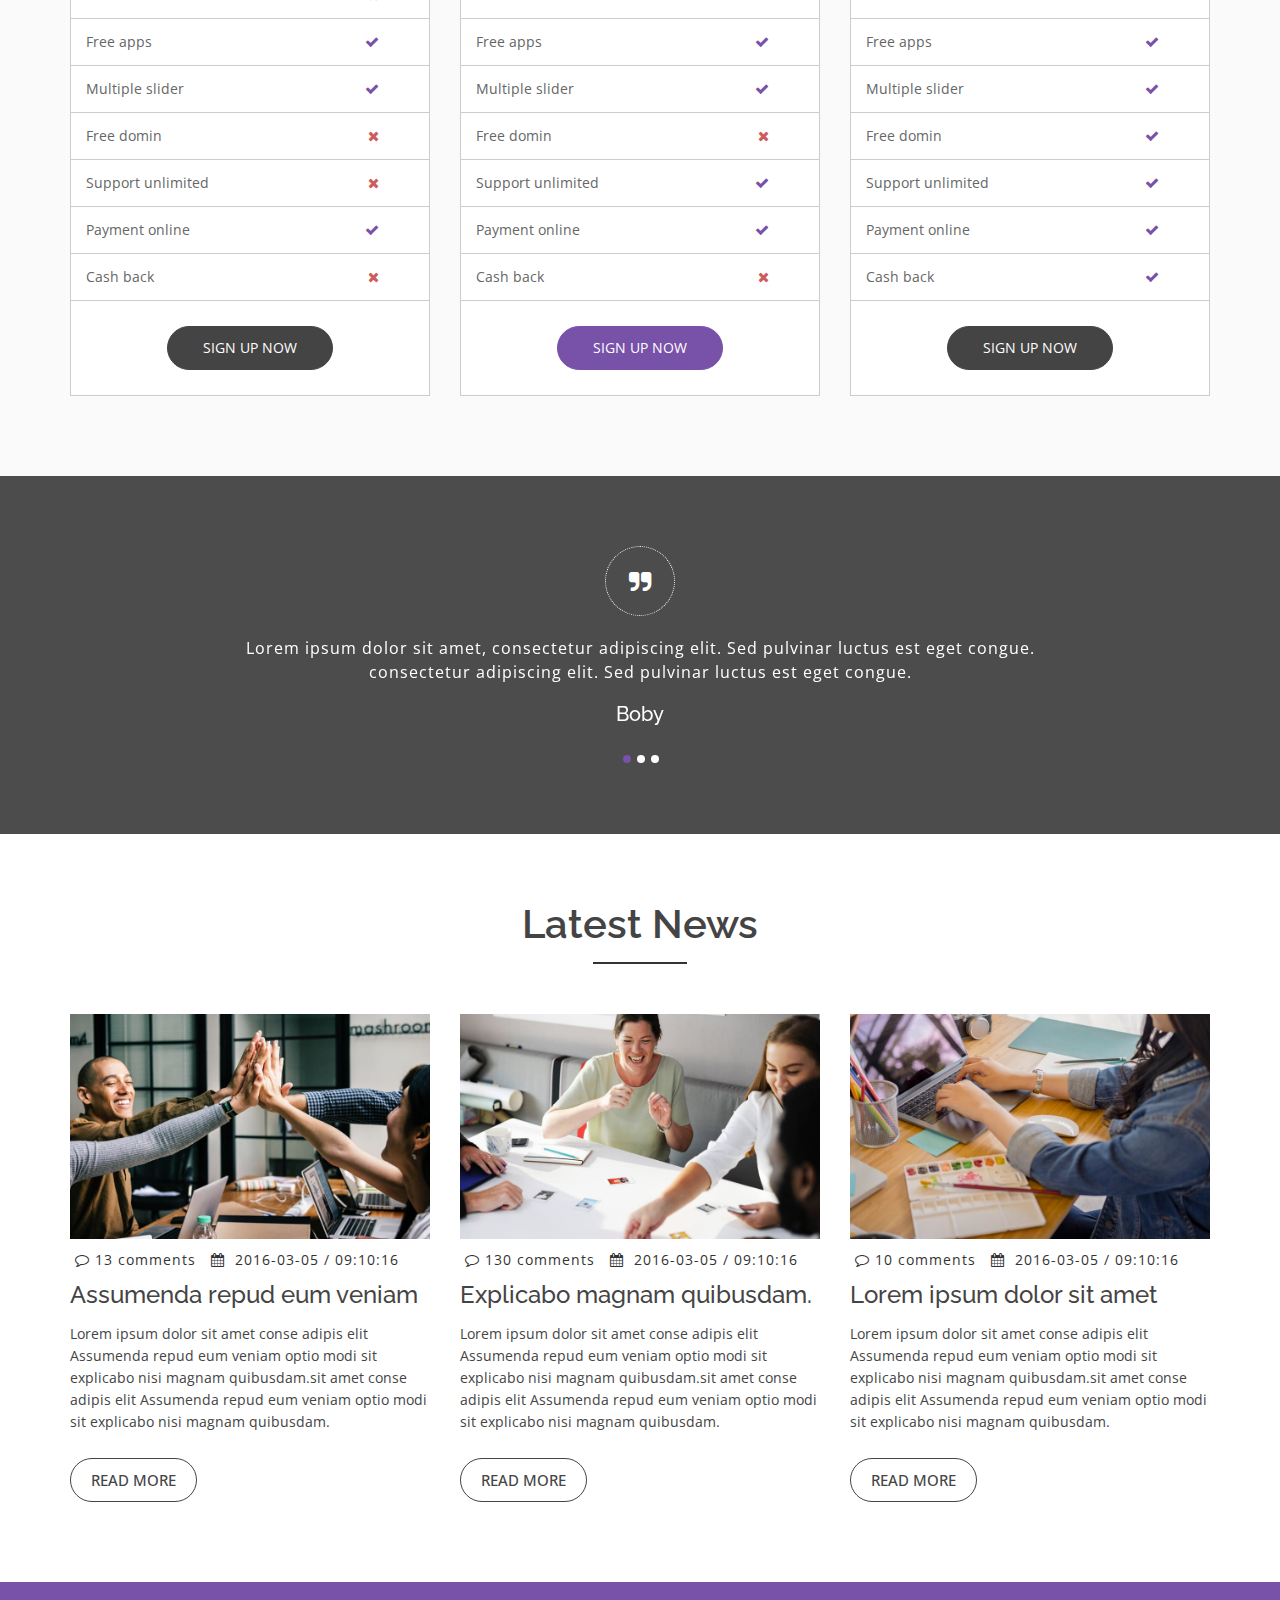
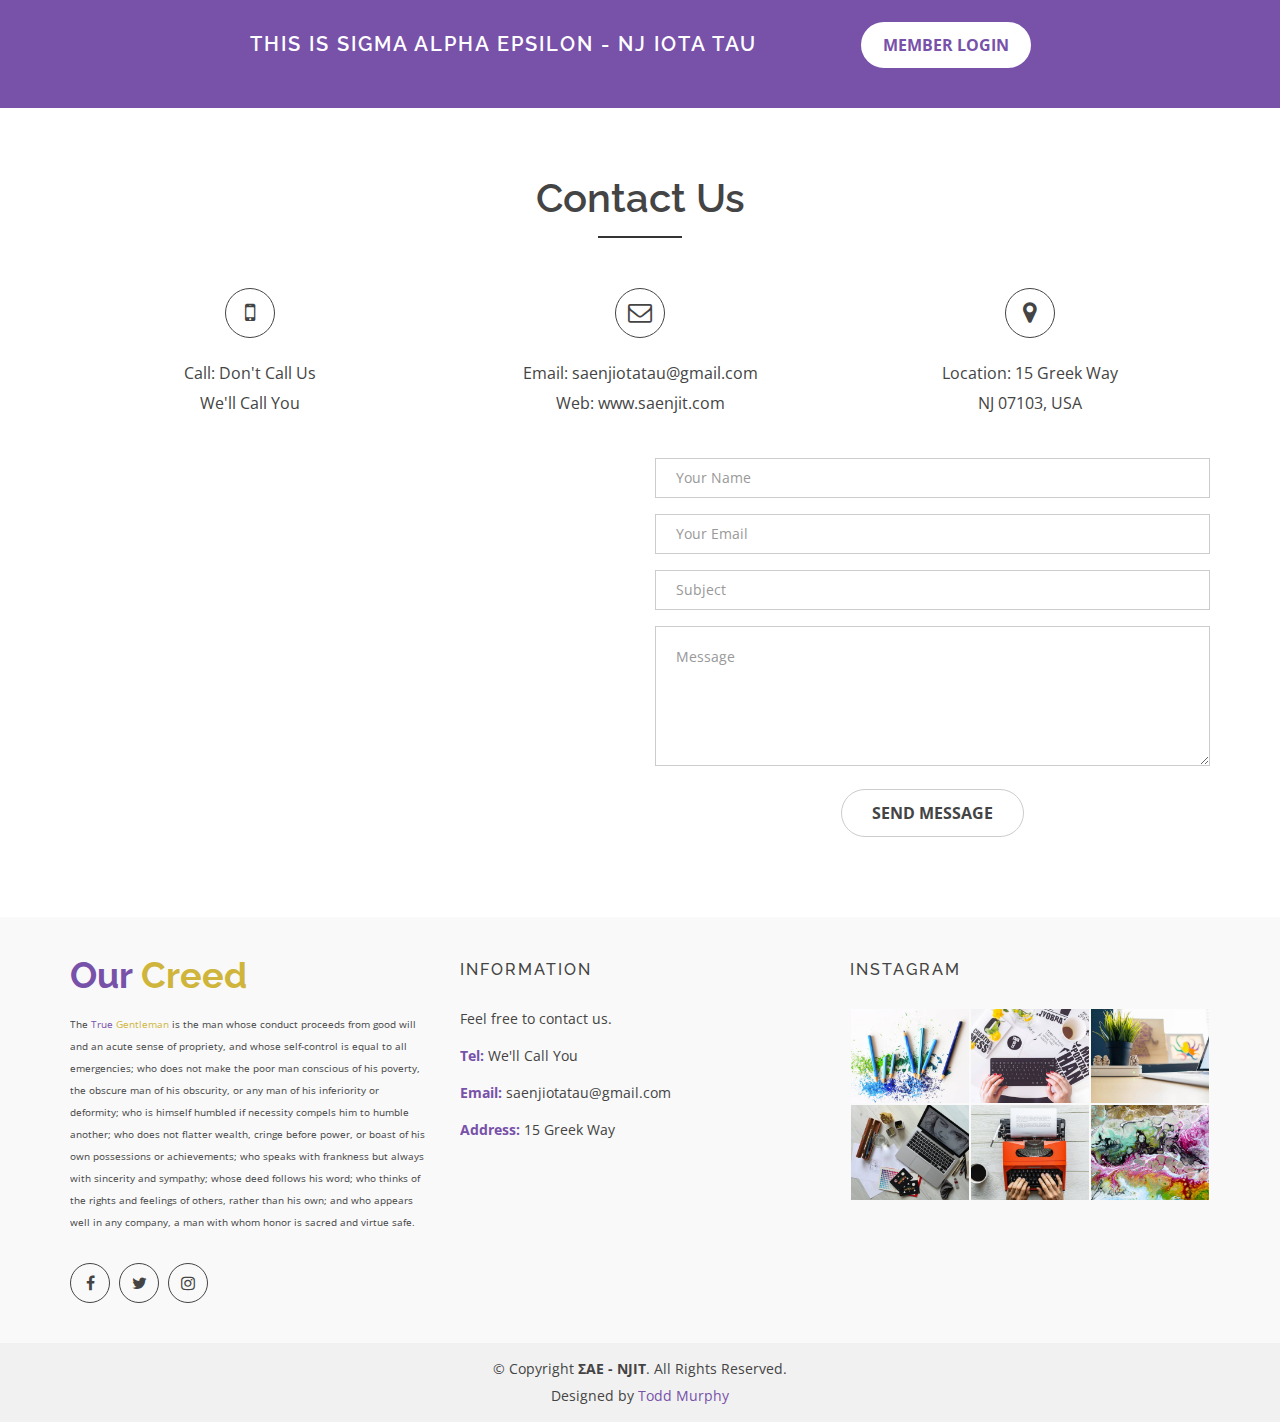
==== commit 20b7eae4: "added some FAQ" ====
--- a/new/index.html
+++ b/new/index.html
@@ -444,7 +444,7 @@
       <div class="row">
         <div class="col-md-12 col-sm-12 col-xs-12">
           <div class="section-headline text-center">
-            <h2>Faq Question</h2>
+            <h2>Frequently Asked Questions</h2>
           </div>
         </div>
       </div>
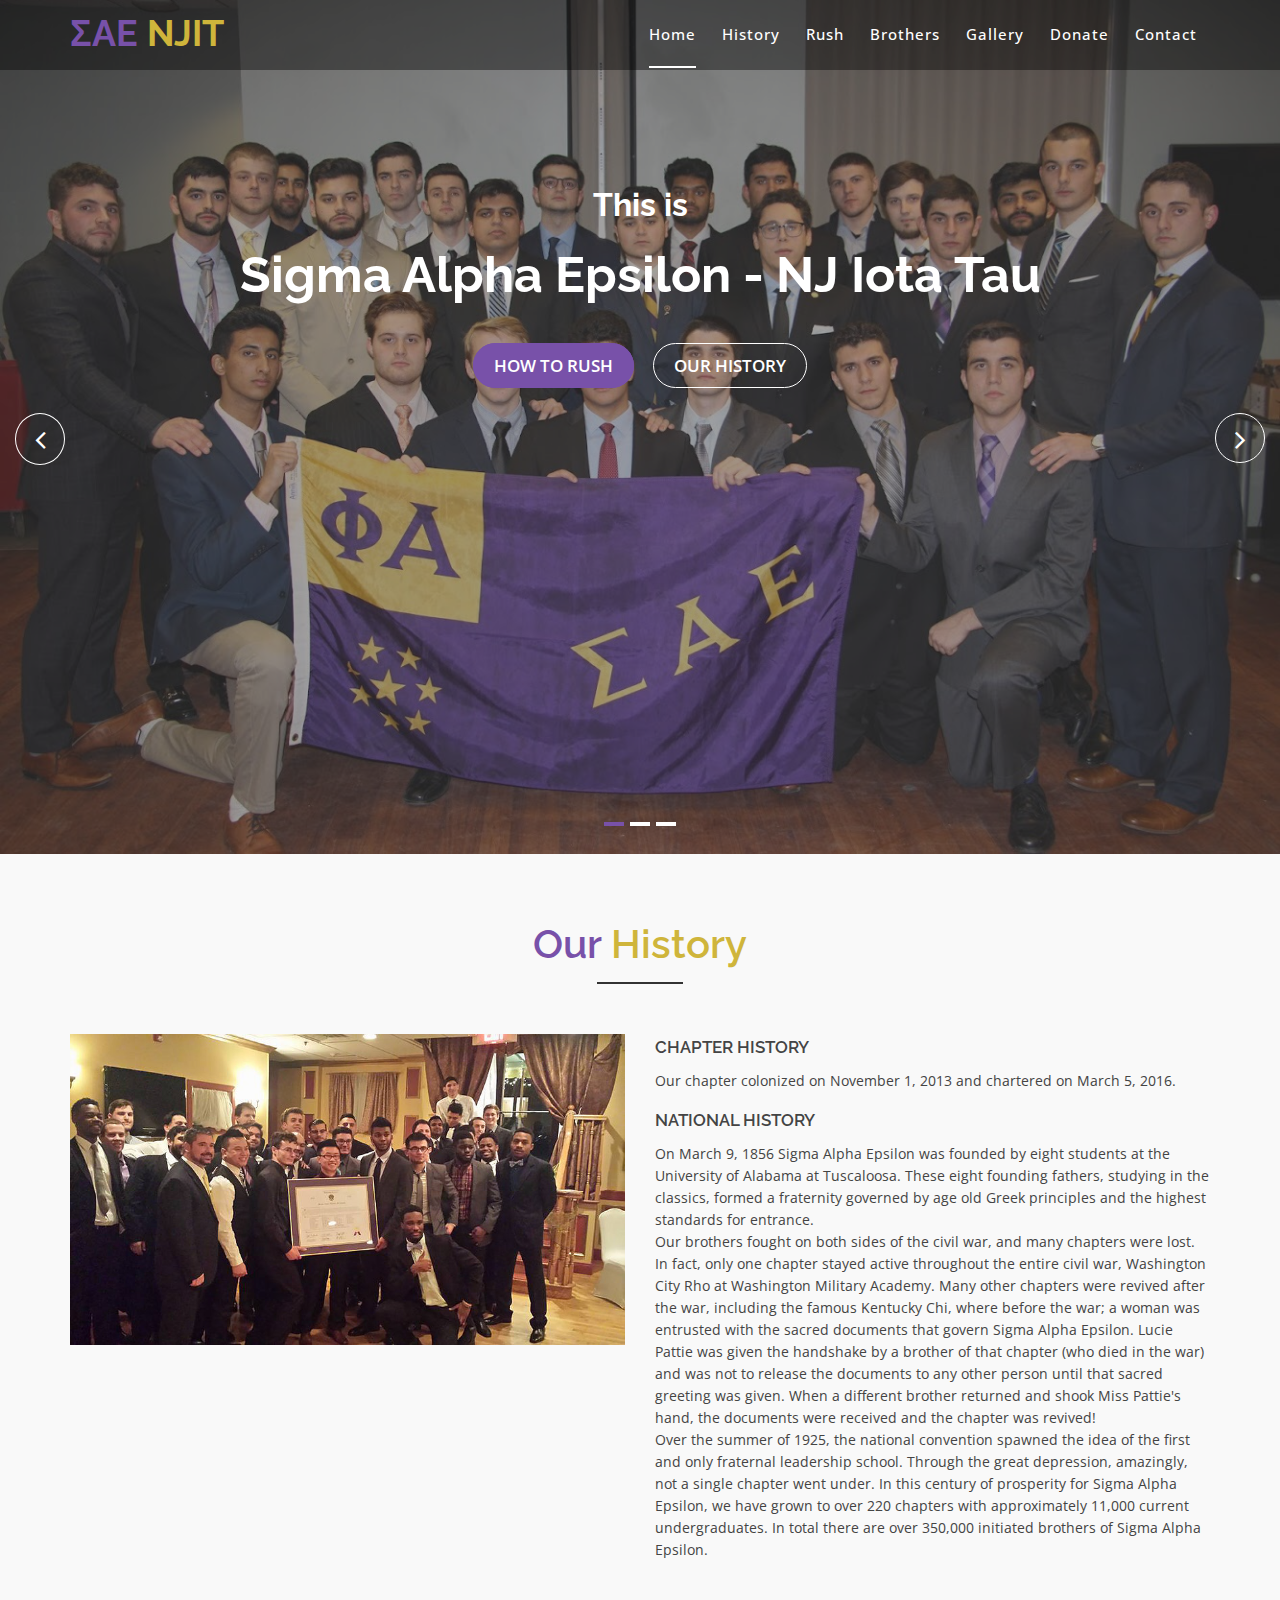
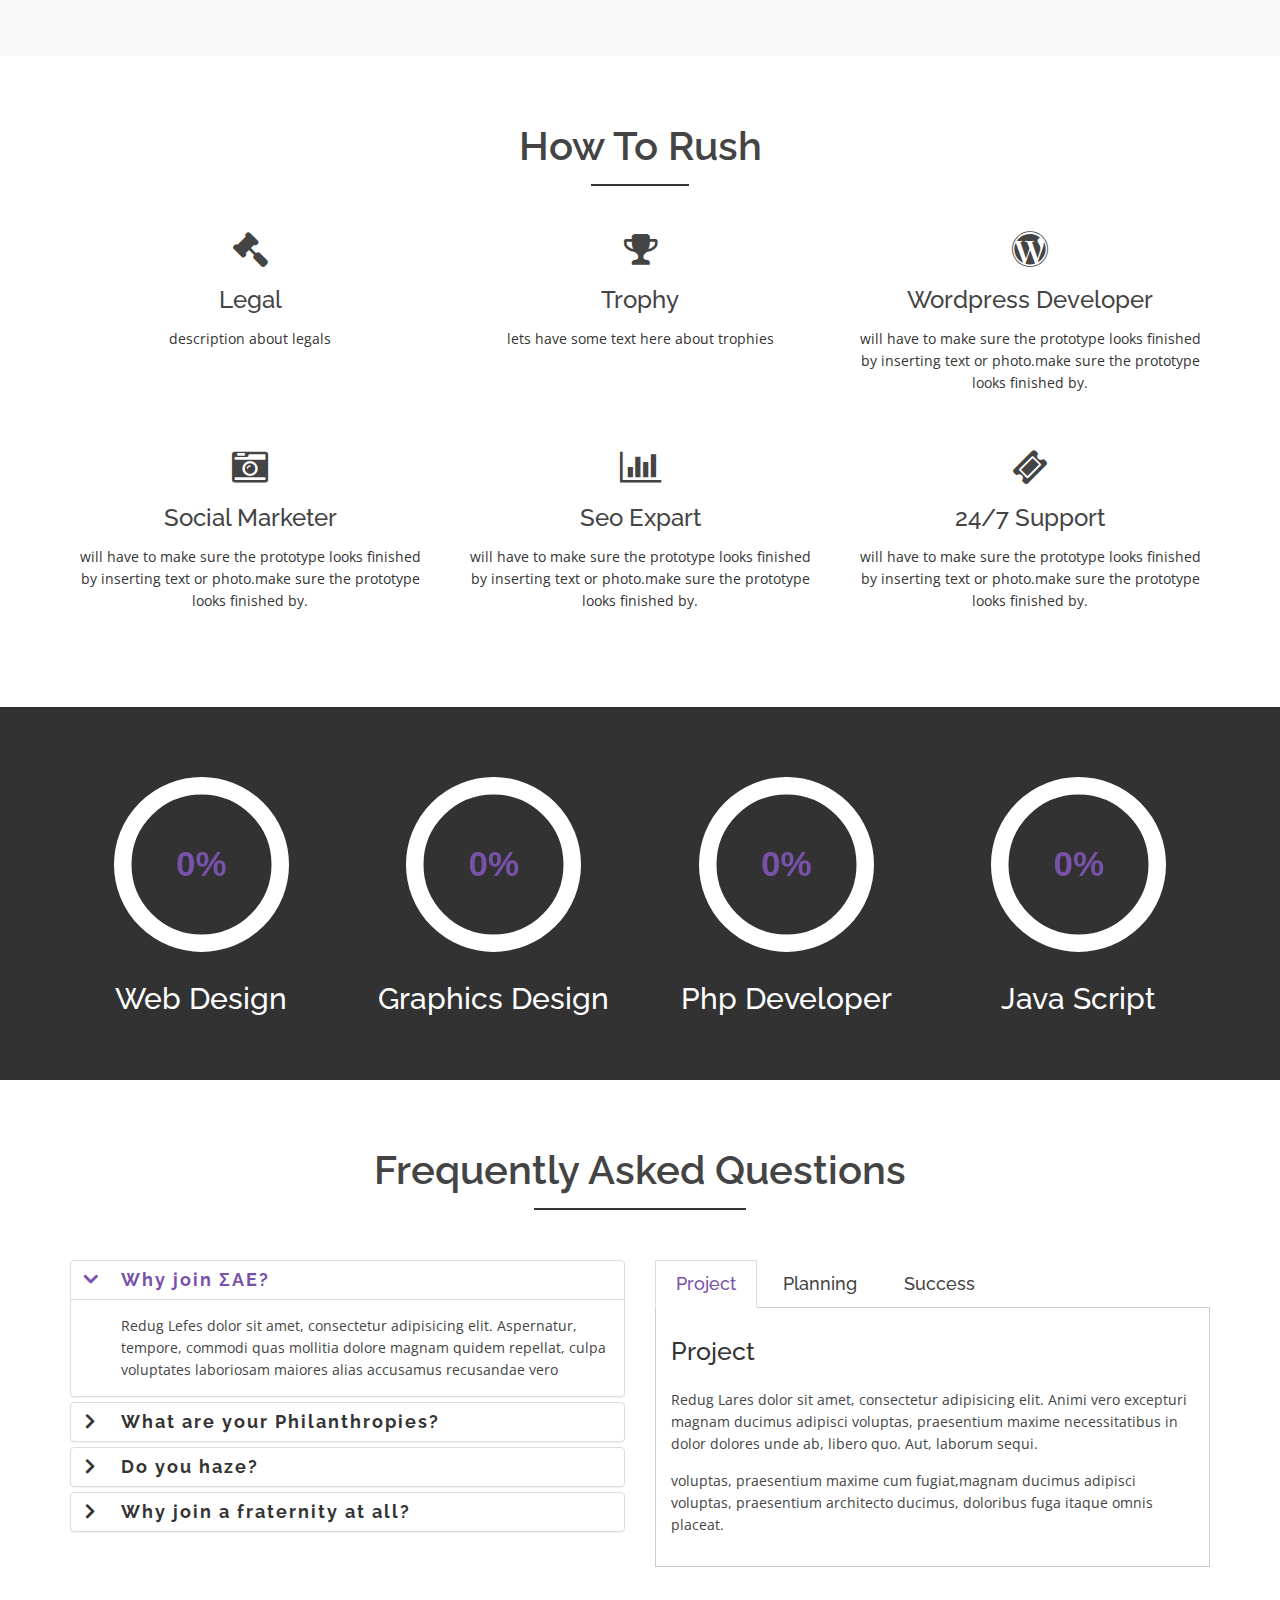
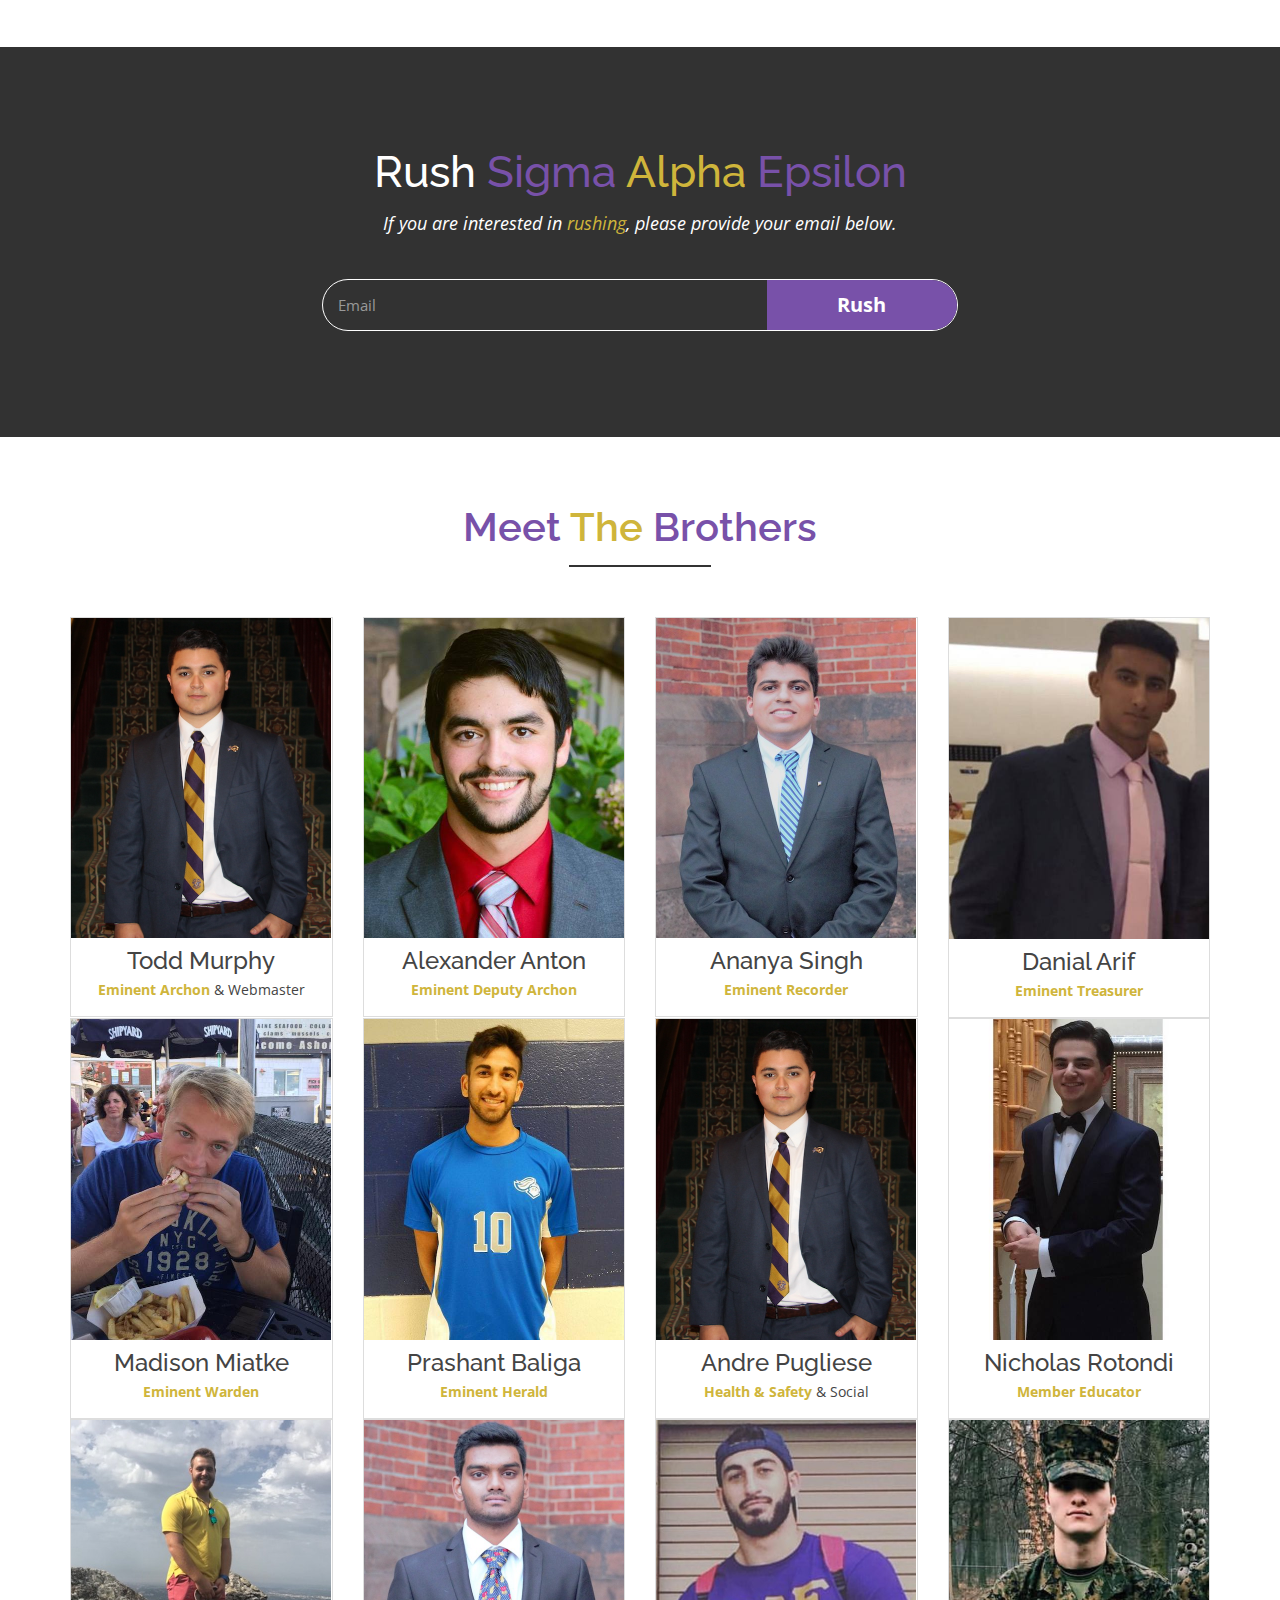
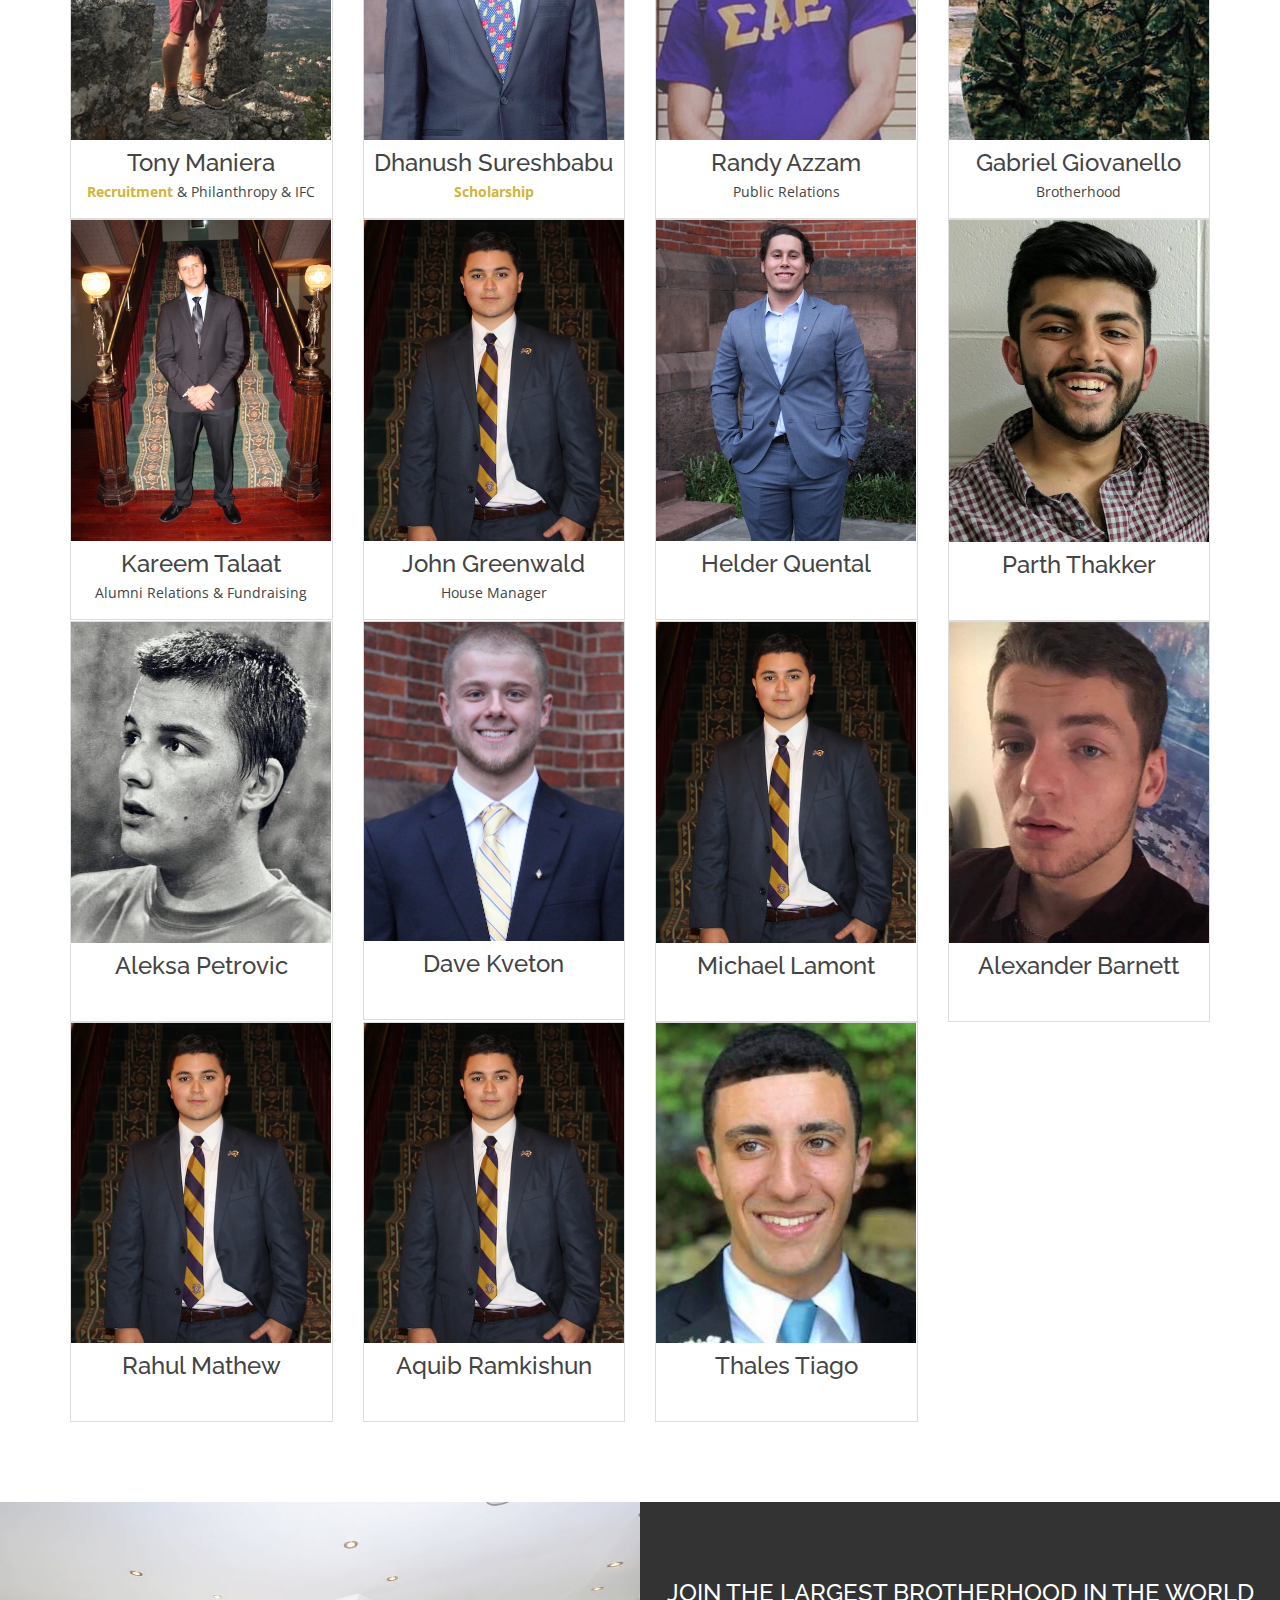
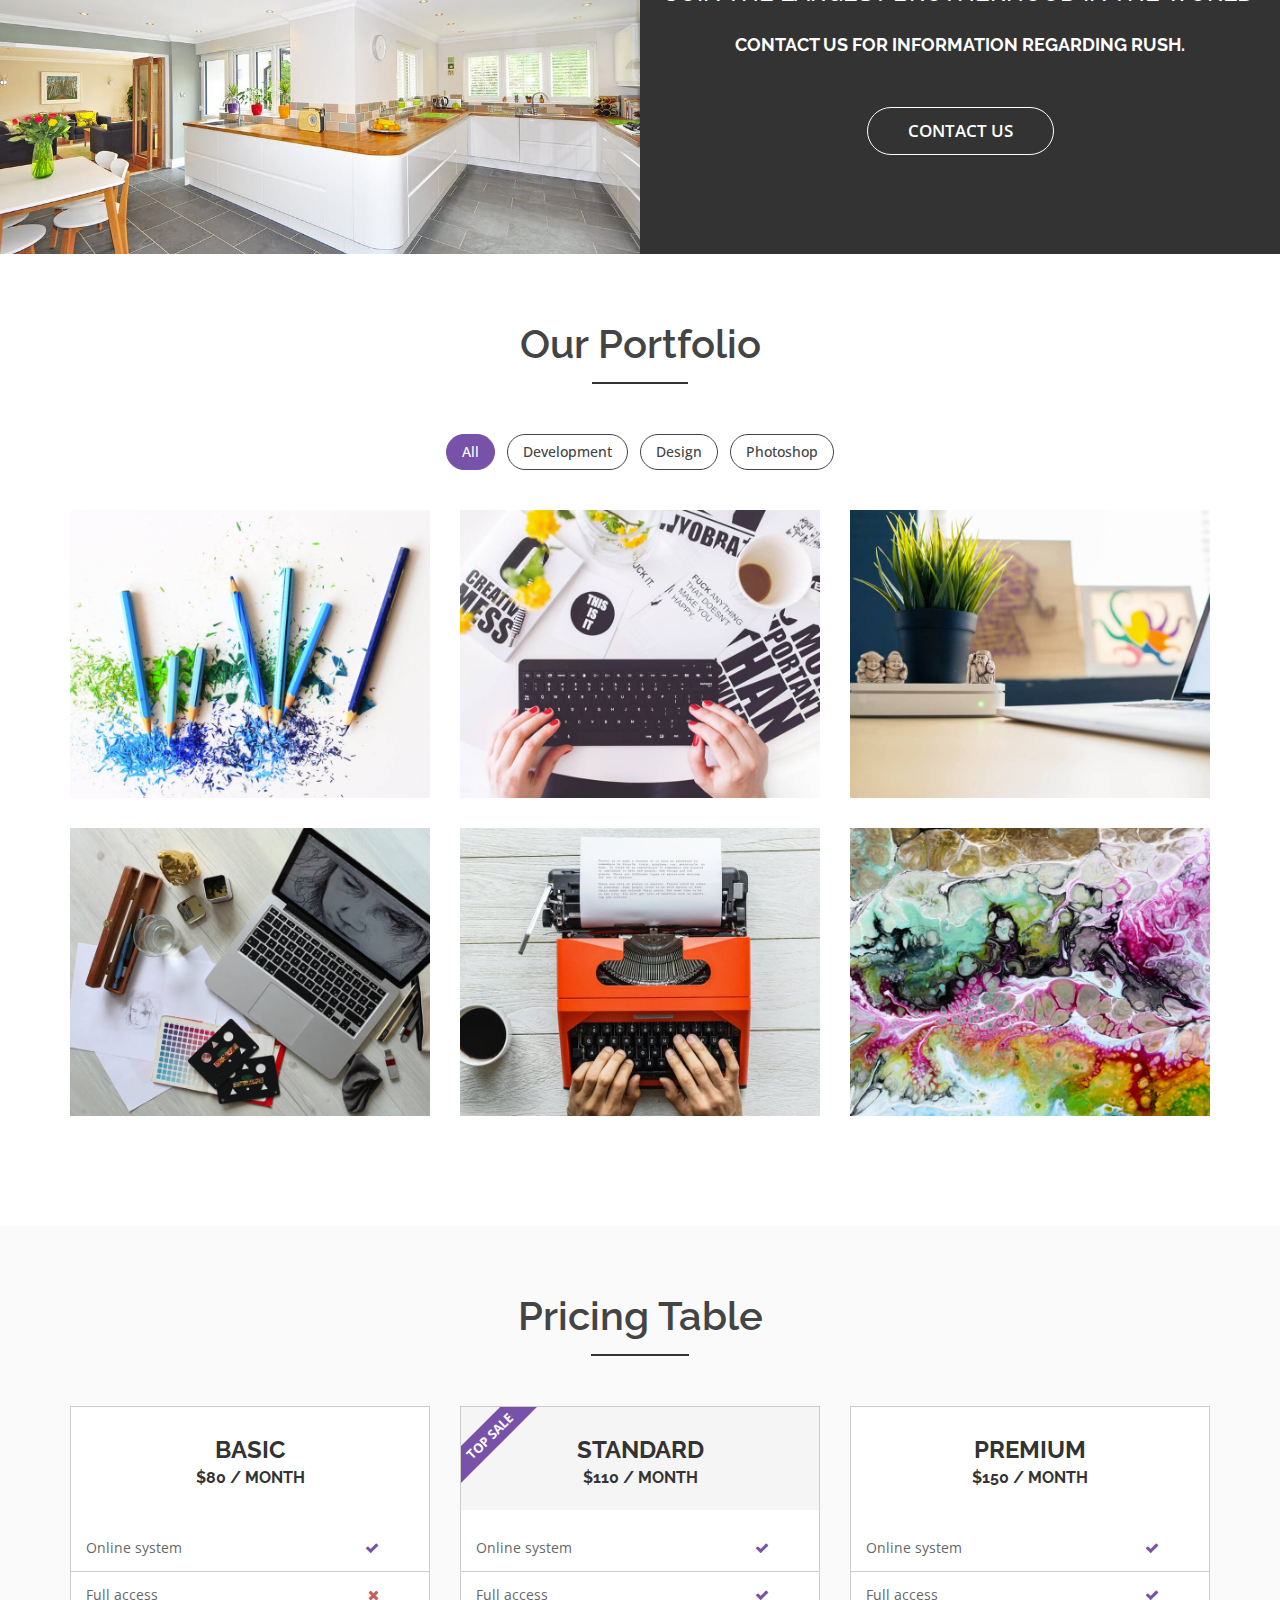
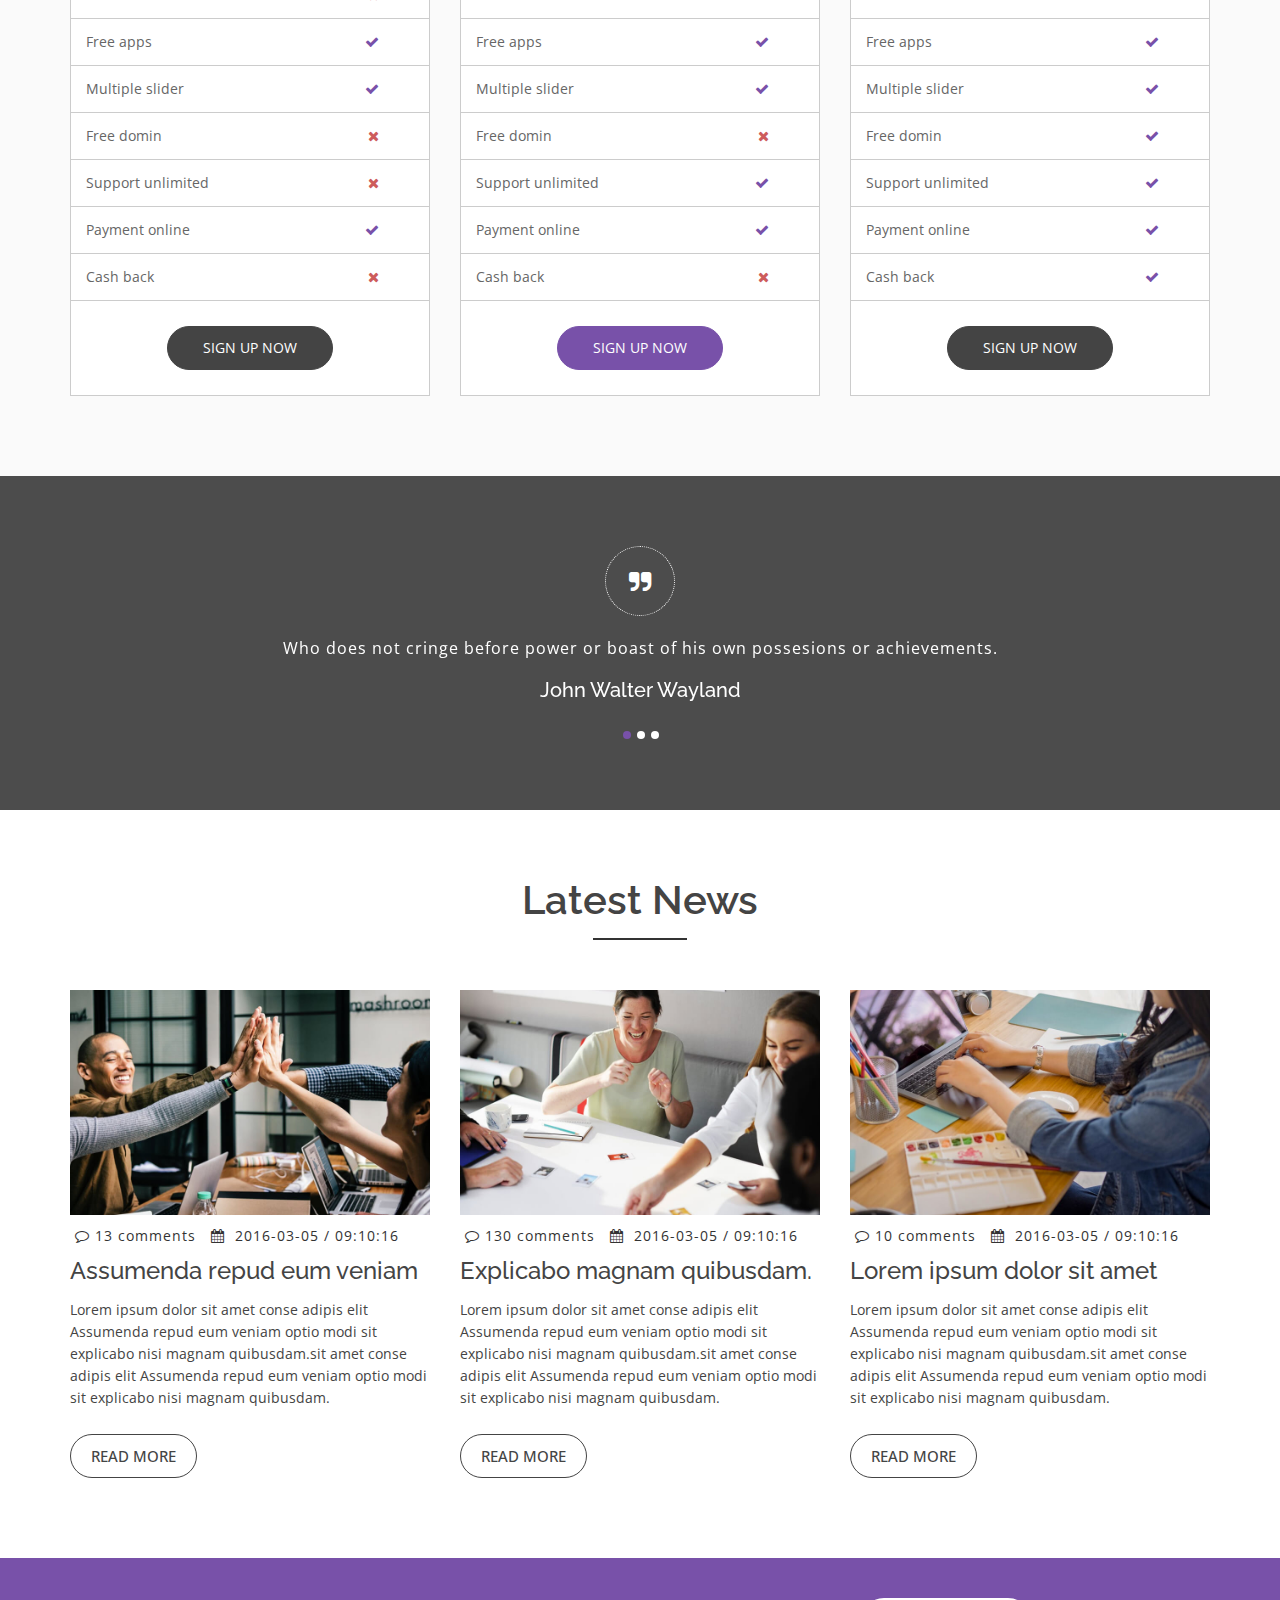
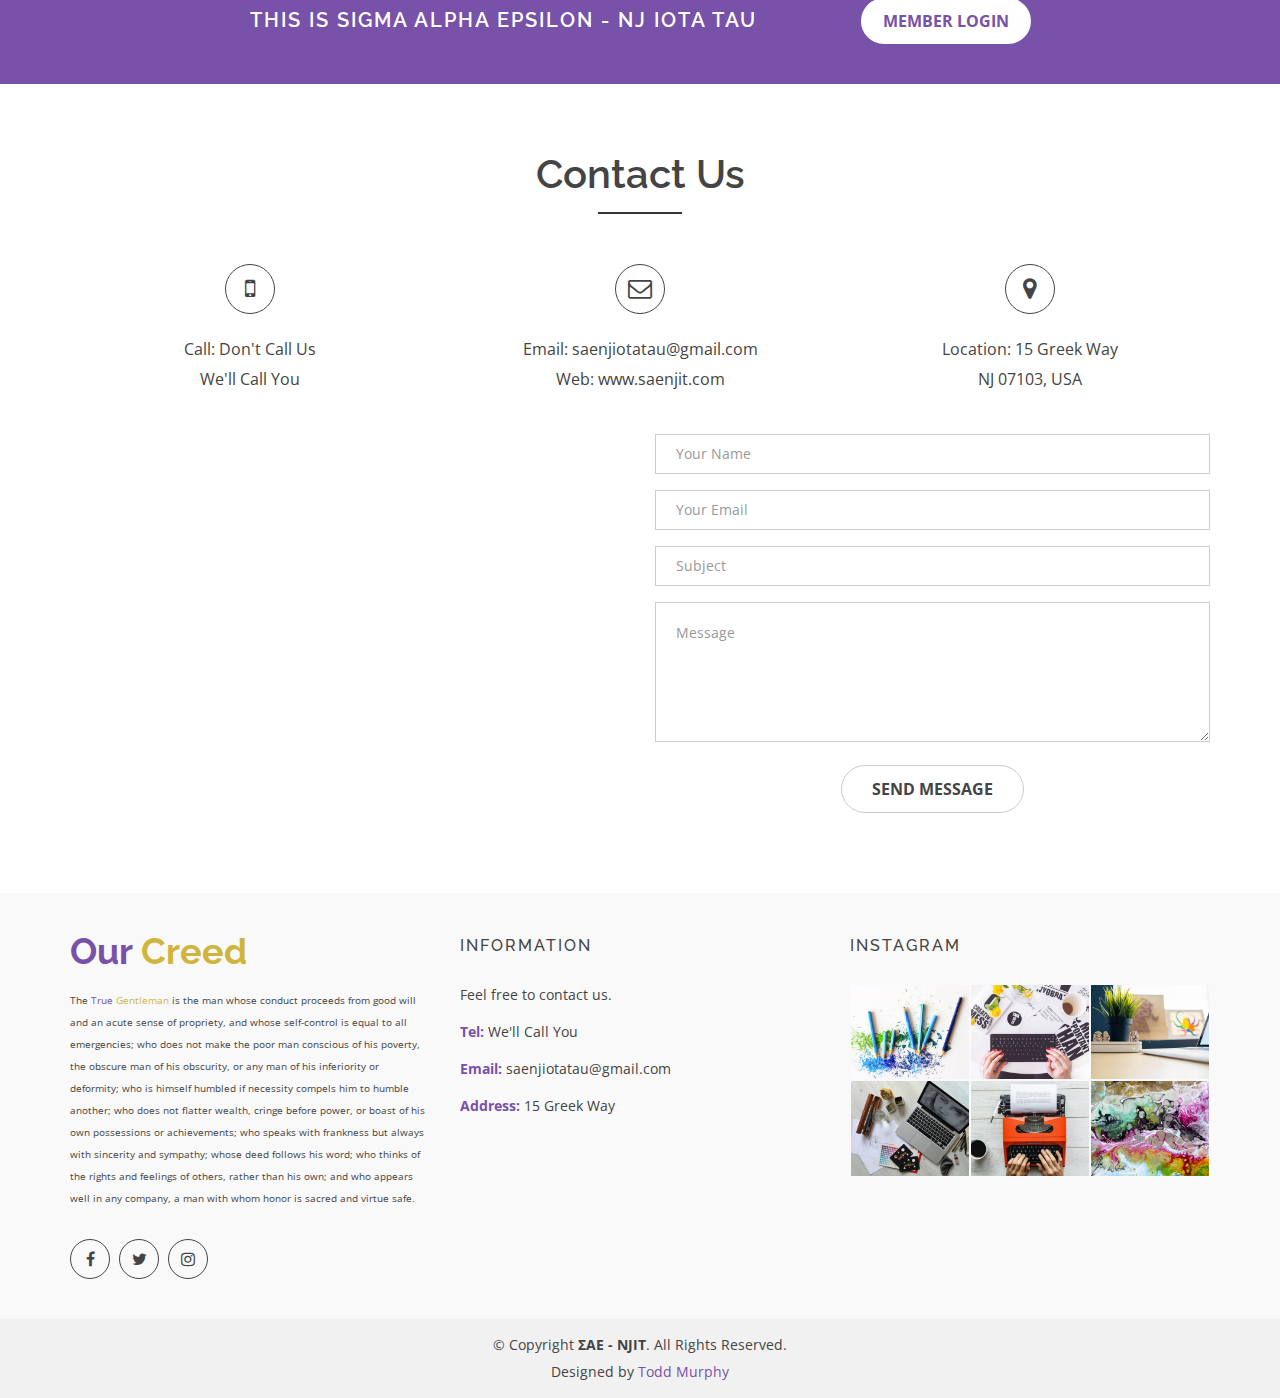
==== commit 280dda09: "added member login and soemthing else" ====
--- a/new/index.html
+++ b/new/index.html
@@ -1166,27 +1166,27 @@
                 <div class="single-testi">
                   <div class="testi-text">
                     <p>
-                      Lorem ipsum dolor sit amet, consectetur adipiscing elit. Sed pulvinar luctus est eget congue.<br>consectetur adipiscing elit. Sed pulvinar luctus est eget congue.
+                      Who does not cringe before power or boast of his own possesions or achievements.
                     </p>
-                    <h6>Boby</h6>
+                    <h6>John Walter Wayland</h6>
                   </div>
                 </div>
                 <!-- End single item -->
                 <div class="single-testi">
                   <div class="testi-text">
                     <p>
-                      Lorem ipsum dolor sit amet, consectetur adipiscing elit. Sed pulvinar luctus est eget congue.<br>consectetur adipiscing elit. Sed pulvinar luctus est eget congue.
+                      Whose deed follows his word.
                     </p>
-                    <h6>Jhon</h6>
+                    <h6>John Walter Wayland</h6>
                   </div>
                 </div>
                 <!-- End single item -->
                 <div class="single-testi">
                   <div class="testi-text">
                     <p>
-                      Lorem ipsum dolor sit amet, consectetur adipiscing elit. Sed pulvinar luctus est eget congue.<br>consectetur adipiscing elit. Sed pulvinar luctus est eget congue.
+                      Whose self control is equal to all emergencies.
                     </p>
-                    <h6>Fleming</h6>
+                    <h6>John Walter Wayland</h6>
                   </div>
                 </div>
                 <!-- End single item -->
@@ -1320,7 +1320,7 @@
         <div class="col-lg-12 col-md-12 col-sm-12 col-xs=12">
           <div class="suscribe-text text-center">
             <h3>This is Sigma Alpha Epsilon - NJ Iota Tau</h3>
-            <a class="sus-btn" href="#">Member Login</a>
+            <a class="sus-btn" href="memberlogin.php">Member Login</a>
           </div>
         </div>
       </div>
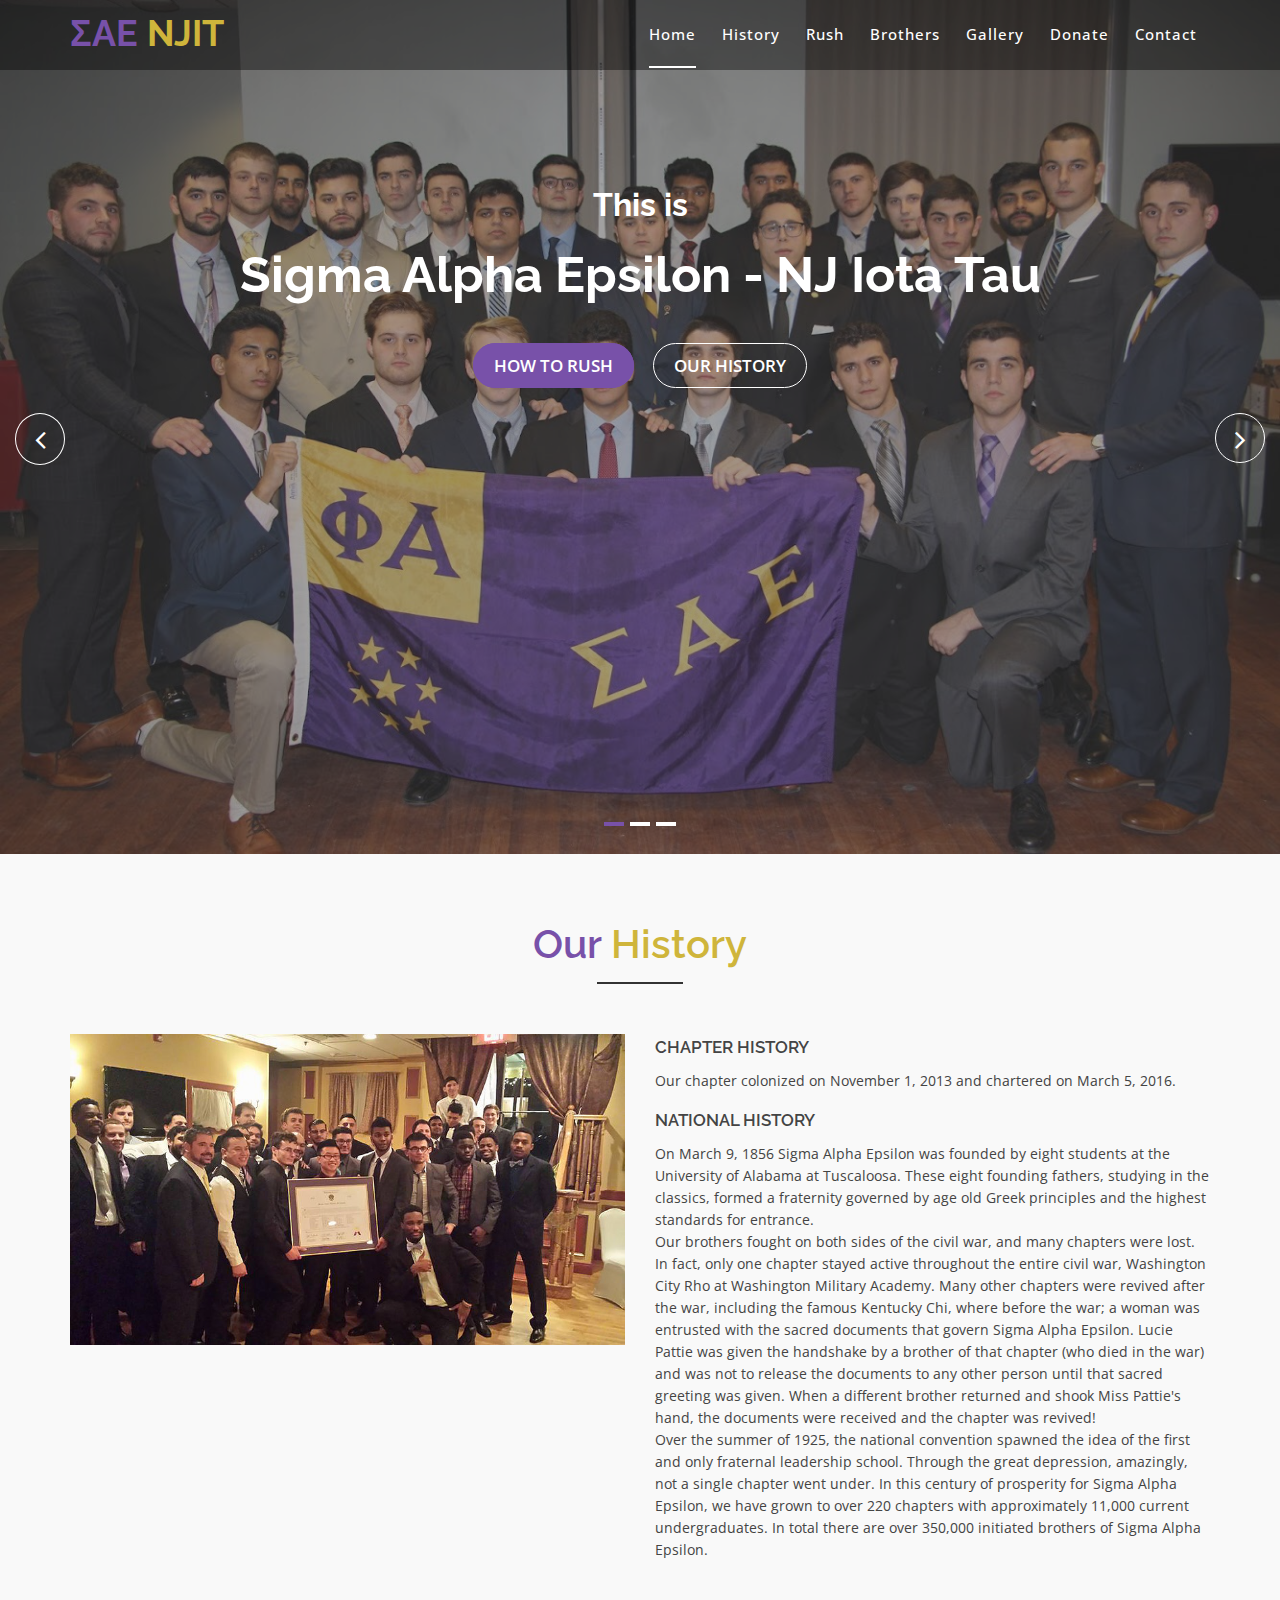
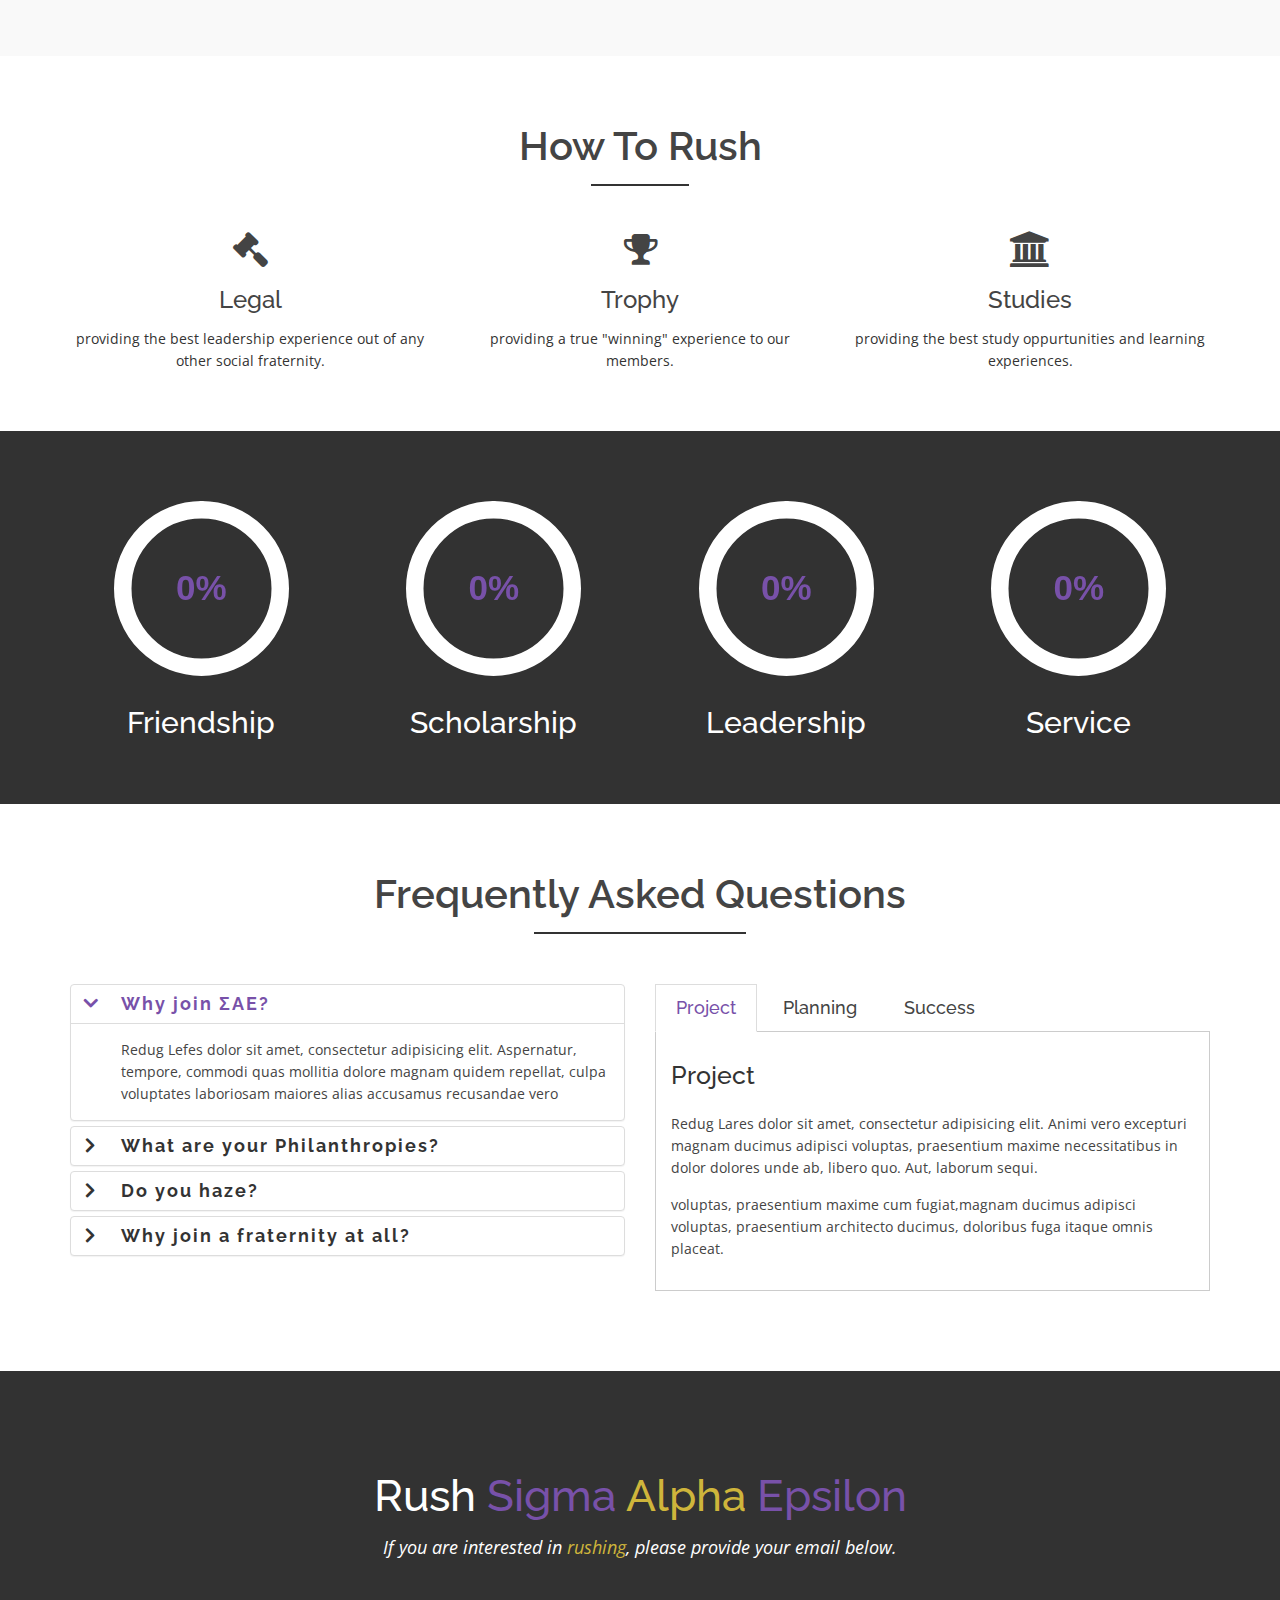
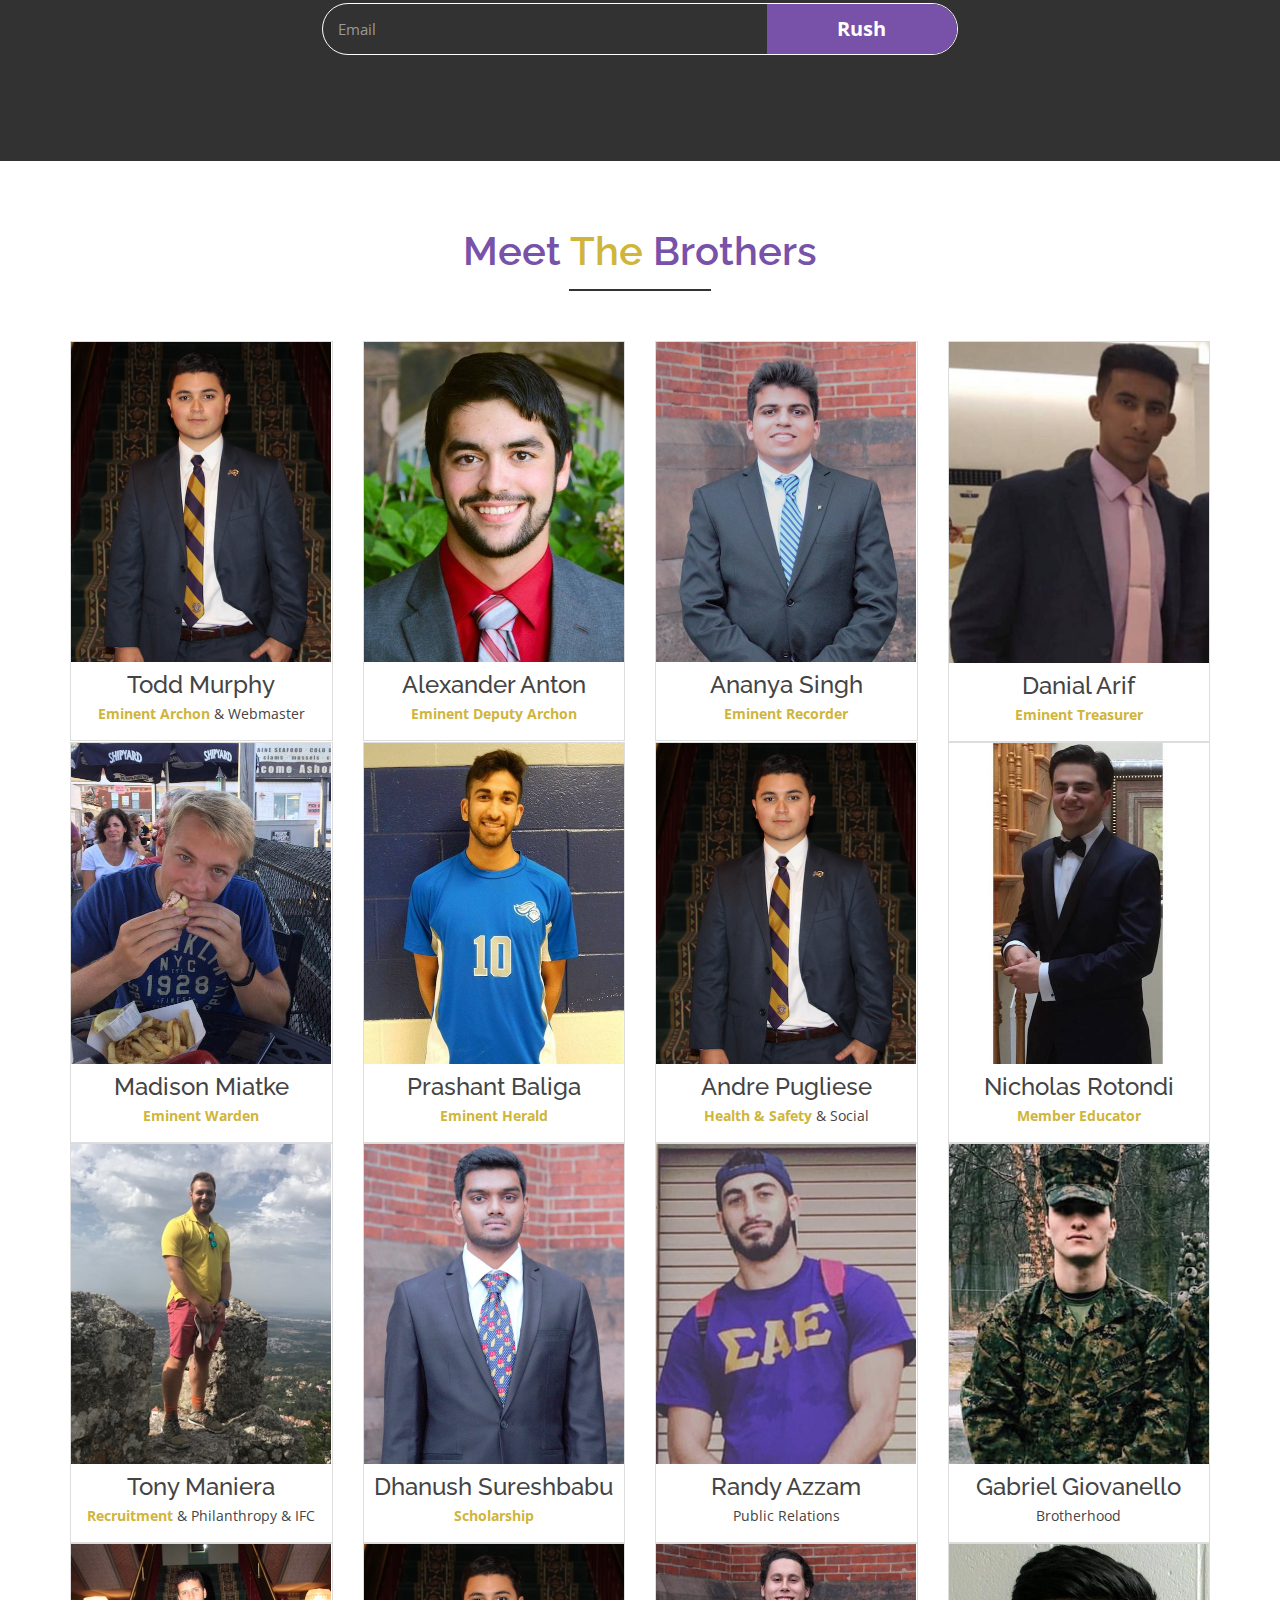
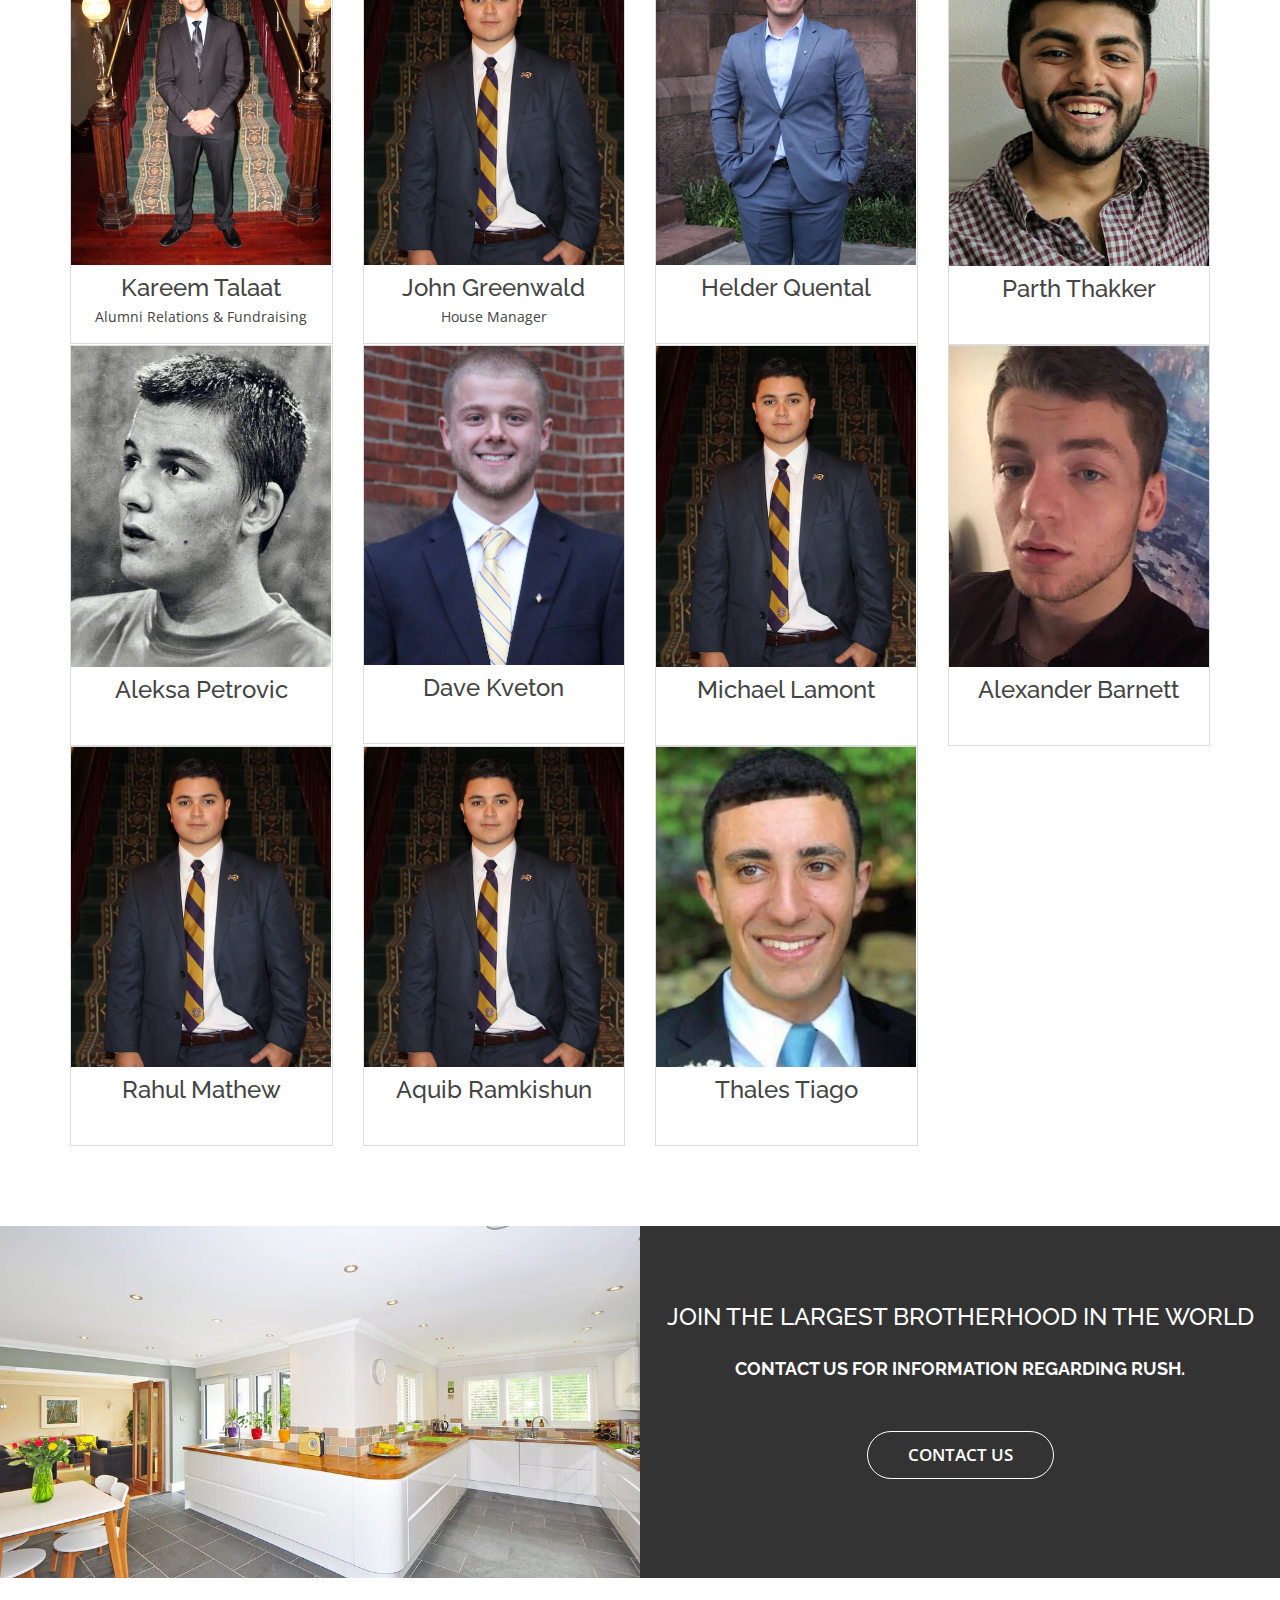
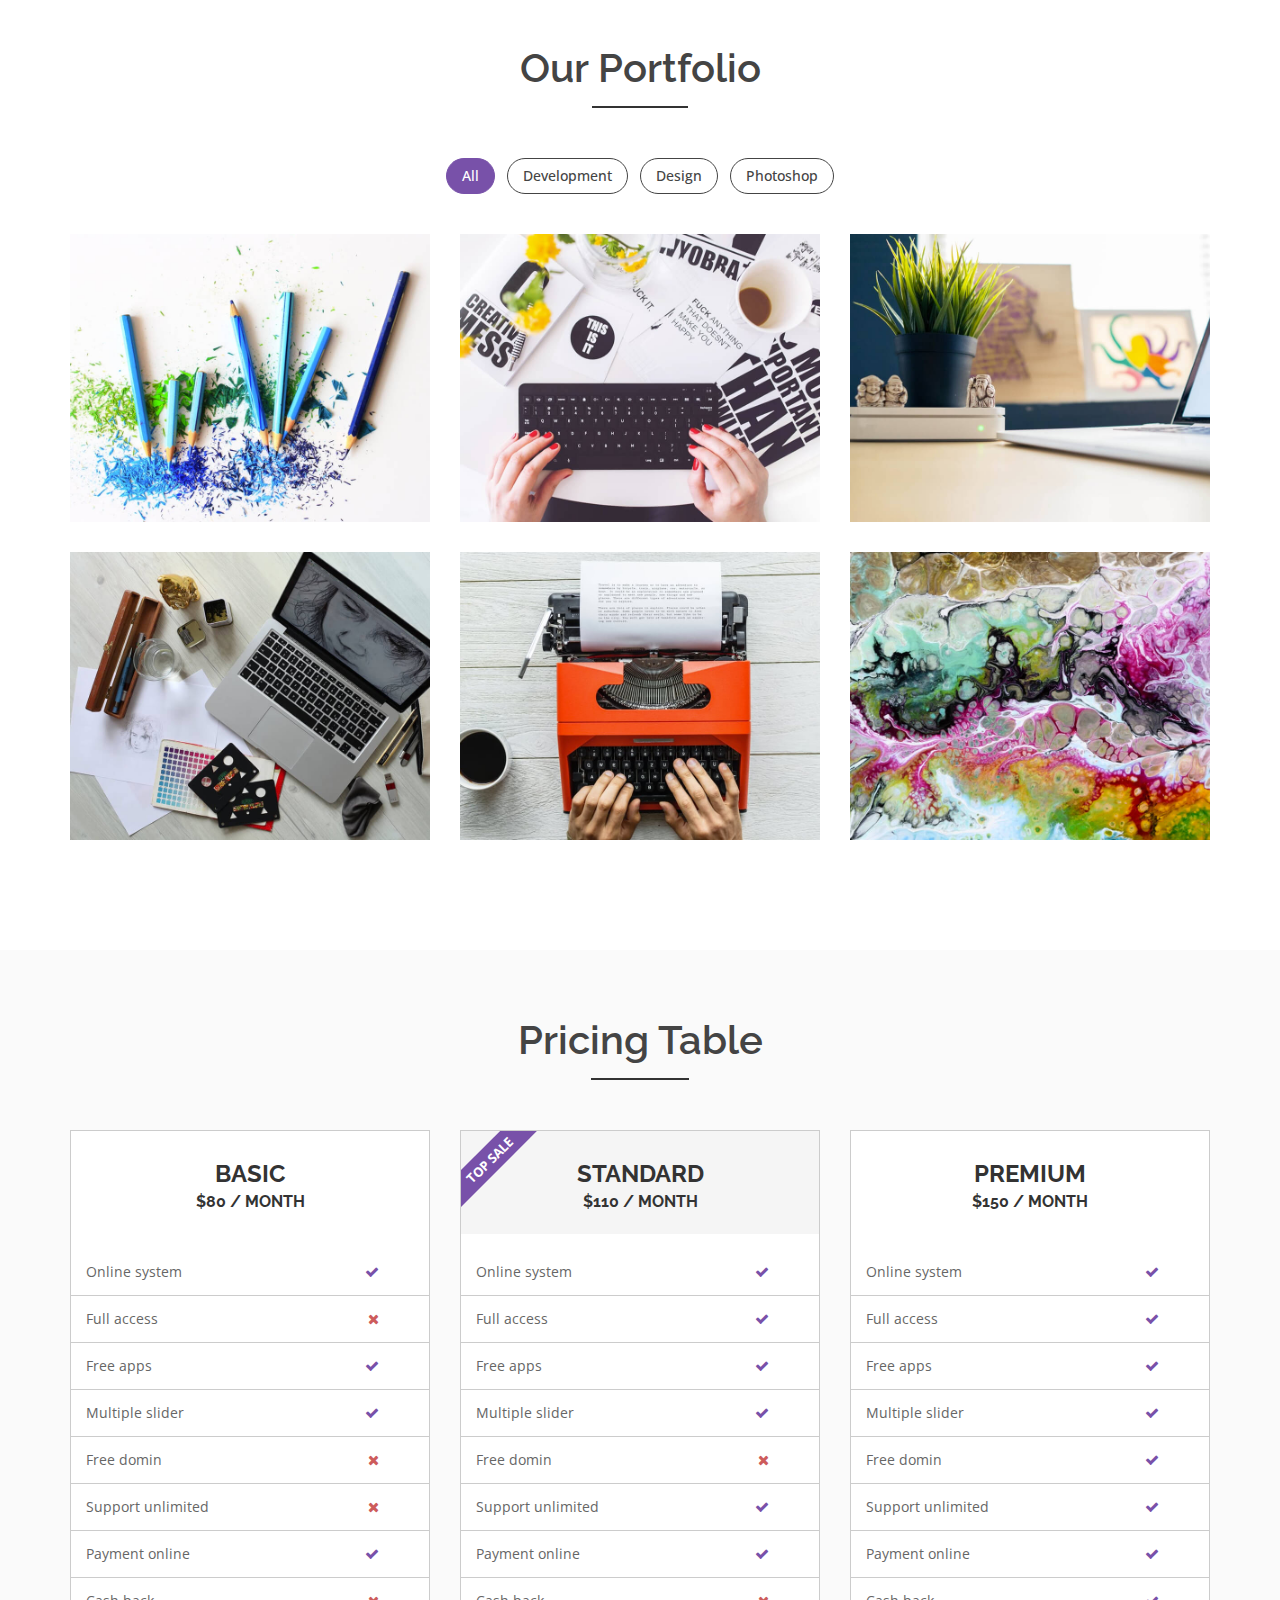
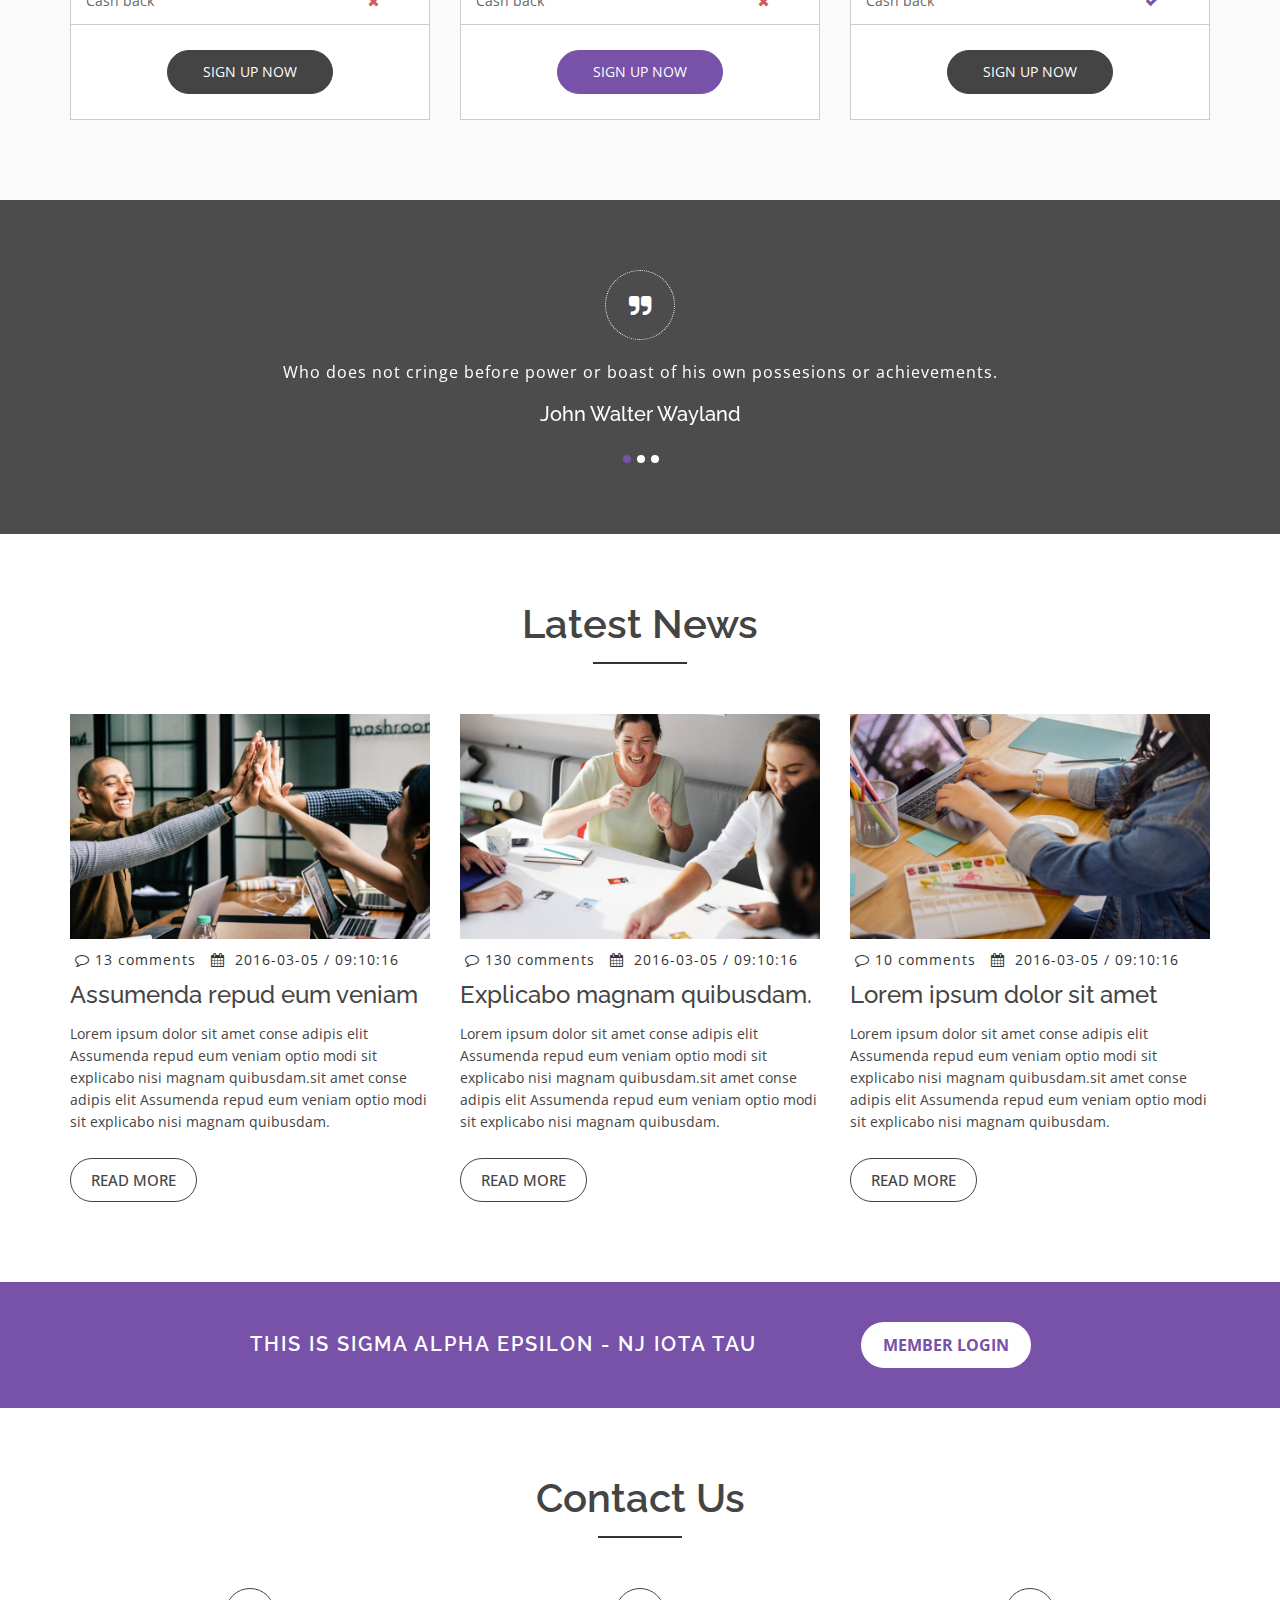
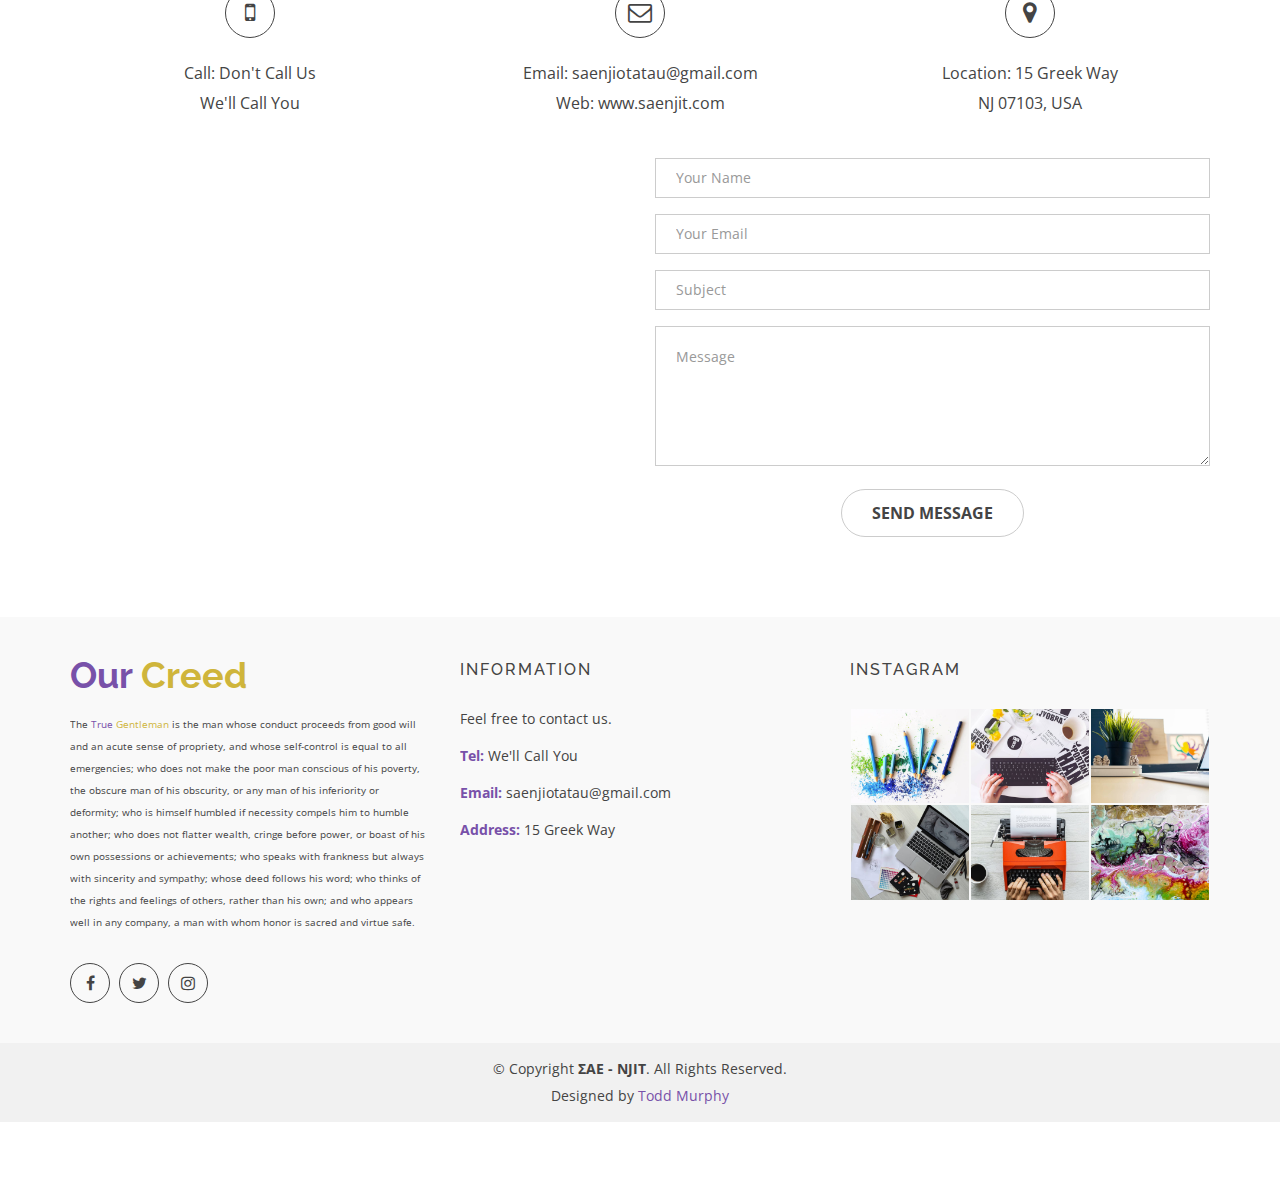
==== commit b4af23e2: "fixed percentages and FAQ" ====
--- a/new/index.html
+++ b/new/index.html
@@ -282,7 +282,7 @@
 										</a>
                   <h4>Legal</h4>
                   <p>
-                    description about legals
+                    providing the best leadership experience out of any other social fraternity.
                   </p>
                 </div>
               </div>
@@ -298,7 +298,7 @@
 										</a>
                   <h4>Trophy</h4>
                   <p>
-                    lets have some text here about trophies
+                    providing a true "winning" experience to our members.
                   </p>
                 </div>
               </div>
@@ -312,11 +312,11 @@
               <div class="services-details">
                 <div class="single-services">
                   <a class="services-icon" href="#">
-											<i class="fa fa-wordpress"></i>
+											<i class="fa fa-institution"></i>
 										</a>
-                  <h4>Wordpress Developer</h4>
+                  <h4>Studies</h4>
                   <p>
-                    will have to make sure the prototype looks finished by inserting text or photo.make sure the prototype looks finished by.
+                    providing the best study oppurtunities and learning experiences.
                   </p>
                 </div>
               </div>
@@ -325,57 +325,7 @@
           </div>
           <div class="col-md-4 col-sm-4 col-xs-12">
             <!-- end col-md-4 -->
-            <div class=" about-move">
-              <div class="services-details">
-                <div class="single-services">
-                  <a class="services-icon" href="#">
-											<i class="fa fa-camera-retro"></i>
-										</a>
-                  <h4>Social Marketer </h4>
-                  <p>
-                    will have to make sure the prototype looks finished by inserting text or photo.make sure the prototype looks finished by.
-                  </p>
-                </div>
-              </div>
-              <!-- end about-details -->
-            </div>
-          </div>
-          <!-- End Left services -->
-          <div class="col-md-4 col-sm-4 col-xs-12">
-            <!-- end col-md-4 -->
-            <div class=" about-move">
-              <div class="services-details">
-                <div class="single-services">
-                  <a class="services-icon" href="#">
-											<i class="fa fa-bar-chart"></i>
-										</a>
-                  <h4>Seo Expart</h4>
-                  <p>
-                    will have to make sure the prototype looks finished by inserting text or photo.make sure the prototype looks finished by.
-                  </p>
-                </div>
-              </div>
-              <!-- end about-details -->
-            </div>
-          </div>
-          <!-- End Left services -->
-          <div class="col-md-4 col-sm-4 col-xs-12">
-            <!-- end col-md-4 -->
-            <div class=" about-move">
-              <div class="services-details">
-                <div class="single-services">
-                  <a class="services-icon" href="#">
-											<i class="fa fa-ticket"></i>
-										</a>
-                  <h4>24/7 Support</h4>
-                  <p>
-                    will have to make sure the prototype looks finished by inserting text or photo.make sure the prototype looks finished by.
-                  </p>
-                </div>
-              </div>
-              <!-- end about-details -->
-            </div>
-          </div>
+            <br><br>
         </div>
       </div>
 
@@ -395,8 +345,8 @@
             <div class="col-xs-12 col-sm-3 col-md-3 text-center">
               <div class="single-skill">
                 <div class="progress-circular">
-                  <input type="text" class="knob" value="0" data-rel="95" data-linecap="round" data-width="175" data-bgcolor="#fff" data-fgcolor="#7851A9" data-thickness=".20" data-readonly="true" disabled>
-                  <h3 class="progress-h4">Web Design</h3>
+                  <input type="text" class="knob" value="0" data-rel="100" data-linecap="round" data-width="175" data-bgcolor="#fff" data-fgcolor="#7851A9" data-thickness=".20" data-readonly="true" disabled>
+                  <h3 class="progress-h4">Friendship</h3>
                 </div>
               </div>
             </div>
@@ -405,8 +355,8 @@
             <div class="col-xs-12 col-sm-3 col-md-3 text-center">
               <div class="single-skill">
                 <div class="progress-circular">
-                  <input type="text" class="knob" value="0" data-rel="85" data-linecap="round" data-width="175" data-bgcolor="#fff" data-fgcolor="#7851A9" data-thickness=".20" data-readonly="true" disabled>
-                  <h3 class="progress-h4">Graphics Design</h3>
+                  <input type="text" class="knob" value="0" data-rel="100" data-linecap="round" data-width="175" data-bgcolor="#fff" data-fgcolor="#7851A9" data-thickness=".20" data-readonly="true" disabled>
+                  <h3 class="progress-h4">Scholarship</h3>
                 </div>
               </div>
             </div>
@@ -415,8 +365,8 @@
             <div class="col-xs-12 col-sm-3 col-md-3 text-center">
               <div class="single-skill">
                 <div class="progress-circular">
-                  <input type="text" class="knob" value="0" data-rel="75" data-linecap="round" data-width="175" data-bgcolor="#fff" data-fgcolor="#7851A9" data-thickness=".20" data-readonly="true" disabled>
-                  <h3 class="progress-h4">Php Developer</h3>
+                  <input type="text" class="knob" value="0" data-rel="100" data-linecap="round" data-width="175" data-bgcolor="#fff" data-fgcolor="#7851A9" data-thickness=".20" data-readonly="true" disabled>
+                  <h3 class="progress-h4">Leadership</h3>
                 </div>
               </div>
             </div>
@@ -425,8 +375,8 @@
             <div class="col-xs-12 col-sm-3 col-md-3 text-center">
               <div class="single-skill">
                 <div class="progress-circular">
-                  <input type="text" class="knob" value="0" data-rel="65" data-linecap="round" data-width="175" data-bgcolor="#fff" data-fgcolor="#7851A9" data-thickness=".20" data-readonly="true" disabled>
-                  <h3 class="progress-h4">Java Script</h3>
+                  <input type="text" class="knob" value="0" data-rel="100" data-linecap="round" data-width="175" data-bgcolor="#fff" data-fgcolor="#7851A9" data-thickness=".20" data-readonly="true" disabled>
+                  <h3 class="progress-h4">Service</h3>
                 </div>
               </div>
             </div>
--- a/new/css/style.css
+++ b/new/css/style.css
@@ -1863,7 +1863,7 @@
 /*----------------------------------------*/
 
 .header-bg {
-  background: url(../img/slider/slider1.jpg);
+  background: url(/new/img/background/bg1.jpg);
   background-repeat: no-repeat;
   background-size: cover;
   background-position: top center;
